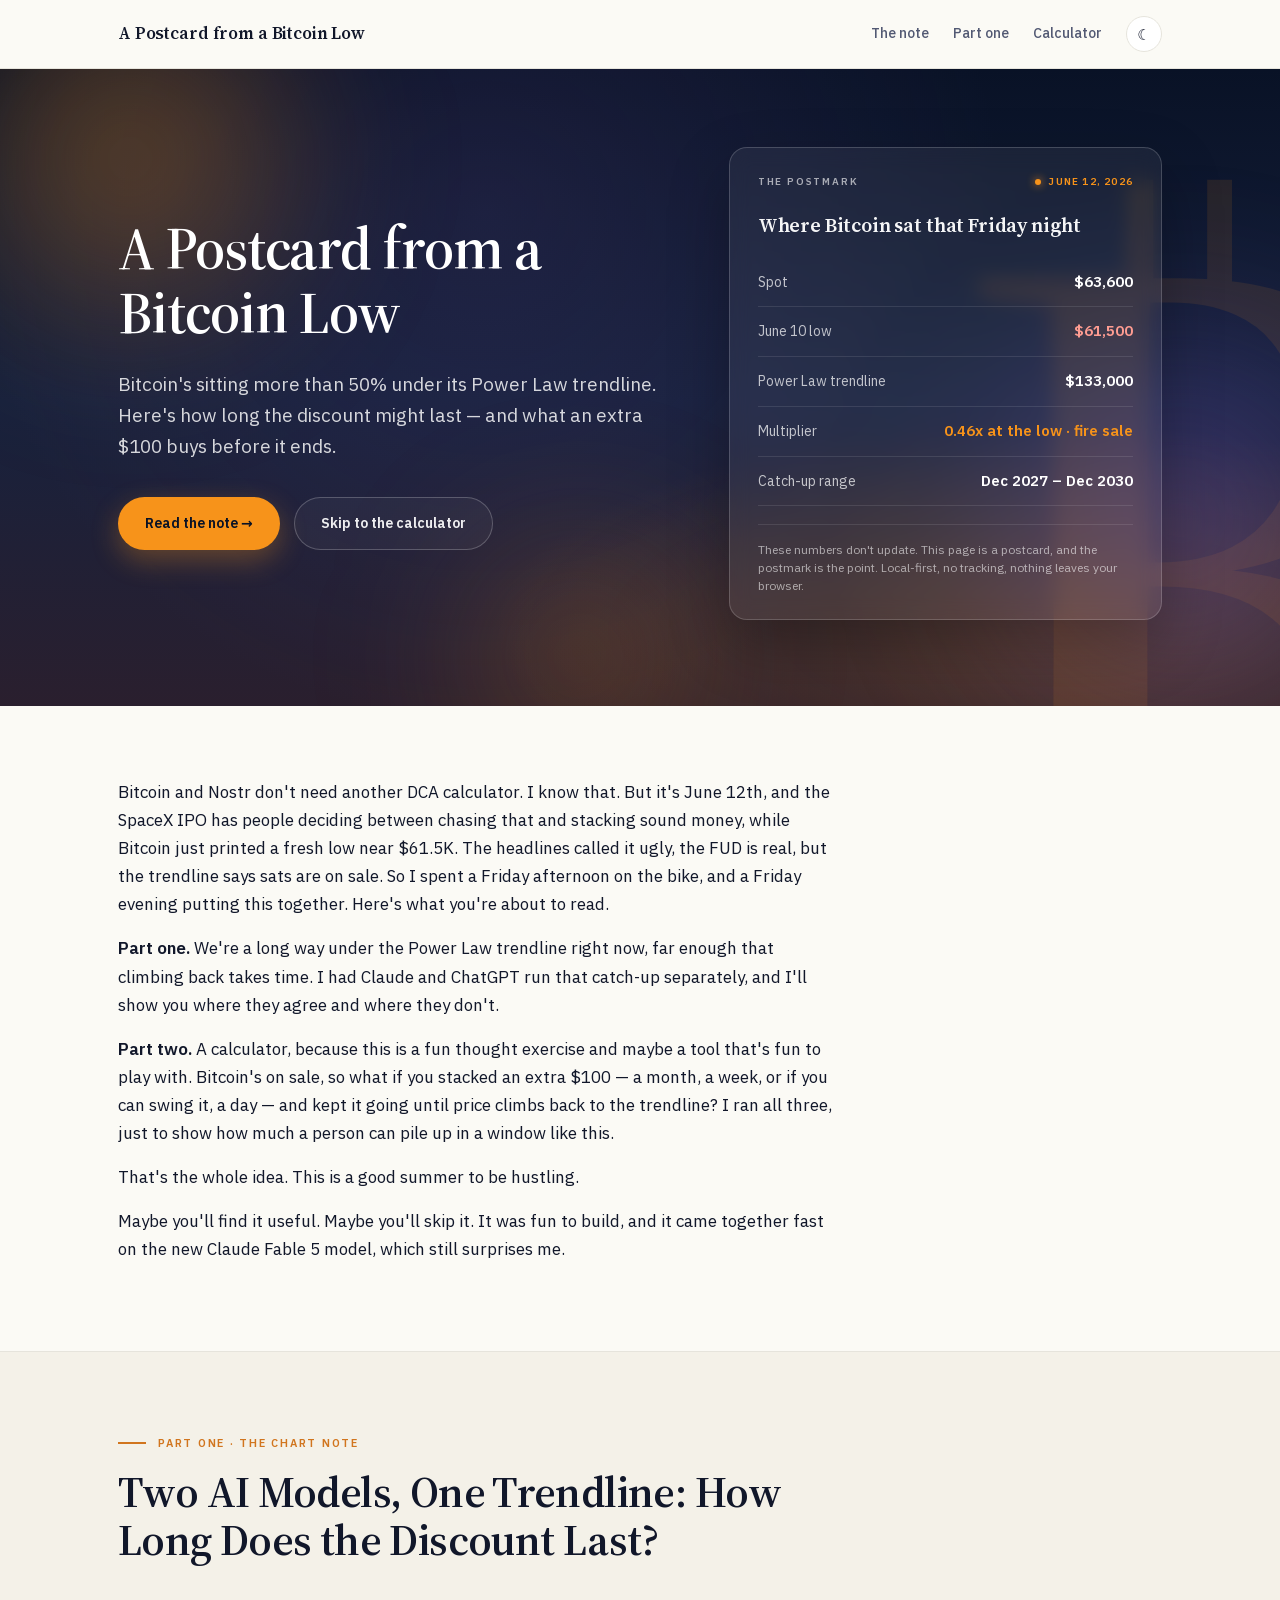
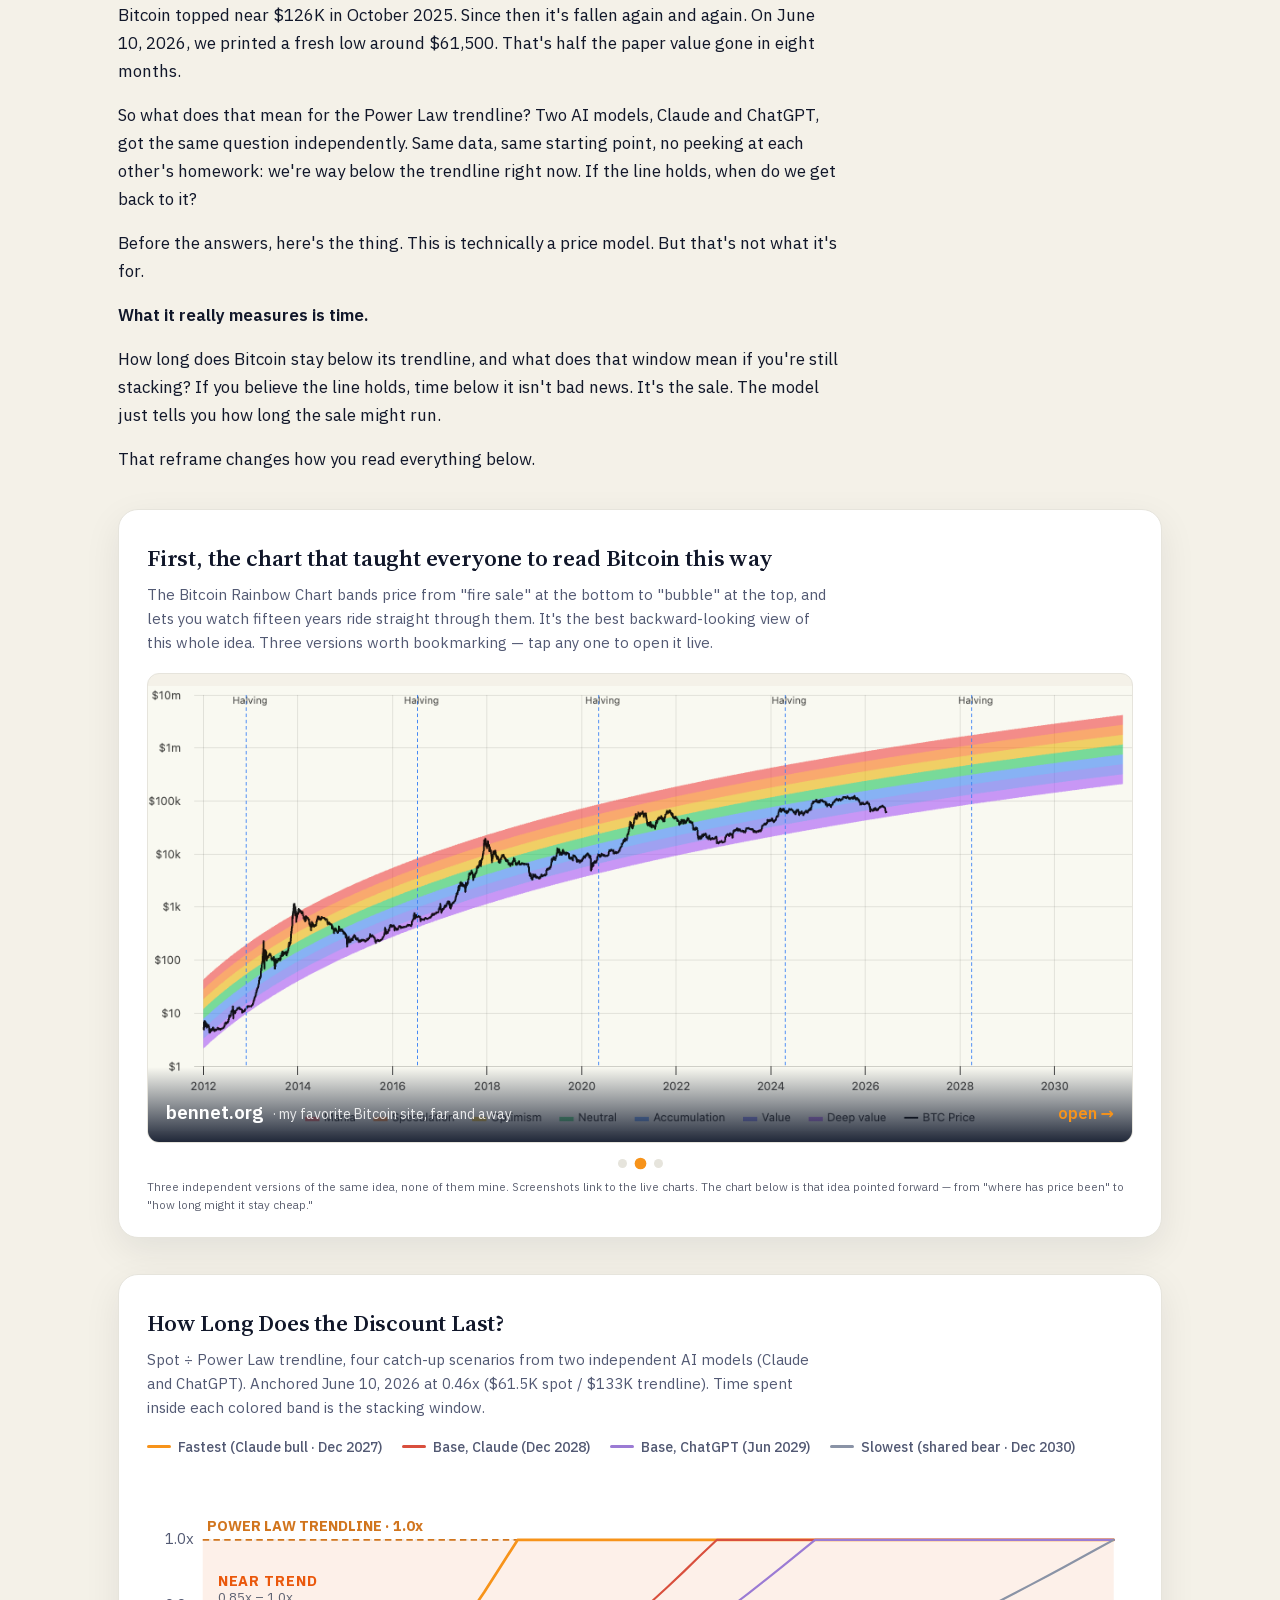
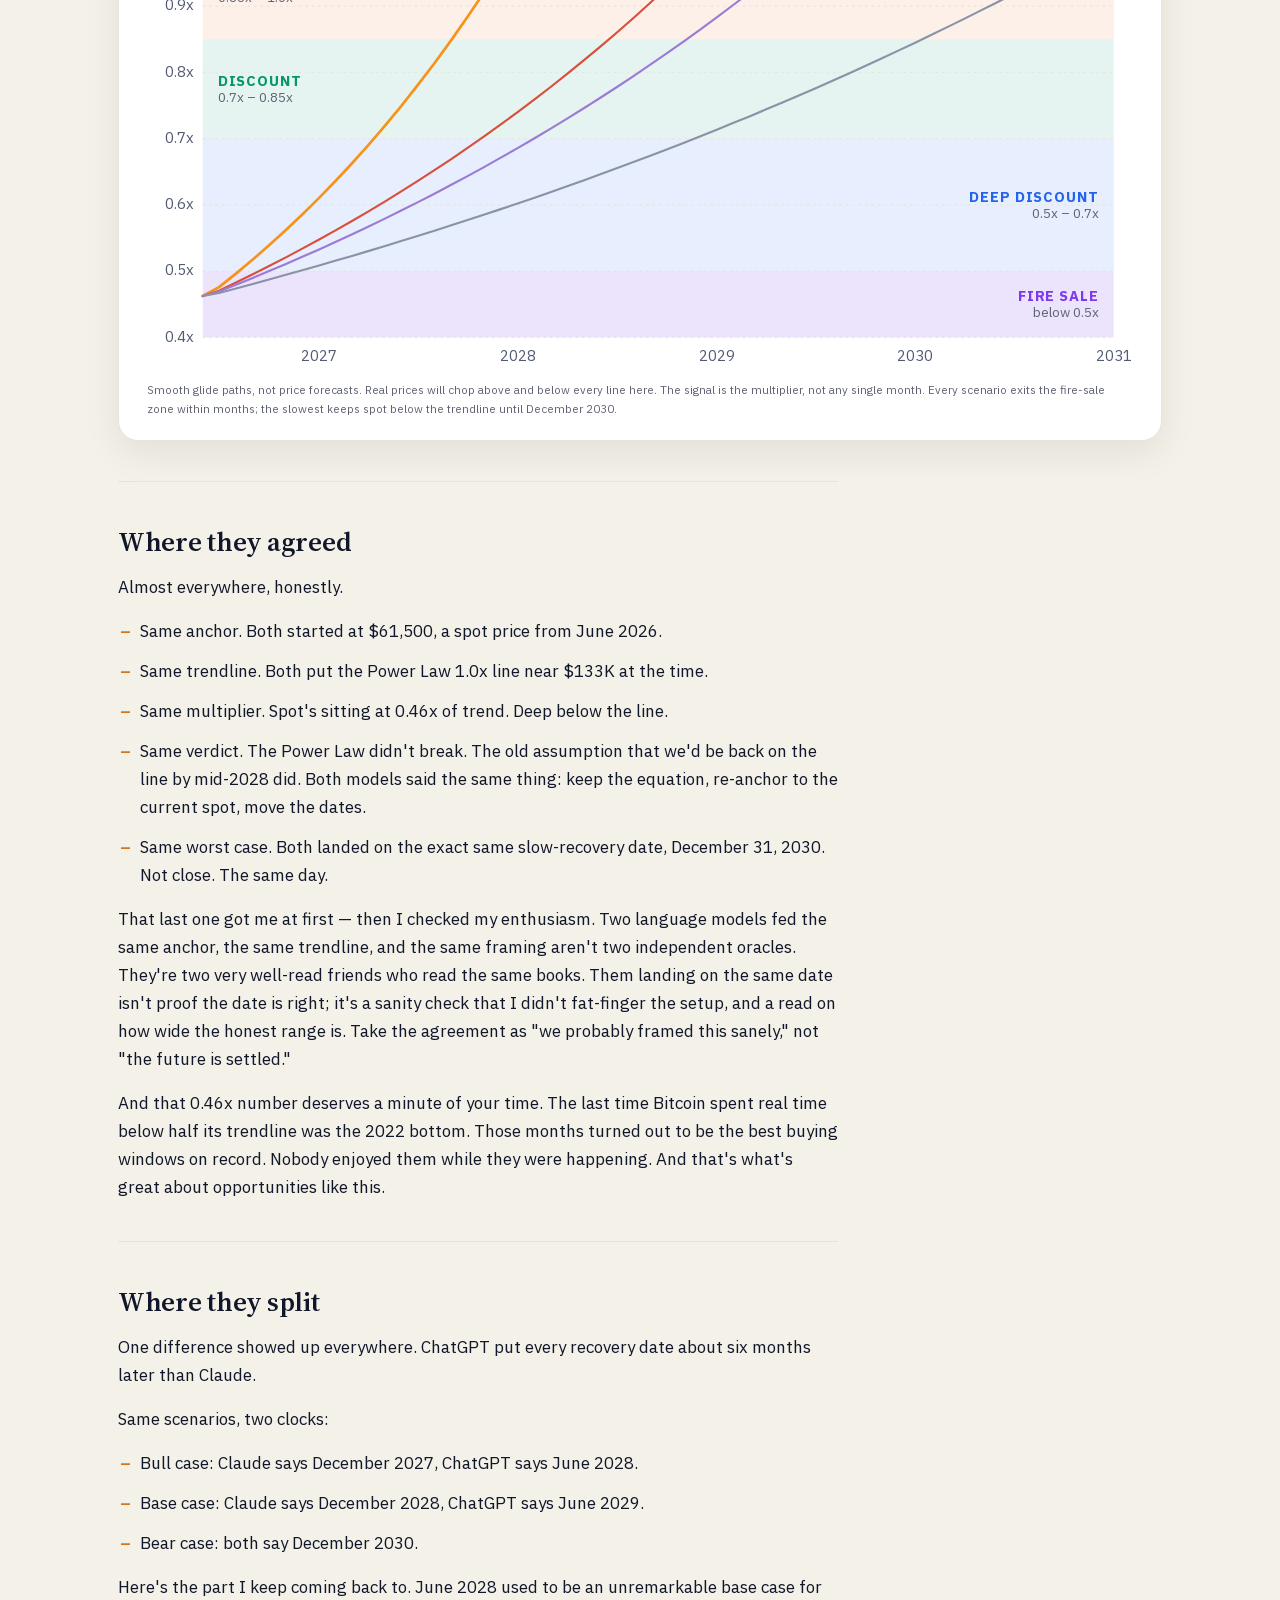
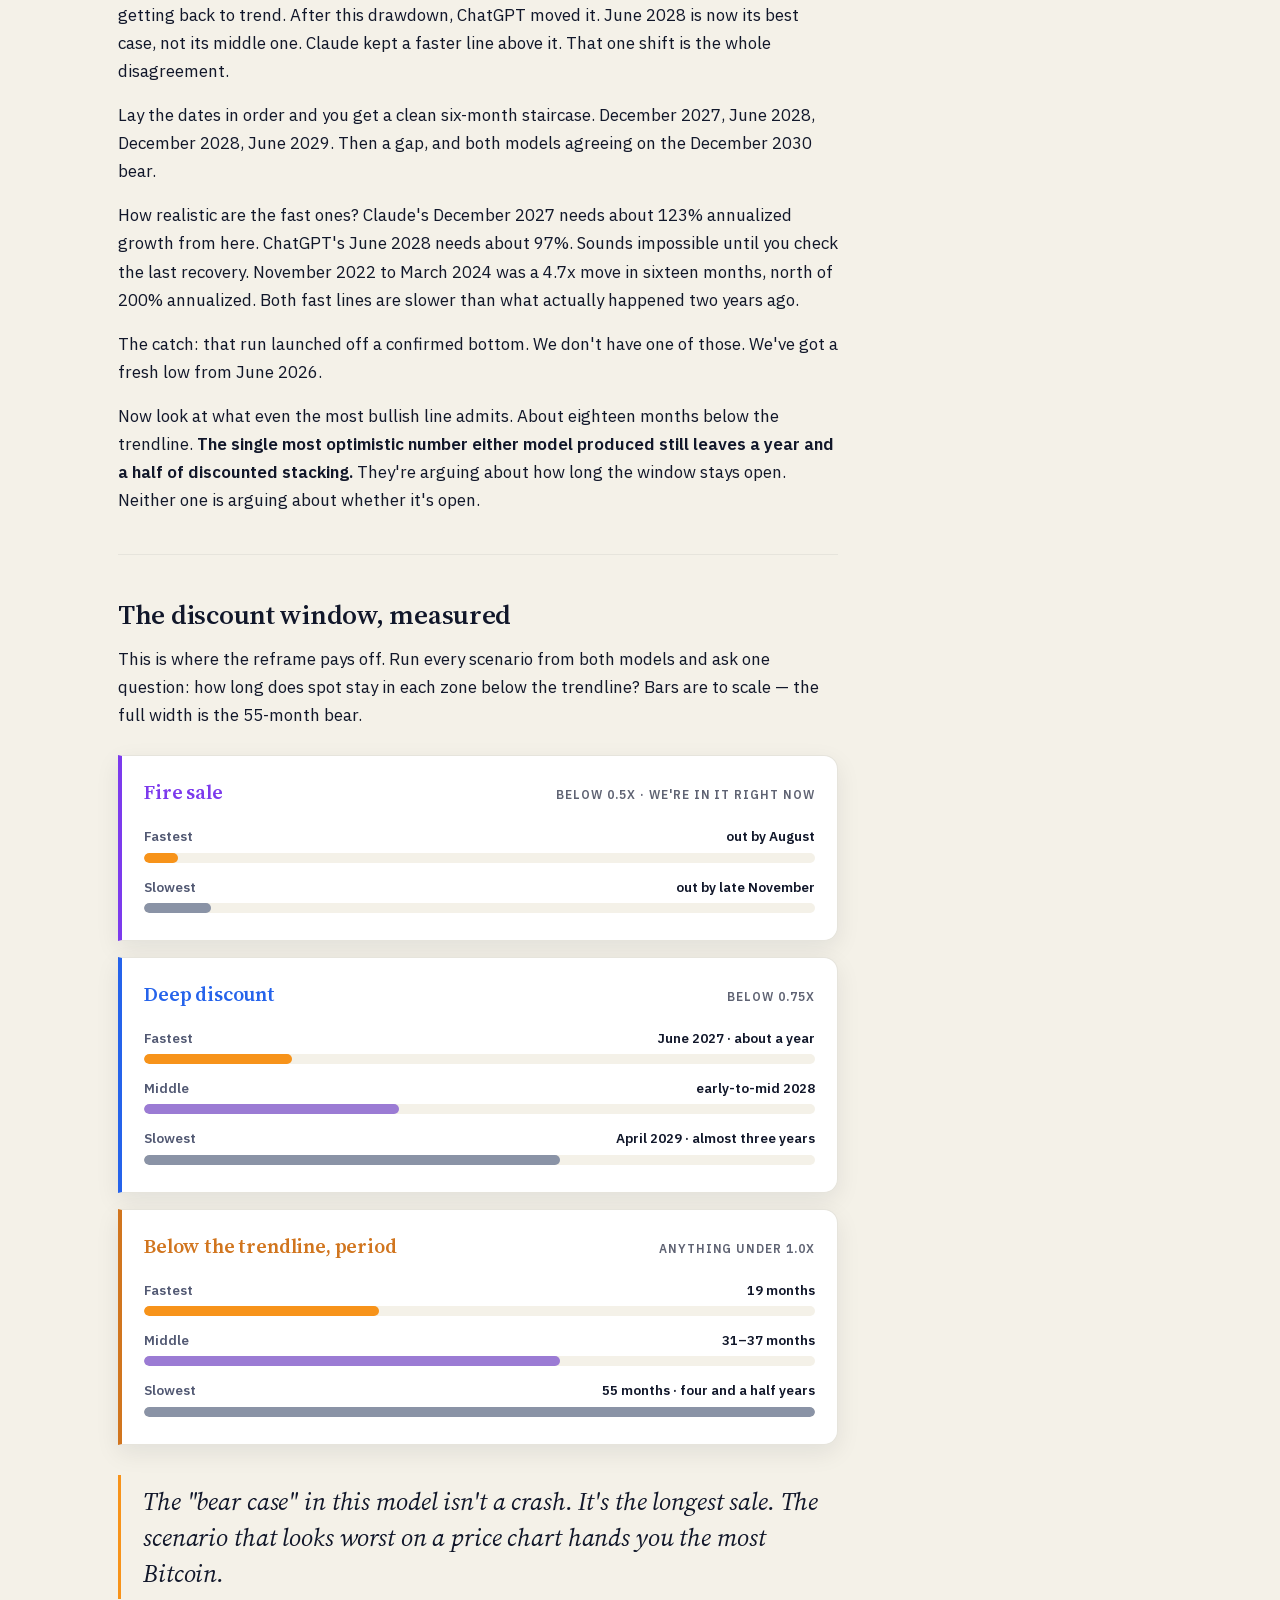
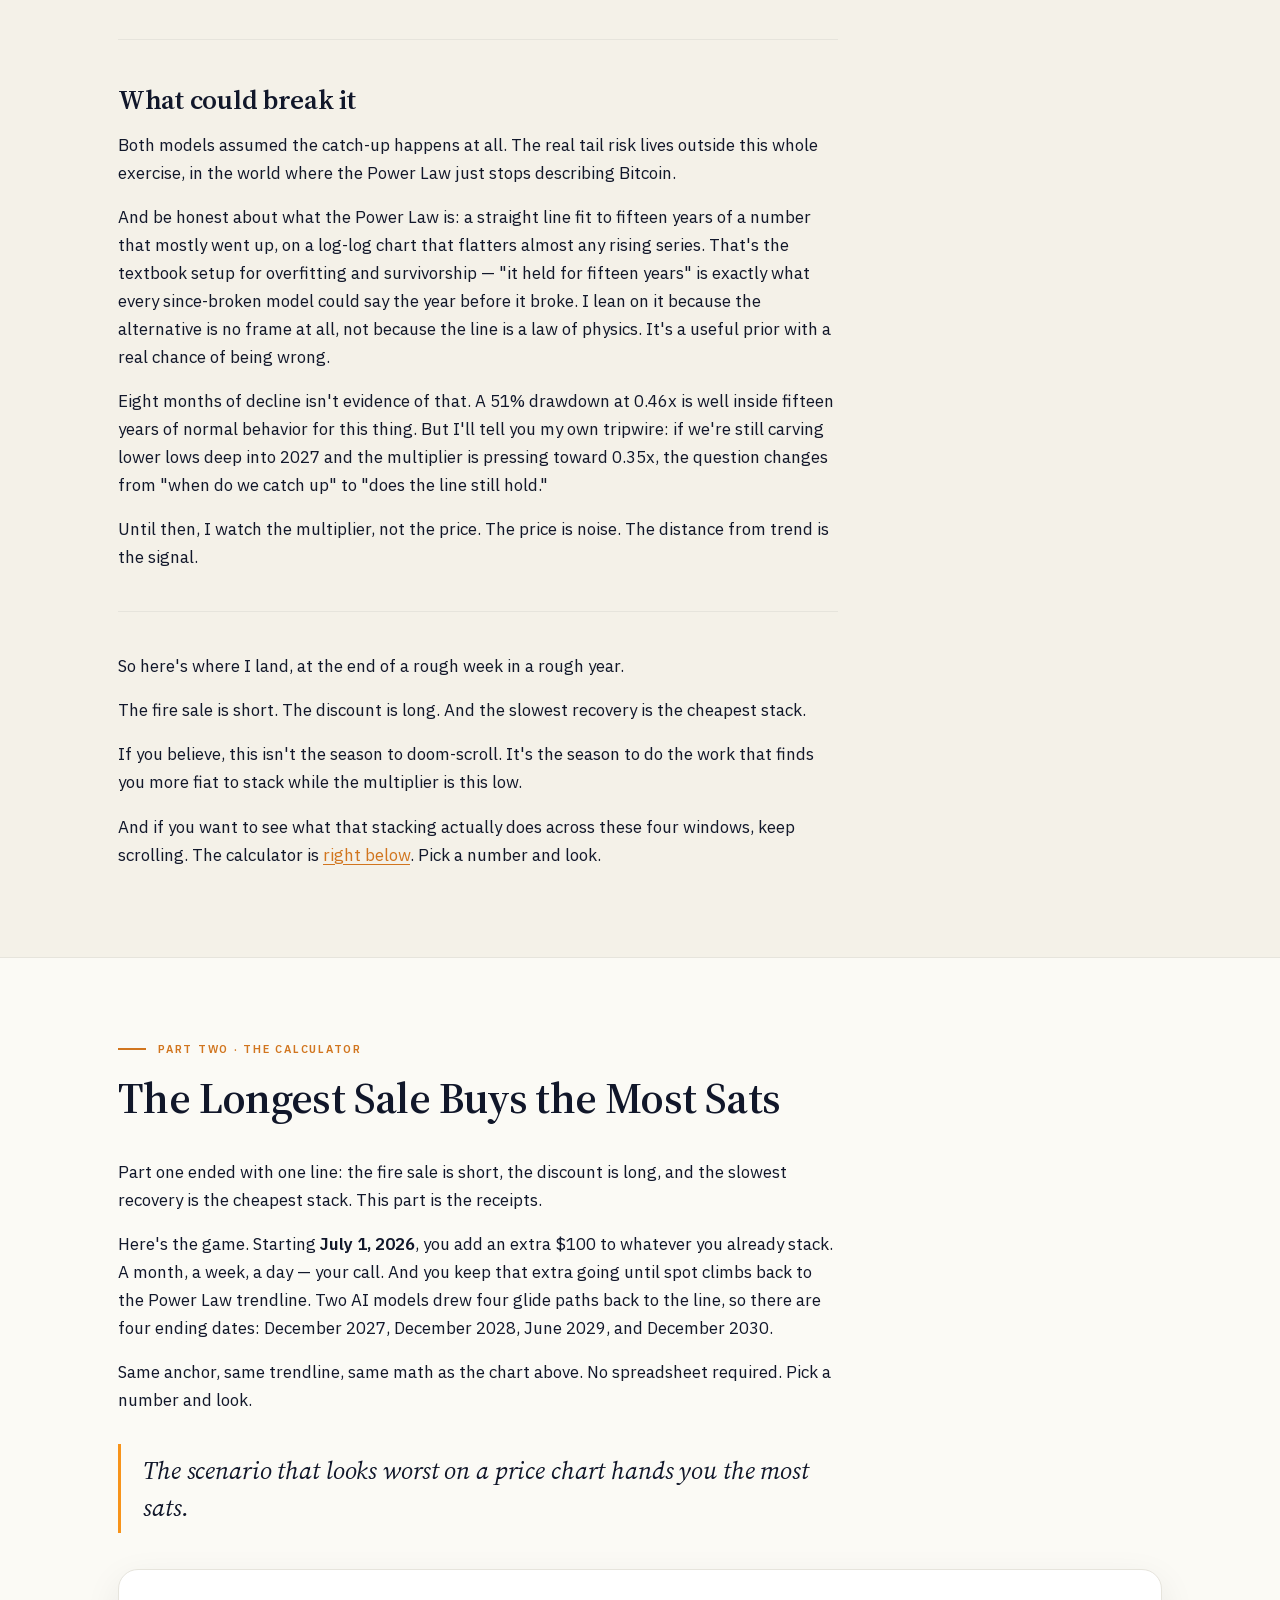
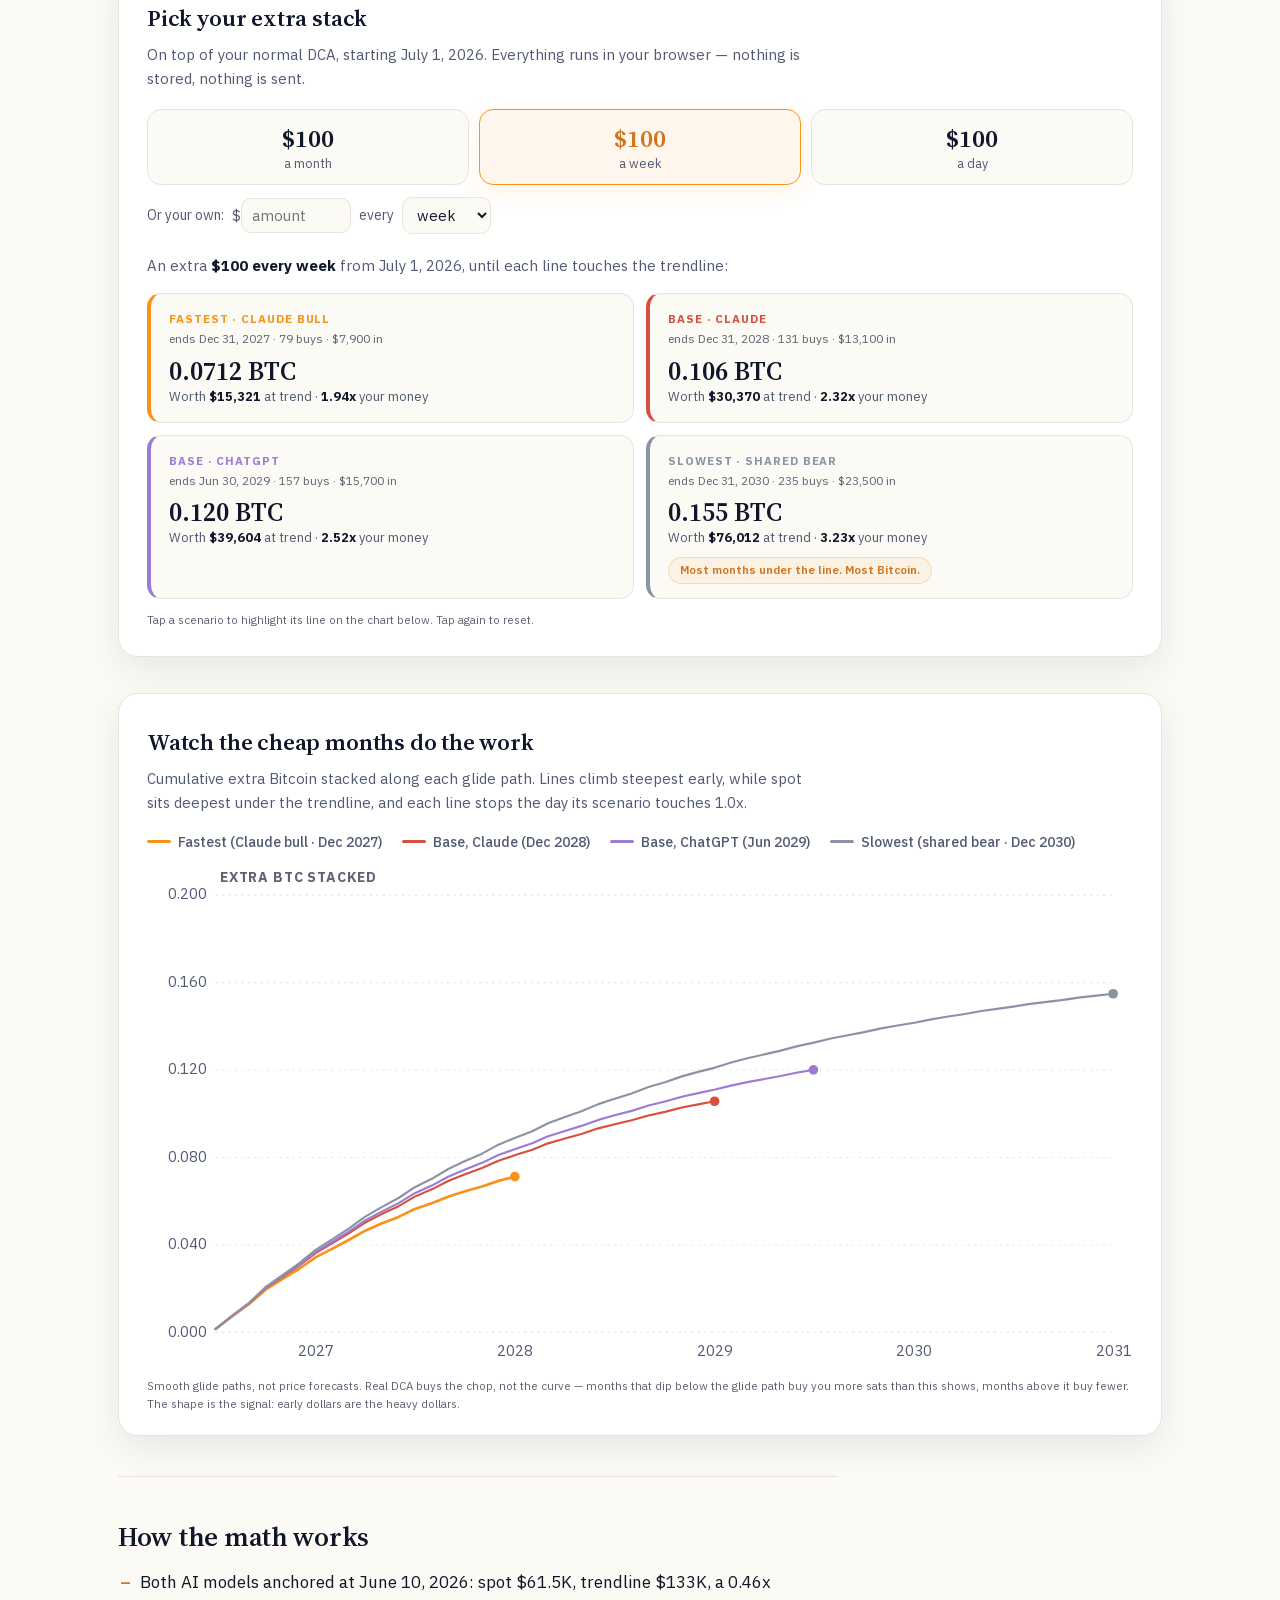
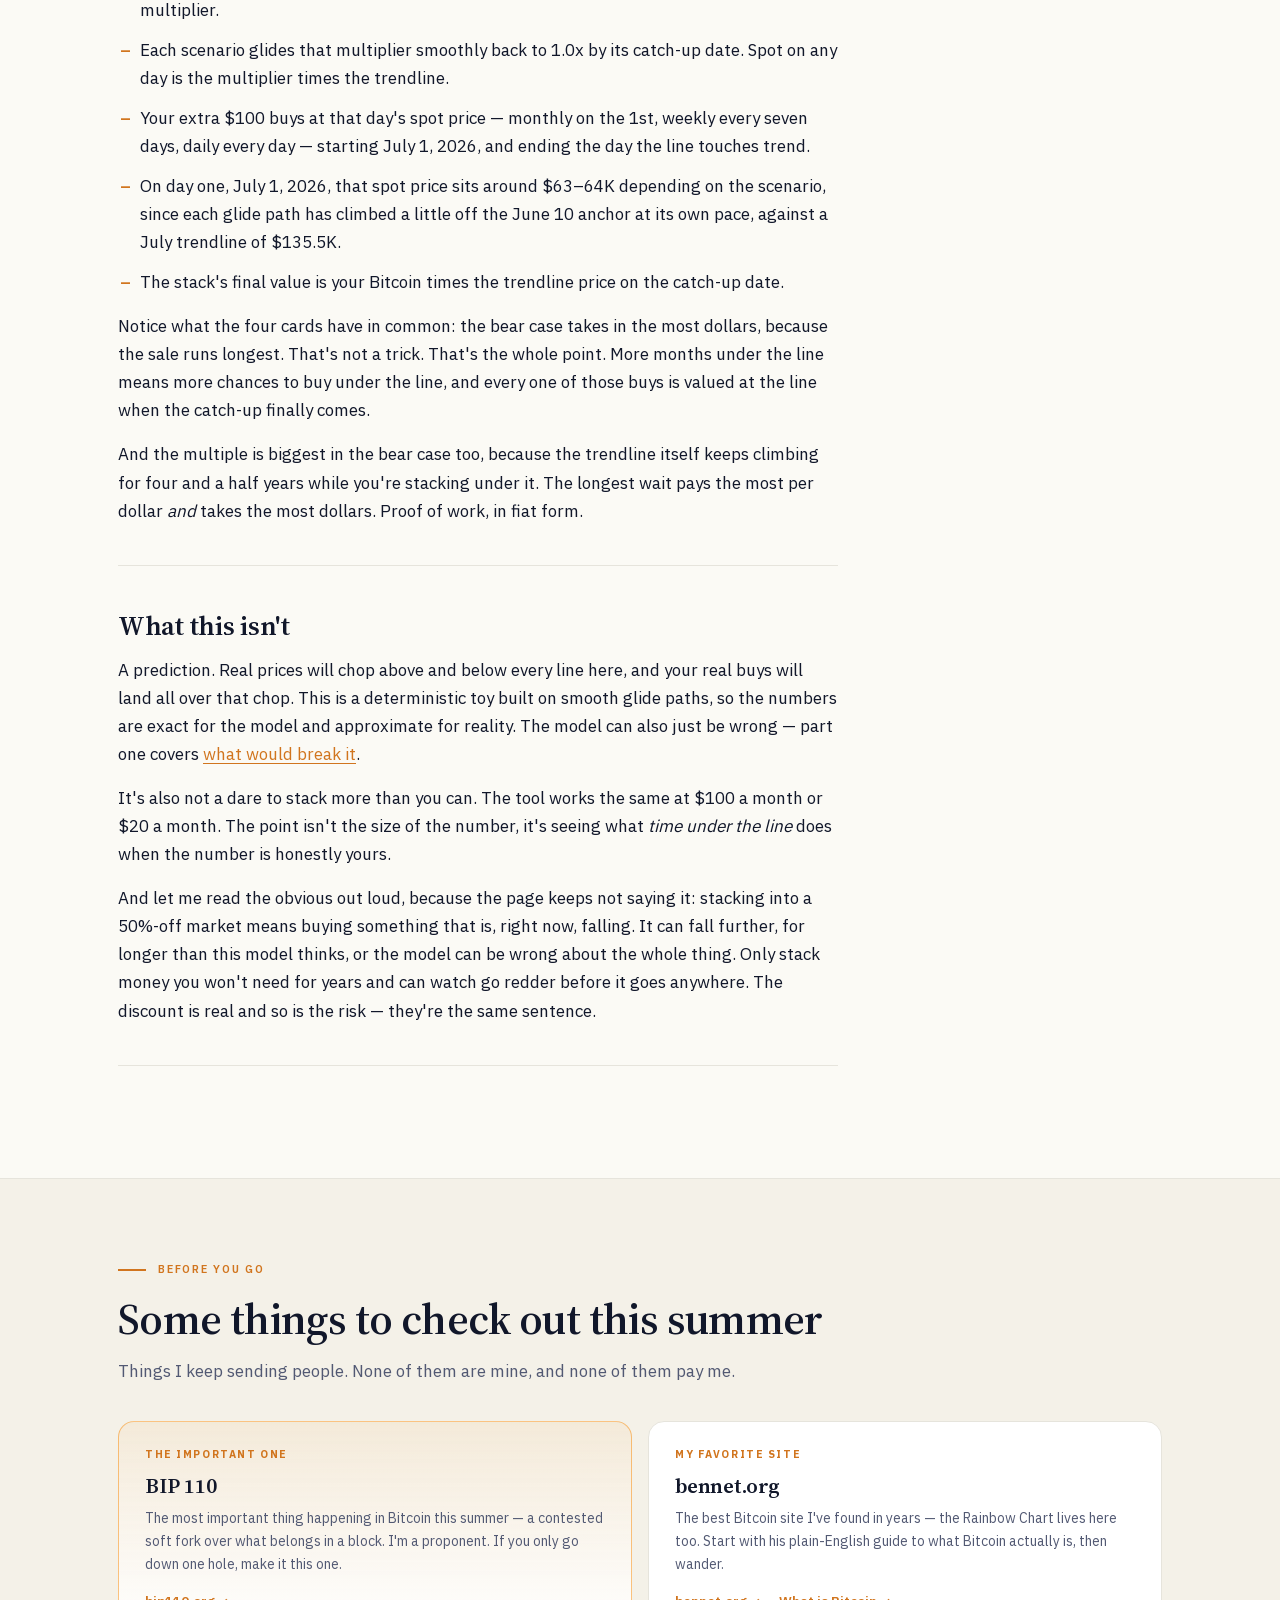
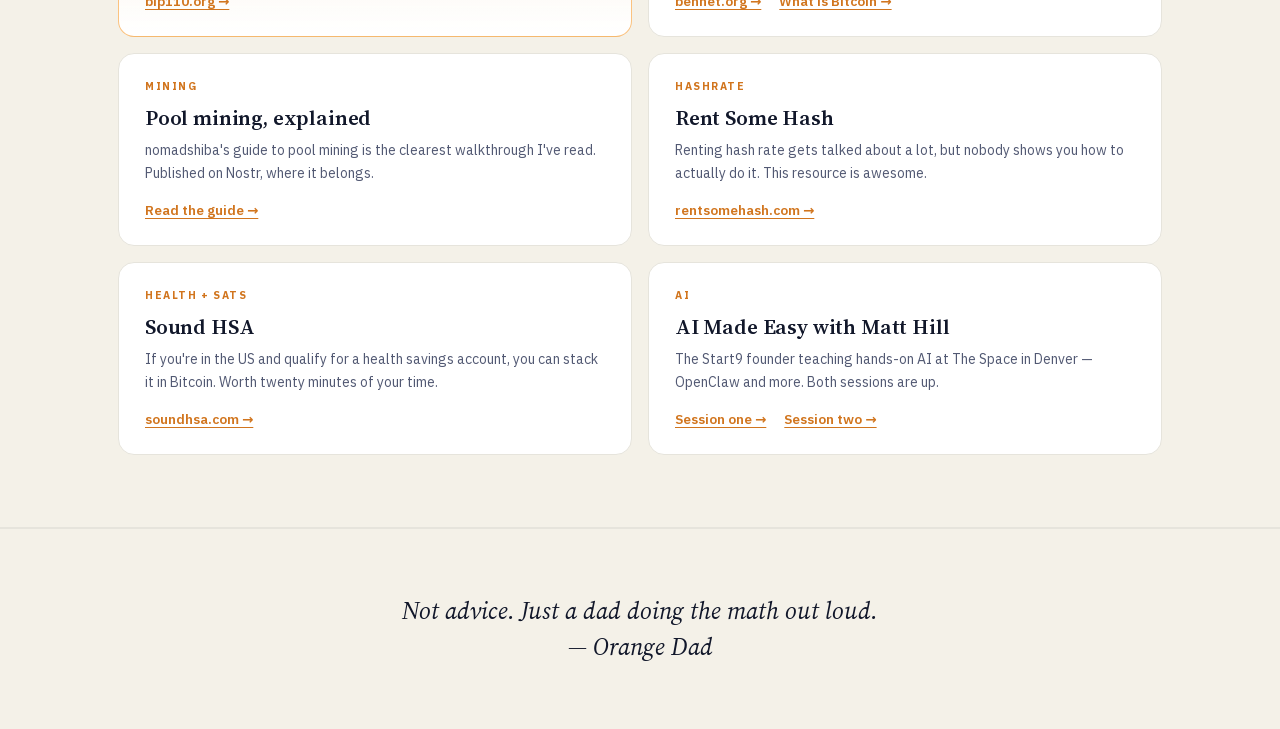
==== index.html @ ce23a993 "Drop the DCA 110 / BIP-110 borrowing; rename to 'A Postcard from a Bitcoin Low' Remove all 'DCA 110'" ====
<!DOCTYPE html>
<html lang="en">
<head>
<meta charset="UTF-8">
<meta name="viewport" content="width=device-width, initial-scale=1">
<meta name="color-scheme" content="light dark">
<title>A Postcard from a Bitcoin Low</title>
<meta name="description" content="June 2026: Bitcoin sits far below its Power Law trendline. A chart note on how long the discount might last, plus a calculator that prices an extra $100 stacked until spot touches the line. Not advice.">
<link rel="canonical" href="https://orangedaddocs.github.io/postcard-from-a-low/">
<link rel="icon" href="data:image/svg+xml,%3Csvg xmlns='http://www.w3.org/2000/svg' viewBox='0 0 64 64'%3E%3Ccircle cx='32' cy='32' r='32' fill='%23f7931a'/%3E%3Ctext x='32' y='44' text-anchor='middle' font-family='Georgia,serif' font-size='36' font-weight='600' fill='white'%3E%E2%82%BF%3C/text%3E%3C/svg%3E">

<meta property="og:type" content="website">
<meta property="og:url" content="https://orangedaddocs.github.io/postcard-from-a-low/">
<meta property="og:title" content="A Postcard from a Bitcoin Low">
<meta property="og:description" content="Bitcoin printed a fresh low at 0.46x of its Power Law trendline. How long does the discount last — and what does an extra $100 buy before it ends? A chart note and a calculator. Not advice.">
<meta property="og:image" content="https://orangedaddocs.github.io/postcard-from-a-low/assets/og-image.png">
<meta property="og:image:width" content="1200">
<meta property="og:image:height" content="630">
<meta property="og:image:alt" content="A Postcard from a Bitcoin Low — Bitcoin at 0.46x of its Power Law trendline, June 2026.">
<meta name="twitter:card" content="summary_large_image">
<meta name="twitter:title" content="A Postcard from a Bitcoin Low">
<meta name="twitter:description" content="Bitcoin at 0.46x of trend. How long does the discount last, and what does an extra $100 buy before it ends? Not advice.">
<meta name="twitter:image" content="https://orangedaddocs.github.io/postcard-from-a-low/assets/og-image.png">

<link rel="stylesheet" href="assets/fonts.css">
<style>
  :root {
    --bg: #fbfaf5; --bg-2: #f4f1e8; --card: #ffffff;
    --text: #11172a; --muted: #525973; --faint: #5f6373;
    --border: #e6e4dc; --border-soft: #efece4;
    --btc: #f7931a; --btc-deep: #d1751e; --accent-text: #d1751e;
    --btc-soft: rgba(247, 147, 26, 0.07);
    --night: #091226; --night-2: #17213d; --plum: #2a1f2e;
    --green: #1f8a4e; --red: #b03a2e;
    --chart-grid: #e6e4dc;
    --top-bg: rgba(251, 250, 245, 0.94);
    --shadow: rgba(17, 23, 42, 0.08);
  }
  html[data-theme="dark"] {
    --bg: #091226; --bg-2: #0c1730; --card: #101c38;
    --text: #f1ede2; --muted: #a9adc1; --faint: #7e8298;
    --border: rgba(255, 255, 255, 0.14); --border-soft: rgba(255, 255, 255, 0.08);
    --accent-text: #f5a742;
    --btc-soft: rgba(247, 147, 26, 0.1);
    --chart-grid: rgba(255, 255, 255, 0.13);
    --top-bg: rgba(9, 18, 38, 0.92);
    --shadow: rgba(0, 0, 0, 0.45);
  }
  * { box-sizing: border-box; }
  html { scroll-behavior: smooth; }
  body {
    margin: 0; background: var(--bg); color: var(--text);
    font-family: "IBM Plex Sans", system-ui, -apple-system, sans-serif;
    font-size: 17px; line-height: 1.65;
    -webkit-font-smoothing: antialiased;
    transition: background 0.25s ease, color 0.25s ease;
  }
  h1, h2, h3, h4, p { margin: 0; }
  a { color: var(--accent-text); text-decoration-thickness: 1px; text-underline-offset: 3px; }
  button { font-family: inherit; }
  :focus-visible { outline: 3px solid var(--btc); outline-offset: 2px; border-radius: 4px; }
  .sr-only { position: absolute; width: 1px; height: 1px; padding: 0; margin: -1px; overflow: hidden; clip: rect(0 0 0 0); white-space: nowrap; border: 0; }
  .tnum { font-variant-numeric: tabular-nums; }

  /* === TOP NAV === */
  .top { border-bottom: 1px solid var(--border); background: var(--top-bg); backdrop-filter: blur(14px); position: sticky; top: 0; z-index: 50; }
  .top__inner { max-width: 1100px; margin: 0 auto; padding: 16px 28px; display: flex; align-items: center; justify-content: space-between; gap: 20px; }
  .brand { display: inline-flex; align-items: center; text-decoration: none; color: var(--text); min-width: 0; }
  .masthead { font-family: "Source Serif 4", Georgia, serif; font-size: 17px; font-weight: 600; letter-spacing: -0.008em; line-height: 1.25; }
  .mh-short { display: none; }
  @media (max-width: 780px) { .mh-full { display: none; } .mh-short { display: inline; } }
  .top__right { display: flex; align-items: center; gap: 24px; }
  .nav { display: flex; align-items: center; gap: 24px; color: var(--muted); font-size: 14px; font-weight: 500; }
  .nav a { color: inherit; text-decoration: none; transition: color 0.15s ease; }
  .nav a:hover { color: var(--text); }
  @media (max-width: 720px) { .nav { display: none; } }
  .theme-btn { width: 36px; height: 36px; border-radius: 50%; border: 1px solid var(--border); background: var(--card); color: var(--text); font-size: 15px; cursor: pointer; line-height: 1; transition: border-color 0.15s ease, transform 0.15s ease; }
  .theme-btn:hover { border-color: var(--btc); transform: translateY(-1px); }

  /* === HERO === */
  .hero { position: relative; overflow: hidden; background: radial-gradient(ellipse 70% 52% at 82% 88%, rgba(247, 147, 26, 0.22), transparent 62%), radial-gradient(circle at 38% 22%, rgba(70, 55, 110, 0.26), transparent 55%), linear-gradient(180deg, var(--night), var(--night-2) 52%, var(--plum)); color: white; }
  .hero::after { content: "₿"; position: absolute; right: -150px; bottom: -330px; color: rgba(247, 147, 26, 0.1); font-family: "Source Serif 4", Georgia, serif; font-size: 960px; font-weight: 600; line-height: 1; pointer-events: none; }
  .orb { position: absolute; border-radius: 50%; filter: blur(70px); pointer-events: none; z-index: 1; }
  .orb--1 { width: 460px; height: 460px; top: -140px; left: -100px; background: radial-gradient(circle, rgba(247, 147, 26, 0.4), transparent 70%); animation: drift1 30s ease-in-out infinite alternate; }
  .orb--2 { width: 520px; height: 520px; top: 30%; right: -160px; background: radial-gradient(circle, rgba(124, 93, 200, 0.38), transparent 70%); animation: drift2 38s ease-in-out infinite alternate; }
  .orb--3 { width: 340px; height: 340px; bottom: -120px; left: 32%; background: radial-gradient(circle, rgba(247, 147, 26, 0.26), transparent 70%); animation: drift3 26s ease-in-out infinite alternate; }
  @keyframes drift1 { to { transform: translate(90px, 60px) scale(1.18); } }
  @keyframes drift2 { to { transform: translate(-110px, -70px) scale(1.12); } }
  @keyframes drift3 { to { transform: translate(70px, -50px) scale(1.22); } }
  .hero__inner { position: relative; z-index: 2; max-width: 1100px; margin: 0 auto; padding: 78px 28px 86px; display: grid; grid-template-columns: minmax(0, 1.1fr) minmax(320px, 0.85fr); gap: 50px; align-items: center; }
  @media (max-width: 900px) { .hero__inner { grid-template-columns: 1fr; padding: 54px 28px 64px; gap: 36px; } }
  .hero h1 { font-family: "Source Serif 4", Georgia, serif; font-size: clamp(36px, 5.2vw, 60px); line-height: 1.06; font-weight: 600; letter-spacing: -0.018em; max-width: 680px; }
  .hero__sub { margin-top: 24px; max-width: 540px; font-size: 19px; line-height: 1.65; color: rgba(255, 255, 255, 0.82); }
  .hero__ctas { margin-top: 34px; display: flex; flex-wrap: wrap; gap: 14px; }

  .button { display: inline-flex; align-items: center; justify-content: center; gap: 8px; min-height: 50px; border-radius: 999px; padding: 14px 26px; font-size: 14px; font-weight: 600; cursor: pointer; text-decoration: none; border: 1px solid transparent; transition: transform 0.15s ease, background 0.15s ease, border-color 0.15s ease; }
  .button:hover { transform: translateY(-1px); }
  .button--btc { background: var(--btc); color: var(--night); box-shadow: 0 10px 28px rgba(247, 147, 26, 0.32); }
  .button--btc:hover { background: #ffa233; }
  .button--ghost { color: rgba(255, 255, 255, 0.92); border-color: rgba(255, 255, 255, 0.22); background: rgba(255, 255, 255, 0.04); }
  .button--ghost:hover { background: rgba(255, 255, 255, 0.08); border-color: rgba(255, 255, 255, 0.32); }

  /* === POSTCARD CARD (hero right) === */
  .live-card { border: 1px solid rgba(255, 255, 255, 0.18); border-radius: 18px; background: rgba(255, 255, 255, 0.06); padding: 26px 28px 24px; backdrop-filter: blur(10px); box-shadow: 0 24px 60px rgba(0, 0, 0, 0.28); }
  .live-card__head { display: flex; justify-content: space-between; align-items: center; margin-bottom: 18px; }
  .live-card__pill { font-size: 10px; font-weight: 600; letter-spacing: 0.18em; text-transform: uppercase; color: rgba(255, 255, 255, 0.62); }
  .live-card__dot { display: inline-flex; align-items: center; gap: 7px; font-size: 10px; font-weight: 600; color: var(--btc); letter-spacing: 0.12em; text-transform: uppercase; }
  .live-card__dot::before { content: ""; width: 6px; height: 6px; border-radius: 50%; background: var(--btc); box-shadow: 0 0 8px var(--btc); animation: pulse 2.6s ease-in-out infinite; }
  @keyframes pulse { 0%, 100% { opacity: 1; } 50% { opacity: 0.35; } }
  .live-card__title { font-family: "Source Serif 4", Georgia, serif; font-size: 20px; font-weight: 600; letter-spacing: -0.008em; color: rgba(255, 255, 255, 0.96); margin-bottom: 16px; }
  .live-row { display: flex; justify-content: space-between; align-items: baseline; padding: 12px 0; border-bottom: 1px solid rgba(255, 255, 255, 0.1); }
  .live-row:last-of-type { border-bottom: 0; padding-bottom: 0; }
  .live-row__k { font-size: 14px; color: rgba(255, 255, 255, 0.72); }
  .live-row__v { font-size: 15px; font-weight: 600; color: white; text-align: right; font-variant-numeric: tabular-nums; }
  .live-row__v--bad { color: #ff9d92; }
  .live-row__v--btc { color: var(--btc); }
  .live-card__foot { margin-top: 18px; padding-top: 16px; border-top: 1px solid rgba(255, 255, 255, 0.1); font-size: 12px; color: rgba(255, 255, 255, 0.58); line-height: 1.5; }

  /* === SECTIONS === */
  .section { max-width: 1100px; margin: 0 auto; padding: 72px 28px; }
  .section-band { background: var(--bg-2); border-top: 1px solid var(--border); border-bottom: 1px solid var(--border); transition: background 0.25s ease; }
  .section__eyebrow { display: inline-flex; align-items: center; gap: 12px; margin-bottom: 16px; color: var(--accent-text); font-size: 11px; font-weight: 600; letter-spacing: 0.16em; text-transform: uppercase; }
  .section__eyebrow::before { content: ""; width: 28px; height: 2px; background: var(--accent-text); }
  .section__title { font-family: "Source Serif 4", Georgia, serif; font-size: clamp(30px, 3.8vw, 44px); line-height: 1.1; font-weight: 600; letter-spacing: -0.014em; max-width: 760px; }
  .section__head { margin-bottom: 36px; }
  .dek { color: var(--muted); font-size: 17px; margin-top: 14px; }

  /* === PROSE === */
  .prose { max-width: 720px; }
  .prose p { margin-bottom: 16px; color: var(--text); }
  .prose h2 { font-family: "Source Serif 4", Georgia, serif; font-size: 27px; line-height: 1.2; color: var(--text); margin: 44px 0 14px; letter-spacing: -0.01em; font-weight: 600; }
  .prose ul { list-style: none; margin: 0 0 16px; padding: 0; }
  .prose ul li { padding-left: 22px; position: relative; margin-bottom: 12px; }
  .prose ul li::before { content: "–"; position: absolute; left: 2px; color: var(--btc-deep); font-weight: 600; }
  .prose strong { color: var(--text); font-weight: 600; }
  .prose hr { border: none; border-top: 1px solid var(--border); margin: 40px 0; }
  .sig { color: var(--faint); font-style: italic; margin-top: 28px; }
  .pullquote { font-family: "Source Serif 4", Georgia, serif; font-style: italic; font-size: 25px; line-height: 1.45; font-weight: 400; color: var(--text); letter-spacing: -0.005em; padding: 8px 0 8px 22px; border-left: 3px solid var(--btc); max-width: 720px; margin: 30px 0; }

  /* === CARDS (chart + tool) === */
  .chart-card, .tool-card {
    background: var(--card); border: 1px solid var(--border); border-radius: 20px;
    padding: 30px 28px 22px; margin: 36px 0 12px;
    box-shadow: 0 12px 36px var(--shadow);
    transition: background 0.25s ease, border-color 0.25s ease;
  }
  .tool-card { padding-bottom: 26px; }
  .card-title { font-family: "Source Serif 4", Georgia, serif; font-size: 23px; font-weight: 600; color: var(--text); margin-bottom: 5px; letter-spacing: -0.008em; }
  .card-sub { color: var(--muted); font-size: 15px; line-height: 1.6; margin-bottom: 18px; max-width: 680px; }
  .legend { display: flex; flex-wrap: wrap; gap: 8px 20px; margin-bottom: 12px; }
  .legend button { background: none; border: none; cursor: pointer; padding: 0; display: flex; align-items: center; gap: 7px; font-size: 14px; color: var(--muted); font-weight: 500; }
  .legend button .swatch { width: 24px; height: 3px; border-radius: 2px; display: inline-block; }
  .legend button.off { opacity: 0.35; }
  .legend button.leg-anim { opacity: 0; transform: translateX(-16px); }
  .legend button.leg-anim.in { opacity: 1; transform: none; transition: opacity 0.5s ease, transform 0.5s ease; }
  .chartbox { position: relative; overflow-x: auto; overscroll-behavior-x: contain; }
  .chart-svg { width: 100%; height: auto; display: block; }
  .chart-swipe { display: none; text-align: center; font-size: 11.5px; color: var(--faint); margin-top: 8px; }
  @media (max-width: 680px) {
    .chart-svg { min-width: 680px; }
    .chart-swipe { display: block; }
    .chart-svg .ct-faint { display: none; }
  }
  .chart-svg .cg { stroke: var(--chart-grid); }
  .chart-svg .ct { fill: var(--muted); font-size: 14px; font-family: "IBM Plex Sans", sans-serif; }
  .chart-svg .ct-faint { fill: var(--faint); font-size: 12.5px; font-family: "IBM Plex Sans", sans-serif; }
  .chart-svg .cap { fill: var(--faint); font-size: 13px; font-weight: 700; letter-spacing: 0.06em; font-family: "IBM Plex Sans", sans-serif; }
  .chart-svg .trendline { stroke: var(--accent-text); }
  .chart-svg .trendlabel { fill: var(--accent-text); font-size: 13.5px; font-weight: 700; font-family: "IBM Plex Sans", sans-serif; }
  .chart-svg .xh { stroke: var(--faint); }
  .tooltip {
    position: absolute; pointer-events: none; display: none;
    background: var(--card); border: 1px solid var(--btc); border-radius: 10px;
    padding: 10px 14px; font-size: 13px; white-space: nowrap;
    box-shadow: 0 6px 20px var(--shadow); z-index: 5; line-height: 1.8; color: var(--text);
  }
  .tooltip .tt-date { color: var(--accent-text); font-weight: 600; margin-bottom: 4px; }
  .tooltip .tt-pl { color: var(--faint); margin-top: 4px; font-size: 11.5px; }
  .chart-foot { color: var(--faint); font-size: 11.5px; line-height: 1.6; margin-top: 10px; }

  /* === RAINBOW CAROUSEL === */
  .rainbow-stage { position: relative; width: 100%; aspect-ratio: 21 / 10; background: var(--bg-2); border: 1px solid var(--border); border-radius: 12px; overflow: hidden; }
  .rainbow-slide { position: absolute; inset: 0; display: block; opacity: 0; visibility: hidden; transition: opacity 0.7s ease; text-decoration: none; }
  .rainbow-slide.is-on { opacity: 1; visibility: visible; }
  .rainbow-slide img { width: 100%; height: 100%; object-fit: contain; display: block; }
  .rainbow-cap { position: absolute; left: 0; right: 0; bottom: 0; padding: 30px 18px 14px; font-size: 14px; color: rgba(255,255,255,0.85); background: linear-gradient(transparent, rgba(9,18,38,0.9)); display: flex; align-items: baseline; gap: 9px; }
  .rainbow-cap b { color: #fff; font-weight: 600; font-size: 19px; }
  .rainbow-go { margin-left: auto; color: var(--btc); font-weight: 600; font-size: 16px; white-space: nowrap; }
  .rainbow-dots { display: flex; justify-content: center; gap: 9px; margin: 16px 0 2px; }
  .rainbow-dots button { width: 9px; height: 9px; border-radius: 50%; border: none; background: var(--border); cursor: pointer; padding: 0; transition: background 0.2s ease, transform 0.2s ease; }
  .rainbow-dots button:hover { background: var(--faint); }
  .rainbow-dots button.on { background: var(--btc); transform: scale(1.3); }

  /* === TOOL: presets === */
  .picker { display: grid; grid-template-columns: repeat(3, 1fr); gap: 10px; margin-bottom: 12px; }
  .preset {
    background: var(--bg); border: 1.5px solid var(--border); border-radius: 14px;
    padding: 15px 8px 13px; cursor: pointer; text-align: center; color: var(--text);
    transition: border-color 0.15s ease, background 0.15s ease, transform 0.15s ease;
  }
  .preset:hover { border-color: var(--btc-deep); transform: translateY(-1px); }
  .preset .amt { display: block; font-family: "Source Serif 4", Georgia, serif; font-size: 25px; font-weight: 600; color: var(--text); line-height: 1.1; }
  .preset .cad { display: block; font-size: 12.5px; color: var(--muted); margin-top: 3px; }
  .preset.on { border-color: var(--btc); background: var(--btc-soft); box-shadow: 0 6px 20px rgba(247, 147, 26, 0.12); }
  .preset.on .amt { color: var(--accent-text); }
  .custom { display: flex; align-items: center; flex-wrap: wrap; gap: 8px; font-size: 14px; color: var(--muted); margin-bottom: 4px; }
  .custom input, .custom select {
    font-family: inherit; font-size: 15px; color: var(--text);
    background: var(--bg); border: 1.5px solid var(--border); border-radius: 10px;
    padding: 7px 10px; outline: none; transition: border-color 0.15s ease;
  }
  .custom input { width: 110px; }
  .custom input:focus, .custom select:focus { border-color: var(--btc); }
  .custom.on input, .custom.on select { border-color: var(--btc); }

  #resultline { font-size: 15px; color: var(--muted); margin: 20px 0 14px; }
  #resultline b { color: var(--text); }

  /* === TOOL: scenario cards === */
  .scards { display: grid; grid-template-columns: 1fr 1fr; gap: 12px; }
  .scard {
    background: var(--bg); border: 1px solid var(--border); border-radius: 14px;
    border-left-width: 4px; padding: 16px 18px 14px; cursor: pointer;
    transition: box-shadow 0.15s ease, transform 0.15s ease;
  }
  .scard:hover { transform: translateY(-1px); box-shadow: 0 8px 24px var(--shadow); }
  .scard.sel { box-shadow: 0 0 0 2px currentColor inset; }
  .scard .sc-name { font-size: 11.5px; font-weight: 700; letter-spacing: 0.08em; text-transform: uppercase; }
  .scard .sc-end { font-size: 12px; color: var(--faint); margin-bottom: 8px; }
  .scard .sc-sats { font-family: "Source Serif 4", Georgia, serif; font-size: 26px; font-weight: 600; color: var(--text); line-height: 1.15; font-variant-numeric: tabular-nums; }
  .scard .sc-row { font-size: 13px; color: var(--muted); line-height: 1.6; }
  .scard .sc-row b { color: var(--text); }
  .scard .sc-badge { display: inline-block; margin-top: 8px; font-size: 11.5px; font-weight: 600; color: var(--accent-text); background: var(--btc-soft); border: 1px solid rgba(247, 147, 26, 0.25); border-radius: 999px; padding: 3px 11px; }
  .tap-hint { color: var(--faint); font-size: 11.5px; margin-top: 12px; }
  @media (max-width: 640px) { .scards { grid-template-columns: 1fr; } }

  /* === FOOTER === */
  .footer-line { background: var(--bg-2); border-top: 1px solid var(--border); padding: 64px 28px; transition: background 0.25s ease; }
  .footer-line__inner { max-width: 760px; margin: 0 auto; text-align: center; }
  .footer-line p { font-family: "Source Serif 4", Georgia, serif; font-size: 24px; font-style: italic; line-height: 1.5; color: var(--text); font-weight: 400; }

  /* === REVEAL ANIMATION ===
     Hidden state only applies once JS adds html.anim — without JS
     (crawlers, reader modes) all content is visible by default. */
  html.anim .reveal { opacity: 0; transform: translateY(16px); transition: opacity 0.65s ease, transform 0.65s ease; }
  html.anim .reveal.in { opacity: 1; transform: none; }
  /* === ZONE CARDS (discount window) === */
  .zonecards { display: grid; gap: 16px; margin: 26px 0 8px; }
  .zonecard { background: var(--card); border: 1px solid var(--border); border-left: 4px solid var(--zc); border-radius: 0 14px 14px 0; padding: 20px 22px 14px; box-shadow: 0 8px 24px var(--shadow); }
  .zone-head { display: flex; justify-content: space-between; align-items: baseline; gap: 8px 16px; flex-wrap: wrap; margin-bottom: 16px; }
  .zone-name { font-family: "Source Serif 4", Georgia, serif; font-size: 20px; font-weight: 600; color: var(--zc); letter-spacing: -0.008em; }
  .zone-range { font-size: 12px; color: var(--faint); font-weight: 600; letter-spacing: 0.08em; text-transform: uppercase; }
  .zrow { margin-bottom: 13px; }
  .zrow-top { display: flex; justify-content: space-between; gap: 12px; font-size: 13.5px; margin-bottom: 5px; }
  .zk { color: var(--muted); font-weight: 600; }
  .zv { color: var(--text); font-weight: 600; text-align: right; }
  .zbar { height: 10px; background: var(--bg-2); border-radius: 6px; overflow: hidden; }
  .zfill { width: 0; height: 100%; border-radius: 6px; transition: width 1.8s cubic-bezier(0.22, 0.7, 0.25, 1); }
  @media (prefers-reduced-motion: reduce) { .zfill { transition: none; } }

  /* === RABBIT HOLES === */
  .holes { display: grid; grid-template-columns: 1fr 1fr; gap: 16px; }
  @media (max-width: 760px) { .holes { grid-template-columns: 1fr; } }
  .hole { background: var(--card); border: 1px solid var(--border); border-radius: 16px; padding: 24px 26px; transition: transform 0.2s ease, border-color 0.2s ease, box-shadow 0.2s ease; }
  .hole:hover { transform: translateY(-2px); border-color: rgba(247, 147, 26, 0.45); box-shadow: 0 14px 34px var(--shadow); }
  .hole--featured { border: 1.5px solid rgba(247, 147, 26, 0.55); background: linear-gradient(180deg, var(--btc-soft), var(--card)); }
  .hole__tag { font-size: 10.5px; font-weight: 700; color: var(--accent-text); letter-spacing: 0.15em; text-transform: uppercase; margin-bottom: 10px; }
  .hole h3 { font-family: "Source Serif 4", Georgia, serif; font-size: 21px; font-weight: 600; letter-spacing: -0.008em; line-height: 1.2; margin: 0 0 8px; color: var(--text); }
  .hole p { font-size: 14px; color: var(--muted); line-height: 1.65; margin: 0 0 14px; }
  .hole__links { display: flex; flex-wrap: wrap; gap: 8px 18px; font-size: 13.5px; font-weight: 600; }

  @media (prefers-reduced-motion: reduce) {
    html { scroll-behavior: auto; }
    .live-card__dot::before, .orb { animation: none; }
    .rainbow-slide, .legend button.leg-anim, body, .button, .preset, .scard, .hole, .theme-btn, .zfill { transition: none !important; }
  }
</style>
</head>
<body>

<!-- =================== TOP =================== -->
<header class="top">
  <div class="top__inner">
    <a class="brand" href="#content" aria-label="A Postcard from a Bitcoin Low — back to top">
      <span class="masthead"><span class="mh-full">A Postcard from a Bitcoin Low</span><span class="mh-short">Postcard from a Low</span></span>
    </a>
    <div class="top__right">
      <nav class="nav">
        <a href="#note">The note</a>
        <a href="#catch-up">Part one</a>
        <a href="#calculator">Calculator</a>
      </nav>
      <button class="theme-btn" id="themeToggle" aria-label="Toggle dark mode">☾</button>
    </div>
  </div>
</header>

<main id="content">

<!-- =================== HERO =================== -->
<section class="hero">
  <div class="orb orb--1"></div>
  <div class="orb orb--2"></div>
  <div class="orb orb--3"></div>
  <div class="hero__inner">
    <div>
      <h1>A Postcard from a Bitcoin Low</h1>
      <p class="hero__sub">
        Bitcoin's sitting more than 50% under its Power Law trendline. Here's how long the discount might last — and what an extra $100 buys before it ends.
      </p>
      <div class="hero__ctas">
        <a class="button button--btc" href="#note">Read the note →</a>
        <a class="button button--ghost" href="#calculator">Skip to the calculator</a>
      </div>
    </div>

    <div class="live-card">
      <div class="live-card__head">
        <span class="live-card__pill">The postmark</span>
        <span class="live-card__dot">June 12, 2026</span>
      </div>
      <div class="live-card__title">Where Bitcoin sat that Friday night</div>
      <div class="live-row">
        <span class="live-row__k">Spot</span>
        <span class="live-row__v tnum">$63,600</span>
      </div>
      <div class="live-row">
        <span class="live-row__k">June 10 low</span>
        <span class="live-row__v live-row__v--bad tnum">$61,500</span>
      </div>
      <div class="live-row">
        <span class="live-row__k">Power Law trendline</span>
        <span class="live-row__v tnum">$133,000</span>
      </div>
      <div class="live-row">
        <span class="live-row__k">Multiplier</span>
        <span class="live-row__v live-row__v--btc tnum">0.46x at the low · fire sale</span>
      </div>
      <div class="live-row">
        <span class="live-row__k">Catch-up range</span>
        <span class="live-row__v tnum">Dec 2027 – Dec 2030</span>
      </div>
      <div class="live-card__foot">
        These numbers don't update. This page is a postcard, and the postmark is the point.
        Local-first, no tracking, nothing leaves your browser.
      </div>
    </div>
  </div>
</section>

<!-- =================== THE NOTE =================== -->
<section class="section" id="note">
  <div class="prose reveal">
    <p>Bitcoin and Nostr don't need another DCA calculator. I know that. But it's June 12th, and the SpaceX IPO has people deciding between chasing that and stacking sound money, while Bitcoin just printed a fresh low near $61.5K. The headlines called it ugly, the FUD is real, but the trendline says sats are on sale. So I spent a Friday afternoon on the bike, and a Friday evening putting this together. Here's what you're about to read.</p>
    <p><strong>Part one.</strong> We're a long way under the Power Law trendline right now, far enough that climbing back takes time. I had Claude and ChatGPT run that catch-up separately, and I'll show you where they agree and where they don't.</p>
    <p><strong>Part two.</strong> A calculator, because this is a fun thought exercise and maybe a tool that's fun to play with. Bitcoin's on sale, so what if you stacked an extra $100 — a month, a week, or if you can swing it, a day — and kept it going until price climbs back to the trendline? I ran all three, just to show how much a person can pile up in a window like this.</p>
    <p>That's the whole idea. This is a good summer to be hustling.</p>
    <p>Maybe you'll find it useful. Maybe you'll skip it. It was fun to build, and it came together fast on the new Claude Fable 5 model, which still surprises me.</p>
  </div>
</section>

<!-- =================== PART ONE =================== -->
<section class="section-band" id="catch-up">
  <div class="section">
    <div class="section__head reveal">
      <div class="section__eyebrow">Part one · The chart note</div>
      <h2 class="section__title">Two AI Models, One Trendline: How Long Does the Discount Last?</h2>
    </div>

    <div class="prose reveal">
      <p>Bitcoin topped near $126K in October 2025. Since then it's fallen again and again. On June 10, 2026, we printed a fresh low around $61,500. That's half the paper value gone in eight months.</p>
      <p>So what does that mean for the Power Law trendline? Two AI models, Claude and ChatGPT, got the same question independently. Same data, same starting point, no peeking at each other's homework: we're way below the trendline right now. If the line holds, when do we get back to it?</p>
      <p>Before the answers, here's the thing. This is technically a price model. But that's not what it's for.</p>
      <p><strong>What it really measures is time.</strong></p>
      <p>How long does Bitcoin stay below its trendline, and what does that window mean if you're still stacking? If you believe the line holds, time below it isn't bad news. It's the sale. The model just tells you how long the sale might run.</p>
      <p>That reframe changes how you read everything below.</p>
    </div>

    <div class="chart-card reveal" id="rainbow-card">
      <div class="card-title">First, the chart that taught everyone to read Bitcoin this way</div>
      <div class="card-sub">The Bitcoin Rainbow Chart bands price from "fire sale" at the bottom to "bubble" at the top, and lets you watch fifteen years ride straight through them. It's the best backward-looking view of this whole idea. Three versions worth bookmarking — tap any one to open it live.</div>
      <div class="rainbow-stage" id="rainbowStage">
        <a class="rainbow-slide is-on" href="https://www.blockchaincenter.net/en/bitcoin-rainbow-chart/" target="_blank" rel="noopener">
          <img src="assets/rainbow-blockchaincenter.png" alt="The Bitcoin Rainbow Chart on blockchaincenter.net" loading="lazy" width="1400" height="667" onerror="this.style.display='none'">
          <span class="rainbow-cap"><b>blockchaincenter.net</b> · the version most people have seen <span class="rainbow-go">open →</span></span>
        </a>
        <a class="rainbow-slide" href="https://bennet.org/resources/bitcoin-rainbow-chart/" target="_blank" rel="noopener">
          <img src="assets/rainbow-bennet.png" alt="The Bitcoin Rainbow Chart on bennet.org" loading="lazy" width="1400" height="667" onerror="this.style.display='none'">
          <span class="rainbow-cap"><b>bennet.org</b> · my favorite Bitcoin site, far and away <span class="rainbow-go">open →</span></span>
        </a>
        <a class="rainbow-slide" href="https://charts.bitbo.io/rainbow/" target="_blank" rel="noopener">
          <img src="assets/rainbow-bitbo.png" alt="The Bitcoin Rainbow Chart on charts.bitbo.io" loading="lazy" width="1400" height="667" onerror="this.style.display='none'">
          <span class="rainbow-cap"><b>charts.bitbo.io</b> · dark mode, updated hourly <span class="rainbow-go">open →</span></span>
        </a>
      </div>
      <div class="rainbow-dots" id="rainbowDots"></div>
      <div class="chart-foot">Three independent versions of the same idea, none of them mine. Screenshots link to the live charts. The chart below is that idea pointed forward — from "where has price been" to "how long might it stay cheap."</div>
    </div>

    <div class="chart-card reveal" id="cu-card">
      <div class="card-title">How Long Does the Discount Last?</div>
      <div class="card-sub">Spot ÷ Power Law trendline, four catch-up scenarios from two independent AI models (Claude and ChatGPT). Anchored June 10, 2026 at 0.46x ($61.5K spot / $133K trendline). Time spent inside each colored band is the stacking window.</div>
      <div class="legend" id="legend"></div>
      <div class="chartbox" id="chartbox">
        <svg id="chart" class="chart-svg" viewBox="0 0 920 470" xmlns="http://www.w3.org/2000/svg" role="img" aria-label="Line chart: spot price divided by the Power Law trendline, June 2026 to 2031. All four catch-up scenarios start at 0.46x of trend in mid-2026 and climb to 1.0x. The fastest (Claude bull) reaches the trendline by December 2027; the slowest (shared bear) not until December 2030. The longer a line stays below 1.0x, the longer the discount lasts."></svg>
        <div id="tooltip" class="tooltip"></div>
      </div>
      <div class="chart-swipe" aria-hidden="true">← swipe to see the whole chart →</div>
      <div class="chart-foot">Smooth glide paths, not price forecasts. Real prices will chop above and below every line here. The signal is the multiplier, not any single month. Every scenario exits the fire-sale zone within months; the slowest keeps spot below the trendline until December 2030.</div>
    </div>

    <div class="prose reveal">
      <hr>
      <h2>Where they agreed</h2>
      <p>Almost everywhere, honestly.</p>
      <ul>
        <li>Same anchor. Both started at $61,500, a spot price from June 2026.</li>
        <li>Same trendline. Both put the Power Law 1.0x line near $133K at the time.</li>
        <li>Same multiplier. Spot's sitting at 0.46x of trend. Deep below the line.</li>
        <li>Same verdict. The Power Law didn't break. The old assumption that we'd be back on the line by mid-2028 did. Both models said the same thing: keep the equation, re-anchor to the current spot, move the dates.</li>
        <li>Same worst case. Both landed on the exact same slow-recovery date, December 31, 2030. Not close. The same day.</li>
      </ul>
      <p>That last one got me at first — then I checked my enthusiasm. Two language models fed the same anchor, the same trendline, and the same framing aren't two independent oracles. They're two very well-read friends who read the same books. Them landing on the same date isn't proof the date is right; it's a sanity check that I didn't fat-finger the setup, and a read on how wide the honest range is. Take the agreement as "we probably framed this sanely," not "the future is settled."</p>
      <p>And that 0.46x number deserves a minute of your time. The last time Bitcoin spent real time below half its trendline was the 2022 bottom. Those months turned out to be the best buying windows on record. Nobody enjoyed them while they were happening. And that's what's great about opportunities like this.</p>

      <hr>
      <h2>Where they split</h2>
      <p>One difference showed up everywhere. ChatGPT put every recovery date about six months later than Claude.</p>
      <p>Same scenarios, two clocks:</p>
      <ul>
        <li>Bull case: Claude says December 2027, ChatGPT says June 2028.</li>
        <li>Base case: Claude says December 2028, ChatGPT says June 2029.</li>
        <li>Bear case: both say December 2030.</li>
      </ul>
      <p>Here's the part I keep coming back to. June 2028 used to be an unremarkable base case for getting back to trend. After this drawdown, ChatGPT moved it. June 2028 is now its best case, not its middle one. Claude kept a faster line above it. That one shift is the whole disagreement.</p>
      <p>Lay the dates in order and you get a clean six-month staircase. December 2027, June 2028, December 2028, June 2029. Then a gap, and both models agreeing on the December 2030 bear.</p>
      <p>How realistic are the fast ones? Claude's December 2027 needs about 123% annualized growth from here. ChatGPT's June 2028 needs about 97%. Sounds impossible until you check the last recovery. November 2022 to March 2024 was a 4.7x move in sixteen months, north of 200% annualized. Both fast lines are slower than what actually happened two years ago.</p>
      <p>The catch: that run launched off a confirmed bottom. We don't have one of those. We've got a fresh low from June 2026.</p>
      <p>Now look at what even the most bullish line admits. About eighteen months below the trendline. <strong>The single most optimistic number either model produced still leaves a year and a half of discounted stacking.</strong> They're arguing about how long the window stays open. Neither one is arguing about whether it's open.</p>

      <hr>
      <h2>The discount window, measured</h2>
      <p>This is where the reframe pays off. Run every scenario from both models and ask one question: how long does spot stay in each zone below the trendline? Bars are to scale — the full width is the 55-month bear.</p>
      <div class="zonecards" id="zonecards">
        <div class="zonecard" style="--zc:#7C3AED;">
          <div class="zone-head"><span class="zone-name">Fire sale</span><span class="zone-range">below 0.5x · we're in it right now</span></div>
          <div class="zrow"><div class="zrow-top"><span class="zk">Fastest</span><span class="zv">out by August</span></div><div class="zbar"><div class="zfill" data-w="5" style="background:#f7931a"></div></div></div>
          <div class="zrow"><div class="zrow-top"><span class="zk">Slowest</span><span class="zv">out by late November</span></div><div class="zbar"><div class="zfill" data-w="10" style="background:#8a93a6"></div></div></div>
        </div>
        <div class="zonecard" style="--zc:#2563EB;">
          <div class="zone-head"><span class="zone-name">Deep discount</span><span class="zone-range">below 0.75x</span></div>
          <div class="zrow"><div class="zrow-top"><span class="zk">Fastest</span><span class="zv">June 2027 · about a year</span></div><div class="zbar"><div class="zfill" data-w="22" style="background:#f7931a"></div></div></div>
          <div class="zrow"><div class="zrow-top"><span class="zk">Middle</span><span class="zv">early-to-mid 2028</span></div><div class="zbar"><div class="zfill" data-w="38" style="background:#9b7bd4"></div></div></div>
          <div class="zrow"><div class="zrow-top"><span class="zk">Slowest</span><span class="zv">April 2029 · almost three years</span></div><div class="zbar"><div class="zfill" data-w="62" style="background:#8a93a6"></div></div></div>
        </div>
        <div class="zonecard" style="--zc:#d1751e;">
          <div class="zone-head"><span class="zone-name">Below the trendline, period</span><span class="zone-range">anything under 1.0x</span></div>
          <div class="zrow"><div class="zrow-top"><span class="zk">Fastest</span><span class="zv">19 months</span></div><div class="zbar"><div class="zfill" data-w="35" style="background:#f7931a"></div></div></div>
          <div class="zrow"><div class="zrow-top"><span class="zk">Middle</span><span class="zv">31–37 months</span></div><div class="zbar"><div class="zfill" data-w="62" style="background:#9b7bd4"></div></div></div>
          <div class="zrow"><div class="zrow-top"><span class="zk">Slowest</span><span class="zv">55 months · four and a half years</span></div><div class="zbar"><div class="zfill" data-w="100" style="background:#8a93a6"></div></div></div>
        </div>
      </div>
      <div class="pullquote">The "bear case" in this model isn't a crash. It's the longest sale. The scenario that looks worst on a price chart hands you the most Bitcoin.</div>

      <hr>
      <h2 id="break">What could break it</h2>
      <p>Both models assumed the catch-up happens at all. The real tail risk lives outside this whole exercise, in the world where the Power Law just stops describing Bitcoin.</p>
      <p>And be honest about what the Power Law is: a straight line fit to fifteen years of a number that mostly went up, on a log-log chart that flatters almost any rising series. That's the textbook setup for overfitting and survivorship — "it held for fifteen years" is exactly what every since-broken model could say the year before it broke. I lean on it because the alternative is no frame at all, not because the line is a law of physics. It's a useful prior with a real chance of being wrong.</p>
      <p>Eight months of decline isn't evidence of that. A 51% drawdown at 0.46x is well inside fifteen years of normal behavior for this thing. But I'll tell you my own tripwire: if we're still carving lower lows deep into 2027 and the multiplier is pressing toward 0.35x, the question changes from "when do we catch up" to "does the line still hold."</p>
      <p>Until then, I watch the multiplier, not the price. The price is noise. The distance from trend is the signal.</p>

      <hr>
      <p>So here's where I land, at the end of a rough week in a rough year.</p>
      <p>The fire sale is short. The discount is long. And the slowest recovery is the cheapest stack.</p>
      <p>If you believe, this isn't the season to doom-scroll. It's the season to do the work that finds you more fiat to stack while the multiplier is this low.</p>
      <p>And if you want to see what that stacking actually does across these four windows, keep scrolling. The calculator is <a href="#calculator">right below</a>. Pick a number and look.</p>
    </div>
  </div>
</section>

<!-- =================== PART TWO =================== -->
<section class="section" id="calculator">
  <div class="section__head reveal">
    <div class="section__eyebrow">Part two · The calculator</div>
    <h2 class="section__title">The Longest Sale Buys the Most Sats</h2>
  </div>

  <div class="prose reveal">
    <p>Part one ended with one line: the fire sale is short, the discount is long, and the slowest recovery is the cheapest stack. This part is the receipts.</p>
    <p>Here's the game. Starting <strong>July 1, 2026</strong>, you add an extra $100 to whatever you already stack. A month, a week, a day — your call. And you keep that extra going until spot climbs back to the Power Law trendline. Two AI models drew four glide paths back to the line, so there are four ending dates: December 2027, December 2028, June 2029, and December 2030.</p>
    <p>Same anchor, same trendline, same math as the chart above. No spreadsheet required. Pick a number and look.</p>
    <div class="pullquote">The scenario that looks worst on a price chart hands you the most sats.</div>
  </div>

  <div class="tool-card reveal" id="tool-card">
    <div class="card-title">Pick your extra stack</div>
    <div class="card-sub">On top of your normal DCA, starting July 1, 2026. Everything runs in your browser — nothing is stored, nothing is sent.</div>

    <div class="picker" id="picker">
      <button class="preset" data-cad="month"><span class="amt">$100</span><span class="cad">a month</span></button>
      <button class="preset on" data-cad="week"><span class="amt">$100</span><span class="cad">a week</span></button>
      <button class="preset" data-cad="day"><span class="amt">$100</span><span class="cad">a day</span></button>
    </div>
    <div class="custom" id="custom">
      <span>Or your own:</span>
      <span>$<input id="camt" type="number" min="1" max="10000" step="1" placeholder="amount"></span>
      <span>every</span>
      <select id="ccad">
        <option value="day">day</option>
        <option value="week" selected>week</option>
        <option value="month">month</option>
      </select>
    </div>

    <div id="resultline"></div>
    <div class="scards" id="scards"></div>
    <div class="tap-hint">Tap a scenario to highlight its line on the chart below. Tap again to reset.</div>
  </div>

  <div class="chart-card reveal" id="dca-card">
    <div class="card-title">Watch the cheap months do the work</div>
    <div class="card-sub">Cumulative extra Bitcoin stacked along each glide path. Lines climb steepest early, while spot sits deepest under the trendline, and each line stops the day its scenario touches 1.0x.</div>
    <div class="legend" id="d-legend"></div>
    <div class="chartbox" id="d-chartbox">
      <svg id="d-chart" class="chart-svg" viewBox="0 0 920 470" xmlns="http://www.w3.org/2000/svg" role="img" aria-label="Line chart: cumulative extra Bitcoin stacked along each scenario, from July 2026 until that scenario's price reaches the trendline. Each line climbs steepest early, when price is cheapest, then ends the day it touches trend. The slowest bear scenario runs longest and accumulates the most Bitcoin."></svg>
      <div id="d-tooltip" class="tooltip"></div>
    </div>
    <div class="chart-swipe" aria-hidden="true">← swipe to see the whole chart →</div>
    <div class="chart-foot">Smooth glide paths, not price forecasts. Real DCA buys the chop, not the curve — months that dip below the glide path buy you more sats than this shows, months above it buy fewer. The shape is the signal: early dollars are the heavy dollars.</div>
  </div>

  <div class="prose reveal">
    <hr>
    <h2>How the math works</h2>
    <ul>
      <li>Both AI models anchored at June 10, 2026: spot $61.5K, trendline $133K, a 0.46x multiplier.</li>
      <li>Each scenario glides that multiplier smoothly back to 1.0x by its catch-up date. Spot on any day is the multiplier times the trendline.</li>
      <li>Your extra $100 buys at that day's spot price — monthly on the 1st, weekly every seven days, daily every day — starting July 1, 2026, and ending the day the line touches trend.</li>
      <li>On day one, July 1, 2026, that spot price sits around $63–64K depending on the scenario, since each glide path has climbed a little off the June 10 anchor at its own pace, against a July trendline of $135.5K.</li>
      <li>The stack's final value is your Bitcoin times the trendline price on the catch-up date.</li>
    </ul>
    <p>Notice what the four cards have in common: the bear case takes in the most dollars, because the sale runs longest. That's not a trick. That's the whole point. More months under the line means more chances to buy under the line, and every one of those buys is valued at the line when the catch-up finally comes.</p>
    <p>And the multiple is biggest in the bear case too, because the trendline itself keeps climbing for four and a half years while you're stacking under it. The longest wait pays the most per dollar <em>and</em> takes the most dollars. Proof of work, in fiat form.</p>

    <hr>
    <h2>What this isn't</h2>
    <p>A prediction. Real prices will chop above and below every line here, and your real buys will land all over that chop. This is a deterministic toy built on smooth glide paths, so the numbers are exact for the model and approximate for reality. The model can also just be wrong — part one covers <a href="#break">what would break it</a>.</p>
    <p>It's also not a dare to stack more than you can. The tool works the same at $100 a month or $20 a month. The point isn't the size of the number, it's seeing what <em>time under the line</em> does when the number is honestly yours.</p>
    <p>And let me read the obvious out loud, because the page keeps not saying it: stacking into a 50%-off market means buying something that is, right now, falling. It can fall further, for longer than this model thinks, or the model can be wrong about the whole thing. Only stack money you won't need for years and can watch go redder before it goes anywhere. The discount is real and so is the risk — they're the same sentence.</p>

    <hr>
  </div>
</section>

<!-- =================== RABBIT HOLES =================== -->
<section class="section-band">
  <div class="section">
    <div class="section__head reveal">
      <div class="section__eyebrow">Before you go</div>
      <h2 class="section__title">Some things to check out this summer</h2>
      <p class="dek">Things I keep sending people. None of them are mine, and none of them pay me.</p>
    </div>
    <div class="holes reveal">
      <div class="hole hole--featured">
        <div class="hole__tag">The important one</div>
        <h3>BIP 110</h3>
        <p>The most important thing happening in Bitcoin this summer — a contested soft fork over what belongs in a block. I'm a proponent. If you only go down one hole, make it this one.</p>
        <div class="hole__links"><a href="https://bip110.org/" target="_blank" rel="noopener">bip110.org →</a></div>
      </div>
      <div class="hole">
        <div class="hole__tag">My favorite site</div>
        <h3>bennet.org</h3>
        <p>The best Bitcoin site I've found in years — the Rainbow Chart lives here too. Start with his plain-English guide to what Bitcoin actually is, then wander.</p>
        <div class="hole__links"><a href="https://bennet.org/" target="_blank" rel="noopener">bennet.org →</a><a href="https://bennet.org/learn/what-is-bitcoin/" target="_blank" rel="noopener">What is Bitcoin →</a></div>
      </div>
      <div class="hole">
        <div class="hole__tag">Mining</div>
        <h3>Pool mining, explained</h3>
        <p>nomadshiba's guide to pool mining is the clearest walkthrough I've read. Published on Nostr, where it belongs.</p>
        <div class="hole__links"><a href="https://yakihonne.com/article/s/_@nomadshiba.me/kLmYhoWJ1oPtsWMyc6XqC" target="_blank" rel="noopener">Read the guide →</a></div>
      </div>
      <div class="hole">
        <div class="hole__tag">Hashrate</div>
        <h3>Rent Some Hash</h3>
        <p>Renting hash rate gets talked about a lot, but nobody shows you how to actually do it. This resource is awesome.</p>
        <div class="hole__links"><a href="https://rentsomehash.com/" target="_blank" rel="noopener">rentsomehash.com →</a></div>
      </div>
      <div class="hole">
        <div class="hole__tag">Health + sats</div>
        <h3>Sound HSA</h3>
        <p>If you're in the US and qualify for a health savings account, you can stack it in Bitcoin. Worth twenty minutes of your time.</p>
        <div class="hole__links"><a href="https://soundhsa.com/" target="_blank" rel="noopener">soundhsa.com →</a></div>
      </div>
      <div class="hole">
        <div class="hole__tag">AI</div>
        <h3>AI Made Easy with Matt Hill</h3>
        <p>The Start9 founder teaching hands-on AI at The Space in Denver — OpenClaw and more. Both sessions are up.</p>
        <div class="hole__links"><a href="https://www.youtube.com/watch?v=Fz42Z1xkVuE" target="_blank" rel="noopener">Session one →</a><a href="https://www.youtube.com/watch?v=kOkNTV8z8b8" target="_blank" rel="noopener">Session two →</a></div>
      </div>
    </div>
  </div>
</section>

</main>

<!-- =================== FOOTER =================== -->
<footer class="footer-line">
  <div class="footer-line__inner reveal">
    <p>Not advice. Just a dad doing the math out loud.<br>— Orange Dad</p>
  </div>
</footer>

<!-- =================== THEME + REVEAL =================== -->
<script>
(function () {
  var REDUCED = window.matchMedia("(prefers-reduced-motion: reduce)").matches;
  window.OD_REDUCED = REDUCED;

  // ---- Theme toggle ----
  var btn = document.getElementById("themeToggle");
  function applyTheme(t) {
    if (t === "dark") document.documentElement.setAttribute("data-theme", "dark");
    else document.documentElement.removeAttribute("data-theme");
    btn.textContent = t === "dark" ? "☀" : "☾";
  }
  var saved = null;
  try { saved = localStorage.getItem("od-theme"); } catch (e) {}
  var theme = saved || (window.matchMedia("(prefers-color-scheme: dark)").matches ? "dark" : "light");
  applyTheme(theme);
  btn.addEventListener("click", function () {
    theme = theme === "dark" ? "light" : "dark";
    applyTheme(theme);
    try { localStorage.setItem("od-theme", theme); } catch (e) {}
  });
  // Follow OS theme changes unless the visitor has chosen explicitly.
  try {
    window.matchMedia("(prefers-color-scheme: dark)").addEventListener("change", function (e) {
      var chosen = false;
      try { chosen = !!localStorage.getItem("od-theme"); } catch (x) {}
      if (!chosen) { theme = e.matches ? "dark" : "light"; applyTheme(theme); }
    });
  } catch (e) {}

  // ---- Reveal on scroll ----
  // Only opt into the hidden initial state when we can animate out of it.
  if (!REDUCED && "IntersectionObserver" in window) {
    document.documentElement.classList.add("anim");
    var els = Array.prototype.slice.call(document.querySelectorAll(".reveal"));
    var io = new IntersectionObserver(function (entries) {
      entries.forEach(function (en) {
        if (en.isIntersecting) { en.target.classList.add("in"); io.unobserve(en.target); }
      });
    }, { rootMargin: "0px 0px -8% 0px", threshold: 0.05 });
    els.forEach(function (el) {
      var r = el.getBoundingClientRect();
      // Anything already on screen shows immediately — no first-paint blank.
      if (r.top < window.innerHeight && r.bottom > 0) el.classList.add("in");
      else io.observe(el);
    });
  }

  // ---- Discount-window bars grow when scrolled into view ----
  var zc = document.getElementById("zonecards");
  if (zc) {
    var fills = Array.prototype.slice.call(zc.querySelectorAll(".zfill"));
    var fillBars = function () {
      fills.forEach(function (f, i) {
        setTimeout(function () { f.style.width = f.getAttribute("data-w") + "%"; }, i * 220);
      });
    };
    if (REDUCED || !("IntersectionObserver" in window)) fillBars();
    else {
      var zio = new IntersectionObserver(function (entries) {
        entries.forEach(function (en) {
          if (!en.isIntersecting) return;
          zio.disconnect();
          fillBars();
        });
      }, { threshold: 0.25 });
      zio.observe(zc);
    }
  }
})();
</script>

<!-- =================== PART ONE SCRIPT: catch-up chart =================== -->
<script>
(function () {
  // ---- Model parameters (anchored June 10, 2026) ----
  var ANCHOR = Date.UTC(2026, 5, 10);
  var M0 = 0.4625; // spot $61.5K / trendline $133.0K

  var SCENARIOS = [
    { key: "fast",  label: "Fastest (Claude bull · Dec 2027)", date: Date.UTC(2027, 11, 31), color: "#f7931a", width: 2.5, visible: true },
    { key: "baseA", label: "Base, Claude (Dec 2028)",               date: Date.UTC(2028, 11, 31), color: "#d94f3d", width: 2,   visible: true },
    { key: "baseB", label: "Base, ChatGPT (Jun 2029)",              date: Date.UTC(2029, 5, 30),  color: "#9b7bd4", width: 2,   visible: true },
    { key: "bear",  label: "Slowest (shared bear · Dec 2030)", date: Date.UTC(2030, 11, 31), color: "#8a93a6", width: 2,   visible: true }
  ];

  // B1M Power Law 1.0x trendline, first of month (USD).
  var PL_1X = {
    "2026-06": 131988, "2026-07": 135524, "2026-08": 139259, "2026-09": 143079,
    "2026-10": 146857, "2026-11": 150846, "2026-12": 154792,
    "2027-01": 158957, "2027-02": 163215, "2027-03": 167140, "2027-04": 171576,
    "2027-05": 175961, "2027-06": 180588, "2027-07": 185161, "2027-08": 189985,
    "2027-09": 194913, "2027-10": 199781, "2027-11": 204916, "2027-12": 209988,
    "2028-01": 215337, "2028-02": 220798, "2028-03": 226008, "2028-04": 231690,
    "2028-05": 237300, "2028-06": 243213, "2028-07": 249050, "2028-08": 255203,
    "2028-09": 261479, "2028-10": 267674, "2028-11": 274201, "2028-12": 280642,
    "2029-01": 287428, "2029-02": 294000, "2029-03": 301000, "2029-04": 308000,
    "2029-05": 315000, "2029-06": 322000, "2029-07": 330000, "2029-08": 338000,
    "2029-09": 345000, "2029-10": 353000, "2029-11": 361000, "2029-12": 369000,
    "2030-01": 378000, "2030-02": 387000, "2030-03": 395000, "2030-04": 404000,
    "2030-05": 412000, "2030-06": 422000, "2030-07": 431000, "2030-08": 441000,
    "2030-09": 450000, "2030-10": 460000, "2030-11": 470000, "2030-12": 480000,
    "2031-01": 491000
  };

  function mult(t, catchup) {
    if (t >= catchup) return 1.0;
    var f = (t - ANCHOR) / (catchup - ANCHOR);
    return Math.pow(M0, 1 - f);
  }

  function pad2(n) { return n < 10 ? "0" + n : "" + n; }

  // Build monthly data, June 2026 -> Jan 2031
  var DATA = [];
  for (var y = 2026; y <= 2031; y++) {
    for (var m = 0; m < 12; m++) {
      if (y === 2026 && m < 5) continue;
      if (y === 2031 && m > 0) break;
      var t = Date.UTC(y, m, 1);
      var teff = Math.max(t, ANCHOR);
      var key = y + "-" + pad2(m + 1);
      var pl = PL_1X[key];
      var row = { t: t, pl: pl, vals: {}, prices: {} };
      for (var i = 0; i < SCENARIOS.length; i++) {
        var s = SCENARIOS[i];
        var mu = mult(teff, s.date);
        row.vals[s.key] = mu;
        row.prices[s.key] = Math.round(mu * pl / 1000);
      }
      DATA.push(row);
    }
  }

  // ---- Layout ----
  var W = 920, H = 470;
  var ML = 52, MR = 18, MT = 30, MB = 32;
  var PW = W - ML - MR, PH = H - MT - MB;
  var T0 = DATA[0].t, T1 = DATA[DATA.length - 1].t;
  var Y0 = 0.4, Y1 = 1.06;
  function X(t) { return ML + (t - T0) / (T1 - T0) * PW; }
  function Y(v) { return MT + (Y1 - v) / (Y1 - Y0) * PH; }

  var ZONES = [
    { y1: 0.40, y2: 0.50, fill: "#7C3AED", op: 0.14, title: "FIRE SALE",     range: "below 0.5x",   side: "right" },
    { y1: 0.50, y2: 0.70, fill: "#2563EB", op: 0.11, title: "DEEP DISCOUNT", range: "0.5x – 0.7x",  side: "right" },
    { y1: 0.70, y2: 0.85, fill: "#059669", op: 0.10, title: "DISCOUNT",      range: "0.7x – 0.85x", side: "left" },
    { y1: 0.85, y2: 1.00, fill: "#EA580C", op: 0.09, title: "NEAR TREND",    range: "0.85x – 1.0x", side: "left" }
  ];

  var svg = [];
  // Zone bands + two-line labels on the empty side of each band
  for (var z = 0; z < ZONES.length; z++) {
    var zo = ZONES[z];
    var zy = Y(zo.y2), zh = Y(zo.y1) - Y(zo.y2);
    svg.push('<rect x="' + ML + '" y="' + zy + '" width="' + PW + '" height="' + zh + '" fill="' + zo.fill + '" fill-opacity="' + zo.op + '"/>');
    var tx = zo.side === "right" ? ML + PW - 14 : ML + 14;
    var anchor = zo.side === "right" ? "end" : "start";
    var cy = zy + zh / 2;
    svg.push('<text x="' + tx + '" y="' + (cy - 3) + '" text-anchor="' + anchor + '" fill="' + zo.fill + '" font-size="13.5" font-weight="700" letter-spacing="0.06em" font-family="IBM Plex Sans, sans-serif">' + zo.title + '</text>');
    svg.push('<text x="' + tx + '" y="' + (cy + 12) + '" text-anchor="' + anchor + '" class="ct-faint">' + zo.range + '</text>');
  }

  // Horizontal grid + y labels
  var yticks = [0.4, 0.5, 0.6, 0.7, 0.8, 0.9, 1.0];
  for (var g = 0; g < yticks.length; g++) {
    var gv = yticks[g], gy = Y(gv);
    svg.push('<line x1="' + ML + '" y1="' + gy + '" x2="' + (ML + PW) + '" y2="' + gy + '" class="cg" stroke-dasharray="2 4"/>');
    svg.push('<text x="' + (ML - 8) + '" y="' + (gy + 4) + '" text-anchor="end" class="ct">' + gv.toFixed(1) + 'x</text>');
  }

  // X year ticks
  for (var yr = 2027; yr <= 2031; yr++) {
    var xt = X(Date.UTC(yr, 0, 1));
    svg.push('<text x="' + xt + '" y="' + (MT + PH + 22) + '" text-anchor="middle" class="ct">' + yr + '</text>');
  }

  // Trendline at 1.0x, label above the line
  svg.push('<line x1="' + ML + '" y1="' + Y(1.0) + '" x2="' + (ML + PW) + '" y2="' + Y(1.0) + '" class="trendline" stroke-width="1.5" stroke-dasharray="6 4"/>');
  svg.push('<text x="' + (ML + 4) + '" y="' + (Y(1.0) - 8) + '" class="trendlabel">POWER LAW TRENDLINE · 1.0x</text>');

  // Scenario lines
  for (var si = 0; si < SCENARIOS.length; si++) {
    var sc = SCENARIOS[si];
    var d = "";
    for (var p = 0; p < DATA.length; p++) {
      d += (p === 0 ? "M" : "L") + X(DATA[p].t).toFixed(1) + " " + Y(DATA[p].vals[sc.key]).toFixed(1) + " ";
    }
    svg.push('<path id="line-' + sc.key + '" d="' + d + '" fill="none" stroke="' + sc.color + '" stroke-width="' + sc.width + '" stroke-linejoin="round" stroke-linecap="round"/>');
  }

  // Hover crosshair + capture rect
  svg.push('<line id="xhair" x1="0" y1="' + MT + '" x2="0" y2="' + (MT + PH) + '" class="xh" stroke-width="1" visibility="hidden"/>');
  svg.push('<rect id="capture" x="' + ML + '" y="' + MT + '" width="' + PW + '" height="' + PH + '" fill="transparent"/>');

  var chartEl = document.getElementById("chart");
  chartEl.innerHTML = svg.join("");

  // ---- Choreographed draw-in: each line traces in turn while its
  //      legend chip slides in alongside it. Order: fastest → bear. ----
  var ANIM_KEYS = ["fast", "baseA", "baseB", "bear"];
  var ANIM_STEP = 1.4; // seconds between each line/chip
  if (!window.OD_REDUCED && "IntersectionObserver" in window) {
    var animPaths = ANIM_KEYS.map(function (k) { return document.getElementById("line-" + k); });
    animPaths.forEach(function (p) {
      var len = p.getTotalLength();
      p.style.strokeDasharray = len;
      p.style.strokeDashoffset = len;
    });
    var io = new IntersectionObserver(function (entries) {
      entries.forEach(function (en) {
        if (!en.isIntersecting) return;
        io.disconnect();
        animPaths.forEach(function (p, i) {
          p.style.transition = "stroke-dashoffset 2.8s ease " + (i * ANIM_STEP) + "s";
          p.style.strokeDashoffset = "0";
          var clear = function () { p.style.strokeDasharray = "none"; p.style.transition = ""; };
          p.addEventListener("transitionend", clear, { once: true });
          setTimeout(clear, (i * ANIM_STEP + 2.8) * 1000 + 500);
        });
        ANIM_KEYS.forEach(function (k, i) {
          var chip = document.getElementById("leg-" + k);
          if (chip) setTimeout(function () { chip.classList.add("in"); }, i * ANIM_STEP * 1000);
        });
      });
    }, { threshold: 0.35 });
    io.observe(chartEl);
  }

  // ---- Legend ----
  var legend = document.getElementById("legend");
  SCENARIOS.forEach(function (s) {
    var b = document.createElement("button");
    b.id = "leg-" + s.key;
    if (!window.OD_REDUCED && "IntersectionObserver" in window) b.classList.add("leg-anim");
    b.innerHTML = '<span class="swatch" style="background:' + s.color + '"></span><span>' + s.label + '</span>';
    b.addEventListener("click", function () {
      s.visible = !s.visible;
      b.classList.toggle("off", !s.visible);
      document.getElementById("line-" + s.key).style.display = s.visible ? "" : "none";
    });
    legend.appendChild(b);
  });

  // ---- Tooltip ----
  var box = document.getElementById("chartbox");
  var tip = document.getElementById("tooltip");
  var xhair = document.getElementById("xhair");
  var MONTHS = ["Jan","Feb","Mar","Apr","May","Jun","Jul","Aug","Sep","Oct","Nov","Dec"];

  function showTip(evt) {
    var rect = chartEl.getBoundingClientRect();
    var scale = W / rect.width;
    var mx = (evt.clientX - rect.left) * scale;
    if (mx < ML || mx > ML + PW) { hideTip(); return; }
    // nearest data point
    var frac = (mx - ML) / PW;
    var idx = Math.round(frac * (DATA.length - 1));
    idx = Math.max(0, Math.min(DATA.length - 1, idx));
    var row = DATA[idx];
    var dt = new Date(row.t);
    var html = '<div class="tt-date">' + MONTHS[dt.getUTCMonth()] + ' ' + dt.getUTCFullYear() + '</div>';
    SCENARIOS.forEach(function (s) {
      if (!s.visible) return;
      html += '<div style="color:' + s.color + '">' + s.label + ': <b>' +
        row.vals[s.key].toFixed(2) + 'x · $' + row.prices[s.key] + 'K</b></div>';
    });
    html += '<div class="tt-pl">Trendline 1.0x: $' + Math.round(row.pl / 1000) + 'K</div>';
    tip.innerHTML = html;
    tip.style.display = "block";

    var px = X(row.t) / scale; // px in CSS units
    xhair.setAttribute("x1", X(row.t));
    xhair.setAttribute("x2", X(row.t));
    xhair.setAttribute("visibility", "visible");

    var bw = box.clientWidth, tw = tip.offsetWidth;
    var left = px + 14;
    if (left + tw > bw - 4) left = px - tw - 14;
    if (left < 4) left = 4;
    tip.style.left = left + "px";
    tip.style.top = Math.max(4, (evt.clientY - box.getBoundingClientRect().top) - 30) + "px";
  }
  function hideTip() {
    tip.style.display = "none";
    xhair.setAttribute("visibility", "hidden");
  }
  chartEl.addEventListener("mousemove", showTip);
  chartEl.addEventListener("mouseleave", hideTip);
  chartEl.addEventListener("touchstart", function (e) { if (e.touches[0]) showTip(e.touches[0]); }, { passive: true });
  chartEl.addEventListener("touchmove", function (e) { if (e.touches[0]) showTip(e.touches[0]); }, { passive: true });
  chartEl.addEventListener("touchend", hideTip);
})();
</script>

<!-- =================== PART TWO SCRIPT: THE CALCULATOR =================== -->
<script>
(function () {
  // ---- Model parameters (identical to part one) ----
  var ANCHOR = Date.UTC(2026, 5, 10);
  var M0 = 0.4625; // spot $61.5K / trendline $133.0K
  var START = Date.UTC(2026, 6, 1); // stacking kickoff: July 1, 2026
  var X_END = Date.UTC(2031, 0, 1);
  var DAY = 86400000;

  var SCENARIOS = [
    { key: "fast",  label: "Fastest (Claude bull · Dec 2027)", short: "Fastest · Claude bull", date: Date.UTC(2027, 11, 31), endLabel: "Dec 31, 2027", color: "#f7931a", width: 2.5, visible: true },
    { key: "baseA", label: "Base, Claude (Dec 2028)",               short: "Base · Claude",         date: Date.UTC(2028, 11, 31), endLabel: "Dec 31, 2028", color: "#d94f3d", width: 2,   visible: true },
    { key: "baseB", label: "Base, ChatGPT (Jun 2029)",              short: "Base · ChatGPT",        date: Date.UTC(2029, 5, 30),  endLabel: "Jun 30, 2029", color: "#9b7bd4", width: 2,   visible: true },
    { key: "bear",  label: "Slowest (shared bear · Dec 2030)", short: "Slowest · shared bear", date: Date.UTC(2030, 11, 31), endLabel: "Dec 31, 2030", color: "#8a93a6", width: 2,   visible: true }
  ];

  // B1M Power Law 1.0x trendline, first of month (USD).
  var PL_1X = {
    "2026-06": 131988, "2026-07": 135524, "2026-08": 139259, "2026-09": 143079,
    "2026-10": 146857, "2026-11": 150846, "2026-12": 154792,
    "2027-01": 158957, "2027-02": 163215, "2027-03": 167140, "2027-04": 171576,
    "2027-05": 175961, "2027-06": 180588, "2027-07": 185161, "2027-08": 189985,
    "2027-09": 194913, "2027-10": 199781, "2027-11": 204916, "2027-12": 209988,
    "2028-01": 215337, "2028-02": 220798, "2028-03": 226008, "2028-04": 231690,
    "2028-05": 237300, "2028-06": 243213, "2028-07": 249050, "2028-08": 255203,
    "2028-09": 261479, "2028-10": 267674, "2028-11": 274201, "2028-12": 280642,
    "2029-01": 287428, "2029-02": 294000, "2029-03": 301000, "2029-04": 308000,
    "2029-05": 315000, "2029-06": 322000, "2029-07": 330000, "2029-08": 338000,
    "2029-09": 345000, "2029-10": 353000, "2029-11": 361000, "2029-12": 369000,
    "2030-01": 378000, "2030-02": 387000, "2030-03": 395000, "2030-04": 404000,
    "2030-05": 412000, "2030-06": 422000, "2030-07": 431000, "2030-08": 441000,
    "2030-09": 450000, "2030-10": 460000, "2030-11": 470000, "2030-12": 480000,
    "2031-01": 491000
  };

  function pad2(n) { return n < 10 ? "0" + n : "" + n; }
  function mkey(y, m) { return y + "-" + pad2(m + 1); }

  // Trendline on any day: linear interpolation between first-of-month values.
  function plAt(t) {
    var d = new Date(t);
    var y = d.getUTCFullYear(), m = d.getUTCMonth();
    var t0 = Date.UTC(y, m, 1);
    var y1 = m === 11 ? y + 1 : y, m1 = (m + 1) % 12;
    var t1 = Date.UTC(y1, m1, 1);
    var v0 = PL_1X[mkey(y, m)], v1 = PL_1X[mkey(y1, m1)];
    if (v0 == null) return v1;
    if (v1 == null) return v0;
    return v0 + (v1 - v0) * (t - t0) / (t1 - t0);
  }

  function mult(t, catchup) {
    if (t >= catchup) return 1.0;
    var f = (t - ANCHOR) / (catchup - ANCHOR);
    return Math.pow(M0, 1 - f);
  }

  function spotAt(t, catchup) { return mult(t, catchup) * plAt(t); }

  function buyDates(cadence, endTs) {
    var out = [], t;
    if (cadence === "month") {
      var y = 2026, m = 6;
      t = Date.UTC(y, m, 1);
      while (t <= endTs) {
        out.push(t);
        m++; if (m === 12) { m = 0; y++; }
        t = Date.UTC(y, m, 1);
      }
    } else {
      var step = cadence === "week" ? 7 * DAY : DAY;
      for (t = START; t <= endTs; t += step) out.push(t);
    }
    return out;
  }

  function simulate(amount, cadence, sc) {
    var dates = buyDates(cadence, sc.date);
    var sats = 0, cum = [];
    for (var i = 0; i < dates.length; i++) {
      sats += amount / spotAt(dates[i], sc.date) * 1e8;
      cum.push({ t: dates[i], sats: sats });
    }
    var invested = amount * dates.length;
    var endVal = sats / 1e8 * plAt(sc.date);
    return { sats: sats, invested: invested, endVal: endVal, multiple: endVal / invested, buys: dates.length, cum: cum };
  }

  // ---- Formatting ----
  function fmtUSD(n) { return "$" + Math.round(n).toLocaleString("en-US"); }
  function fmtBTC(n) {
    var btc = n / 1e8;
    var d = btc >= 1 ? 2 : btc >= 0.1 ? 3 : 4;
    return btc.toFixed(d) + " BTC";
  }
  var MONTHS = ["Jan","Feb","Mar","Apr","May","Jun","Jul","Aug","Sep","Oct","Nov","Dec"];

  // ---- State ----
  var amount = 100, cadence = "week", highlight = null;
  var results = {};
  var prevSats = null; // for count-up tween between renders

  // ---- Count-up tween ----
  function tweenBTC(el, from, to) {
    if (window.OD_REDUCED || from === to) { el.textContent = fmtBTC(to); return; }
    var t0 = performance.now(), dur = 1100;
    function frame(now) {
      var p = Math.min(1, (now - t0) / dur);
      var e = 1 - Math.pow(1 - p, 3);
      el.textContent = fmtBTC(from + (to - from) * e);
      if (p < 1) requestAnimationFrame(frame);
    }
    requestAnimationFrame(frame);
  }

  // ---- Inputs ----
  var presets = Array.prototype.slice.call(document.querySelectorAll(".preset"));
  var customBox = document.getElementById("custom");
  var camt = document.getElementById("camt");
  var ccad = document.getElementById("ccad");

  presets.forEach(function (b) {
    b.addEventListener("click", function () {
      amount = 100;
      cadence = b.getAttribute("data-cad");
      camt.value = "";
      render();
    });
  });
  function onCustom() {
    var v = parseFloat(camt.value);
    if (!isFinite(v) || v <= 0) return; // keep last good state until a real number arrives
    amount = Math.min(10000, Math.max(1, v));
    cadence = ccad.value;
    render();
  }
  camt.addEventListener("input", onCustom);
  ccad.addEventListener("change", function () { if (camt.value) onCustom(); else { cadence = ccad.value; render(); } });

  function syncInputs() {
    var customOn = !!camt.value;
    presets.forEach(function (b) {
      b.classList.toggle("on", !customOn && b.getAttribute("data-cad") === cadence && amount === 100);
    });
    customBox.classList.toggle("on", customOn);
  }

  // ---- Scenario cards ----
  var scardsEl = document.getElementById("scards");
  var resultline = document.getElementById("resultline");

  function renderCards() {
    var cadTxt = cadence === "day" ? "every day" : cadence === "week" ? "every week" : "every month";
    resultline.innerHTML = "An extra <b>" + fmtUSD(amount) + " " + cadTxt +
      "</b> from July 1, 2026, until each line touches the trendline:";
    var html = "";
    SCENARIOS.forEach(function (s) {
      var r = results[s.key];
      html += '<div class="scard' + (highlight === s.key ? " sel" : "") + '" data-key="' + s.key +
        '" role="button" tabindex="0" aria-pressed="' + (highlight === s.key ? "true" : "false") +
        '" aria-label="' + s.short + ' scenario — toggle highlight on the chart"' +
        ' style="border-left-color:' + s.color + ";color:" + s.color + '">' +
        '<div class="sc-name" style="color:' + s.color + '">' + s.short + "</div>" +
        '<div class="sc-end">ends ' + s.endLabel + " · " + r.buys + " buys · " + fmtUSD(r.invested) + " in</div>" +
        '<div class="sc-sats">' + fmtBTC(r.sats) + "</div>" +
        '<div class="sc-row">Worth <b>' + fmtUSD(r.endVal) + "</b> at trend · <b>" +
        r.multiple.toFixed(2) + "x</b> your money</div>" +
        (s.key === "bear" ? '<div class="sc-badge">Most months under the line. Most Bitcoin.</div>' : "") +
        "</div>";
    });
    scardsEl.innerHTML = html;
    // Count-up: tween sats from the previous render's values
    if (prevSats) {
      SCENARIOS.forEach(function (s) {
        var el = scardsEl.querySelector('.scard[data-key="' + s.key + '"] .sc-sats');
        if (el) tweenBTC(el, prevSats[s.key] || 0, results[s.key].sats);
      });
    }
    var snap = {};
    SCENARIOS.forEach(function (s) { snap[s.key] = results[s.key].sats; });
    prevSats = snap;
    Array.prototype.slice.call(scardsEl.children).forEach(function (el) {
      function toggle() {
        var k = el.getAttribute("data-key");
        highlight = highlight === k ? null : k;
        renderCards();
        styleLines();
        var focusEl = scardsEl.querySelector('.scard[data-key="' + k + '"]');
        if (focusEl) focusEl.focus();
      }
      el.addEventListener("click", toggle);
      el.addEventListener("keydown", function (e) {
        if (e.key === "Enter" || e.key === " " || e.key === "Spacebar") { e.preventDefault(); toggle(); }
      });
    });
  }

  // ---- One-time intro count-up when the tool scrolls into view ----
  if (!window.OD_REDUCED && "IntersectionObserver" in window) {
    var introIO = new IntersectionObserver(function (entries) {
      entries.forEach(function (en) {
        if (!en.isIntersecting) return;
        introIO.disconnect();
        SCENARIOS.forEach(function (s) {
          var el = scardsEl.querySelector('.scard[data-key="' + s.key + '"] .sc-sats');
          if (el) tweenBTC(el, 0, results[s.key].sats);
        });
      });
    }, { threshold: 0.3 });
    introIO.observe(document.getElementById("tool-card"));
  }

  // ---- Chart ----
  var W = 920, H = 470;
  var ML = 64, MR = 18, MT = 30, MB = 32;
  var PW = W - ML - MR, PH = H - MT - MB;
  function X(t) { return ML + (t - START) / (X_END - START) * PW; }

  var chartEl = document.getElementById("d-chart");
  var monthsAxis = [];
  (function () {
    for (var y = 2026; y <= 2031; y++) {
      for (var m = 0; m < 12; m++) {
        if (y === 2026 && m < 6) continue;
        if (y === 2031 && m > 0) break;
        monthsAxis.push(Date.UTC(y, m, 1));
      }
    }
  })();

  function niceCeil(v) {
    var p = Math.pow(10, Math.floor(Math.log(v) / Math.LN10));
    var u = v / p;
    var n = u <= 1 ? 1 : u <= 2 ? 2 : u <= 2.5 ? 2.5 : u <= 5 ? 5 : 10;
    return n * p;
  }

  var yMax = 1; // set in renderChart
  function Y(v) { return MT + (1 - v / yMax) * PH; }

  function btcTick(v) {
    var step = yMax / 5 / 1e8;
    var d = step >= 1 ? 1 : step >= 0.1 ? 2 : step >= 0.01 ? 3 : 4;
    return (v / 1e8).toFixed(d);
  }

  // Monthly sample of cumulative sats per scenario, for drawing + tooltip.
  function samplePts(sc) {
    var r = results[sc.key], pts = [], ci = 0, sats = 0;
    for (var i = 0; i < monthsAxis.length; i++) {
      var t = monthsAxis[i];
      if (t > sc.date) break;
      while (ci < r.cum.length && r.cum[ci].t <= t) { sats = r.cum[ci].sats; ci++; }
      pts.push({ t: t, sats: sats });
    }
    pts.push({ t: sc.date, sats: r.sats }); // exact endpoint
    return pts;
  }

  var firstChartRender = true;

  function renderChart() {
    var maxSats = 0;
    SCENARIOS.forEach(function (s) { maxSats = Math.max(maxSats, results[s.key].sats); });
    yMax = niceCeil(maxSats * 1.08);

    var svg = [];
    // grid + y labels (5 divisions)
    for (var g = 0; g <= 5; g++) {
      var gv = yMax * g / 5, gy = Y(gv);
      svg.push('<line x1="' + ML + '" y1="' + gy + '" x2="' + (ML + PW) + '" y2="' + gy + '" class="cg" stroke-dasharray="2 4"/>');
      svg.push('<text x="' + (ML - 8) + '" y="' + (gy + 4) + '" text-anchor="end" class="ct">' + btcTick(gv) + "</text>");
    }
    // x year ticks
    for (var yr = 2027; yr <= 2031; yr++) {
      var xt = X(Date.UTC(yr, 0, 1));
      svg.push('<text x="' + xt + '" y="' + (MT + PH + 22) + '" text-anchor="middle" class="ct">' + yr + "</text>");
    }
    // axis caption
    svg.push('<text x="' + (ML + 4) + '" y="' + (MT - 12) + '" class="cap">EXTRA BTC STACKED</text>');

    // scenario lines + end dots
    SCENARIOS.forEach(function (s) {
      var pts = samplePts(s), d = "";
      for (var p = 0; p < pts.length; p++) {
        d += (p === 0 ? "M" : "L") + X(pts[p].t).toFixed(1) + " " + Y(pts[p].sats).toFixed(1) + " ";
      }
      var last = pts[pts.length - 1];
      svg.push('<g id="dline-' + s.key + '">' +
        '<path d="' + d + '" fill="none" stroke="' + s.color + '" stroke-width="' + s.width + '" stroke-linejoin="round" stroke-linecap="round"/>' +
        '<circle cx="' + X(last.t).toFixed(1) + '" cy="' + Y(last.sats).toFixed(1) + '" r="4.5" fill="' + s.color + '"/>' +
        "</g>");
    });

    svg.push('<line id="d-xhair" x1="0" y1="' + MT + '" x2="0" y2="' + (MT + PH) + '" class="xh" stroke-width="1" visibility="hidden"/>');
    svg.push('<rect id="d-capture" x="' + ML + '" y="' + MT + '" width="' + PW + '" height="' + PH + '" fill="transparent"/>');
    chartEl.innerHTML = svg.join("");
    styleLines();

    // Draw-in animation on the first render only, when scrolled into view
    if (firstChartRender && !window.OD_REDUCED && "IntersectionObserver" in window) {
      firstChartRender = false;
      var paths = [];
      SCENARIOS.forEach(function (s) {
        var g = document.getElementById("dline-" + s.key);
        if (g) {
          var path = g.querySelector("path"), dot = g.querySelector("circle");
          var len = path.getTotalLength();
          path.style.strokeDasharray = len;
          path.style.strokeDashoffset = len;
          dot.style.opacity = "0";
          paths.push({ path: path, dot: dot });
        }
      });
      var io = new IntersectionObserver(function (entries) {
        entries.forEach(function (en) {
          if (!en.isIntersecting) return;
          io.disconnect();
          paths.forEach(function (pp, i) {
            pp.path.style.transition = "stroke-dashoffset 1.4s ease " + (i * 0.45) + "s";
            pp.path.style.strokeDashoffset = "0";
            pp.dot.style.transition = "opacity 0.5s ease " + (1.4 + i * 0.45) + "s";
            pp.dot.style.opacity = "1";
            var clr = (function (path) { return function () { path.style.strokeDasharray = "none"; path.style.transition = ""; }; })(pp.path);
            pp.path.addEventListener("transitionend", clr, { once: true });
            setTimeout(clr, (i * 0.45 + 1.4) * 1000 + 500);
          });
        });
      }, { threshold: 0.35 });
      io.observe(chartEl);
    }
  }

  function styleLines() {
    SCENARIOS.forEach(function (s) {
      var g = document.getElementById("dline-" + s.key);
      if (!g) return;
      g.style.display = s.visible ? "" : "none";
      g.style.opacity = highlight && highlight !== s.key ? 0.18 : 1;
    });
  }

  // ---- Legend ----
  var legend = document.getElementById("d-legend");
  SCENARIOS.forEach(function (s) {
    var b = document.createElement("button");
    b.innerHTML = '<span class="swatch" style="background:' + s.color + '"></span><span>' + s.label + "</span>";
    b.addEventListener("click", function () {
      s.visible = !s.visible;
      b.classList.toggle("off", !s.visible);
      styleLines();
    });
    legend.appendChild(b);
  });

  // ---- Tooltip ----
  var box = document.getElementById("d-chartbox");
  var tip = document.getElementById("d-tooltip");

  function showTip(evt) {
    var rect = chartEl.getBoundingClientRect();
    var scale = W / rect.width;
    var mx = (evt.clientX - rect.left) * scale;
    if (mx < ML || mx > ML + PW) { hideTip(); return; }
    var frac = (mx - ML) / PW;
    var idx = Math.round(frac * (monthsAxis.length - 1));
    idx = Math.max(0, Math.min(monthsAxis.length - 1, idx));
    var t = monthsAxis[idx];
    var dt = new Date(t);
    var html = '<div class="tt-date">' + MONTHS[dt.getUTCMonth()] + " " + dt.getUTCFullYear() + "</div>";
    SCENARIOS.forEach(function (s) {
      if (!s.visible) return;
      var r = results[s.key];
      if (t > s.date) {
        html += '<div style="color:' + s.color + '">' + s.short + ": <b>" + fmtBTC(r.sats) + " · at trend</b></div>";
      } else {
        var sats = 0;
        for (var i = 0; i < r.cum.length && r.cum[i].t <= t; i++) sats = r.cum[i].sats;
        html += '<div style="color:' + s.color + '">' + s.short + ": <b>" + fmtBTC(sats) + "</b></div>";
      }
    });
    tip.innerHTML = html;
    tip.style.display = "block";

    var xhair = document.getElementById("d-xhair");
    xhair.setAttribute("x1", X(t));
    xhair.setAttribute("x2", X(t));
    xhair.setAttribute("visibility", "visible");

    var px = X(t) / scale;
    var bw = box.clientWidth, tw = tip.offsetWidth;
    var left = px + 14;
    if (left + tw > bw - 4) left = px - tw - 14;
    if (left < 4) left = 4;
    tip.style.left = left + "px";
    tip.style.top = Math.max(4, (evt.clientY - box.getBoundingClientRect().top) - 30) + "px";
  }
  function hideTip() {
    tip.style.display = "none";
    var xhair = document.getElementById("d-xhair");
    if (xhair) xhair.setAttribute("visibility", "hidden");
  }
  chartEl.addEventListener("mousemove", showTip);
  chartEl.addEventListener("mouseleave", hideTip);
  chartEl.addEventListener("touchstart", function (e) { if (e.touches[0]) showTip(e.touches[0]); }, { passive: true });
  chartEl.addEventListener("touchmove", function (e) { if (e.touches[0]) showTip(e.touches[0]); }, { passive: true });
  chartEl.addEventListener("touchend", hideTip);

  // ---- Master render ----
  function render() {
    SCENARIOS.forEach(function (s) { results[s.key] = simulate(amount, cadence, s); });
    syncInputs();
    renderCards();
    renderChart();
  }
  render();
})();
</script>

<!-- =================== RAINBOW CAROUSEL =================== -->
<script>
(function () {
  var stage = document.getElementById("rainbowStage");
  if (!stage) return;
  var slides = Array.prototype.slice.call(stage.querySelectorAll(".rainbow-slide"));
  var dotsWrap = document.getElementById("rainbowDots");
  if (slides.length < 2) return;
  var i = 0, timer = null;
  var REDUCED = window.OD_REDUCED;

  var dots = slides.map(function (s, idx) {
    var b = document.createElement("button");
    b.type = "button";
    b.setAttribute("aria-label", "Show rainbow chart " + (idx + 1) + " of " + slides.length);
    if (idx === 0) b.className = "on";
    b.addEventListener("click", function () { go(idx); run(); });
    dotsWrap.appendChild(b);
    return b;
  });

  function go(n) {
    slides[i].classList.remove("is-on"); dots[i].classList.remove("on");
    i = (n + slides.length) % slides.length;
    slides[i].classList.add("is-on"); dots[i].classList.add("on");
  }
  function stop() { if (timer) { clearInterval(timer); timer = null; } }
  function run() { stop(); if (!REDUCED && !document.hidden) timer = setInterval(function () { go(i + 1); }, 5000); }

  // Pause on hover and keyboard focus; resume on leave.
  stage.addEventListener("mouseenter", stop);
  stage.addEventListener("mouseleave", run);
  stage.addEventListener("focusin", stop);
  stage.addEventListener("focusout", run);
  document.addEventListener("visibilitychange", run);

  run();
})();
</script>
</body>
</html>
---- assets/fonts.css ----
/* latin-ext */
@font-face {
  font-family: 'IBM Plex Sans';
  font-style: normal;
  font-weight: 400;
  font-stretch: 100%;
  font-display: swap;
  src: url(fonts/05d29bfef7.woff2) format('woff2');
  unicode-range: U+0100-02BA, U+02BD-02C5, U+02C7-02CC, U+02CE-02D7, U+02DD-02FF, U+0304, U+0308, U+0329, U+1D00-1DBF, U+1E00-1E9F, U+1EF2-1EFF, U+2020, U+20A0-20AB, U+20AD-20C0, U+2113, U+2C60-2C7F, U+A720-A7FF;
}
/* latin */
@font-face {
  font-family: 'IBM Plex Sans';
  font-style: normal;
  font-weight: 400;
  font-stretch: 100%;
  font-display: swap;
  src: url(fonts/118b756c5f.woff2) format('woff2');
  unicode-range: U+0000-00FF, U+0131, U+0152-0153, U+02BB-02BC, U+02C6, U+02DA, U+02DC, U+0304, U+0308, U+0329, U+2000-206F, U+20AC, U+2122, U+2191, U+2193, U+2212, U+2215, U+FEFF, U+FFFD;
}
/* latin-ext */
@font-face {
  font-family: 'IBM Plex Sans';
  font-style: normal;
  font-weight: 500;
  font-stretch: 100%;
  font-display: swap;
  src: url(fonts/05d29bfef7.woff2) format('woff2');
  unicode-range: U+0100-02BA, U+02BD-02C5, U+02C7-02CC, U+02CE-02D7, U+02DD-02FF, U+0304, U+0308, U+0329, U+1D00-1DBF, U+1E00-1E9F, U+1EF2-1EFF, U+2020, U+20A0-20AB, U+20AD-20C0, U+2113, U+2C60-2C7F, U+A720-A7FF;
}
/* latin */
@font-face {
  font-family: 'IBM Plex Sans';
  font-style: normal;
  font-weight: 500;
  font-stretch: 100%;
  font-display: swap;
  src: url(fonts/118b756c5f.woff2) format('woff2');
  unicode-range: U+0000-00FF, U+0131, U+0152-0153, U+02BB-02BC, U+02C6, U+02DA, U+02DC, U+0304, U+0308, U+0329, U+2000-206F, U+20AC, U+2122, U+2191, U+2193, U+2212, U+2215, U+FEFF, U+FFFD;
}
/* latin-ext */
@font-face {
  font-family: 'IBM Plex Sans';
  font-style: normal;
  font-weight: 600;
  font-stretch: 100%;
  font-display: swap;
  src: url(fonts/05d29bfef7.woff2) format('woff2');
  unicode-range: U+0100-02BA, U+02BD-02C5, U+02C7-02CC, U+02CE-02D7, U+02DD-02FF, U+0304, U+0308, U+0329, U+1D00-1DBF, U+1E00-1E9F, U+1EF2-1EFF, U+2020, U+20A0-20AB, U+20AD-20C0, U+2113, U+2C60-2C7F, U+A720-A7FF;
}
/* latin */
@font-face {
  font-family: 'IBM Plex Sans';
  font-style: normal;
  font-weight: 600;
  font-stretch: 100%;
  font-display: swap;
  src: url(fonts/118b756c5f.woff2) format('woff2');
  unicode-range: U+0000-00FF, U+0131, U+0152-0153, U+02BB-02BC, U+02C6, U+02DA, U+02DC, U+0304, U+0308, U+0329, U+2000-206F, U+20AC, U+2122, U+2191, U+2193, U+2212, U+2215, U+FEFF, U+FFFD;
}
/* latin-ext */
@font-face {
  font-family: 'IBM Plex Sans';
  font-style: normal;
  font-weight: 700;
  font-stretch: 100%;
  font-display: swap;
  src: url(fonts/05d29bfef7.woff2) format('woff2');
  unicode-range: U+0100-02BA, U+02BD-02C5, U+02C7-02CC, U+02CE-02D7, U+02DD-02FF, U+0304, U+0308, U+0329, U+1D00-1DBF, U+1E00-1E9F, U+1EF2-1EFF, U+2020, U+20A0-20AB, U+20AD-20C0, U+2113, U+2C60-2C7F, U+A720-A7FF;
}
/* latin */
@font-face {
  font-family: 'IBM Plex Sans';
  font-style: normal;
  font-weight: 700;
  font-stretch: 100%;
  font-display: swap;
  src: url(fonts/118b756c5f.woff2) format('woff2');
  unicode-range: U+0000-00FF, U+0131, U+0152-0153, U+02BB-02BC, U+02C6, U+02DA, U+02DC, U+0304, U+0308, U+0329, U+2000-206F, U+20AC, U+2122, U+2191, U+2193, U+2212, U+2215, U+FEFF, U+FFFD;
}
/* latin-ext */
@font-face {
  font-family: 'Source Serif 4';
  font-style: italic;
  font-weight: 400;
  font-display: swap;
  src: url(fonts/0bbe31e28a.woff2) format('woff2');
  unicode-range: U+0100-02BA, U+02BD-02C5, U+02C7-02CC, U+02CE-02D7, U+02DD-02FF, U+0304, U+0308, U+0329, U+1D00-1DBF, U+1E00-1E9F, U+1EF2-1EFF, U+2020, U+20A0-20AB, U+20AD-20C0, U+2113, U+2C60-2C7F, U+A720-A7FF;
}
/* latin */
@font-face {
  font-family: 'Source Serif 4';
  font-style: italic;
  font-weight: 400;
  font-display: swap;
  src: url(fonts/aeb8d95114.woff2) format('woff2');
  unicode-range: U+0000-00FF, U+0131, U+0152-0153, U+02BB-02BC, U+02C6, U+02DA, U+02DC, U+0304, U+0308, U+0329, U+2000-206F, U+20AC, U+2122, U+2191, U+2193, U+2212, U+2215, U+FEFF, U+FFFD;
}
/* latin-ext */
@font-face {
  font-family: 'Source Serif 4';
  font-style: italic;
  font-weight: 500;
  font-display: swap;
  src: url(fonts/0bbe31e28a.woff2) format('woff2');
  unicode-range: U+0100-02BA, U+02BD-02C5, U+02C7-02CC, U+02CE-02D7, U+02DD-02FF, U+0304, U+0308, U+0329, U+1D00-1DBF, U+1E00-1E9F, U+1EF2-1EFF, U+2020, U+20A0-20AB, U+20AD-20C0, U+2113, U+2C60-2C7F, U+A720-A7FF;
}
/* latin */
@font-face {
  font-family: 'Source Serif 4';
  font-style: italic;
  font-weight: 500;
  font-display: swap;
  src: url(fonts/aeb8d95114.woff2) format('woff2');
  unicode-range: U+0000-00FF, U+0131, U+0152-0153, U+02BB-02BC, U+02C6, U+02DA, U+02DC, U+0304, U+0308, U+0329, U+2000-206F, U+20AC, U+2122, U+2191, U+2193, U+2212, U+2215, U+FEFF, U+FFFD;
}
/* latin-ext */
@font-face {
  font-family: 'Source Serif 4';
  font-style: italic;
  font-weight: 600;
  font-display: swap;
  src: url(fonts/0bbe31e28a.woff2) format('woff2');
  unicode-range: U+0100-02BA, U+02BD-02C5, U+02C7-02CC, U+02CE-02D7, U+02DD-02FF, U+0304, U+0308, U+0329, U+1D00-1DBF, U+1E00-1E9F, U+1EF2-1EFF, U+2020, U+20A0-20AB, U+20AD-20C0, U+2113, U+2C60-2C7F, U+A720-A7FF;
}
/* latin */
@font-face {
  font-family: 'Source Serif 4';
  font-style: italic;
  font-weight: 600;
  font-display: swap;
  src: url(fonts/aeb8d95114.woff2) format('woff2');
  unicode-range: U+0000-00FF, U+0131, U+0152-0153, U+02BB-02BC, U+02C6, U+02DA, U+02DC, U+0304, U+0308, U+0329, U+2000-206F, U+20AC, U+2122, U+2191, U+2193, U+2212, U+2215, U+FEFF, U+FFFD;
}
/* latin-ext */
@font-face {
  font-family: 'Source Serif 4';
  font-style: normal;
  font-weight: 400;
  font-display: swap;
  src: url(fonts/4292ba0b5a.woff2) format('woff2');
  unicode-range: U+0100-02BA, U+02BD-02C5, U+02C7-02CC, U+02CE-02D7, U+02DD-02FF, U+0304, U+0308, U+0329, U+1D00-1DBF, U+1E00-1E9F, U+1EF2-1EFF, U+2020, U+20A0-20AB, U+20AD-20C0, U+2113, U+2C60-2C7F, U+A720-A7FF;
}
/* latin */
@font-face {
  font-family: 'Source Serif 4';
  font-style: normal;
  font-weight: 400;
  font-display: swap;
  src: url(fonts/673d4d89b3.woff2) format('woff2');
  unicode-range: U+0000-00FF, U+0131, U+0152-0153, U+02BB-02BC, U+02C6, U+02DA, U+02DC, U+0304, U+0308, U+0329, U+2000-206F, U+20AC, U+2122, U+2191, U+2193, U+2212, U+2215, U+FEFF, U+FFFD;
}
/* latin-ext */
@font-face {
  font-family: 'Source Serif 4';
  font-style: normal;
  font-weight: 500;
  font-display: swap;
  src: url(fonts/4292ba0b5a.woff2) format('woff2');
  unicode-range: U+0100-02BA, U+02BD-02C5, U+02C7-02CC, U+02CE-02D7, U+02DD-02FF, U+0304, U+0308, U+0329, U+1D00-1DBF, U+1E00-1E9F, U+1EF2-1EFF, U+2020, U+20A0-20AB, U+20AD-20C0, U+2113, U+2C60-2C7F, U+A720-A7FF;
}
/* latin */
@font-face {
  font-family: 'Source Serif 4';
  font-style: normal;
  font-weight: 500;
  font-display: swap;
  src: url(fonts/673d4d89b3.woff2) format('woff2');
  unicode-range: U+0000-00FF, U+0131, U+0152-0153, U+02BB-02BC, U+02C6, U+02DA, U+02DC, U+0304, U+0308, U+0329, U+2000-206F, U+20AC, U+2122, U+2191, U+2193, U+2212, U+2215, U+FEFF, U+FFFD;
}
/* latin-ext */
@font-face {
  font-family: 'Source Serif 4';
  font-style: normal;
  font-weight: 600;
  font-display: swap;
  src: url(fonts/4292ba0b5a.woff2) format('woff2');
  unicode-range: U+0100-02BA, U+02BD-02C5, U+02C7-02CC, U+02CE-02D7, U+02DD-02FF, U+0304, U+0308, U+0329, U+1D00-1DBF, U+1E00-1E9F, U+1EF2-1EFF, U+2020, U+20A0-20AB, U+20AD-20C0, U+2113, U+2C60-2C7F, U+A720-A7FF;
}
/* latin */
@font-face {
  font-family: 'Source Serif 4';
  font-style: normal;
  font-weight: 600;
  font-display: swap;
  src: url(fonts/673d4d89b3.woff2) format('woff2');
  unicode-range: U+0000-00FF, U+0131, U+0152-0153, U+02BB-02BC, U+02C6, U+02DA, U+02DC, U+0304, U+0308, U+0329, U+2000-206F, U+20AC, U+2122, U+2191, U+2193, U+2212, U+2215, U+FEFF, U+FFFD;
}
/* latin-ext */
@font-face {
  font-family: 'Source Serif 4';
  font-style: normal;
  font-weight: 700;
  font-display: swap;
  src: url(fonts/4292ba0b5a.woff2) format('woff2');
  unicode-range: U+0100-02BA, U+02BD-02C5, U+02C7-02CC, U+02CE-02D7, U+02DD-02FF, U+0304, U+0308, U+0329, U+1D00-1DBF, U+1E00-1E9F, U+1EF2-1EFF, U+2020, U+20A0-20AB, U+20AD-20C0, U+2113, U+2C60-2C7F, U+A720-A7FF;
}
/* latin */
@font-face {
  font-family: 'Source Serif 4';
  font-style: normal;
  font-weight: 700;
  font-display: swap;
  src: url(fonts/673d4d89b3.woff2) format('woff2');
  unicode-range: U+0000-00FF, U+0131, U+0152-0153, U+02BB-02BC, U+02C6, U+02DA, U+02DC, U+0304, U+0308, U+0329, U+2000-206F, U+20AC, U+2122, U+2191, U+2193, U+2212, U+2215, U+FEFF, U+FFFD;
}
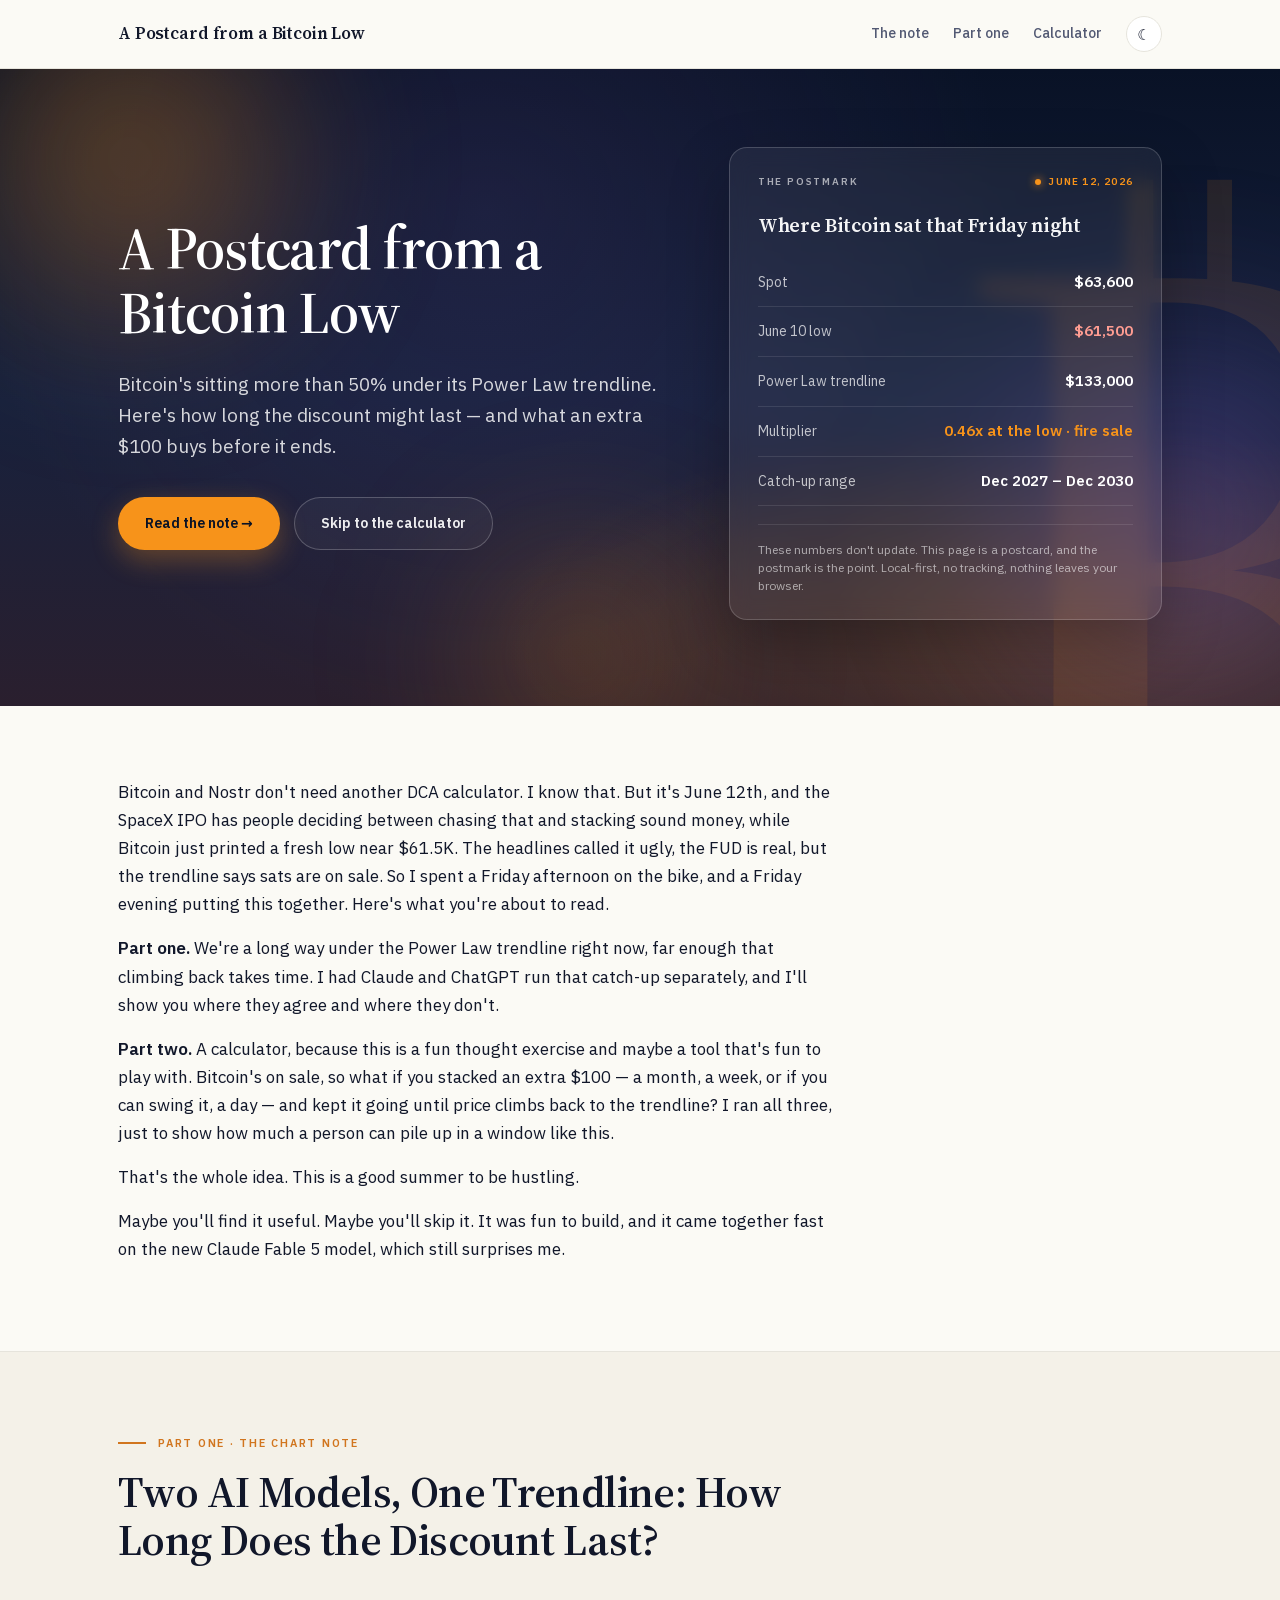
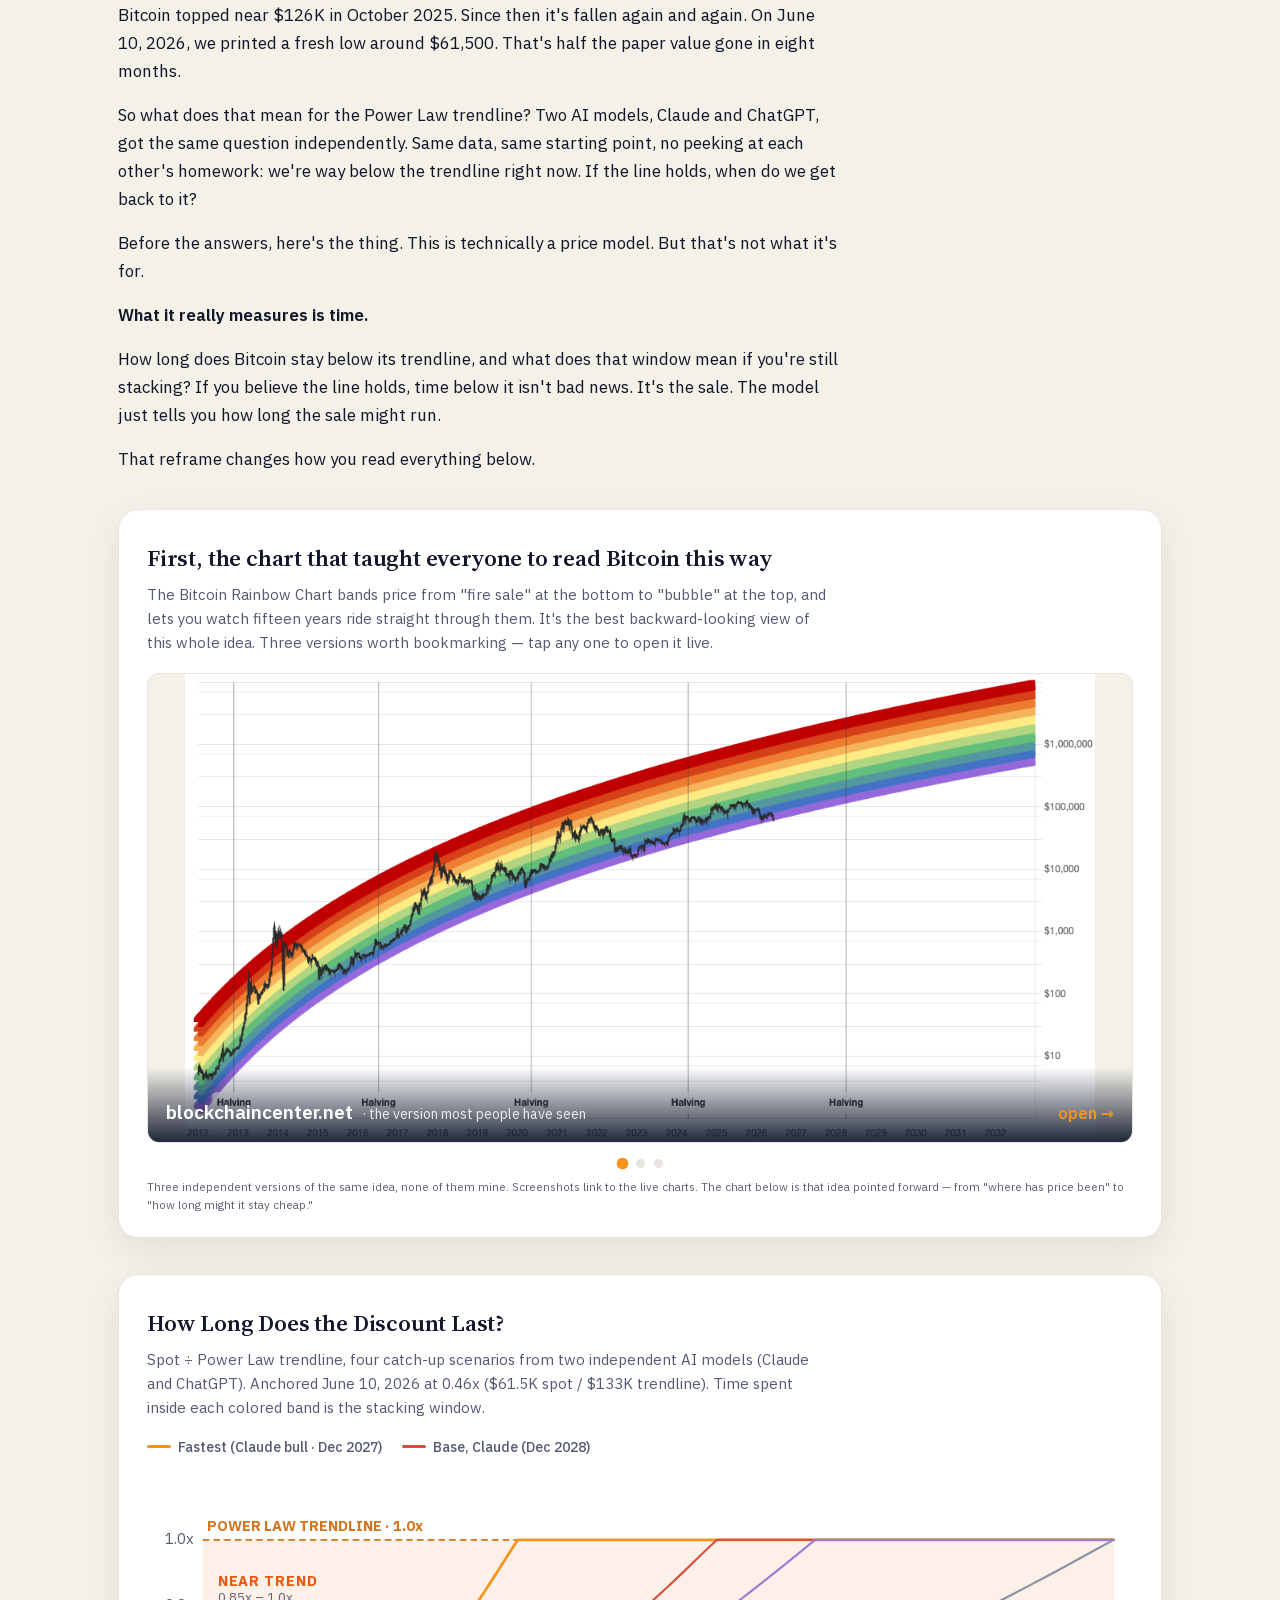
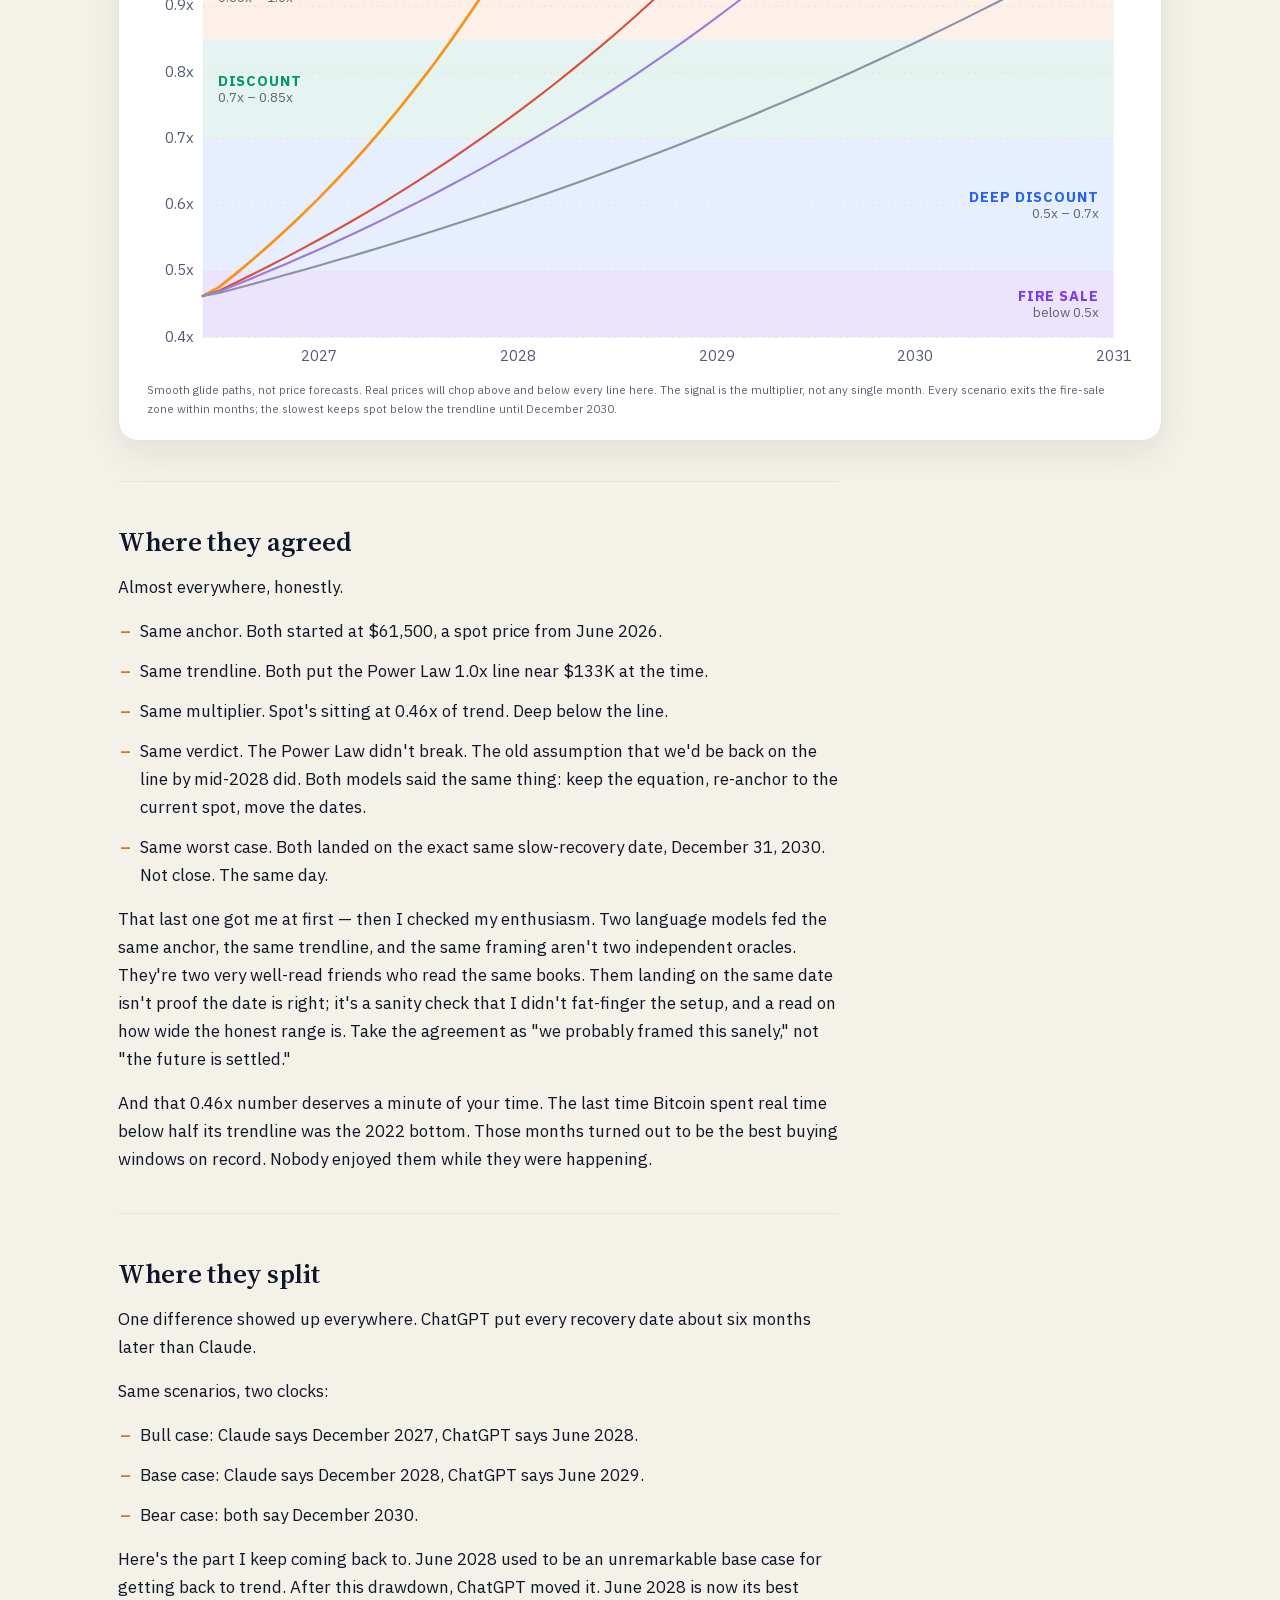
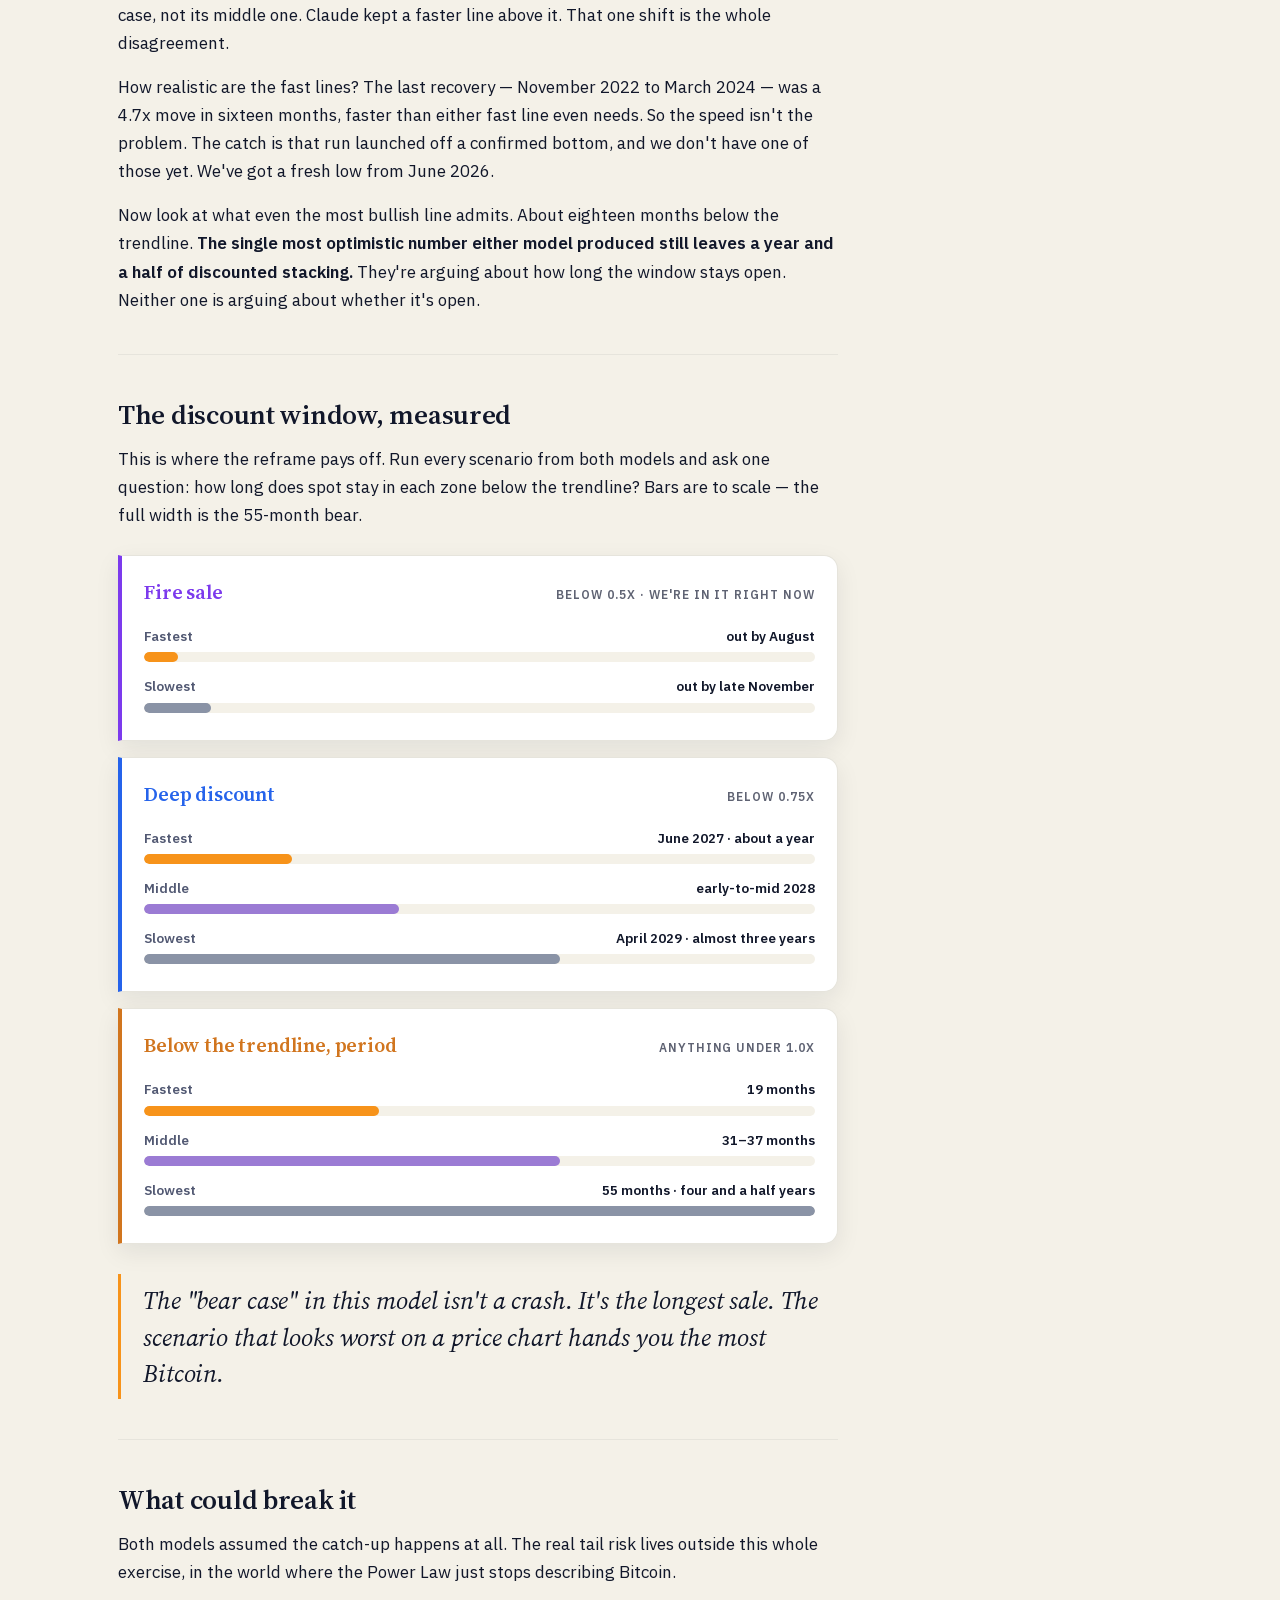
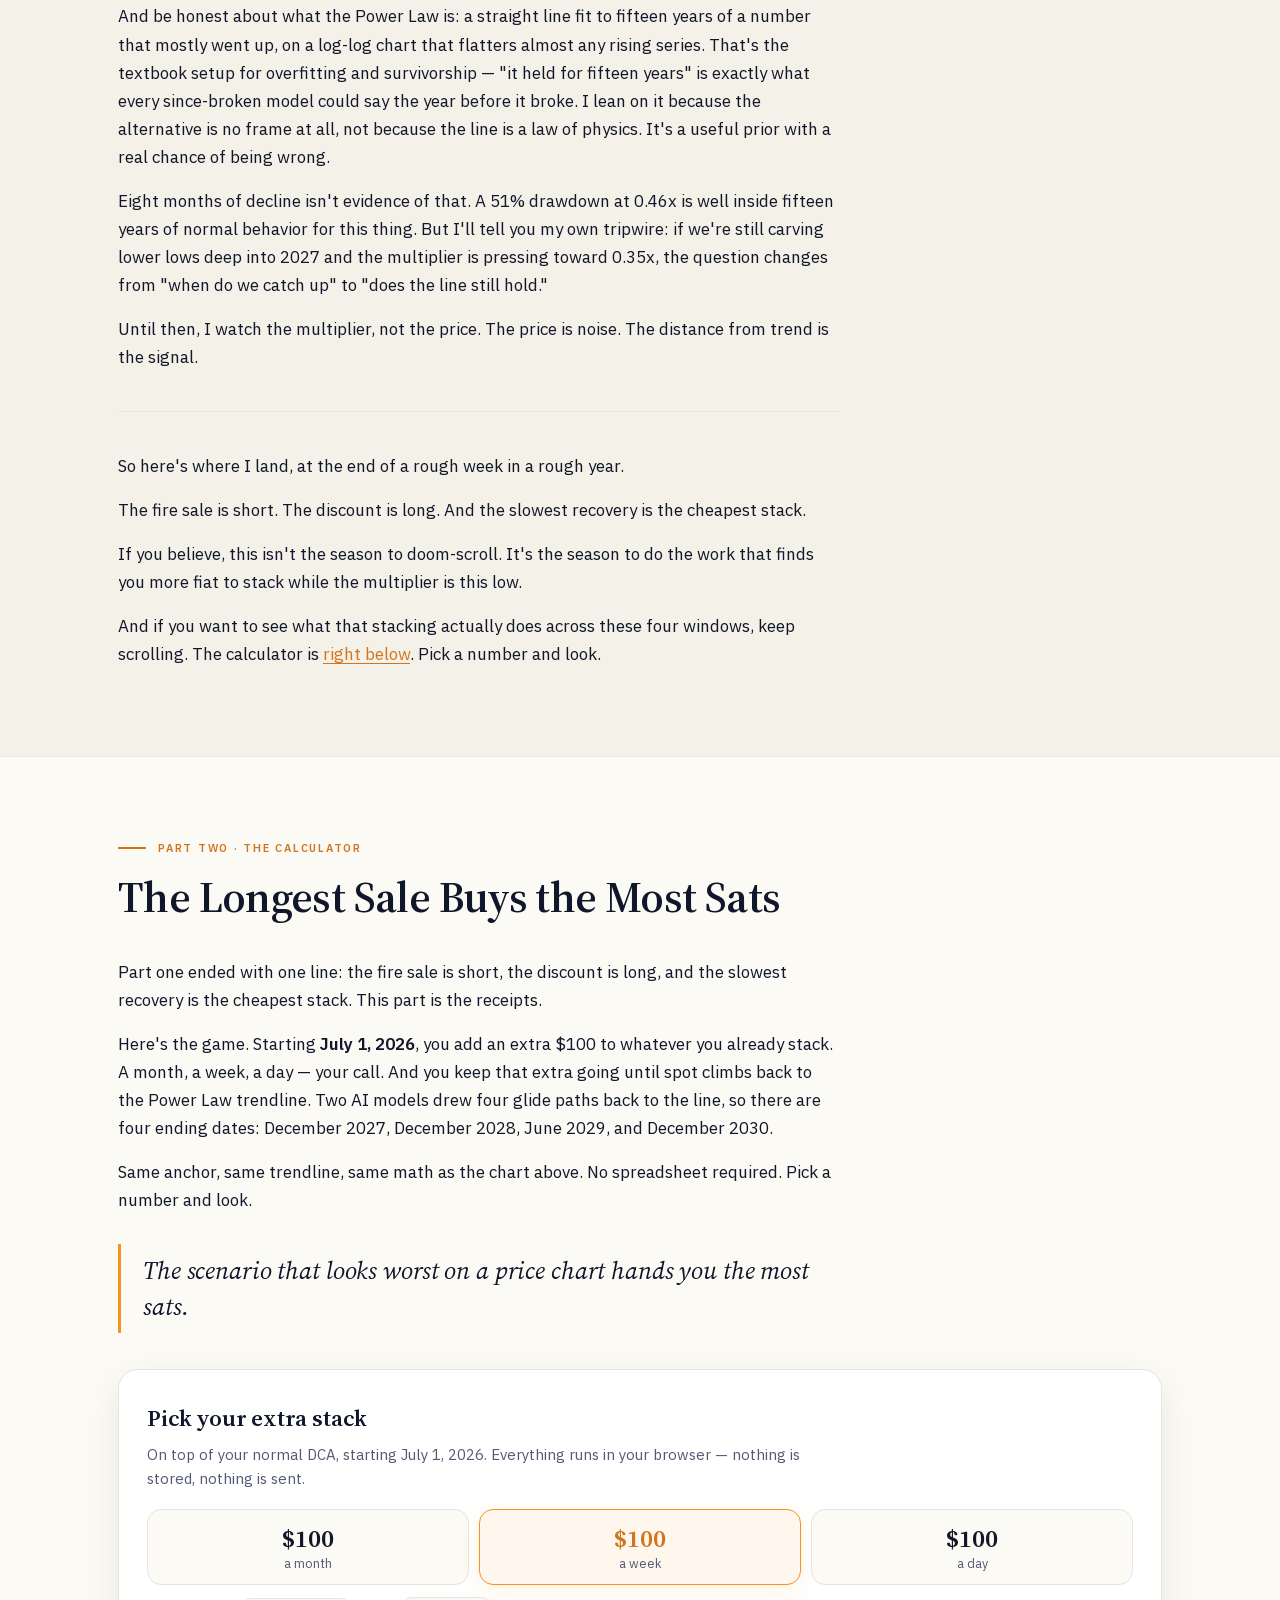
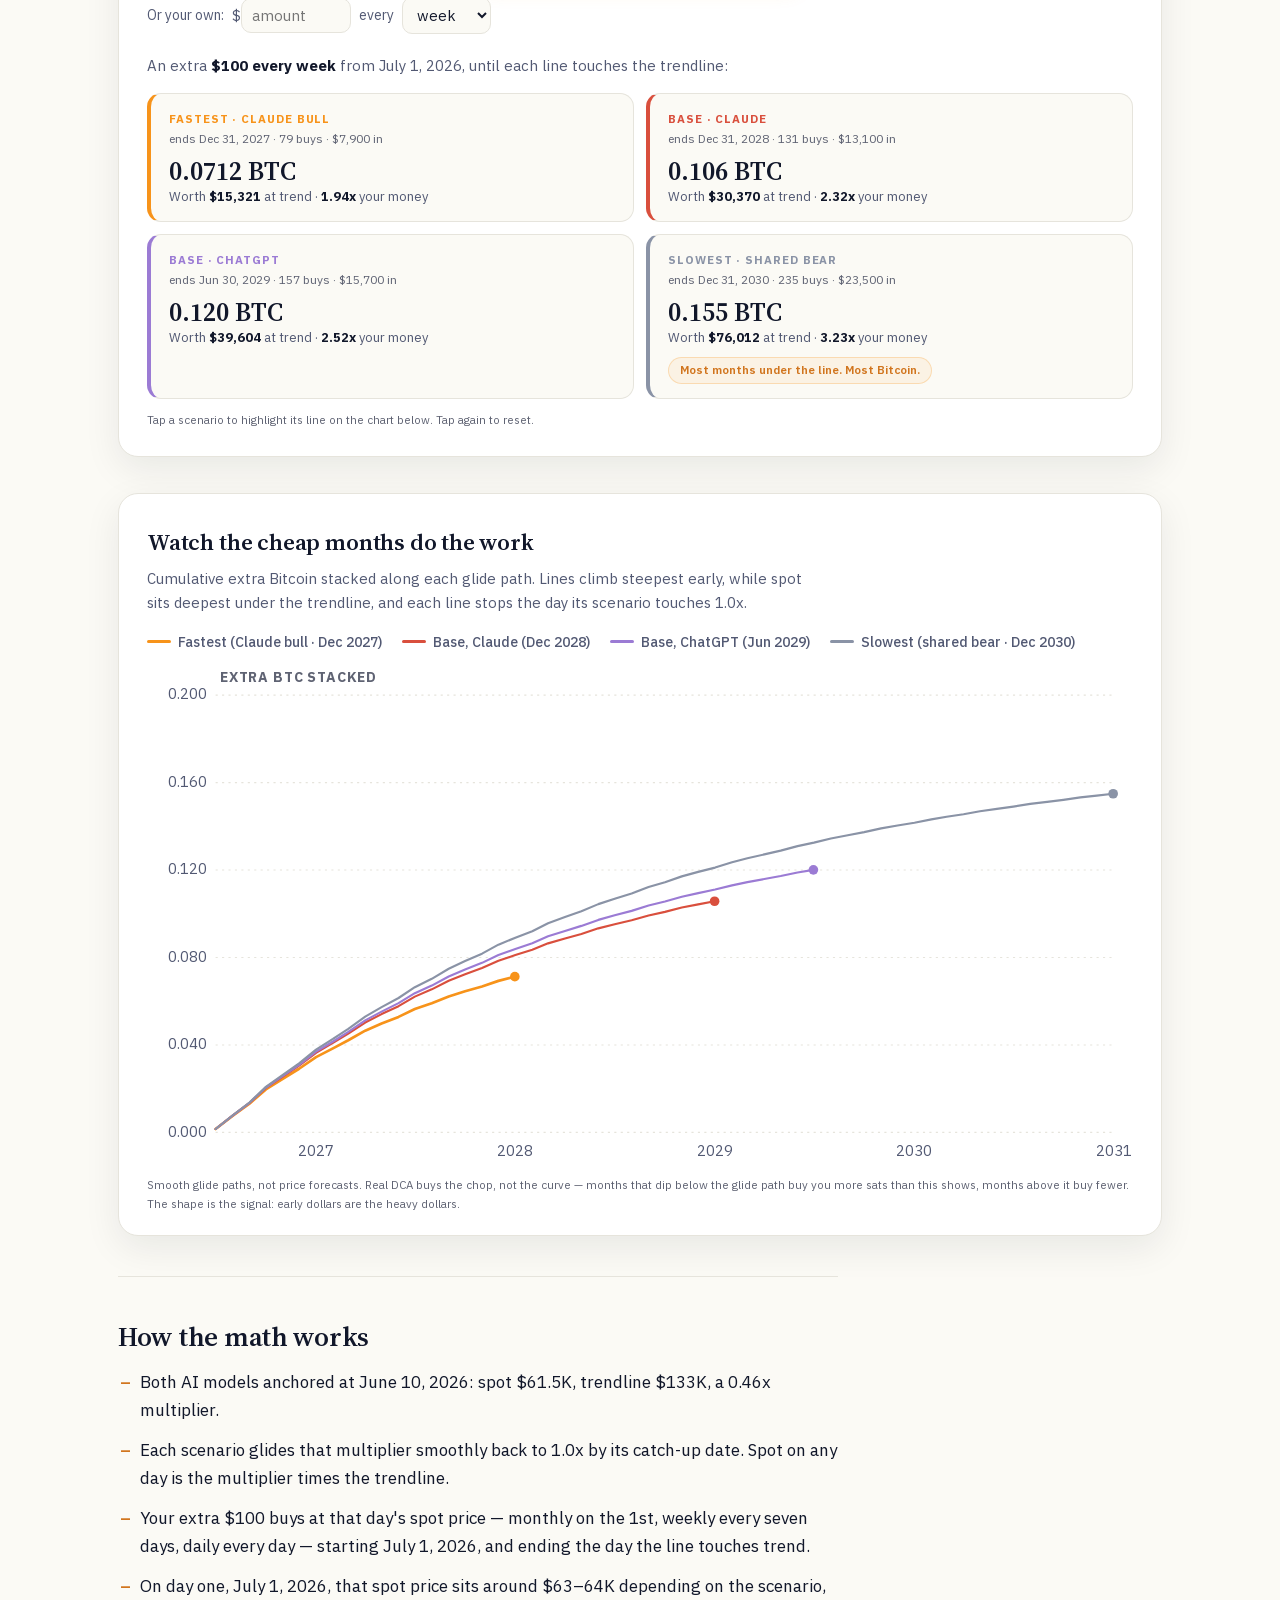
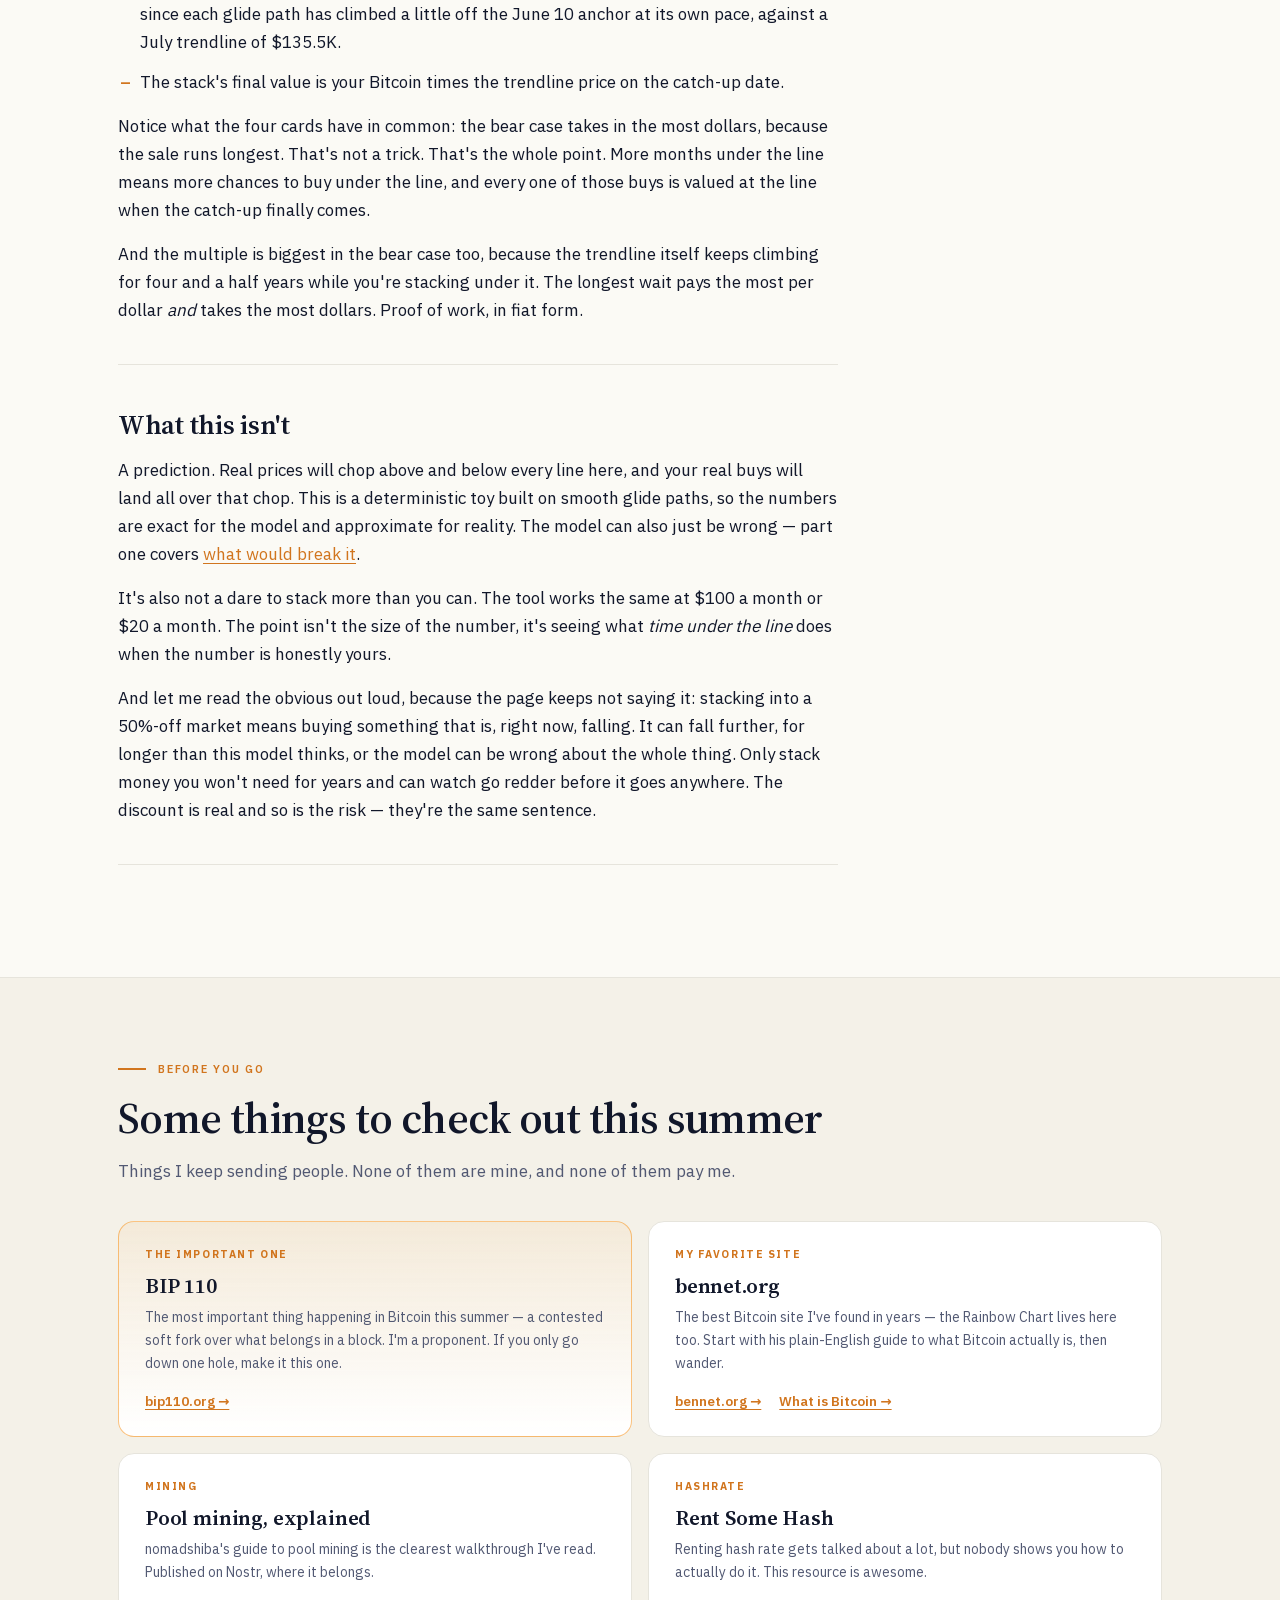
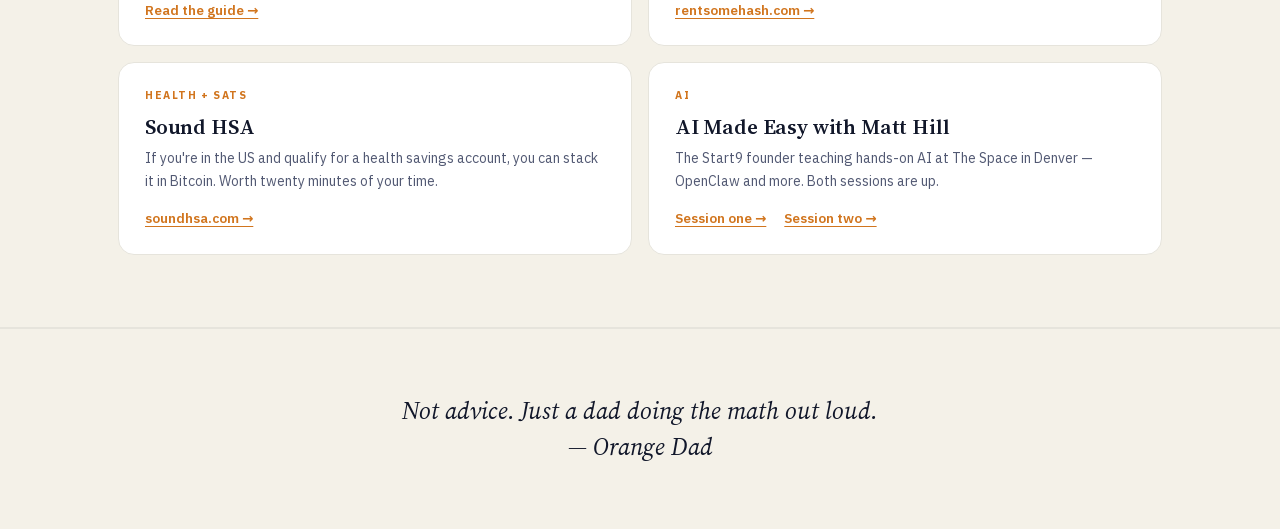
==== commit bd1cbb93: "Tighten part one: cut redundant staircase para, merge the fast-line math, drop a filler line Co-Auth" ====
--- a/index.html
+++ b/index.html
@@ -421,7 +421,7 @@
         <li>Same worst case. Both landed on the exact same slow-recovery date, December 31, 2030. Not close. The same day.</li>
       </ul>
       <p>That last one got me at first — then I checked my enthusiasm. Two language models fed the same anchor, the same trendline, and the same framing aren't two independent oracles. They're two very well-read friends who read the same books. Them landing on the same date isn't proof the date is right; it's a sanity check that I didn't fat-finger the setup, and a read on how wide the honest range is. Take the agreement as "we probably framed this sanely," not "the future is settled."</p>
-      <p>And that 0.46x number deserves a minute of your time. The last time Bitcoin spent real time below half its trendline was the 2022 bottom. Those months turned out to be the best buying windows on record. Nobody enjoyed them while they were happening. And that's what's great about opportunities like this.</p>
+      <p>And that 0.46x number deserves a minute of your time. The last time Bitcoin spent real time below half its trendline was the 2022 bottom. Those months turned out to be the best buying windows on record. Nobody enjoyed them while they were happening.</p>
 
       <hr>
       <h2>Where they split</h2>
@@ -433,9 +433,7 @@
         <li>Bear case: both say December 2030.</li>
       </ul>
       <p>Here's the part I keep coming back to. June 2028 used to be an unremarkable base case for getting back to trend. After this drawdown, ChatGPT moved it. June 2028 is now its best case, not its middle one. Claude kept a faster line above it. That one shift is the whole disagreement.</p>
-      <p>Lay the dates in order and you get a clean six-month staircase. December 2027, June 2028, December 2028, June 2029. Then a gap, and both models agreeing on the December 2030 bear.</p>
-      <p>How realistic are the fast ones? Claude's December 2027 needs about 123% annualized growth from here. ChatGPT's June 2028 needs about 97%. Sounds impossible until you check the last recovery. November 2022 to March 2024 was a 4.7x move in sixteen months, north of 200% annualized. Both fast lines are slower than what actually happened two years ago.</p>
-      <p>The catch: that run launched off a confirmed bottom. We don't have one of those. We've got a fresh low from June 2026.</p>
+      <p>How realistic are the fast lines? The last recovery — November 2022 to March 2024 — was a 4.7x move in sixteen months, faster than either fast line even needs. So the speed isn't the problem. The catch is that run launched off a confirmed bottom, and we don't have one of those yet. We've got a fresh low from June 2026.</p>
       <p>Now look at what even the most bullish line admits. About eighteen months below the trendline. <strong>The single most optimistic number either model produced still leaves a year and a half of discounted stacking.</strong> They're arguing about how long the window stays open. Neither one is arguing about whether it's open.</p>
 
       <hr>
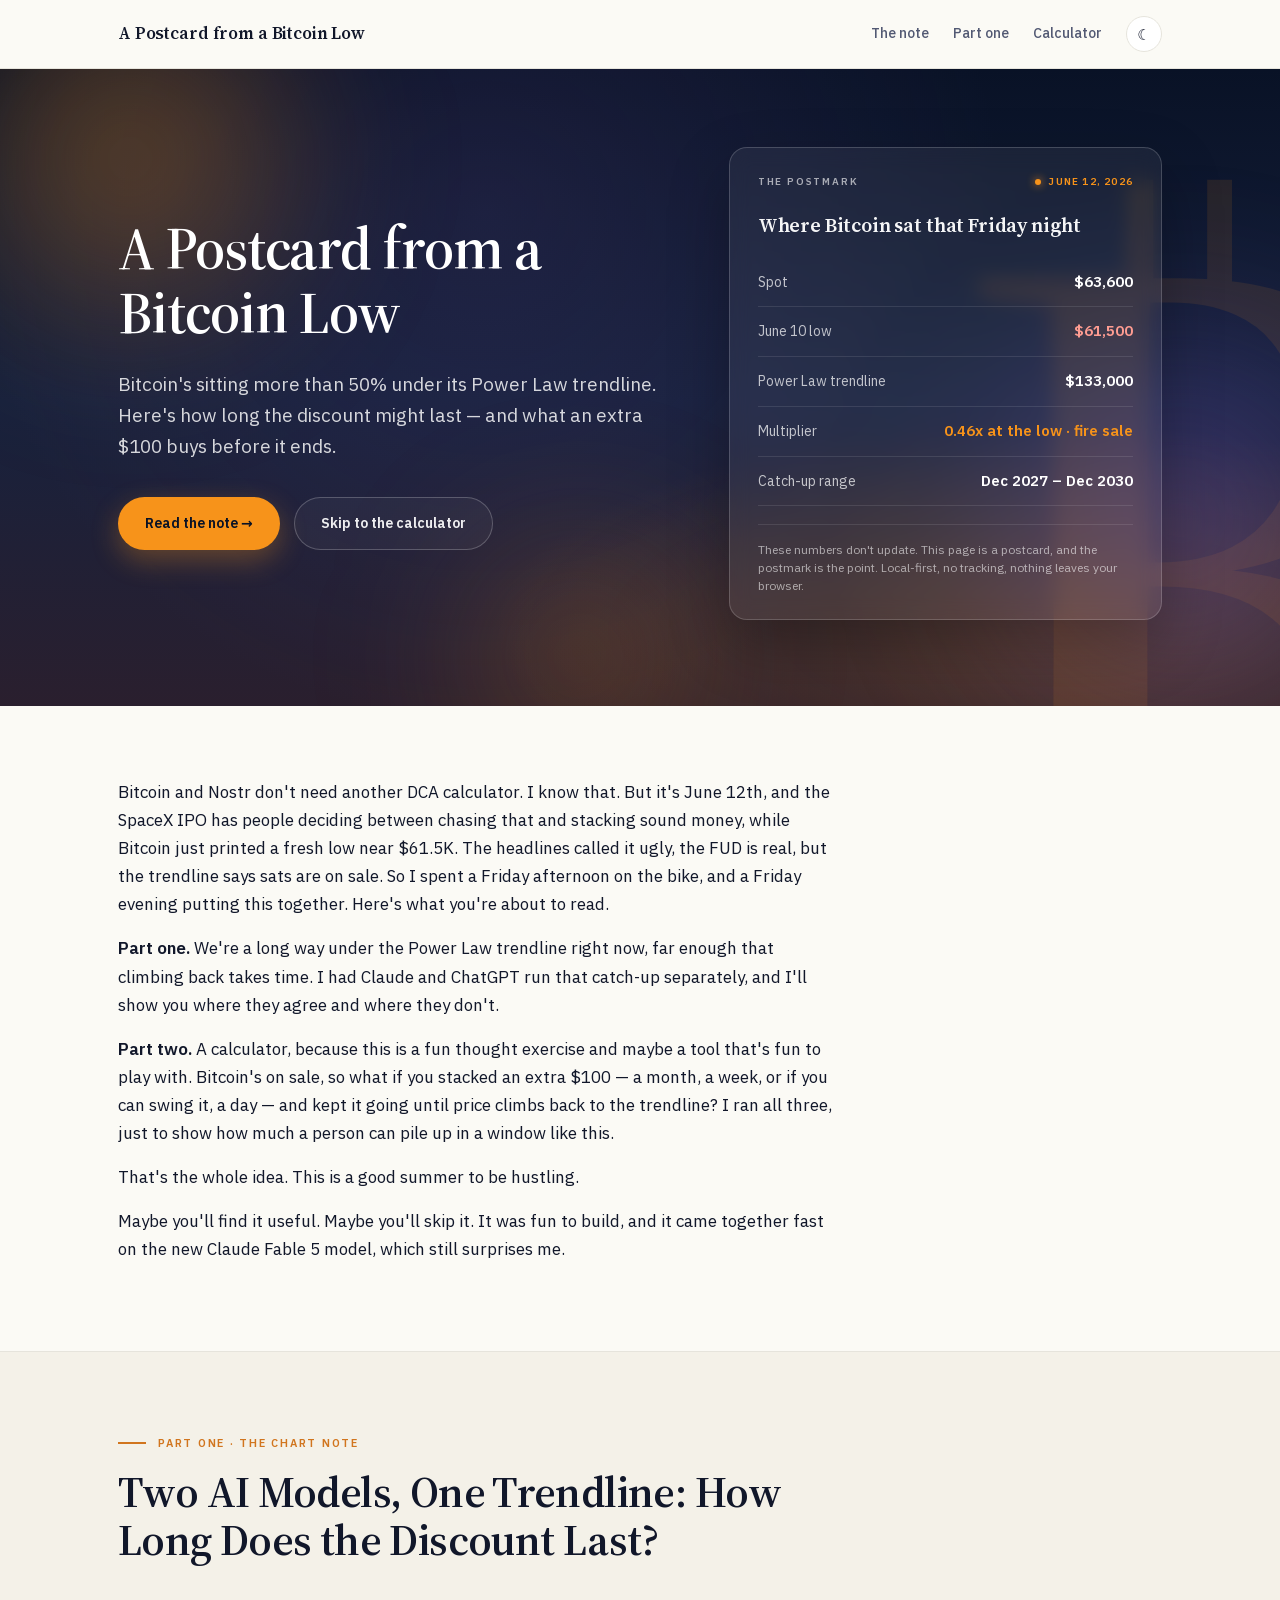
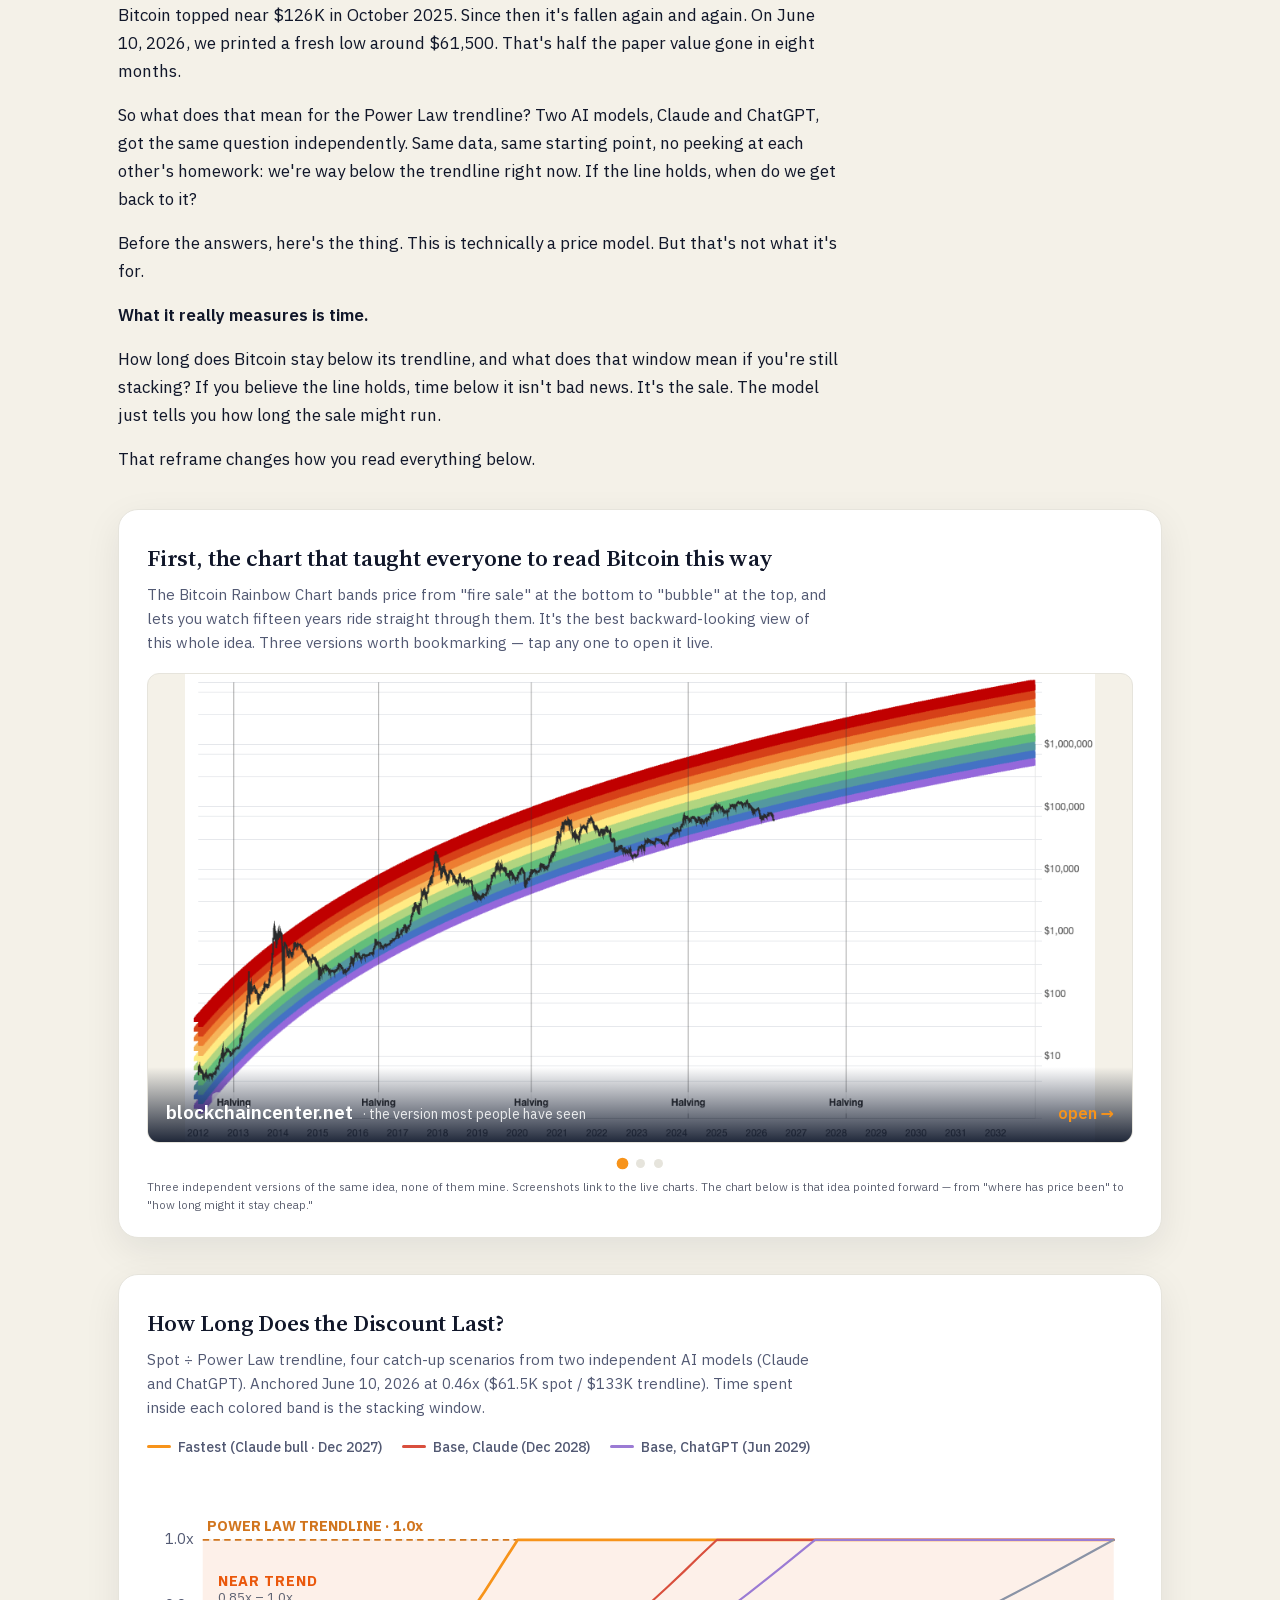
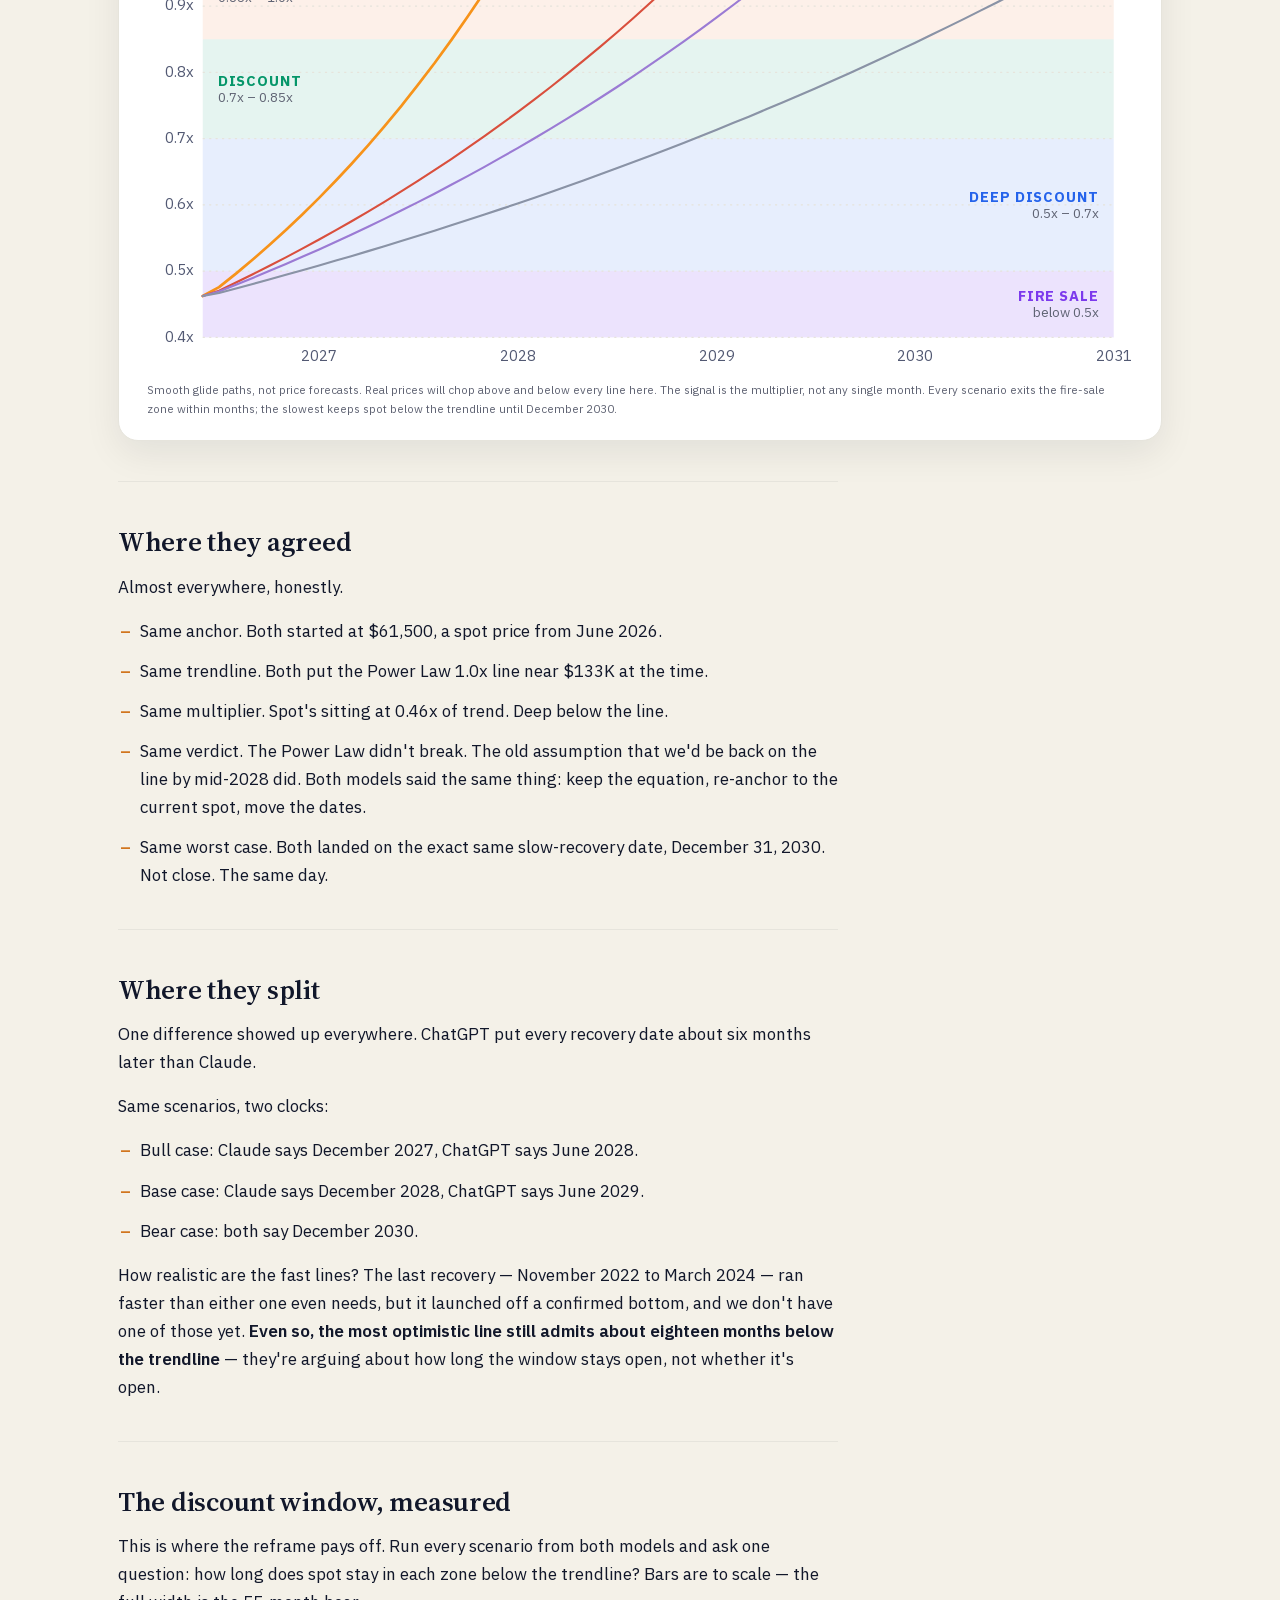
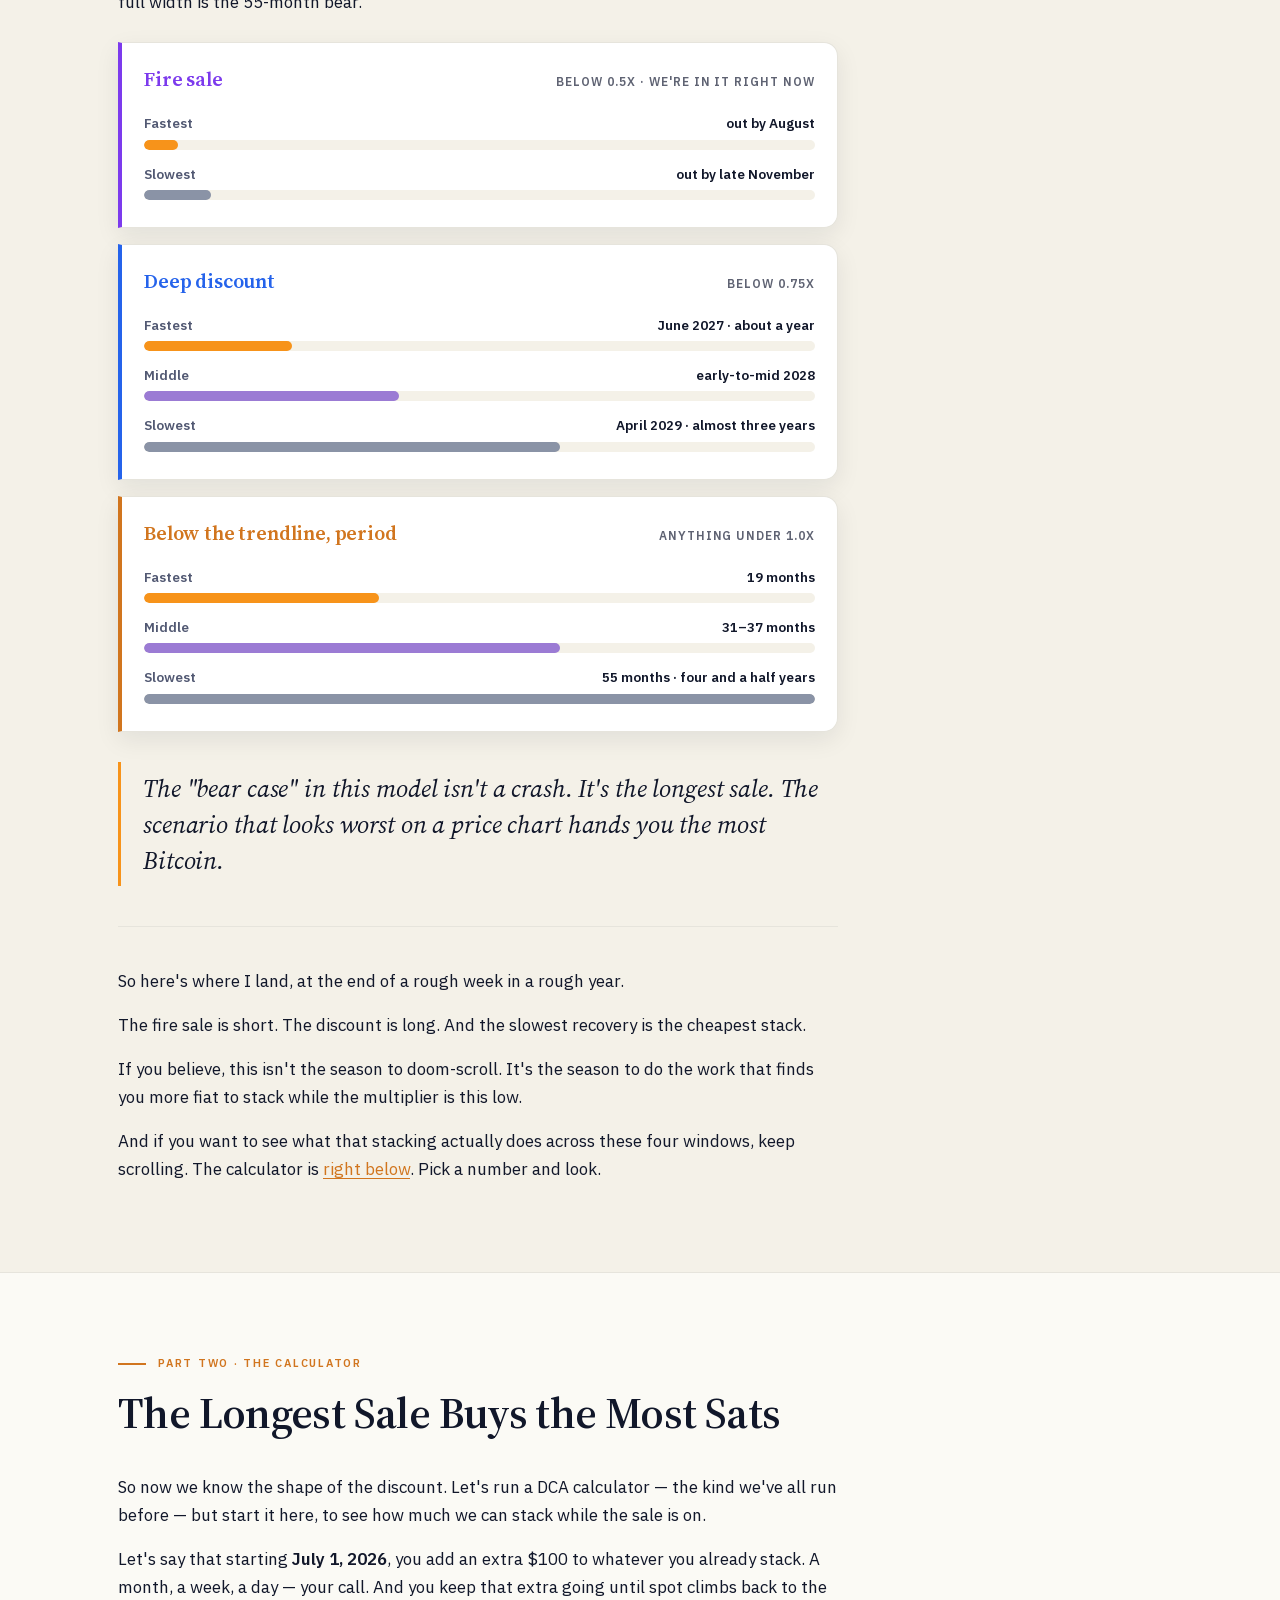
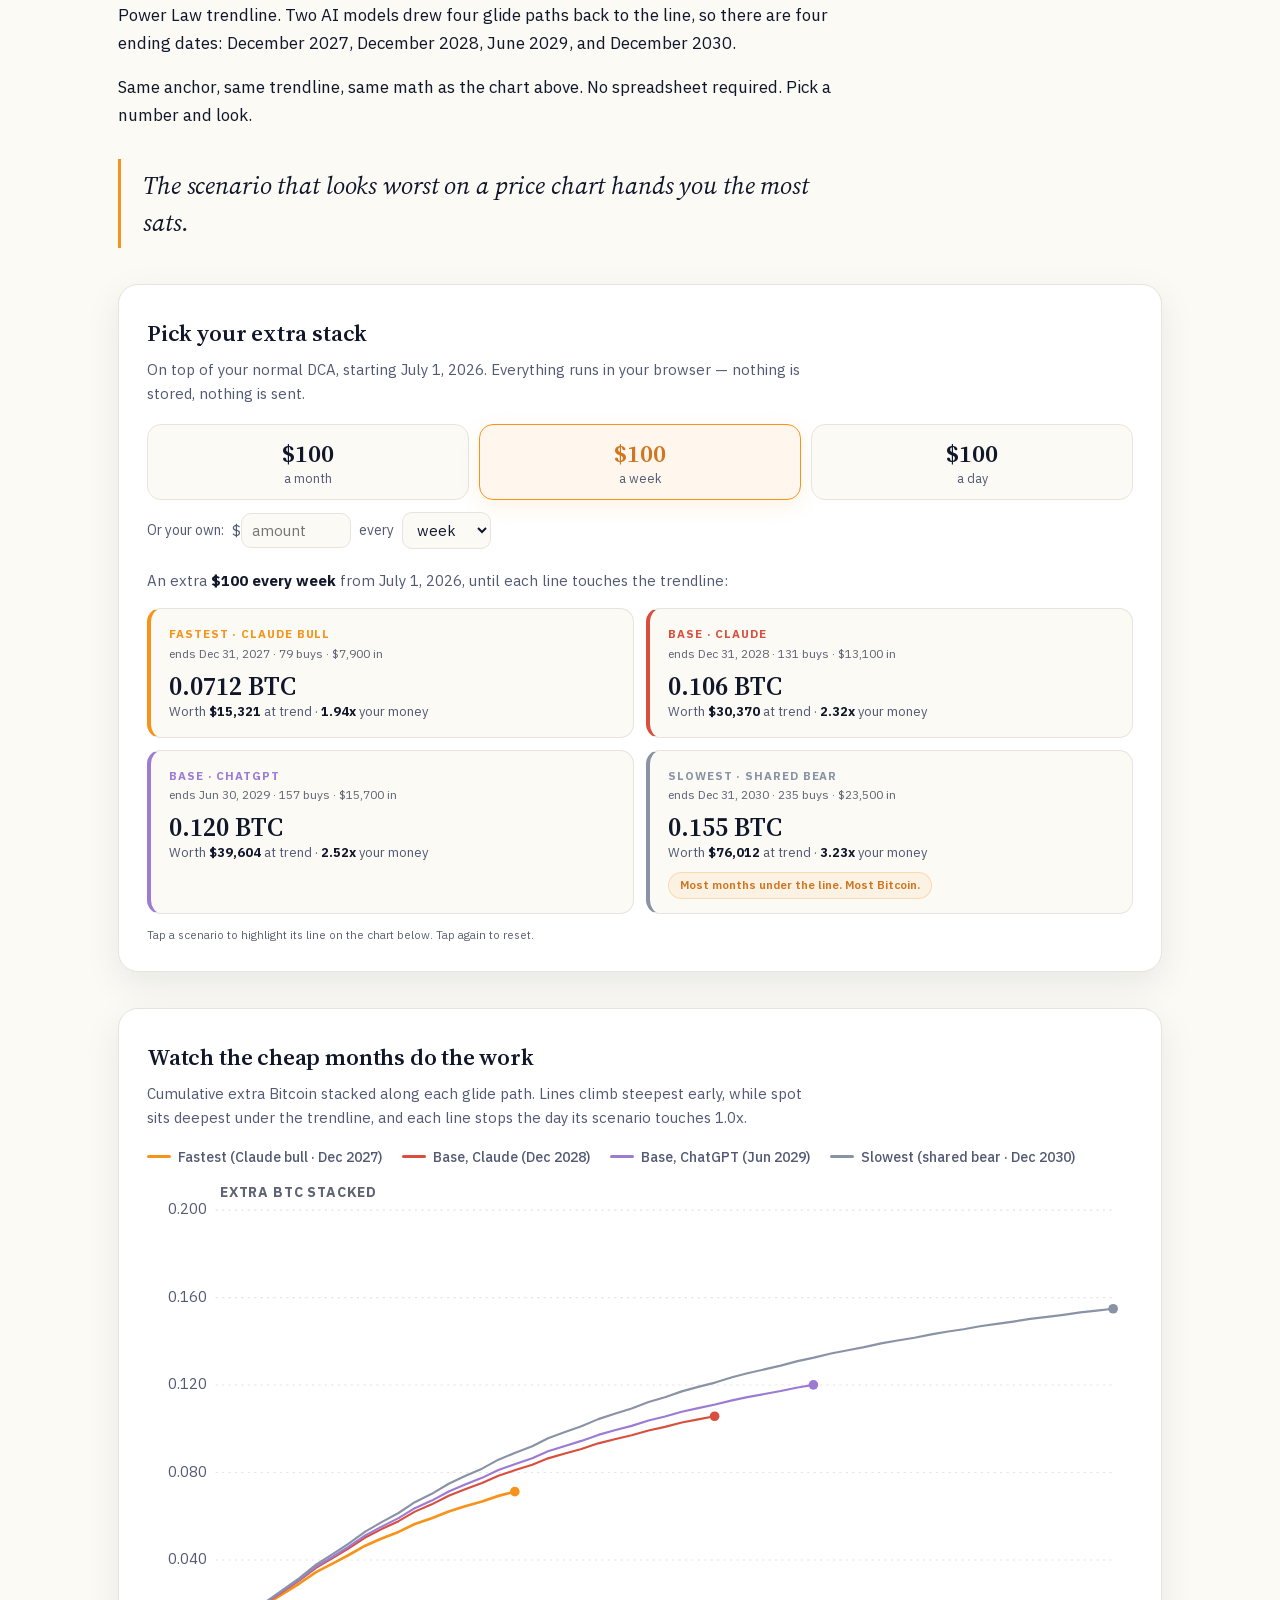
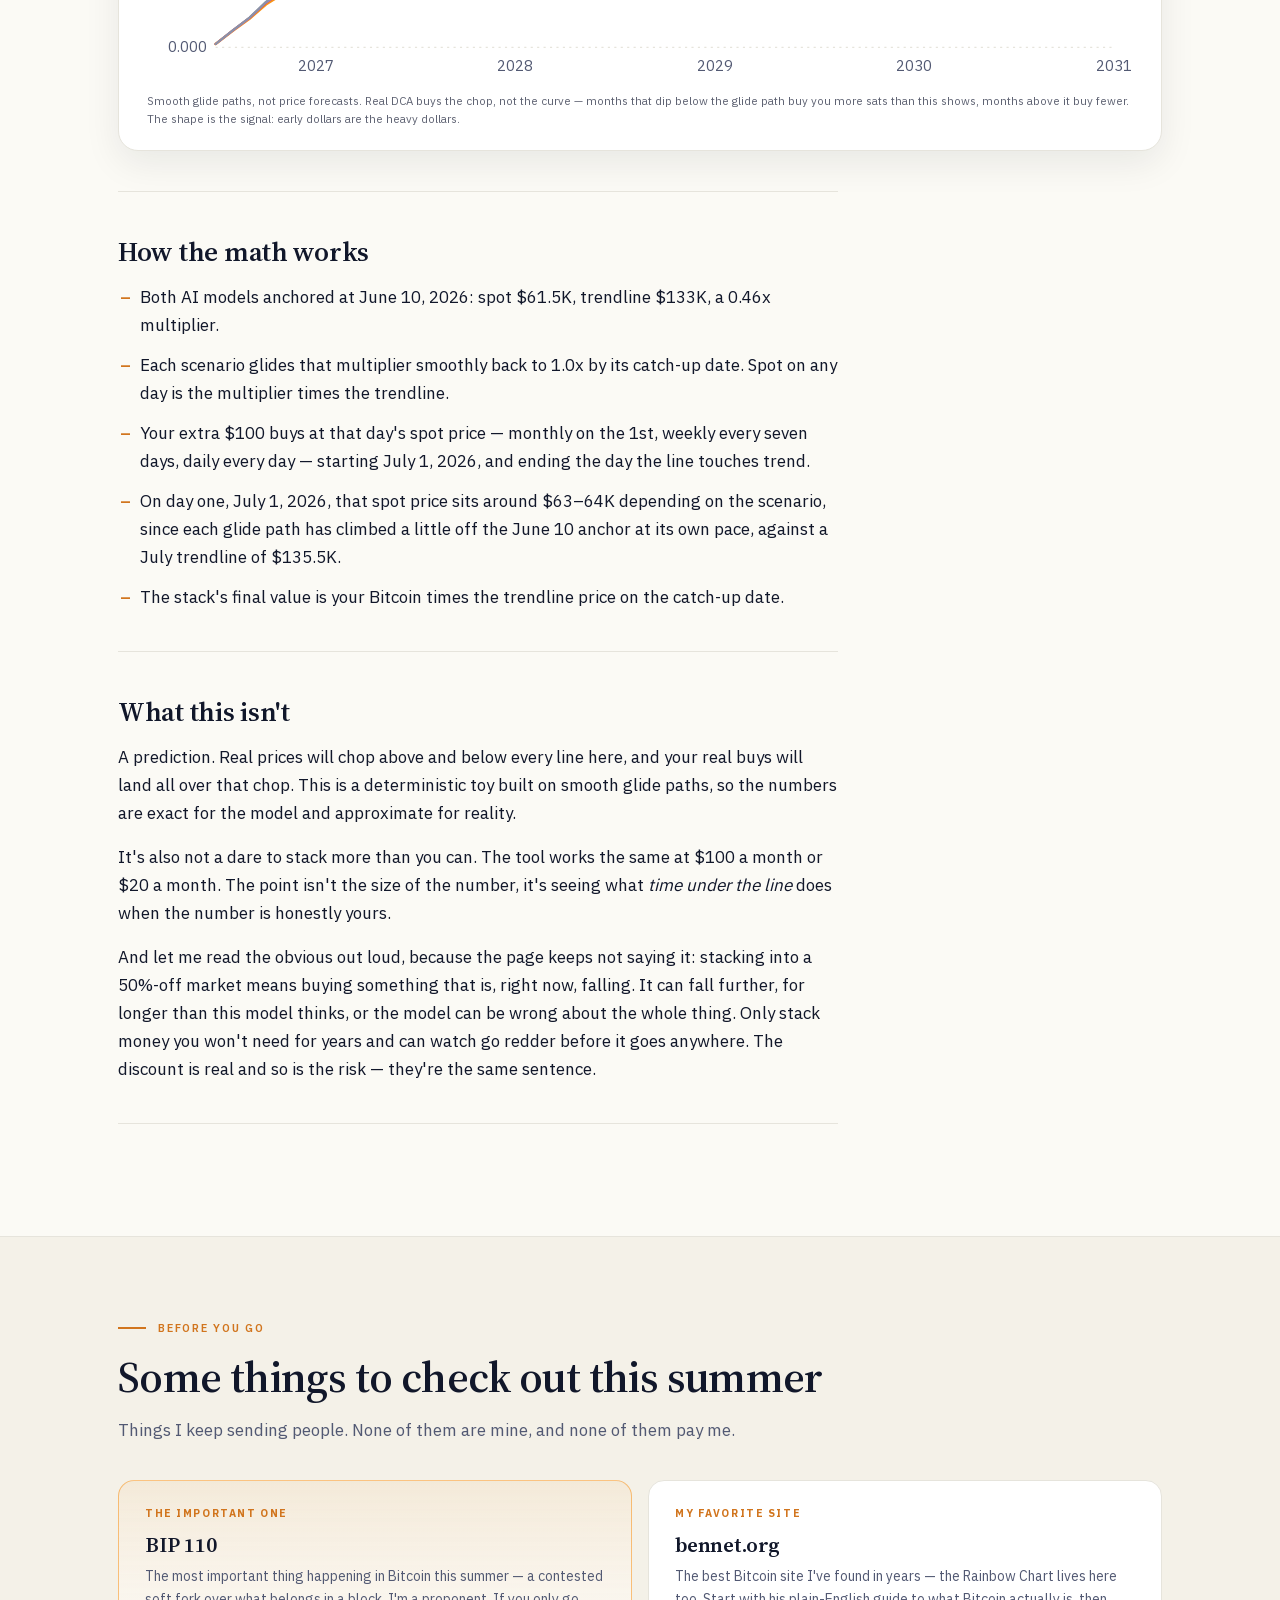
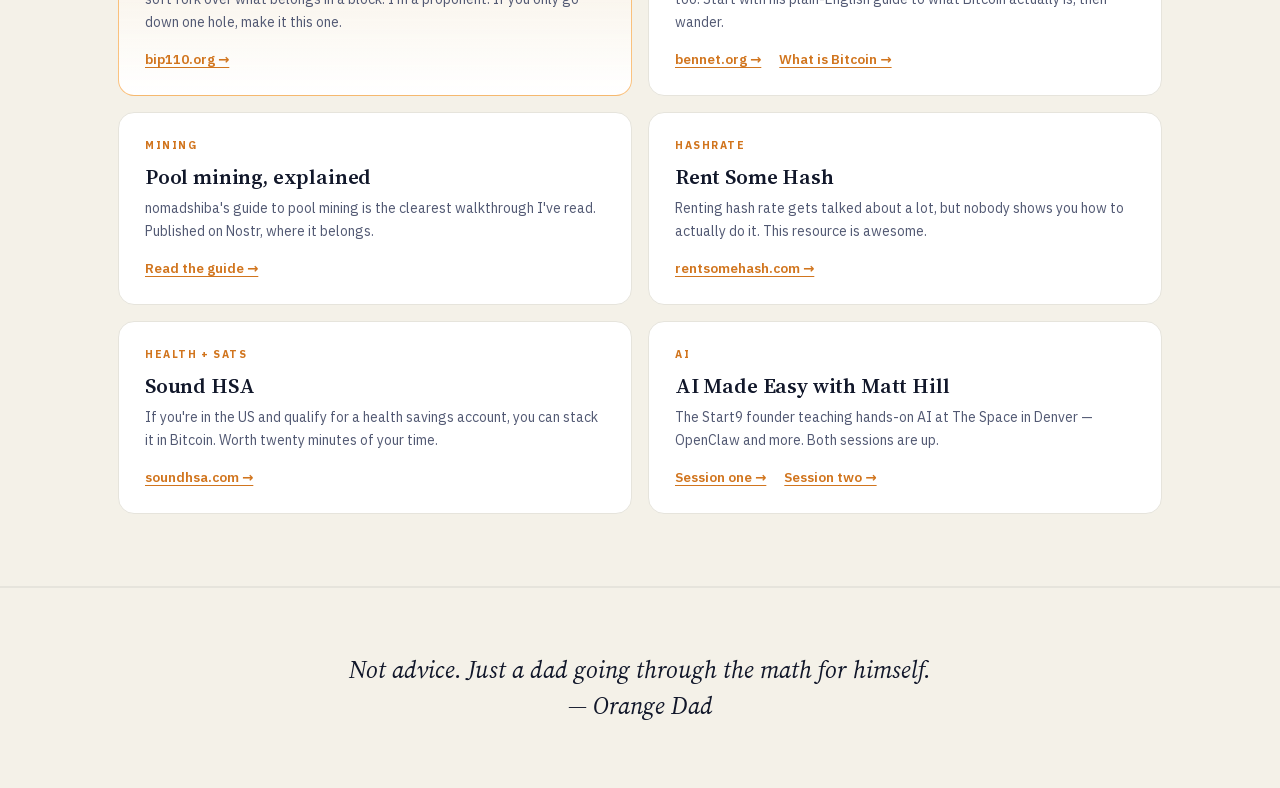
==== commit 59fb1743: "Trim part one and two; per-section scroll reveals; softer sign-off - Cut the 'two well-read friends'" ====
--- a/index.html
+++ b/index.html
@@ -420,9 +420,9 @@
         <li>Same verdict. The Power Law didn't break. The old assumption that we'd be back on the line by mid-2028 did. Both models said the same thing: keep the equation, re-anchor to the current spot, move the dates.</li>
         <li>Same worst case. Both landed on the exact same slow-recovery date, December 31, 2030. Not close. The same day.</li>
       </ul>
-      <p>That last one got me at first — then I checked my enthusiasm. Two language models fed the same anchor, the same trendline, and the same framing aren't two independent oracles. They're two very well-read friends who read the same books. Them landing on the same date isn't proof the date is right; it's a sanity check that I didn't fat-finger the setup, and a read on how wide the honest range is. Take the agreement as "we probably framed this sanely," not "the future is settled."</p>
-      <p>And that 0.46x number deserves a minute of your time. The last time Bitcoin spent real time below half its trendline was the 2022 bottom. Those months turned out to be the best buying windows on record. Nobody enjoyed them while they were happening.</p>
-
+    </div>
+
+    <div class="prose reveal">
       <hr>
       <h2>Where they split</h2>
       <p>One difference showed up everywhere. ChatGPT put every recovery date about six months later than Claude.</p>
@@ -432,10 +432,10 @@
         <li>Base case: Claude says December 2028, ChatGPT says June 2029.</li>
         <li>Bear case: both say December 2030.</li>
       </ul>
-      <p>Here's the part I keep coming back to. June 2028 used to be an unremarkable base case for getting back to trend. After this drawdown, ChatGPT moved it. June 2028 is now its best case, not its middle one. Claude kept a faster line above it. That one shift is the whole disagreement.</p>
-      <p>How realistic are the fast lines? The last recovery — November 2022 to March 2024 — was a 4.7x move in sixteen months, faster than either fast line even needs. So the speed isn't the problem. The catch is that run launched off a confirmed bottom, and we don't have one of those yet. We've got a fresh low from June 2026.</p>
-      <p>Now look at what even the most bullish line admits. About eighteen months below the trendline. <strong>The single most optimistic number either model produced still leaves a year and a half of discounted stacking.</strong> They're arguing about how long the window stays open. Neither one is arguing about whether it's open.</p>
-
+      <p>How realistic are the fast lines? The last recovery — November 2022 to March 2024 — ran faster than either one even needs, but it launched off a confirmed bottom, and we don't have one of those yet. <strong>Even so, the most optimistic line still admits about eighteen months below the trendline</strong> — they're arguing about how long the window stays open, not whether it's open.</p>
+    </div>
+
+    <div class="prose reveal">
       <hr>
       <h2>The discount window, measured</h2>
       <p>This is where the reframe pays off. Run every scenario from both models and ask one question: how long does spot stay in each zone below the trendline? Bars are to scale — the full width is the 55-month bear.</p>
@@ -459,14 +459,9 @@
         </div>
       </div>
       <div class="pullquote">The "bear case" in this model isn't a crash. It's the longest sale. The scenario that looks worst on a price chart hands you the most Bitcoin.</div>
-
-      <hr>
-      <h2 id="break">What could break it</h2>
-      <p>Both models assumed the catch-up happens at all. The real tail risk lives outside this whole exercise, in the world where the Power Law just stops describing Bitcoin.</p>
-      <p>And be honest about what the Power Law is: a straight line fit to fifteen years of a number that mostly went up, on a log-log chart that flatters almost any rising series. That's the textbook setup for overfitting and survivorship — "it held for fifteen years" is exactly what every since-broken model could say the year before it broke. I lean on it because the alternative is no frame at all, not because the line is a law of physics. It's a useful prior with a real chance of being wrong.</p>
-      <p>Eight months of decline isn't evidence of that. A 51% drawdown at 0.46x is well inside fifteen years of normal behavior for this thing. But I'll tell you my own tripwire: if we're still carving lower lows deep into 2027 and the multiplier is pressing toward 0.35x, the question changes from "when do we catch up" to "does the line still hold."</p>
-      <p>Until then, I watch the multiplier, not the price. The price is noise. The distance from trend is the signal.</p>
-
+    </div>
+
+    <div class="prose reveal">
       <hr>
       <p>So here's where I land, at the end of a rough week in a rough year.</p>
       <p>The fire sale is short. The discount is long. And the slowest recovery is the cheapest stack.</p>
@@ -484,8 +479,8 @@
   </div>
 
   <div class="prose reveal">
-    <p>Part one ended with one line: the fire sale is short, the discount is long, and the slowest recovery is the cheapest stack. This part is the receipts.</p>
-    <p>Here's the game. Starting <strong>July 1, 2026</strong>, you add an extra $100 to whatever you already stack. A month, a week, a day — your call. And you keep that extra going until spot climbs back to the Power Law trendline. Two AI models drew four glide paths back to the line, so there are four ending dates: December 2027, December 2028, June 2029, and December 2030.</p>
+    <p>So now we know the shape of the discount. Let's run a DCA calculator — the kind we've all run before — but start it here, to see how much we can stack while the sale is on.</p>
+    <p>Let's say that starting <strong>July 1, 2026</strong>, you add an extra $100 to whatever you already stack. A month, a week, a day — your call. And you keep that extra going until spot climbs back to the Power Law trendline. Two AI models drew four glide paths back to the line, so there are four ending dates: December 2027, December 2028, June 2029, and December 2030.</p>
     <p>Same anchor, same trendline, same math as the chart above. No spreadsheet required. Pick a number and look.</p>
     <div class="pullquote">The scenario that looks worst on a price chart hands you the most sats.</div>
   </div>
@@ -537,12 +532,10 @@
       <li>On day one, July 1, 2026, that spot price sits around $63–64K depending on the scenario, since each glide path has climbed a little off the June 10 anchor at its own pace, against a July trendline of $135.5K.</li>
       <li>The stack's final value is your Bitcoin times the trendline price on the catch-up date.</li>
     </ul>
-    <p>Notice what the four cards have in common: the bear case takes in the most dollars, because the sale runs longest. That's not a trick. That's the whole point. More months under the line means more chances to buy under the line, and every one of those buys is valued at the line when the catch-up finally comes.</p>
-    <p>And the multiple is biggest in the bear case too, because the trendline itself keeps climbing for four and a half years while you're stacking under it. The longest wait pays the most per dollar <em>and</em> takes the most dollars. Proof of work, in fiat form.</p>
 
     <hr>
     <h2>What this isn't</h2>
-    <p>A prediction. Real prices will chop above and below every line here, and your real buys will land all over that chop. This is a deterministic toy built on smooth glide paths, so the numbers are exact for the model and approximate for reality. The model can also just be wrong — part one covers <a href="#break">what would break it</a>.</p>
+    <p>A prediction. Real prices will chop above and below every line here, and your real buys will land all over that chop. This is a deterministic toy built on smooth glide paths, so the numbers are exact for the model and approximate for reality.</p>
     <p>It's also not a dare to stack more than you can. The tool works the same at $100 a month or $20 a month. The point isn't the size of the number, it's seeing what <em>time under the line</em> does when the number is honestly yours.</p>
     <p>And let me read the obvious out loud, because the page keeps not saying it: stacking into a 50%-off market means buying something that is, right now, falling. It can fall further, for longer than this model thinks, or the model can be wrong about the whole thing. Only stack money you won't need for years and can watch go redder before it goes anywhere. The discount is real and so is the risk — they're the same sentence.</p>
 
@@ -604,7 +597,7 @@
 <!-- =================== FOOTER =================== -->
 <footer class="footer-line">
   <div class="footer-line__inner reveal">
-    <p>Not advice. Just a dad doing the math out loud.<br>— Orange Dad</p>
+    <p>Not advice. Just a dad going through the math for himself.<br>— Orange Dad</p>
   </div>
 </footer>
 
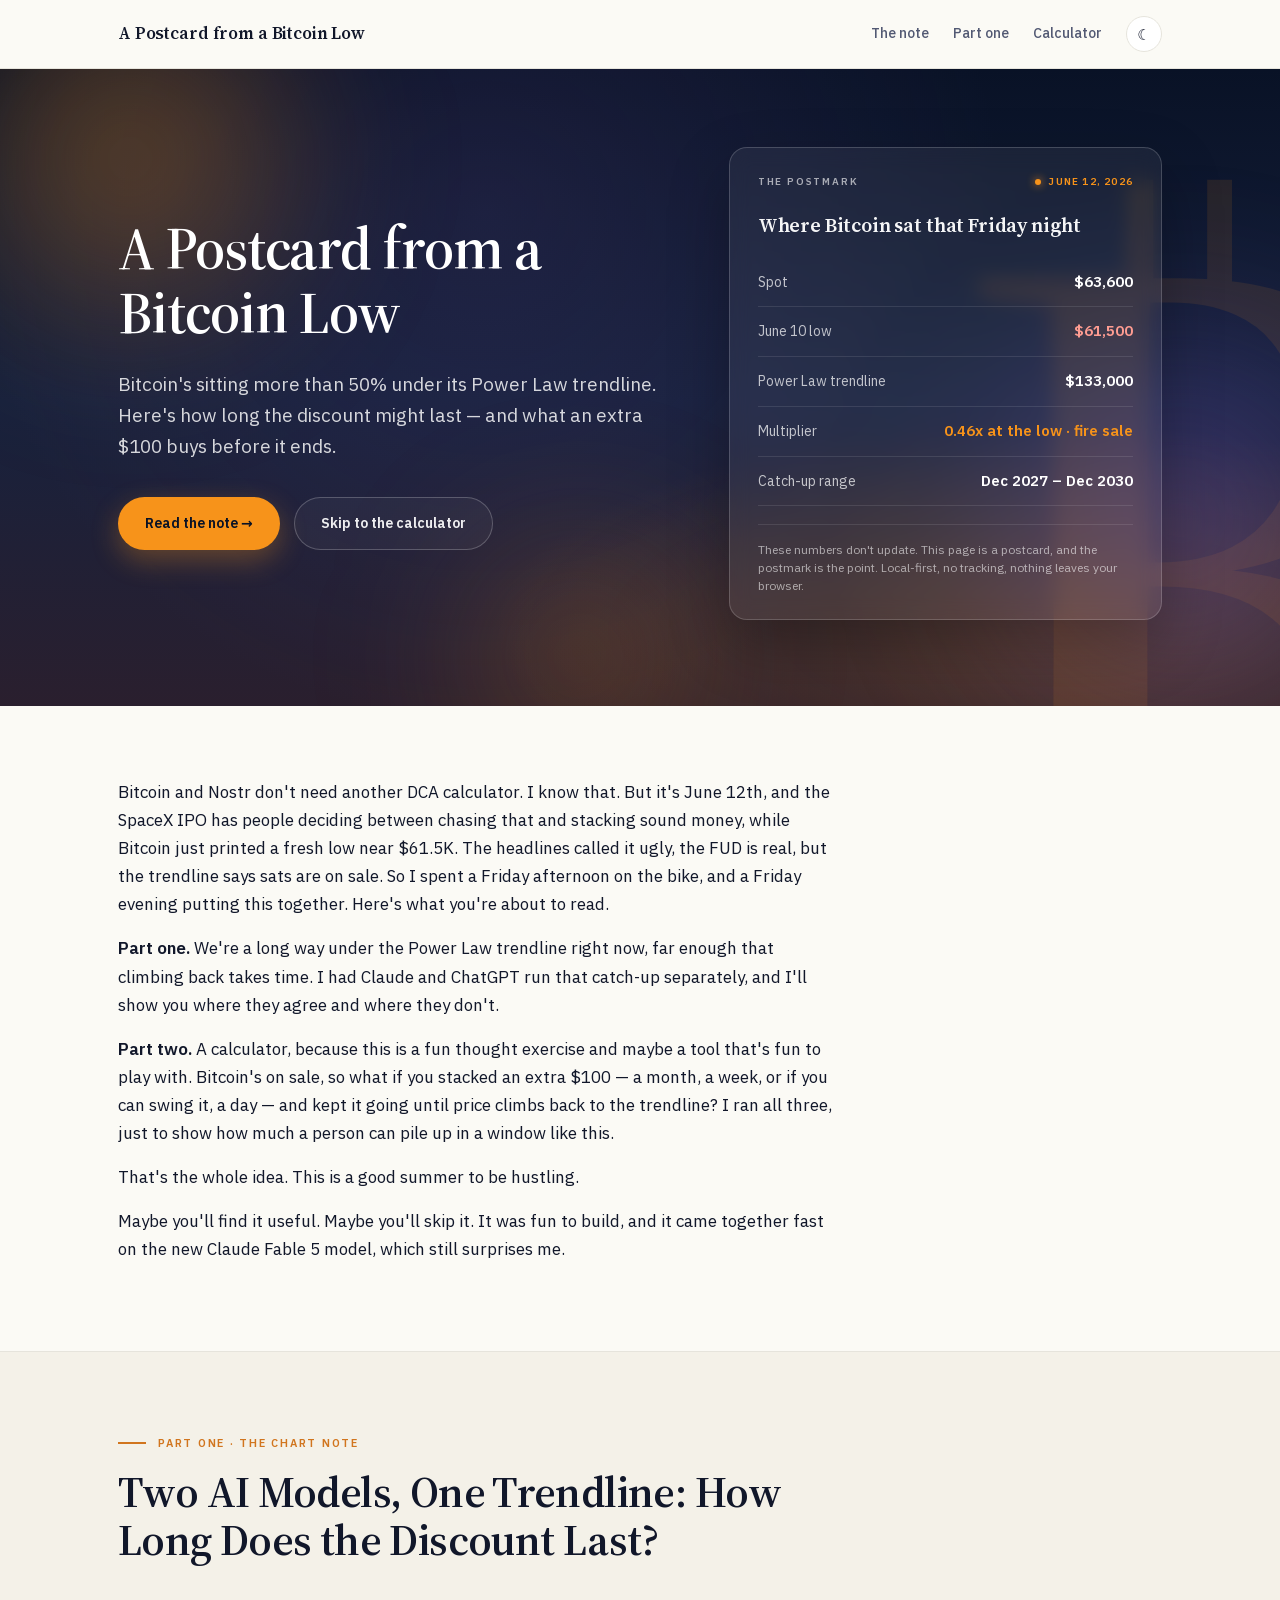
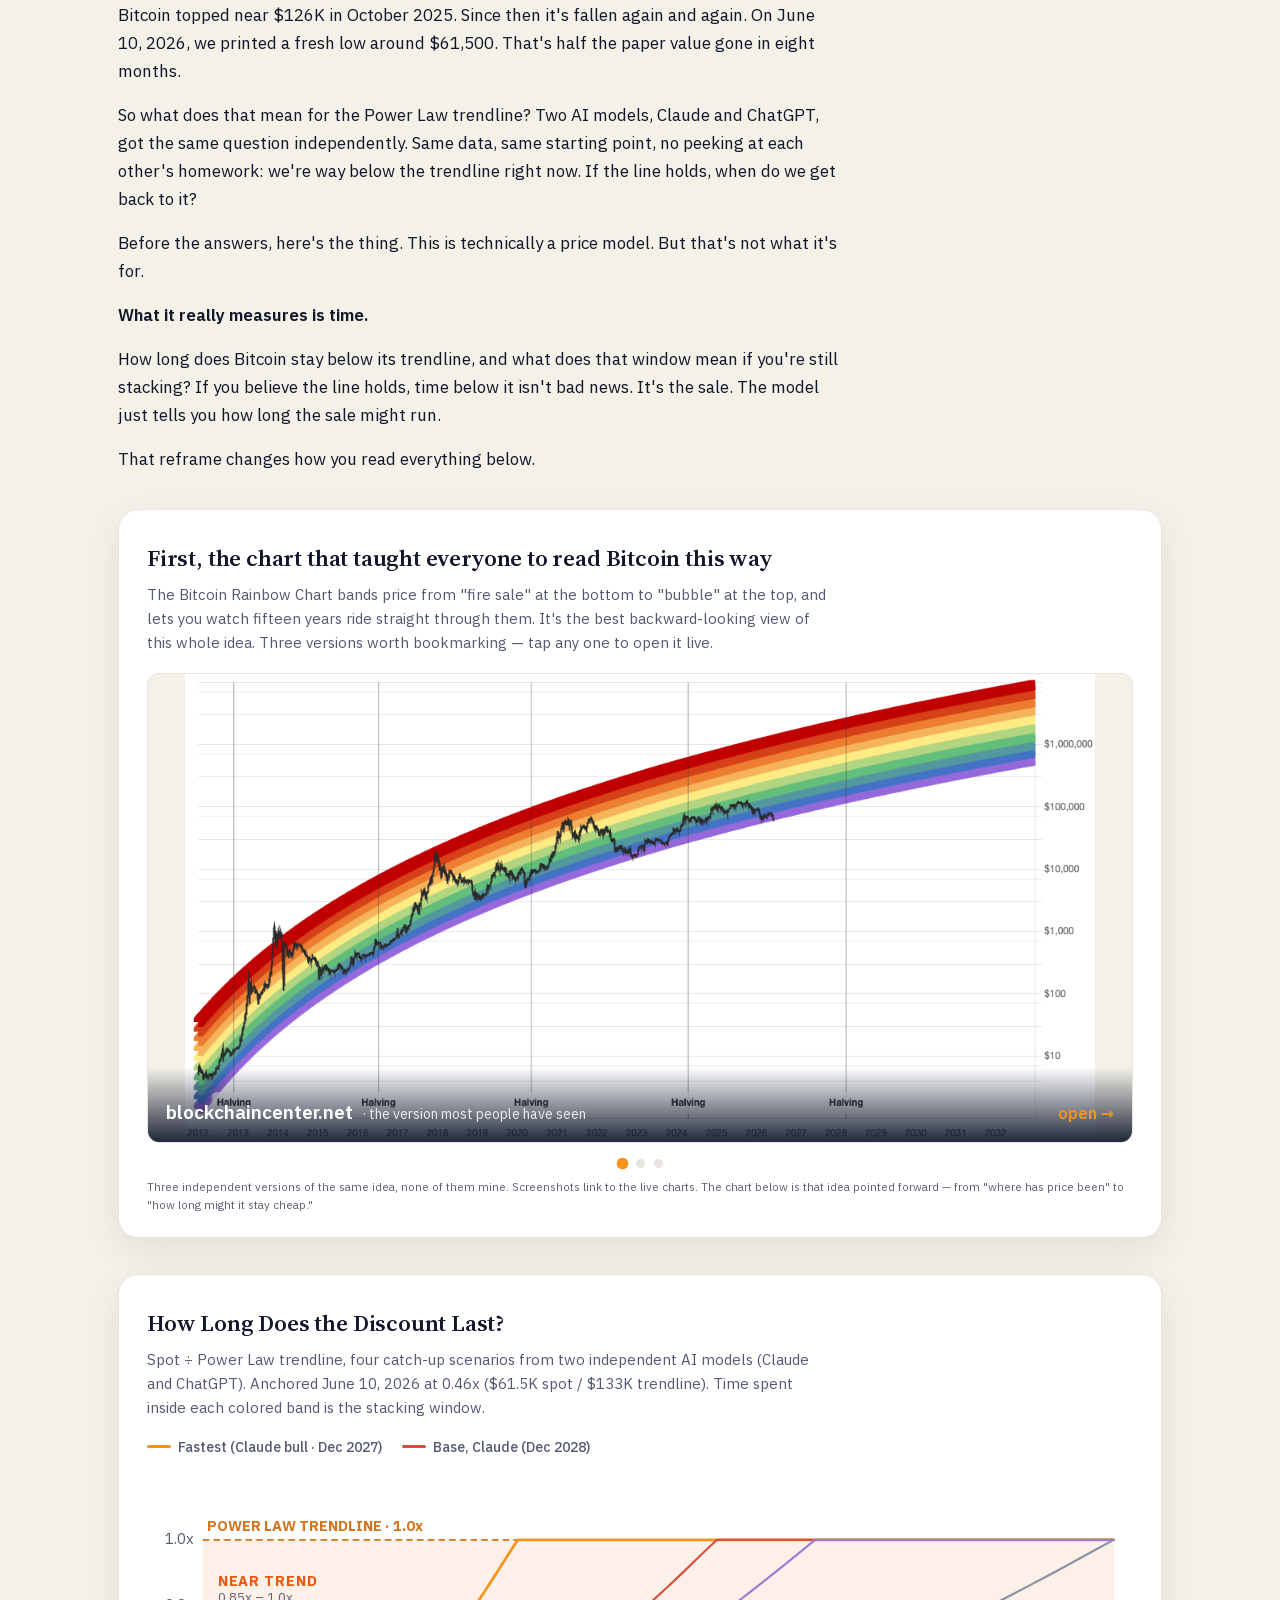
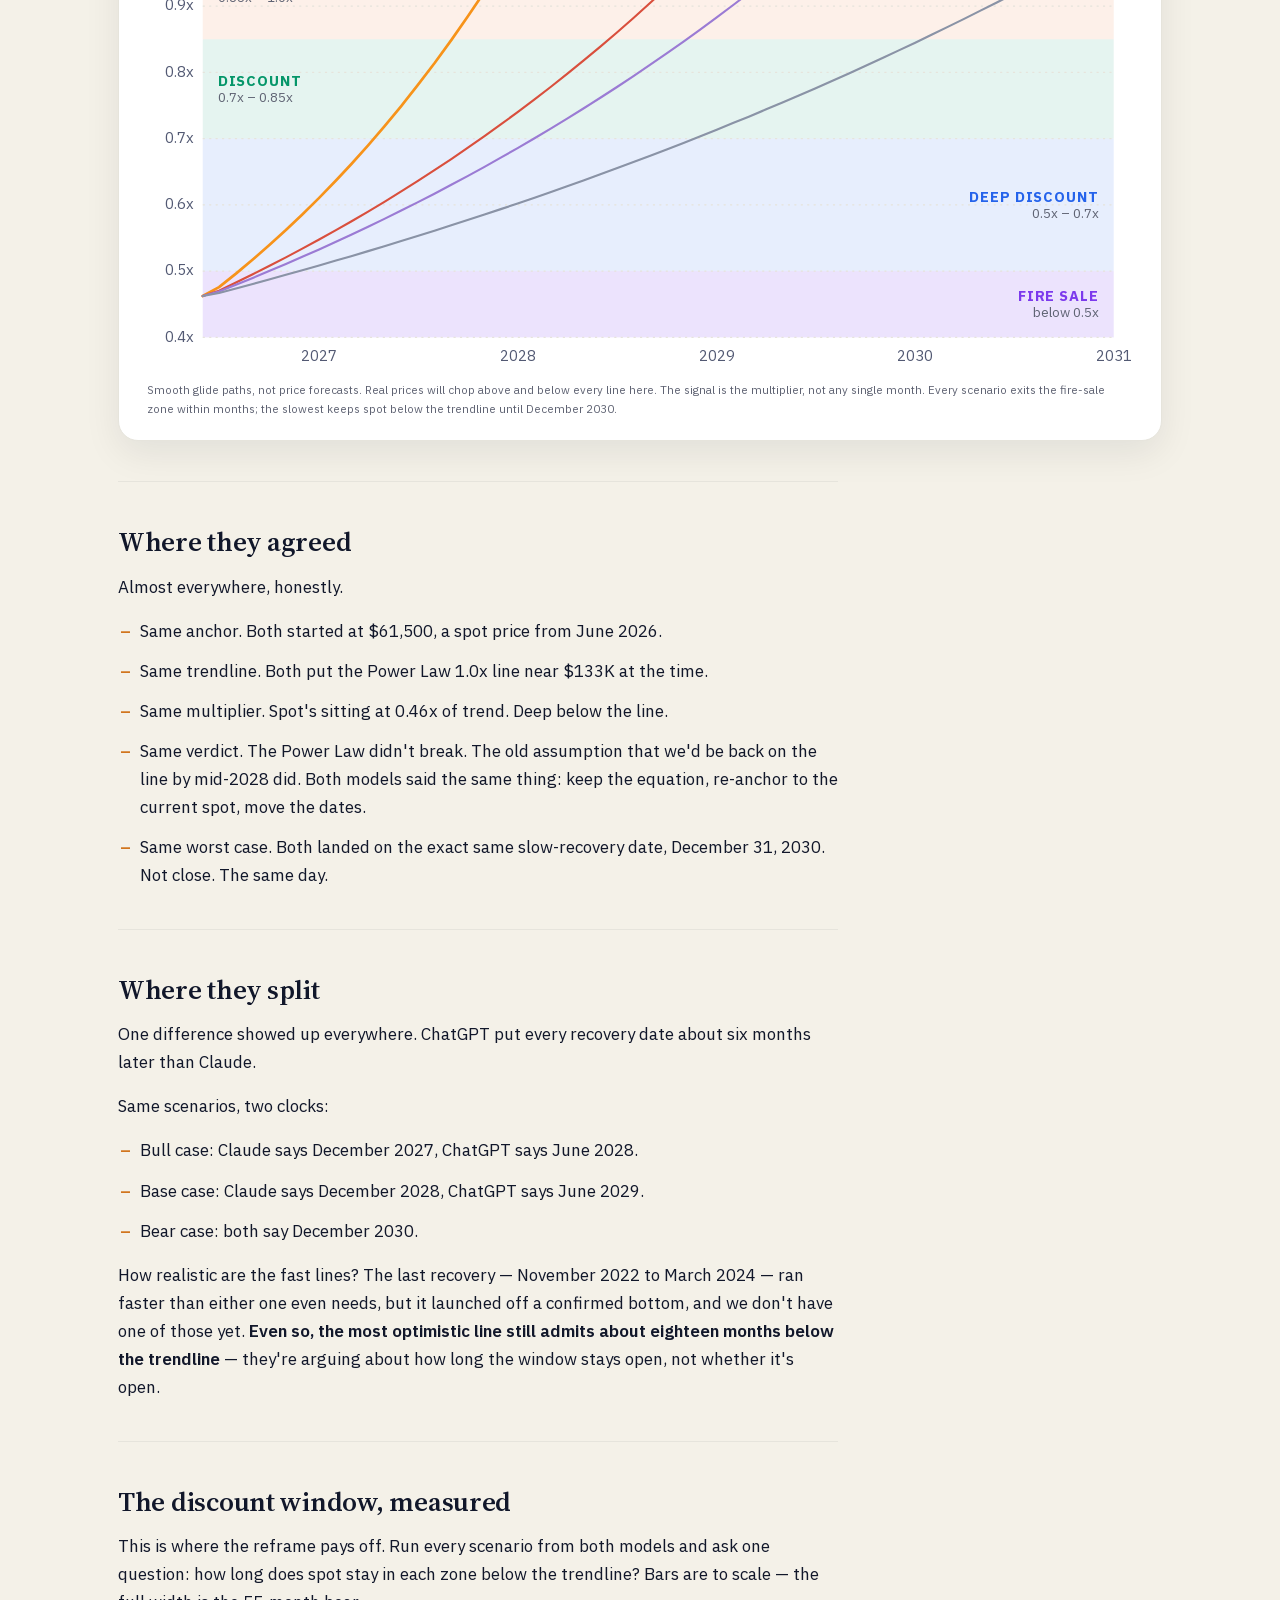
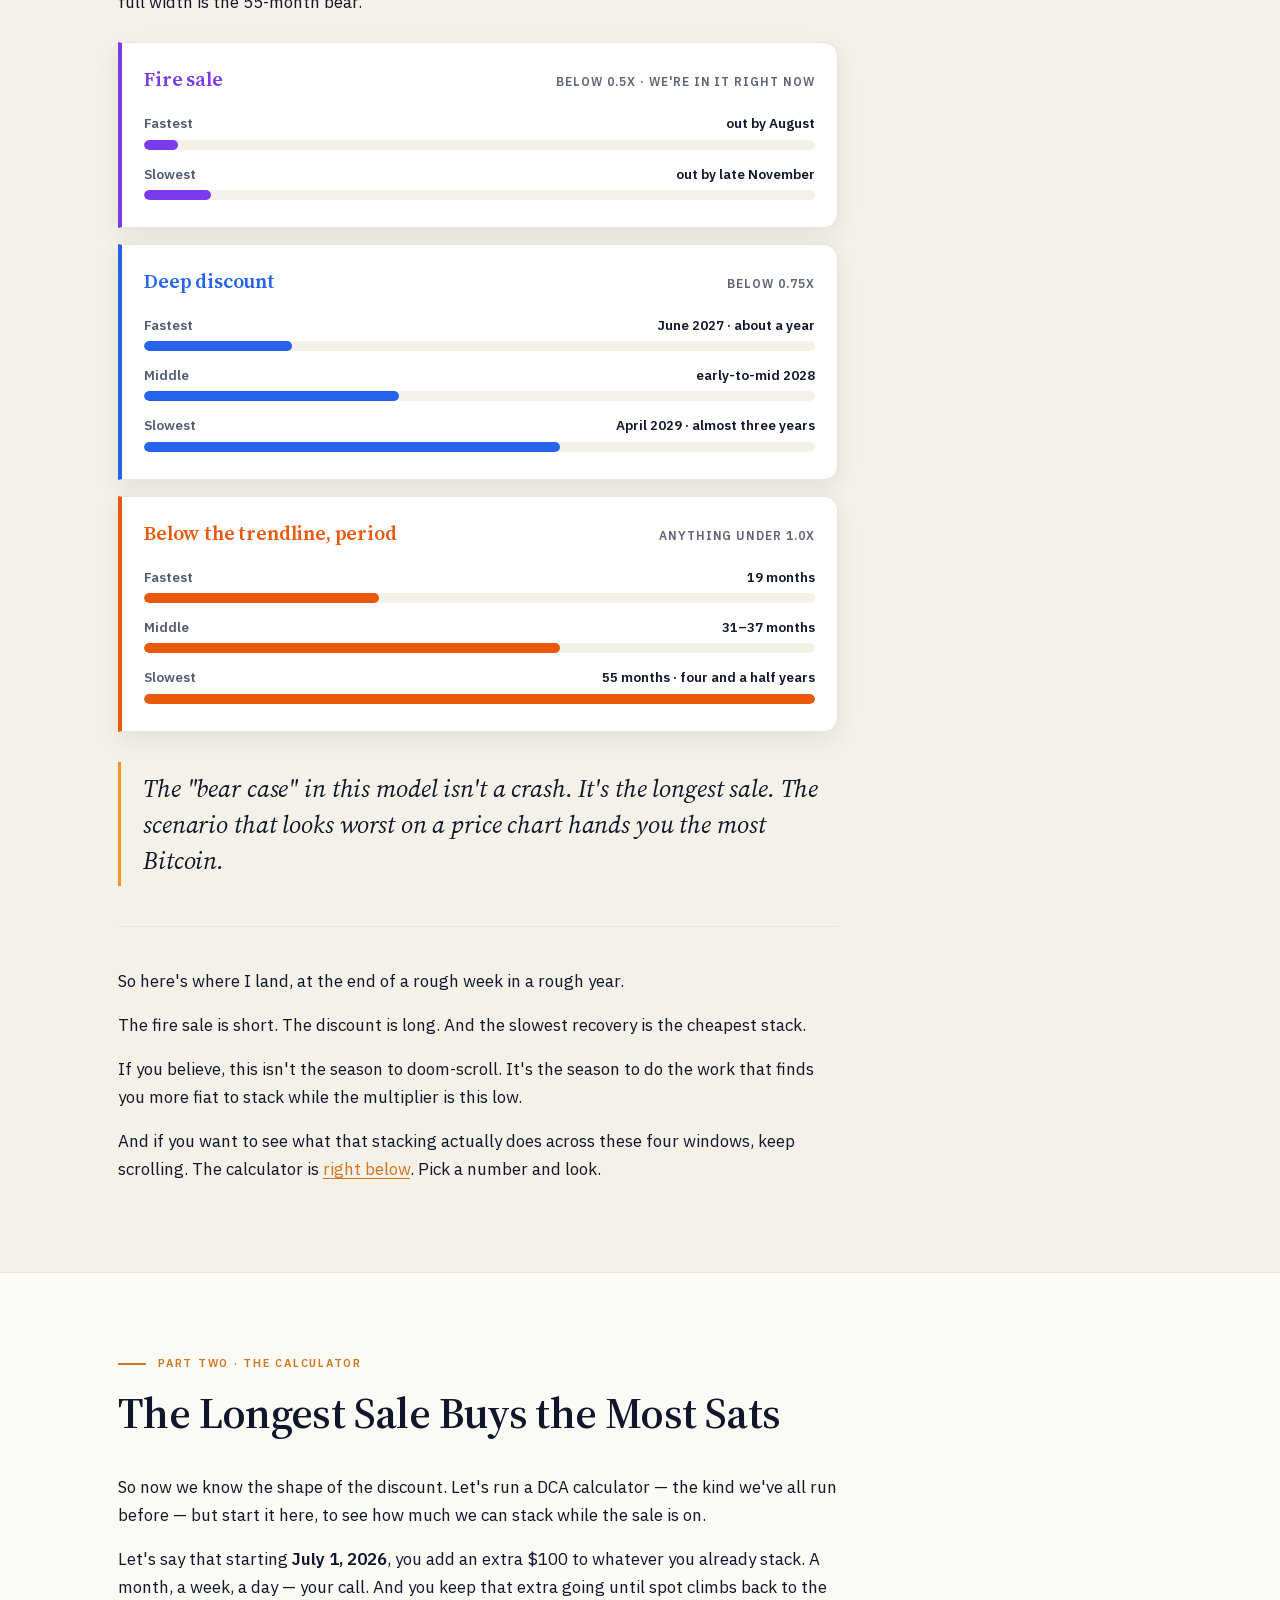
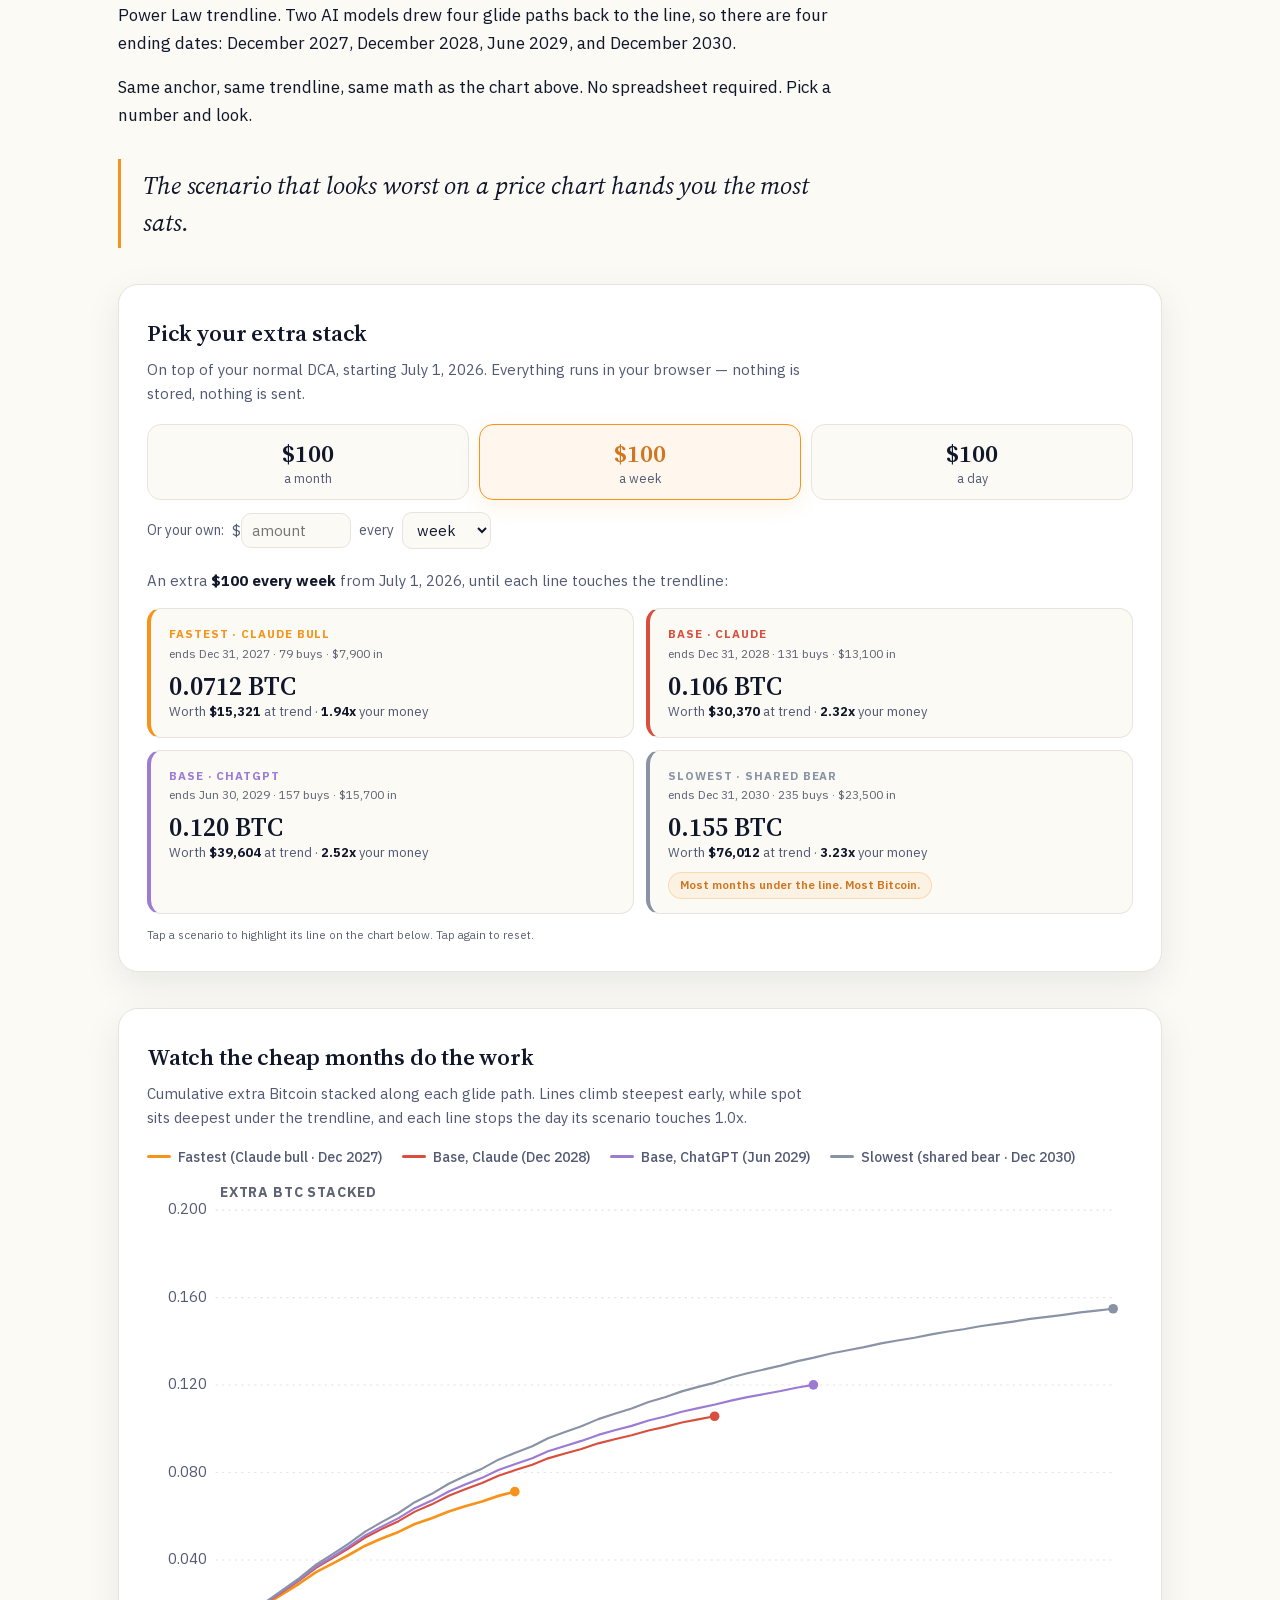
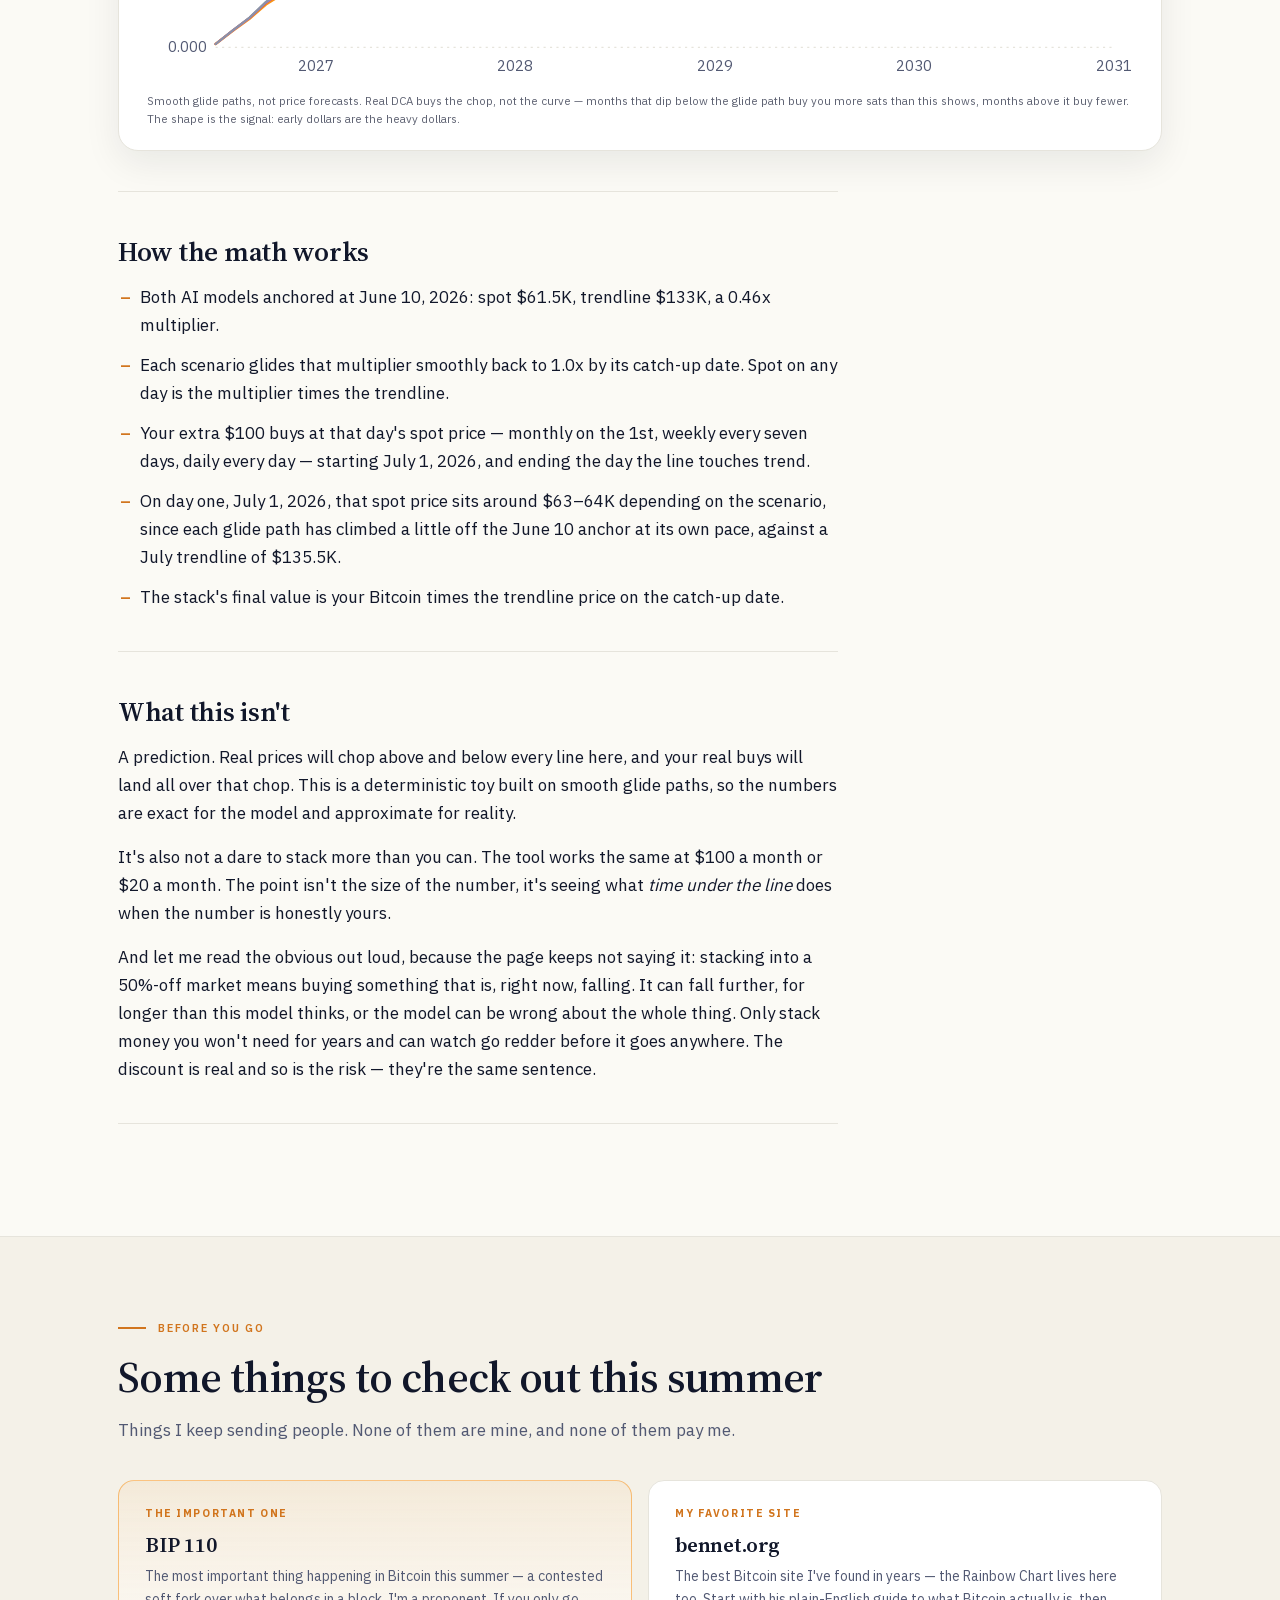
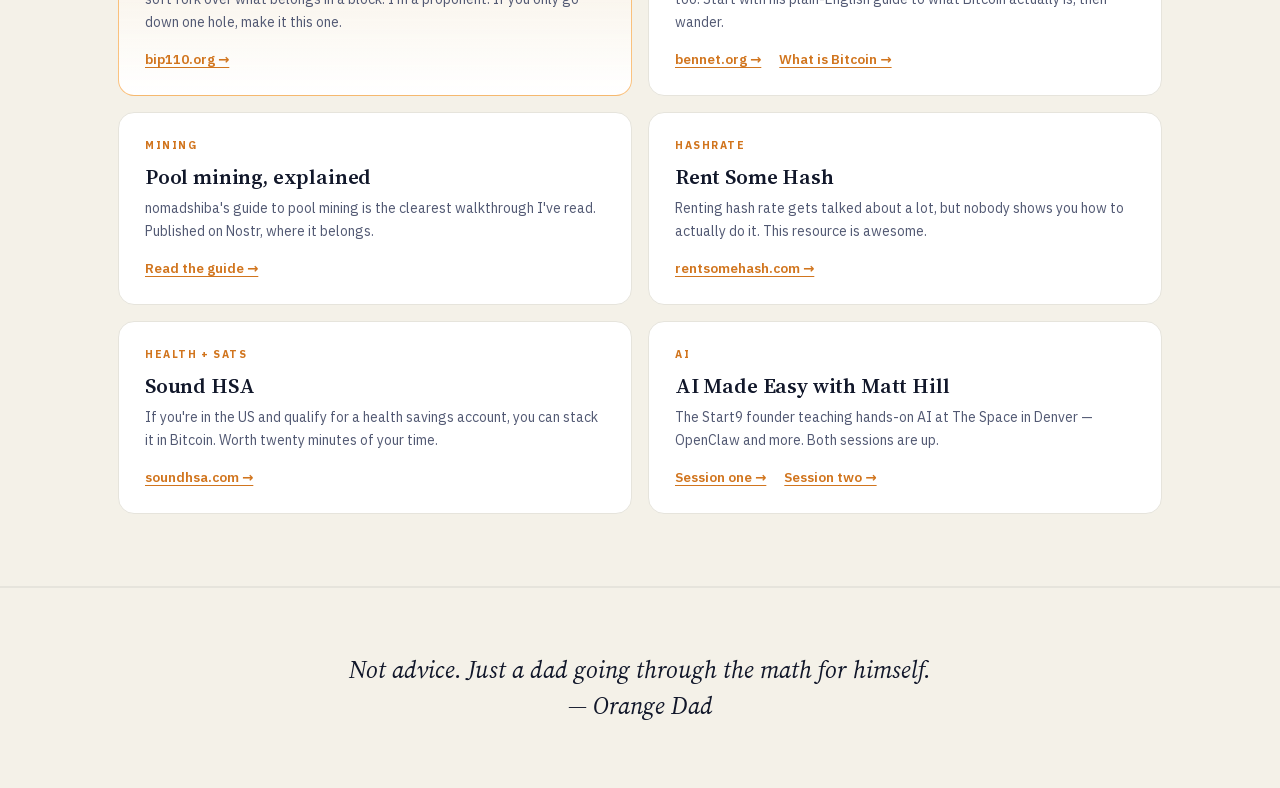
==== commit e75215f2: "Color discount-window bars to match the chart's zone bands Bars (and card titles/borders) now use th" ====
--- a/index.html
+++ b/index.html
@@ -255,7 +255,7 @@
   .zk { color: var(--muted); font-weight: 600; }
   .zv { color: var(--text); font-weight: 600; text-align: right; }
   .zbar { height: 10px; background: var(--bg-2); border-radius: 6px; overflow: hidden; }
-  .zfill { width: 0; height: 100%; border-radius: 6px; transition: width 1.8s cubic-bezier(0.22, 0.7, 0.25, 1); }
+  .zfill { width: 0; height: 100%; border-radius: 6px; background: var(--zc); transition: width 1.8s cubic-bezier(0.22, 0.7, 0.25, 1); }
   @media (prefers-reduced-motion: reduce) { .zfill { transition: none; } }
 
   /* === RABBIT HOLES === */
@@ -442,20 +442,20 @@
       <div class="zonecards" id="zonecards">
         <div class="zonecard" style="--zc:#7C3AED;">
           <div class="zone-head"><span class="zone-name">Fire sale</span><span class="zone-range">below 0.5x · we're in it right now</span></div>
-          <div class="zrow"><div class="zrow-top"><span class="zk">Fastest</span><span class="zv">out by August</span></div><div class="zbar"><div class="zfill" data-w="5" style="background:#f7931a"></div></div></div>
-          <div class="zrow"><div class="zrow-top"><span class="zk">Slowest</span><span class="zv">out by late November</span></div><div class="zbar"><div class="zfill" data-w="10" style="background:#8a93a6"></div></div></div>
+          <div class="zrow"><div class="zrow-top"><span class="zk">Fastest</span><span class="zv">out by August</span></div><div class="zbar"><div class="zfill" data-w="5"></div></div></div>
+          <div class="zrow"><div class="zrow-top"><span class="zk">Slowest</span><span class="zv">out by late November</span></div><div class="zbar"><div class="zfill" data-w="10"></div></div></div>
         </div>
         <div class="zonecard" style="--zc:#2563EB;">
           <div class="zone-head"><span class="zone-name">Deep discount</span><span class="zone-range">below 0.75x</span></div>
-          <div class="zrow"><div class="zrow-top"><span class="zk">Fastest</span><span class="zv">June 2027 · about a year</span></div><div class="zbar"><div class="zfill" data-w="22" style="background:#f7931a"></div></div></div>
-          <div class="zrow"><div class="zrow-top"><span class="zk">Middle</span><span class="zv">early-to-mid 2028</span></div><div class="zbar"><div class="zfill" data-w="38" style="background:#9b7bd4"></div></div></div>
-          <div class="zrow"><div class="zrow-top"><span class="zk">Slowest</span><span class="zv">April 2029 · almost three years</span></div><div class="zbar"><div class="zfill" data-w="62" style="background:#8a93a6"></div></div></div>
+          <div class="zrow"><div class="zrow-top"><span class="zk">Fastest</span><span class="zv">June 2027 · about a year</span></div><div class="zbar"><div class="zfill" data-w="22"></div></div></div>
+          <div class="zrow"><div class="zrow-top"><span class="zk">Middle</span><span class="zv">early-to-mid 2028</span></div><div class="zbar"><div class="zfill" data-w="38"></div></div></div>
+          <div class="zrow"><div class="zrow-top"><span class="zk">Slowest</span><span class="zv">April 2029 · almost three years</span></div><div class="zbar"><div class="zfill" data-w="62"></div></div></div>
         </div>
-        <div class="zonecard" style="--zc:#d1751e;">
+        <div class="zonecard" style="--zc:#EA580C;">
           <div class="zone-head"><span class="zone-name">Below the trendline, period</span><span class="zone-range">anything under 1.0x</span></div>
-          <div class="zrow"><div class="zrow-top"><span class="zk">Fastest</span><span class="zv">19 months</span></div><div class="zbar"><div class="zfill" data-w="35" style="background:#f7931a"></div></div></div>
-          <div class="zrow"><div class="zrow-top"><span class="zk">Middle</span><span class="zv">31–37 months</span></div><div class="zbar"><div class="zfill" data-w="62" style="background:#9b7bd4"></div></div></div>
-          <div class="zrow"><div class="zrow-top"><span class="zk">Slowest</span><span class="zv">55 months · four and a half years</span></div><div class="zbar"><div class="zfill" data-w="100" style="background:#8a93a6"></div></div></div>
+          <div class="zrow"><div class="zrow-top"><span class="zk">Fastest</span><span class="zv">19 months</span></div><div class="zbar"><div class="zfill" data-w="35"></div></div></div>
+          <div class="zrow"><div class="zrow-top"><span class="zk">Middle</span><span class="zv">31–37 months</span></div><div class="zbar"><div class="zfill" data-w="62"></div></div></div>
+          <div class="zrow"><div class="zrow-top"><span class="zk">Slowest</span><span class="zv">55 months · four and a half years</span></div><div class="zbar"><div class="zfill" data-w="100"></div></div></div>
         </div>
       </div>
       <div class="pullquote">The "bear case" in this model isn't a crash. It's the longest sale. The scenario that looks worst on a price chart hands you the most Bitcoin.</div>
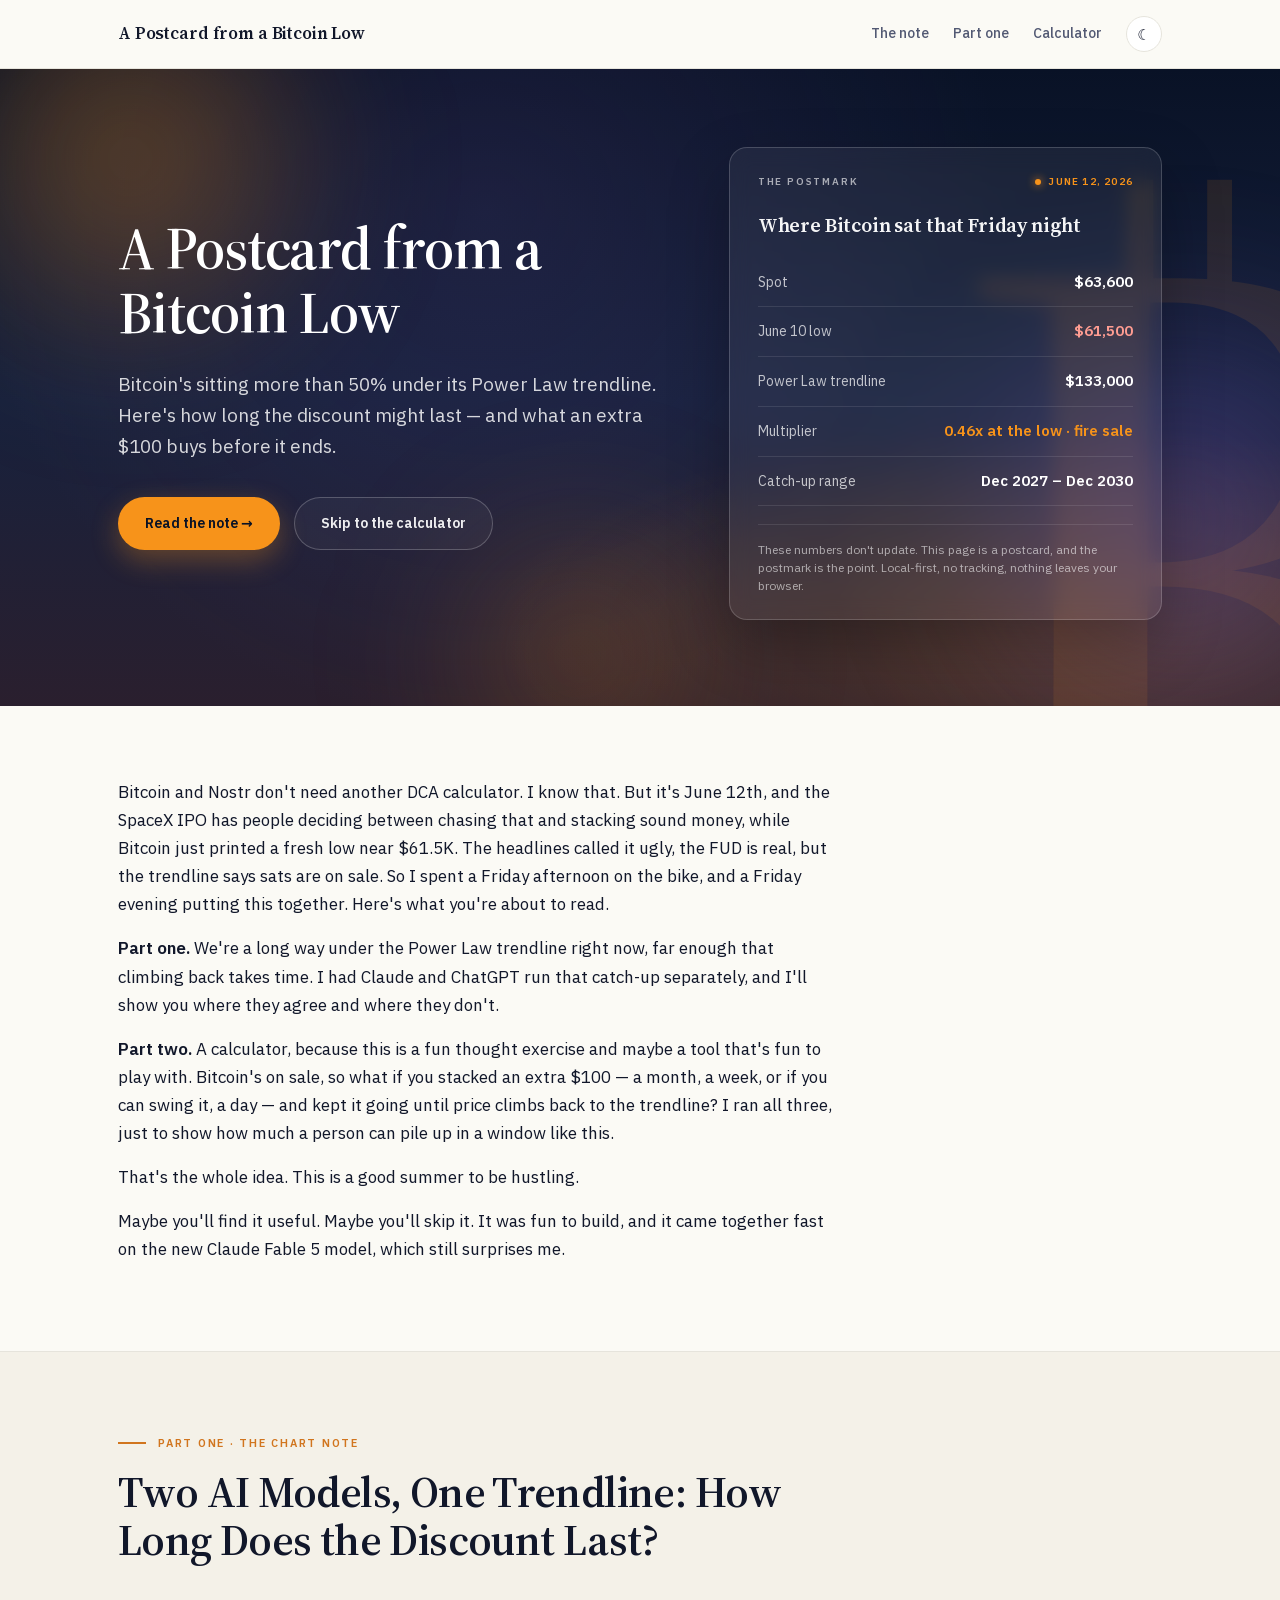
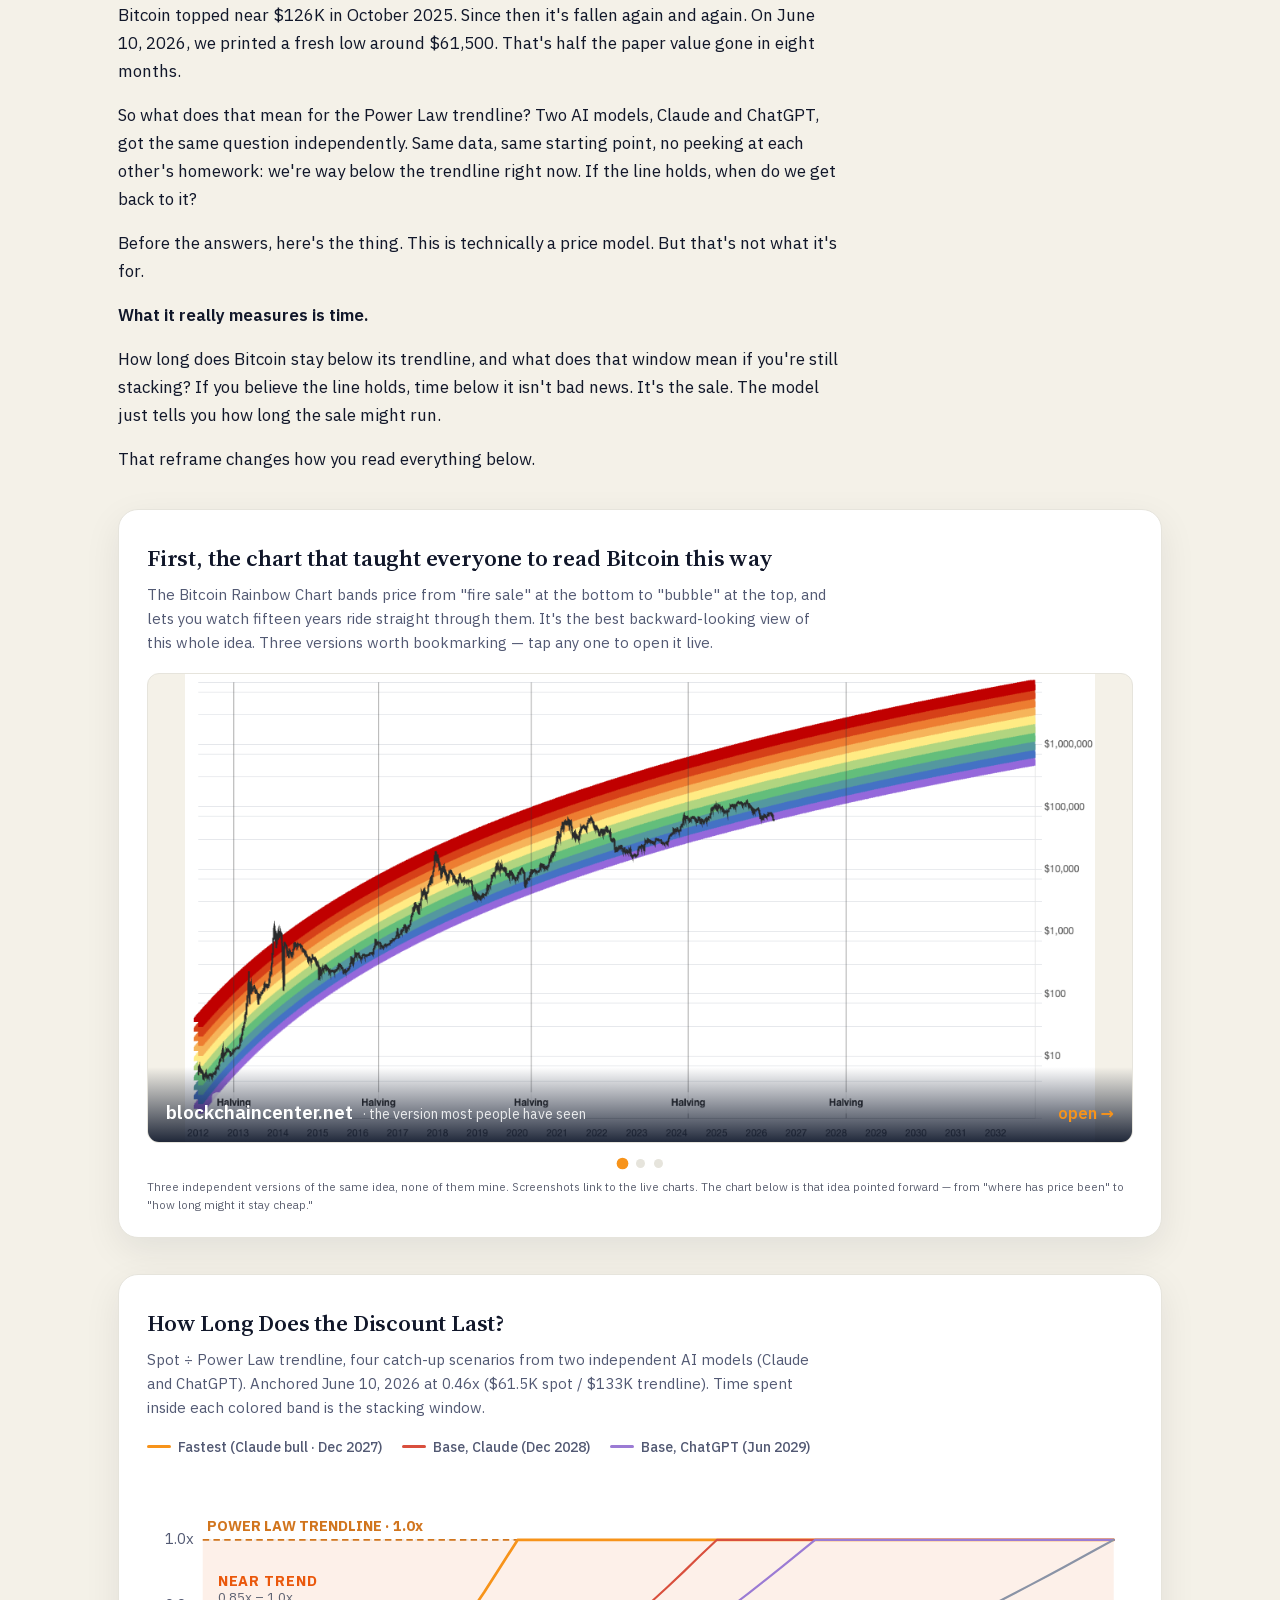
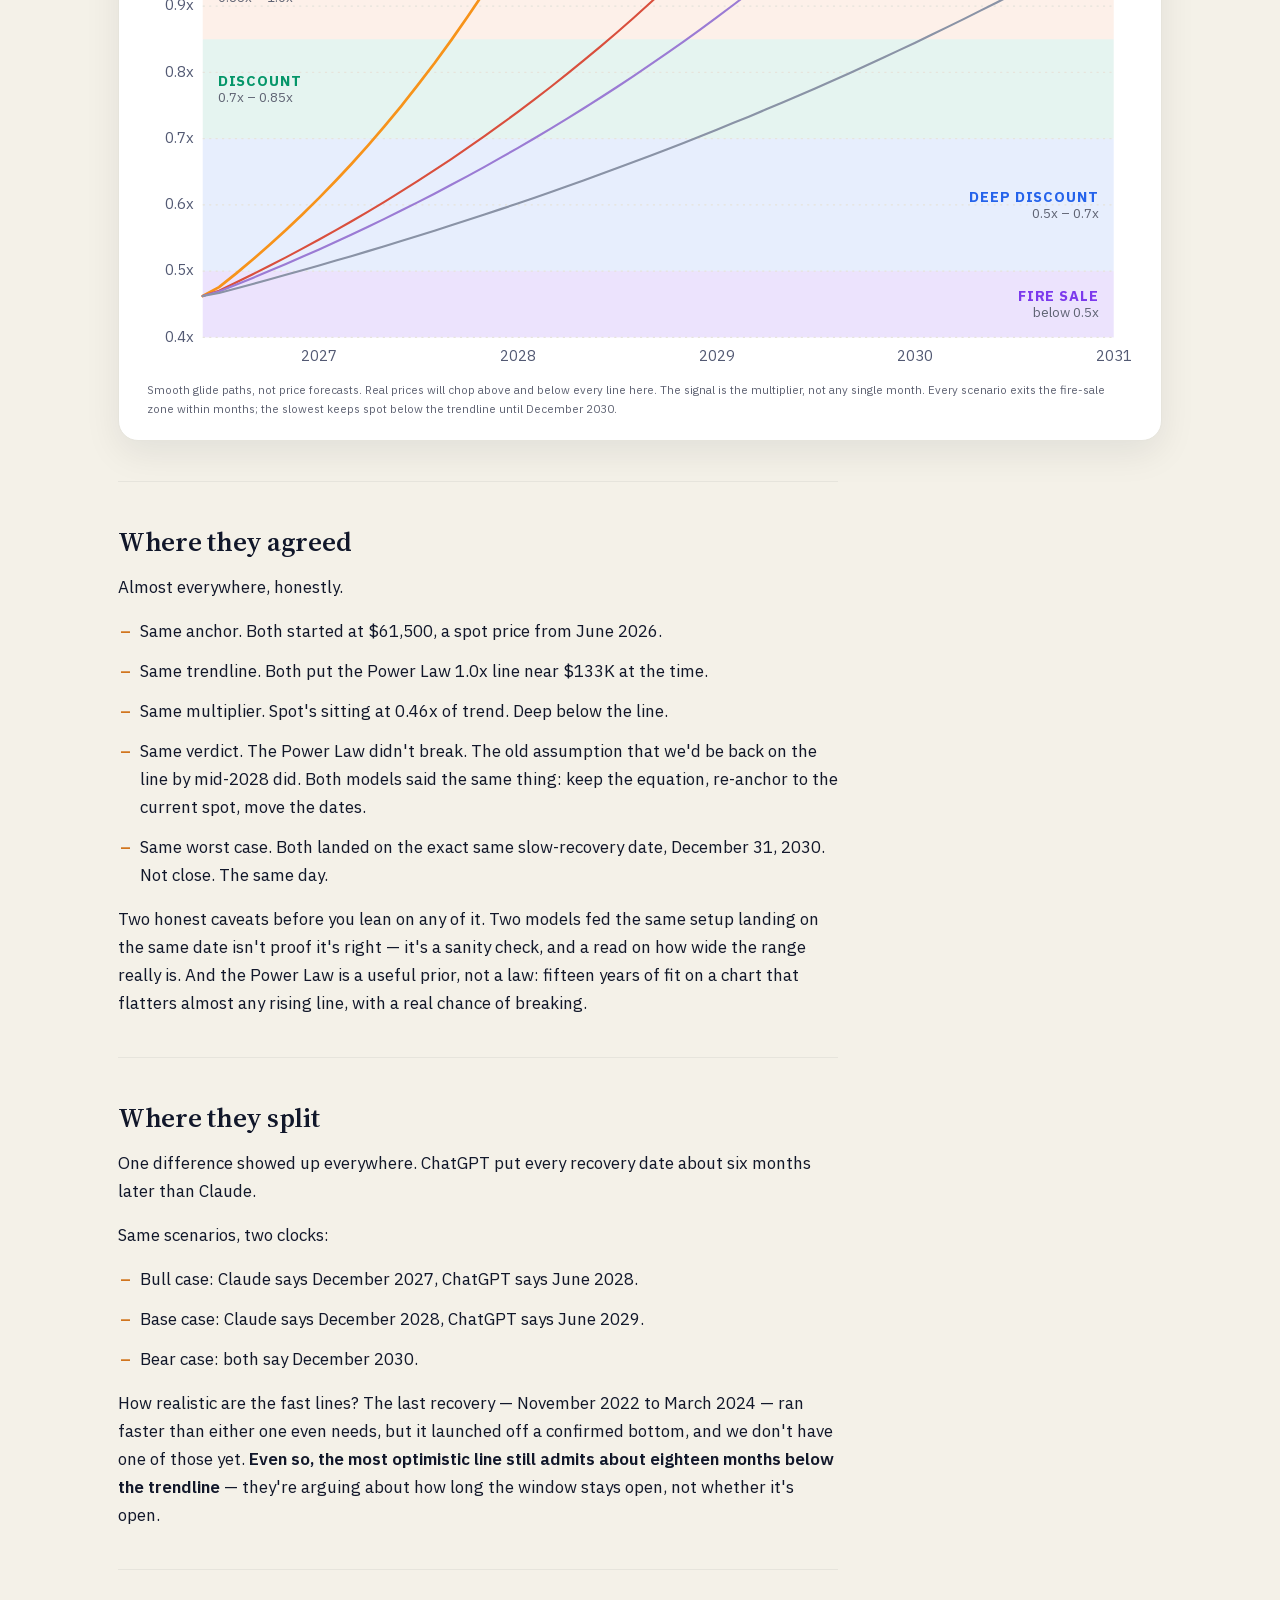
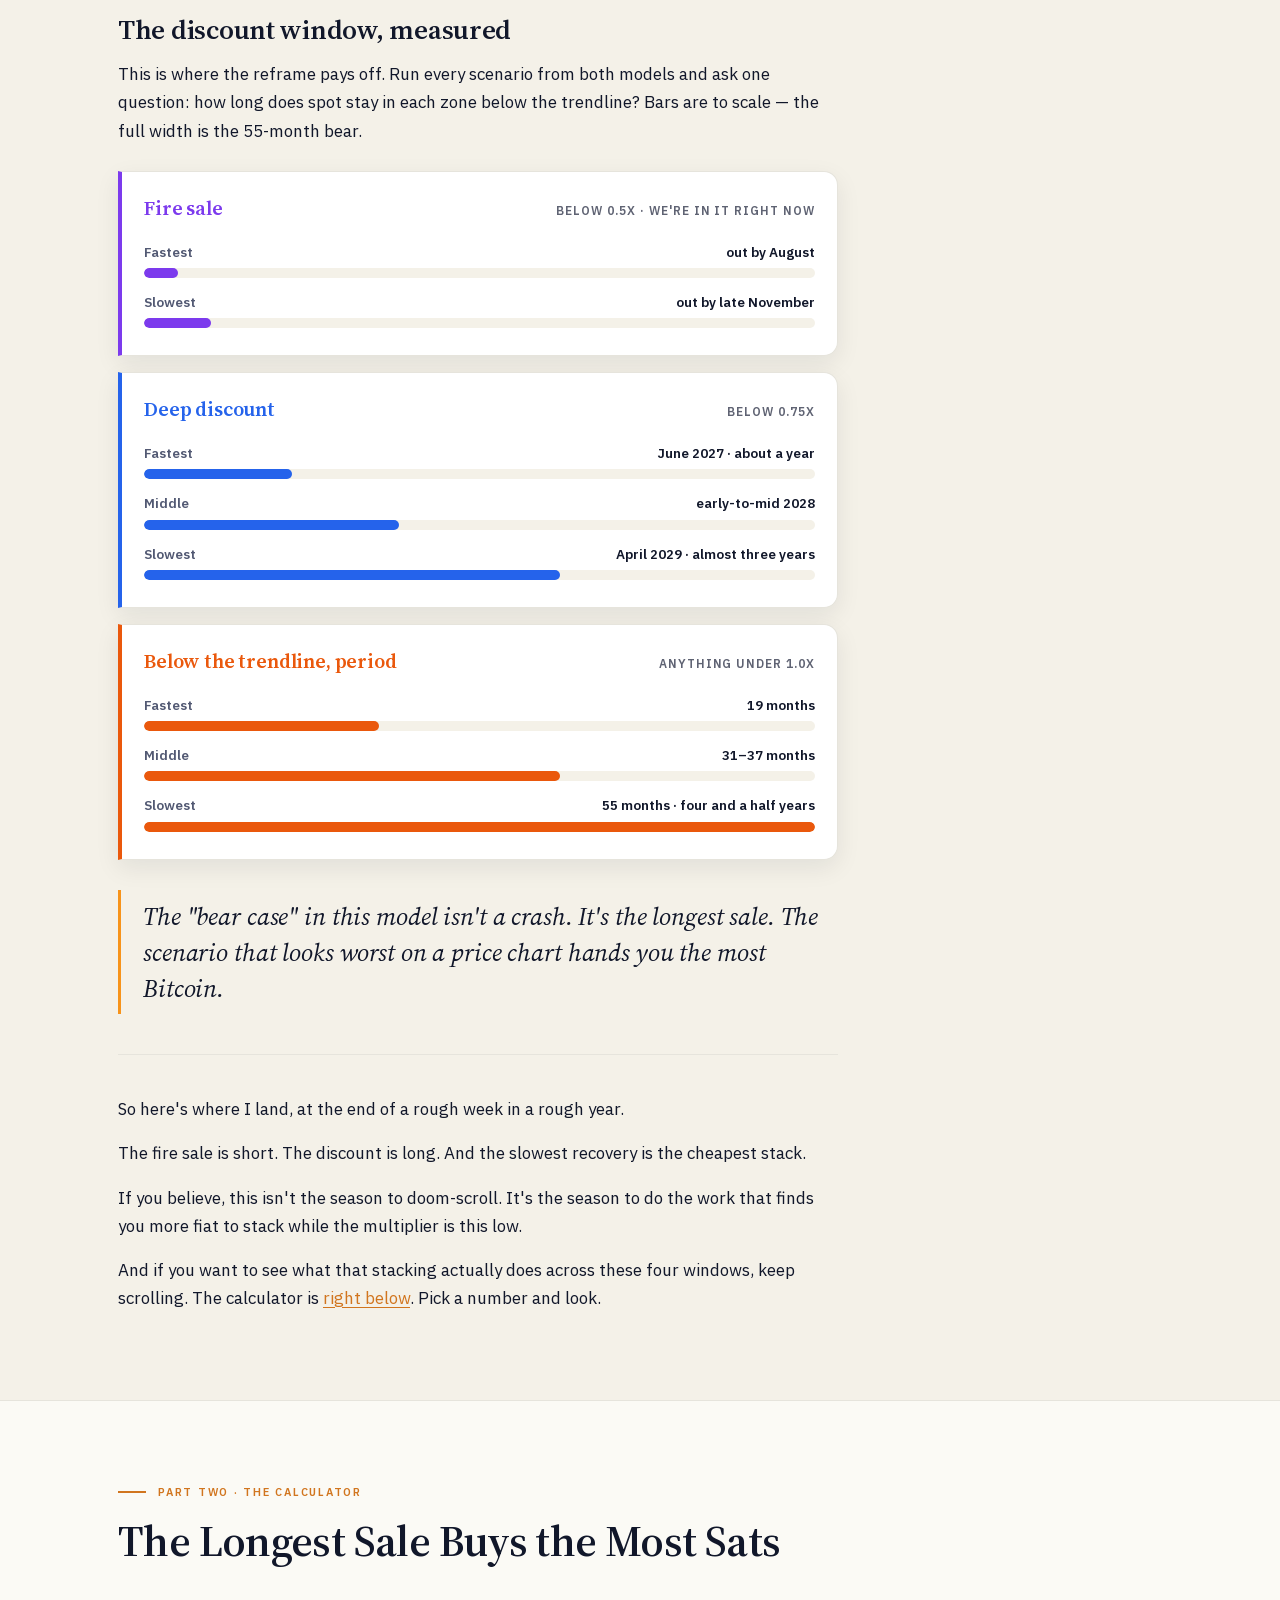
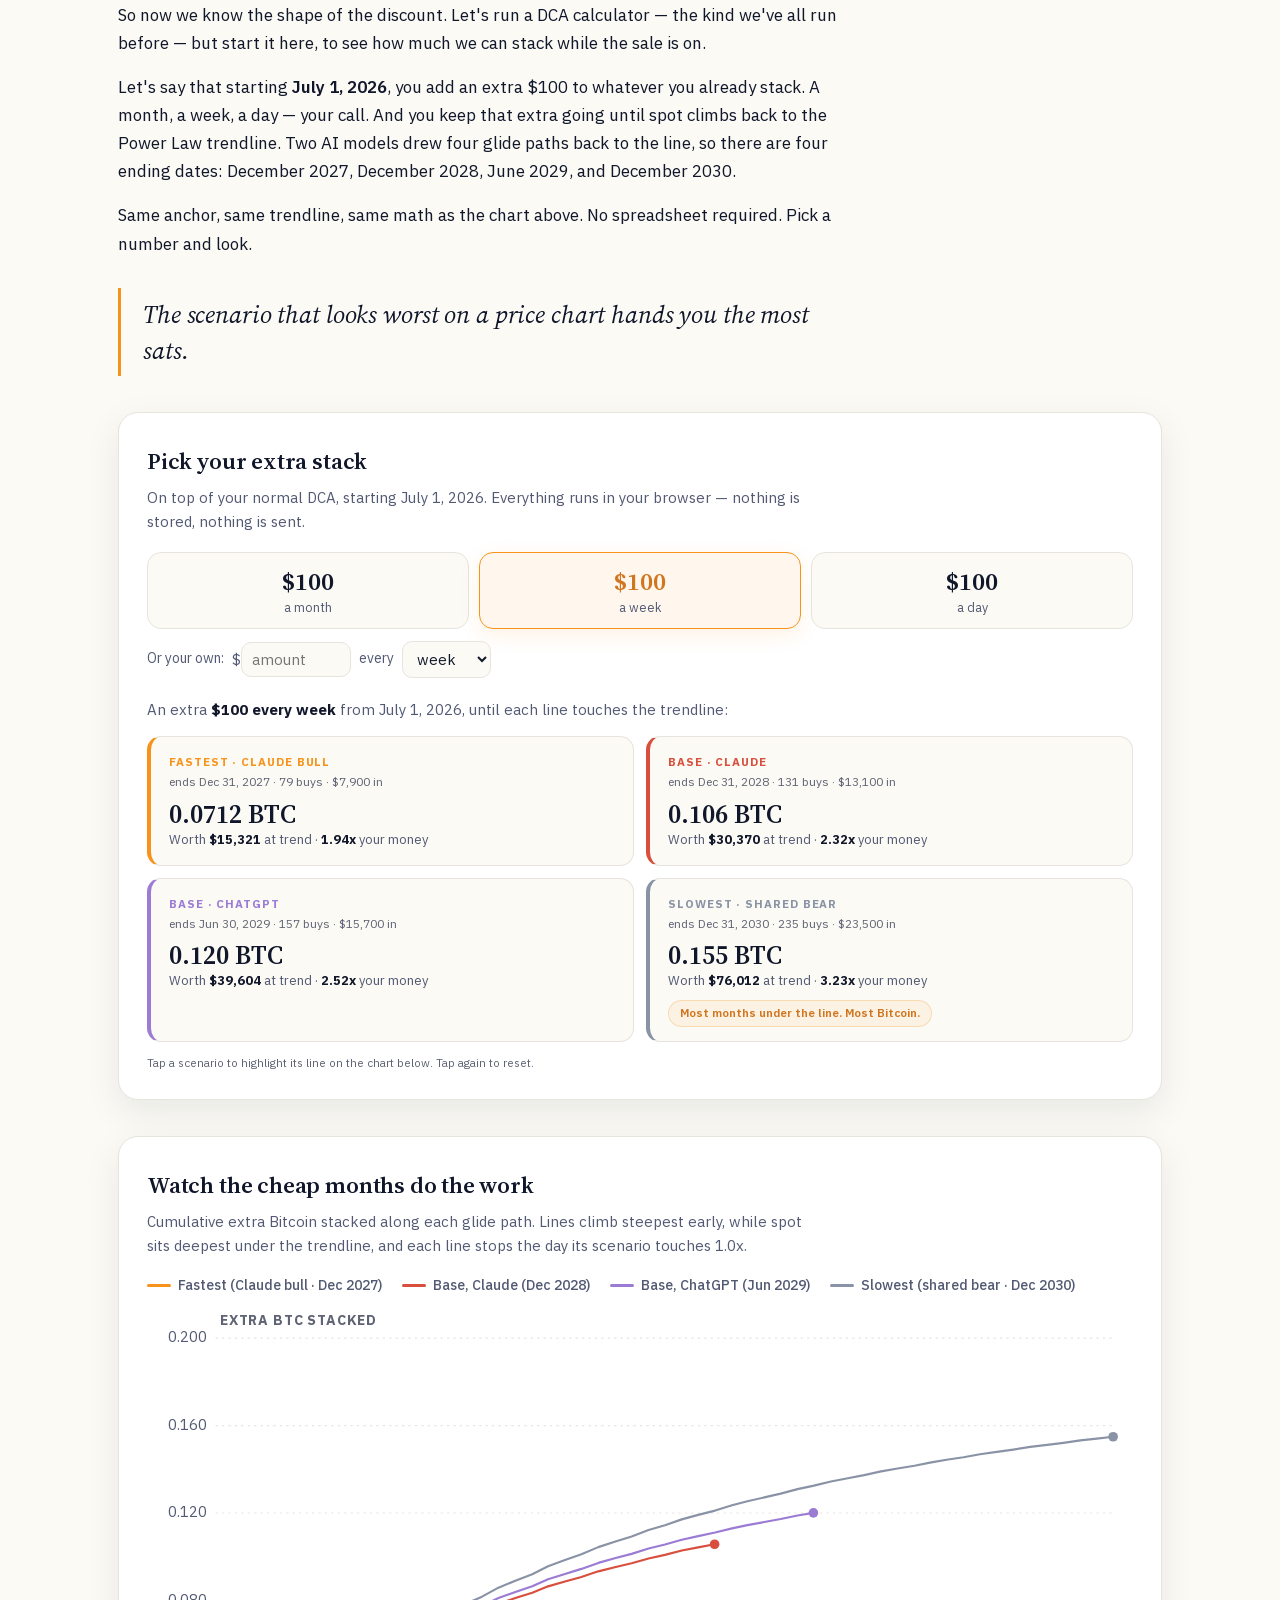
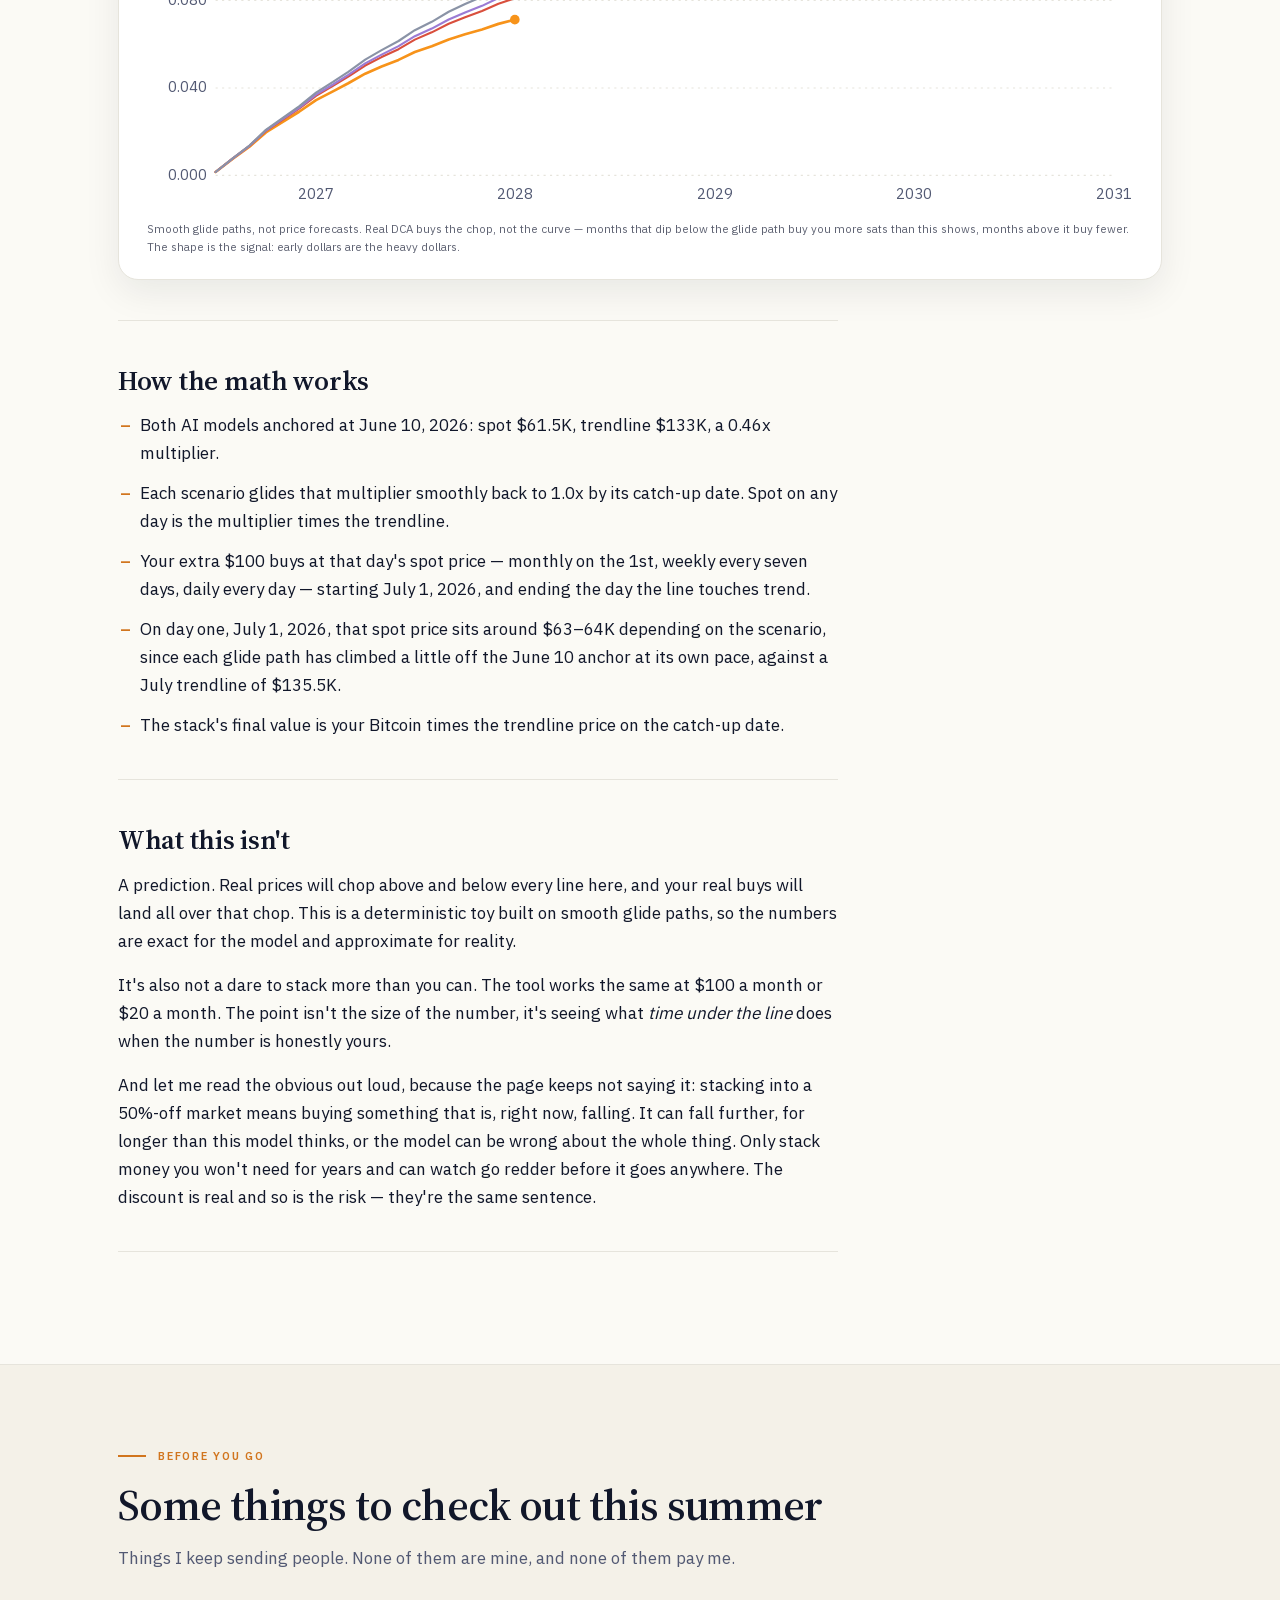
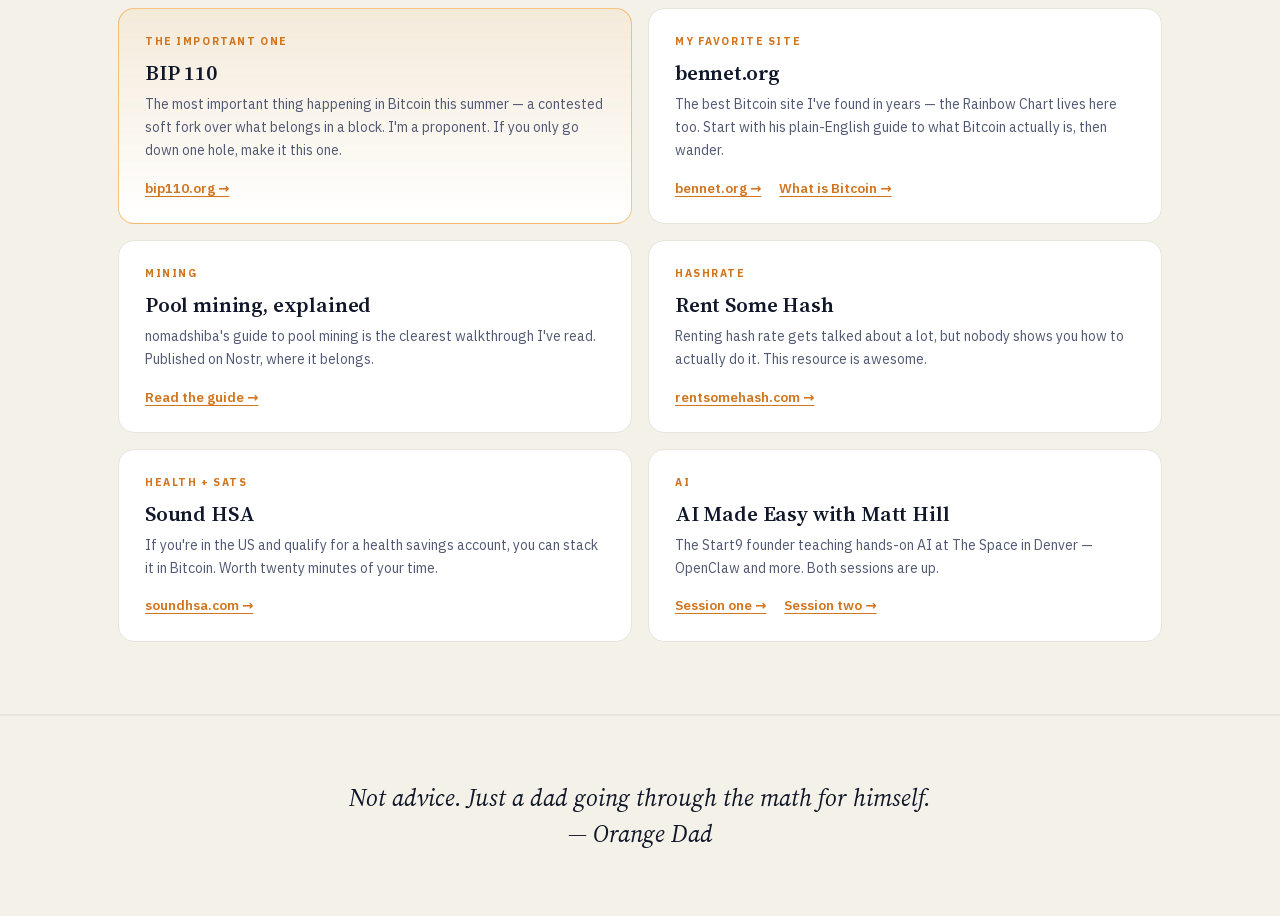
==== commit a92901d6: "Restore the two credibility caveats, tightened to two sentences The length trim removed the AI-agree" ====
--- a/index.html
+++ b/index.html
@@ -420,6 +420,7 @@
         <li>Same verdict. The Power Law didn't break. The old assumption that we'd be back on the line by mid-2028 did. Both models said the same thing: keep the equation, re-anchor to the current spot, move the dates.</li>
         <li>Same worst case. Both landed on the exact same slow-recovery date, December 31, 2030. Not close. The same day.</li>
       </ul>
+      <p>Two honest caveats before you lean on any of it. Two models fed the same setup landing on the same date isn't proof it's right — it's a sanity check, and a read on how wide the range really is. And the Power Law is a useful prior, not a law: fifteen years of fit on a chart that flatters almost any rising line, with a real chance of breaking.</p>
     </div>
 
     <div class="prose reveal">
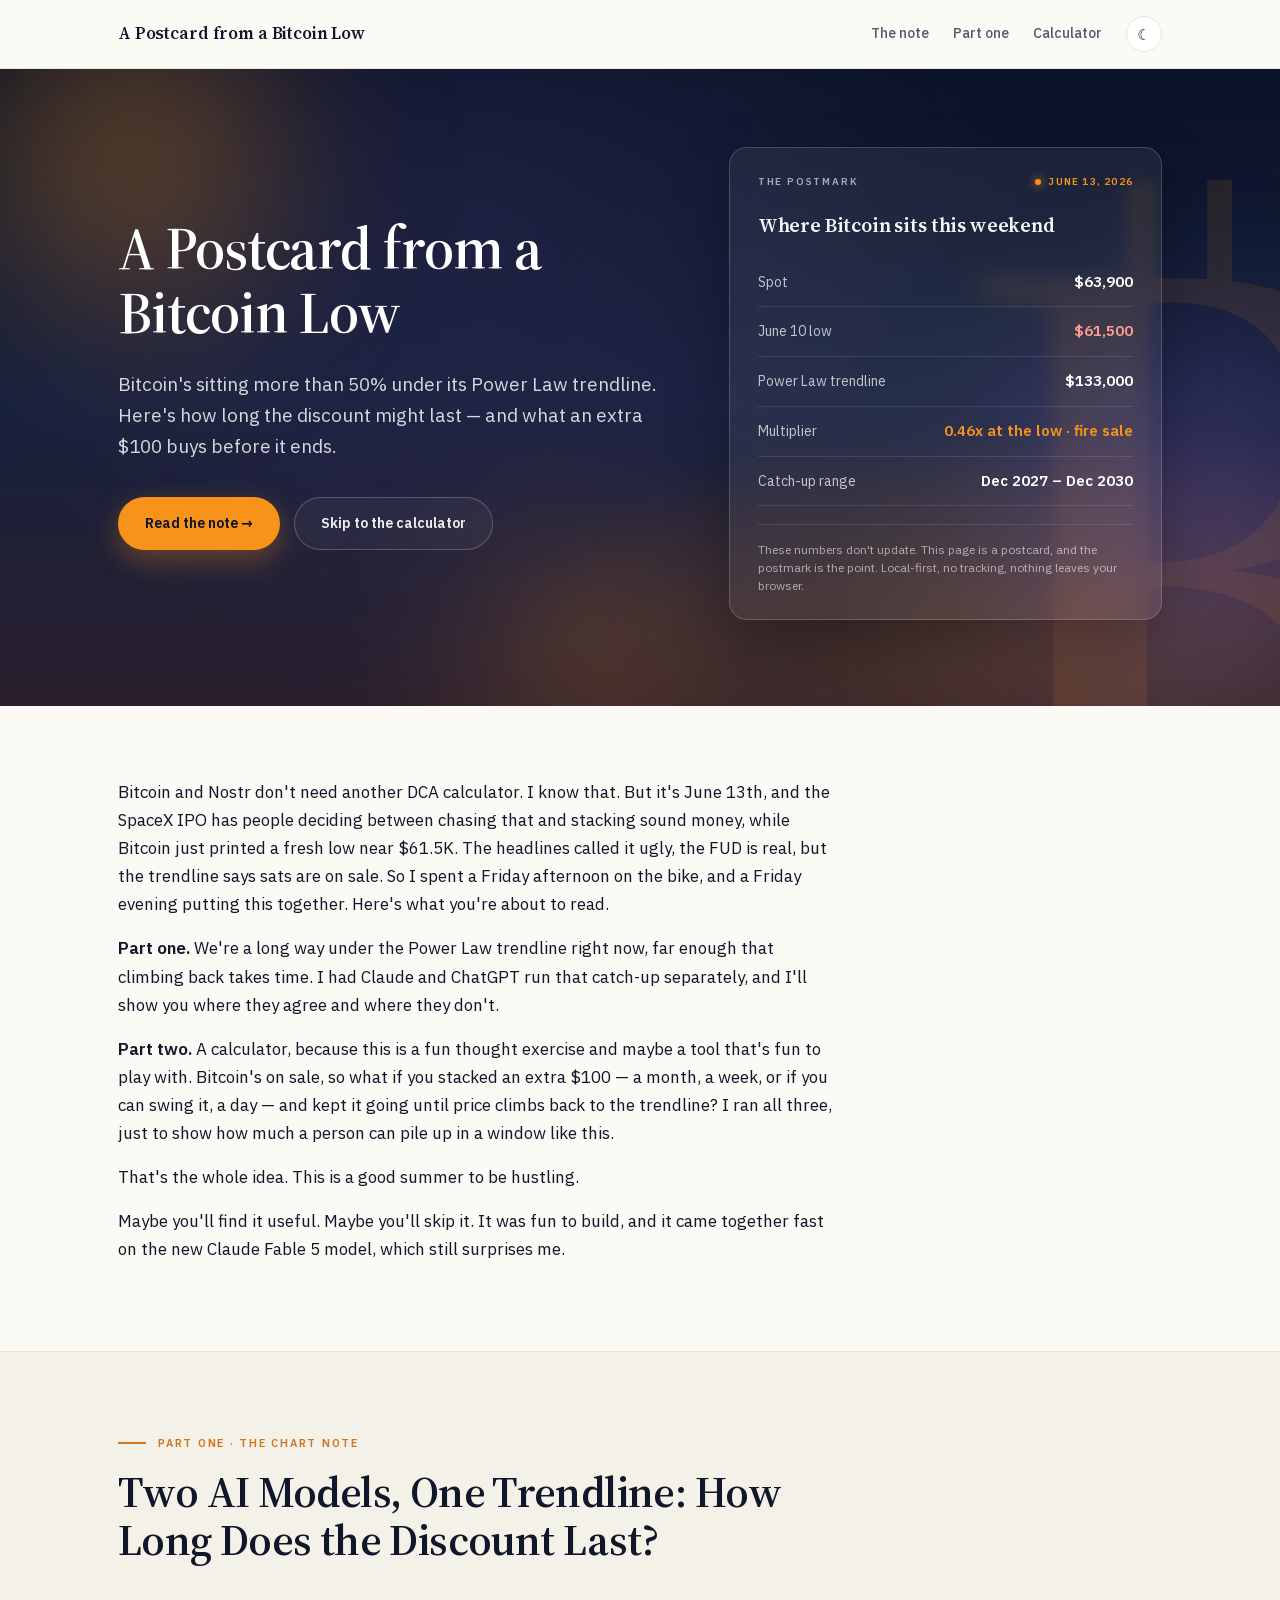
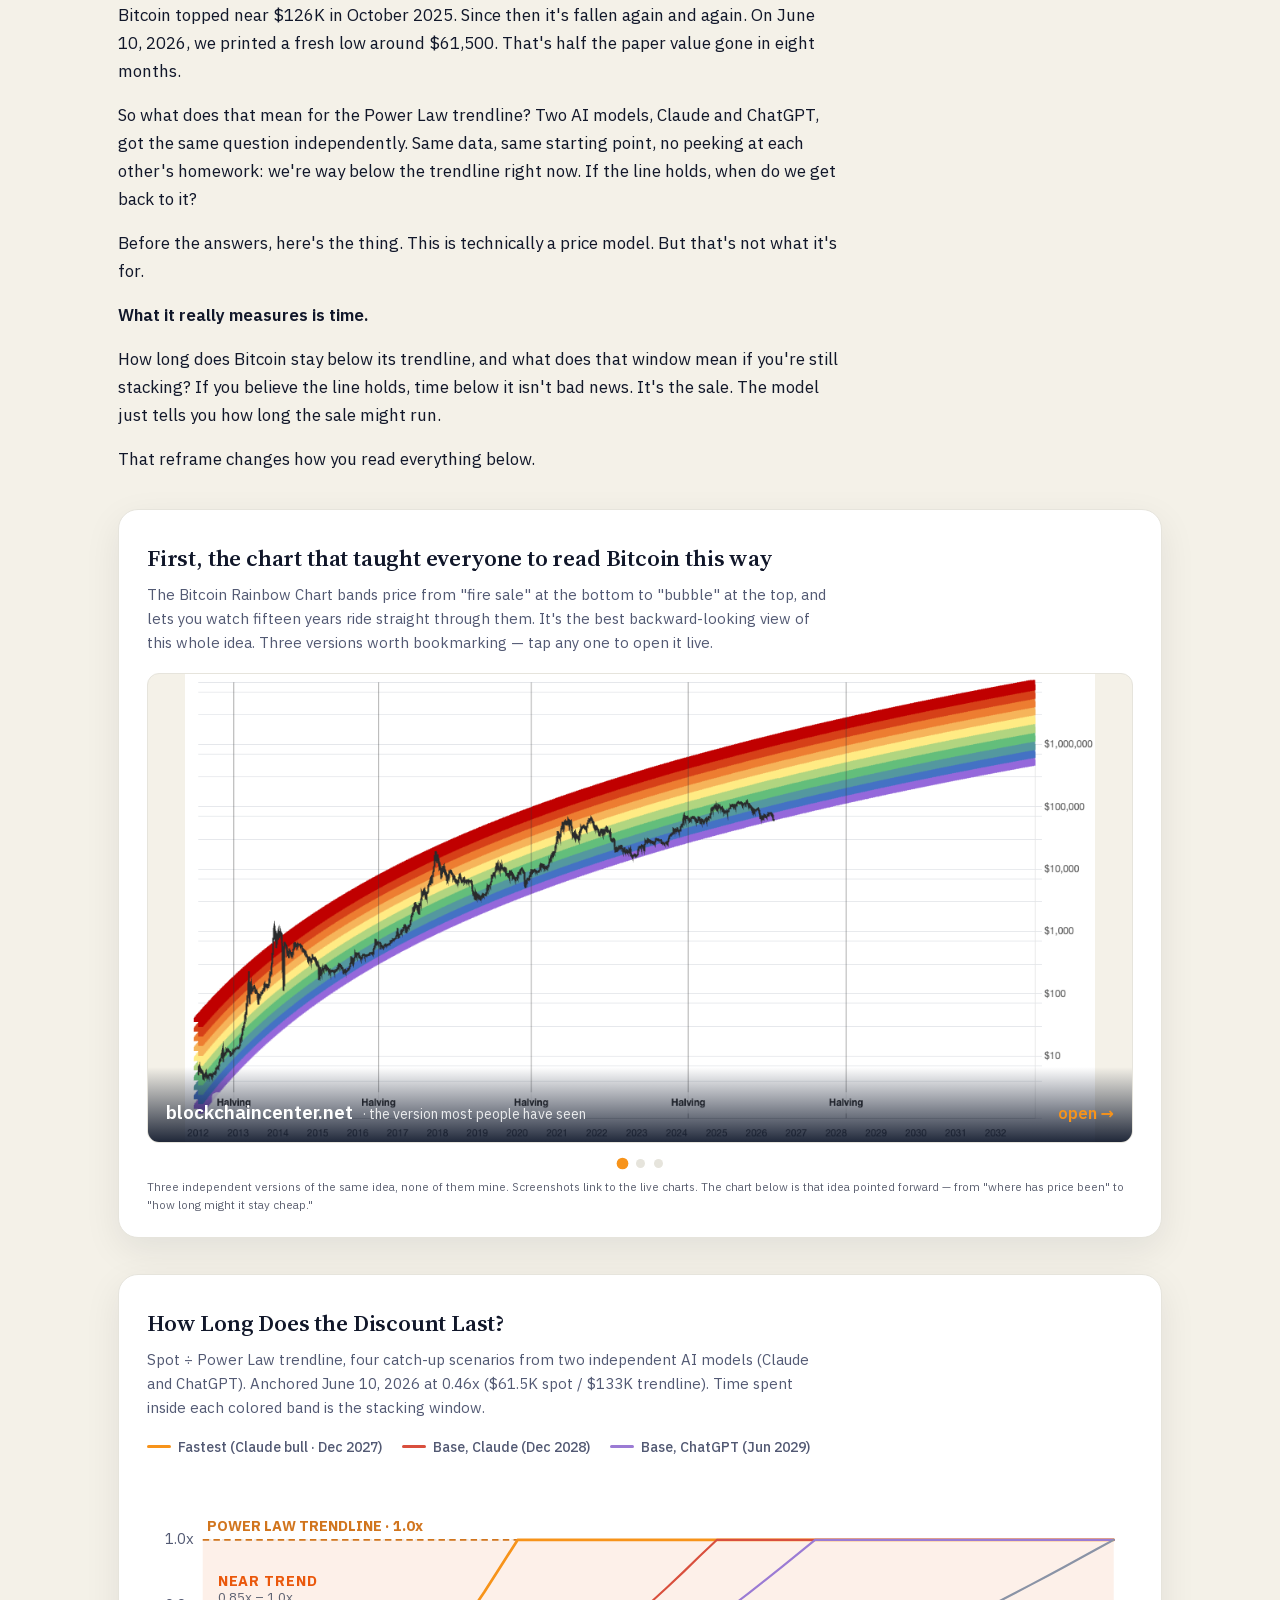
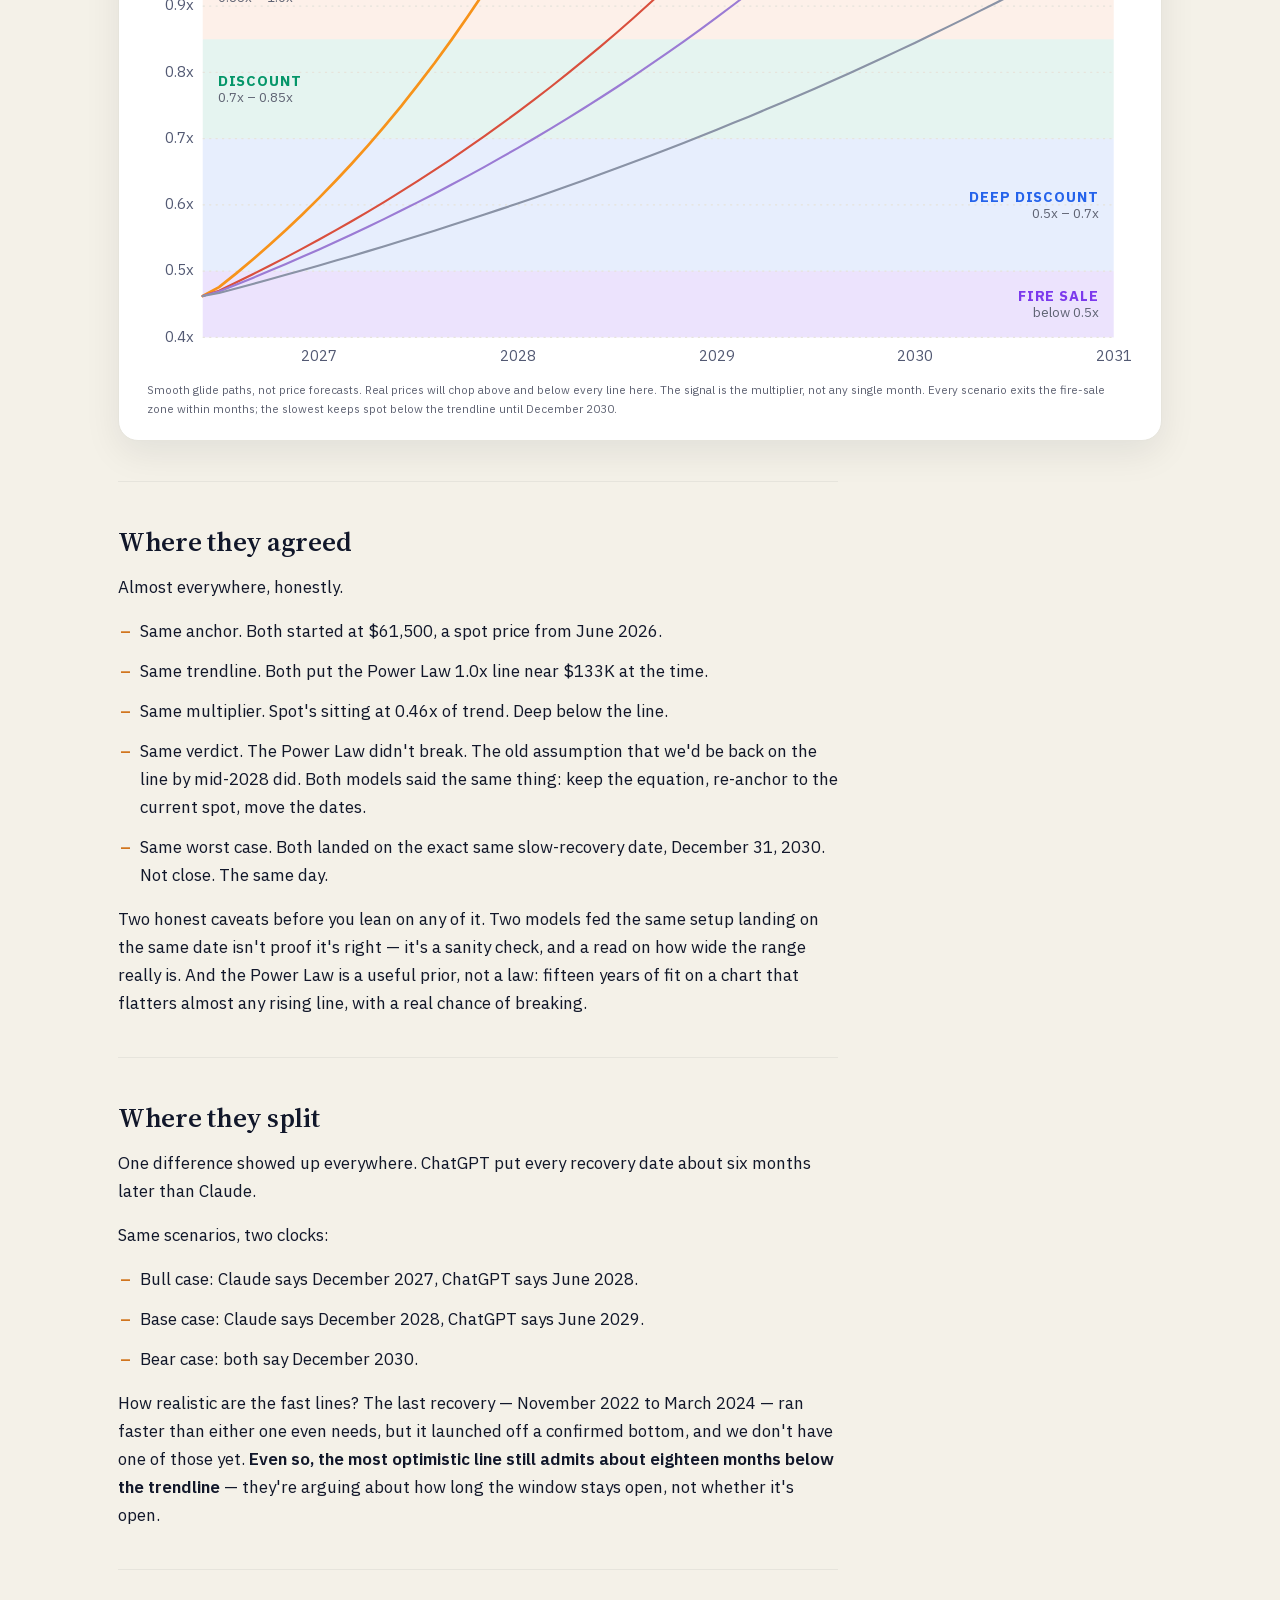
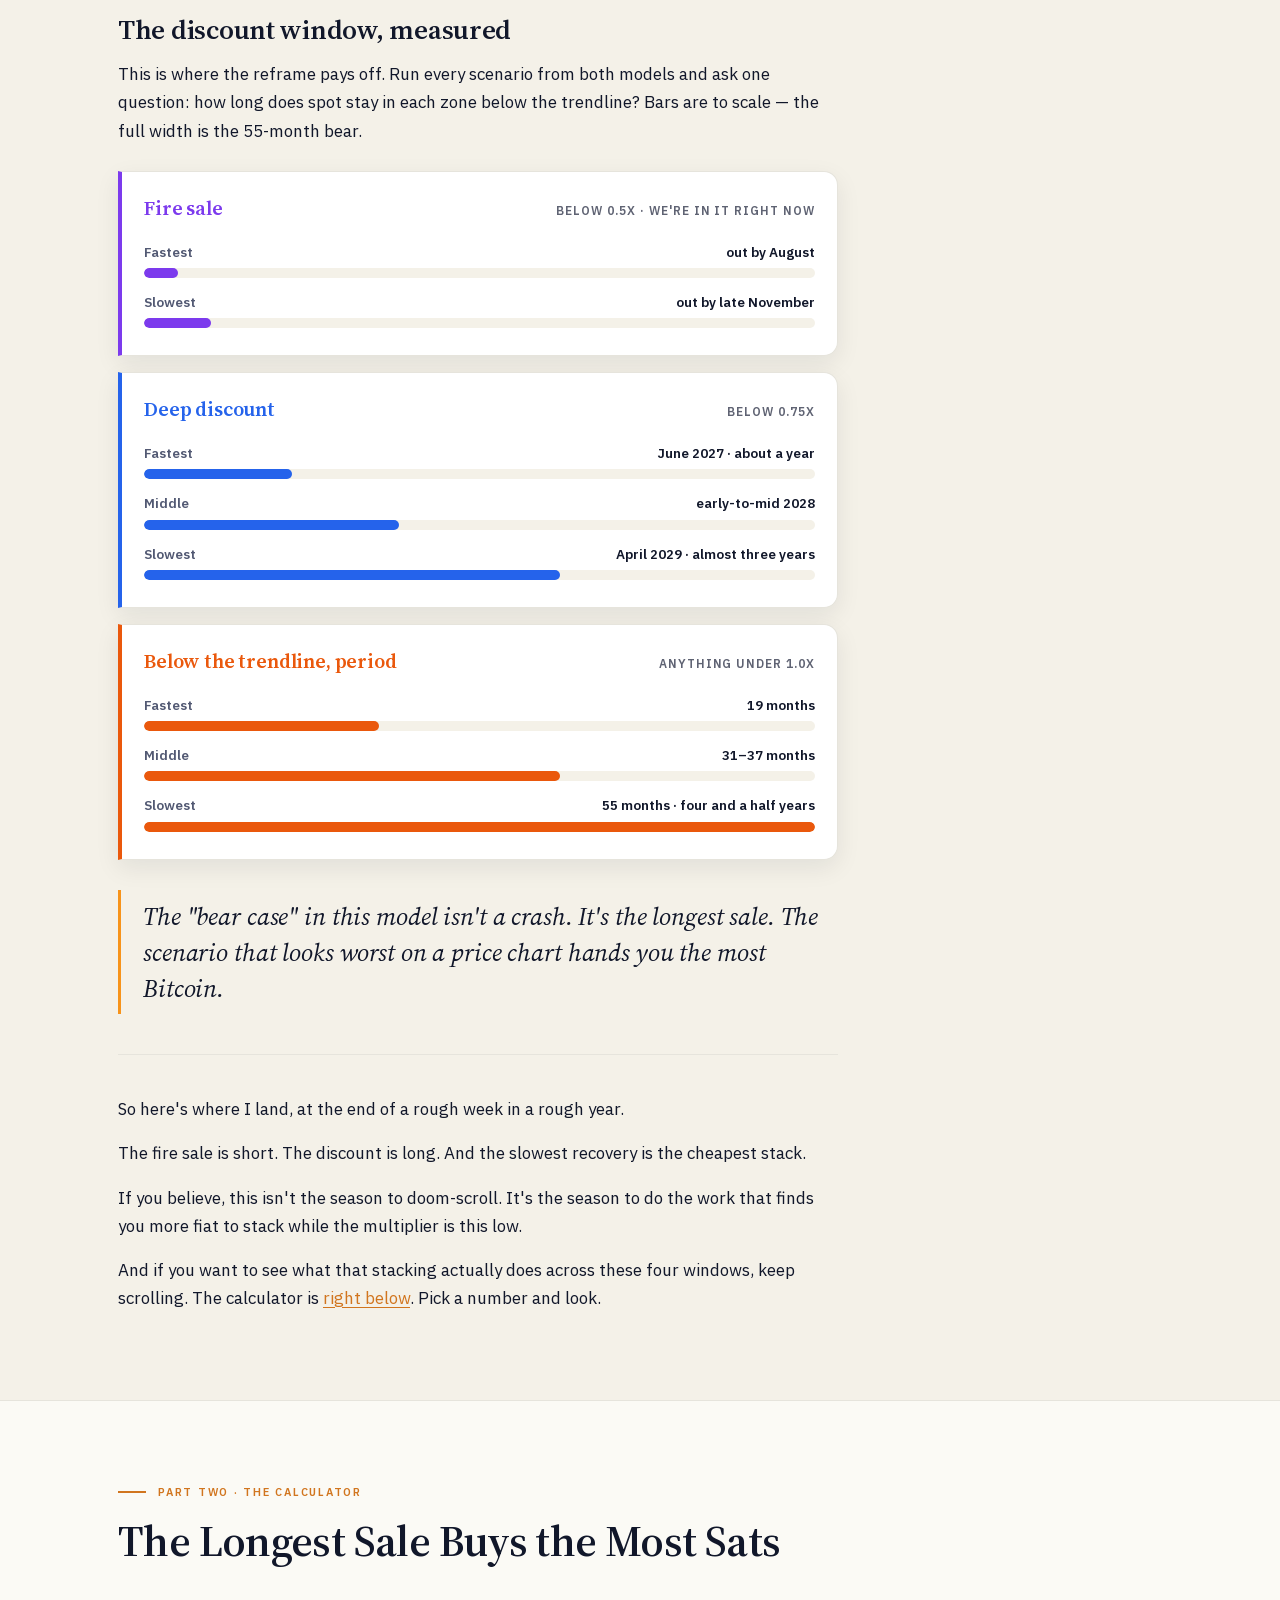
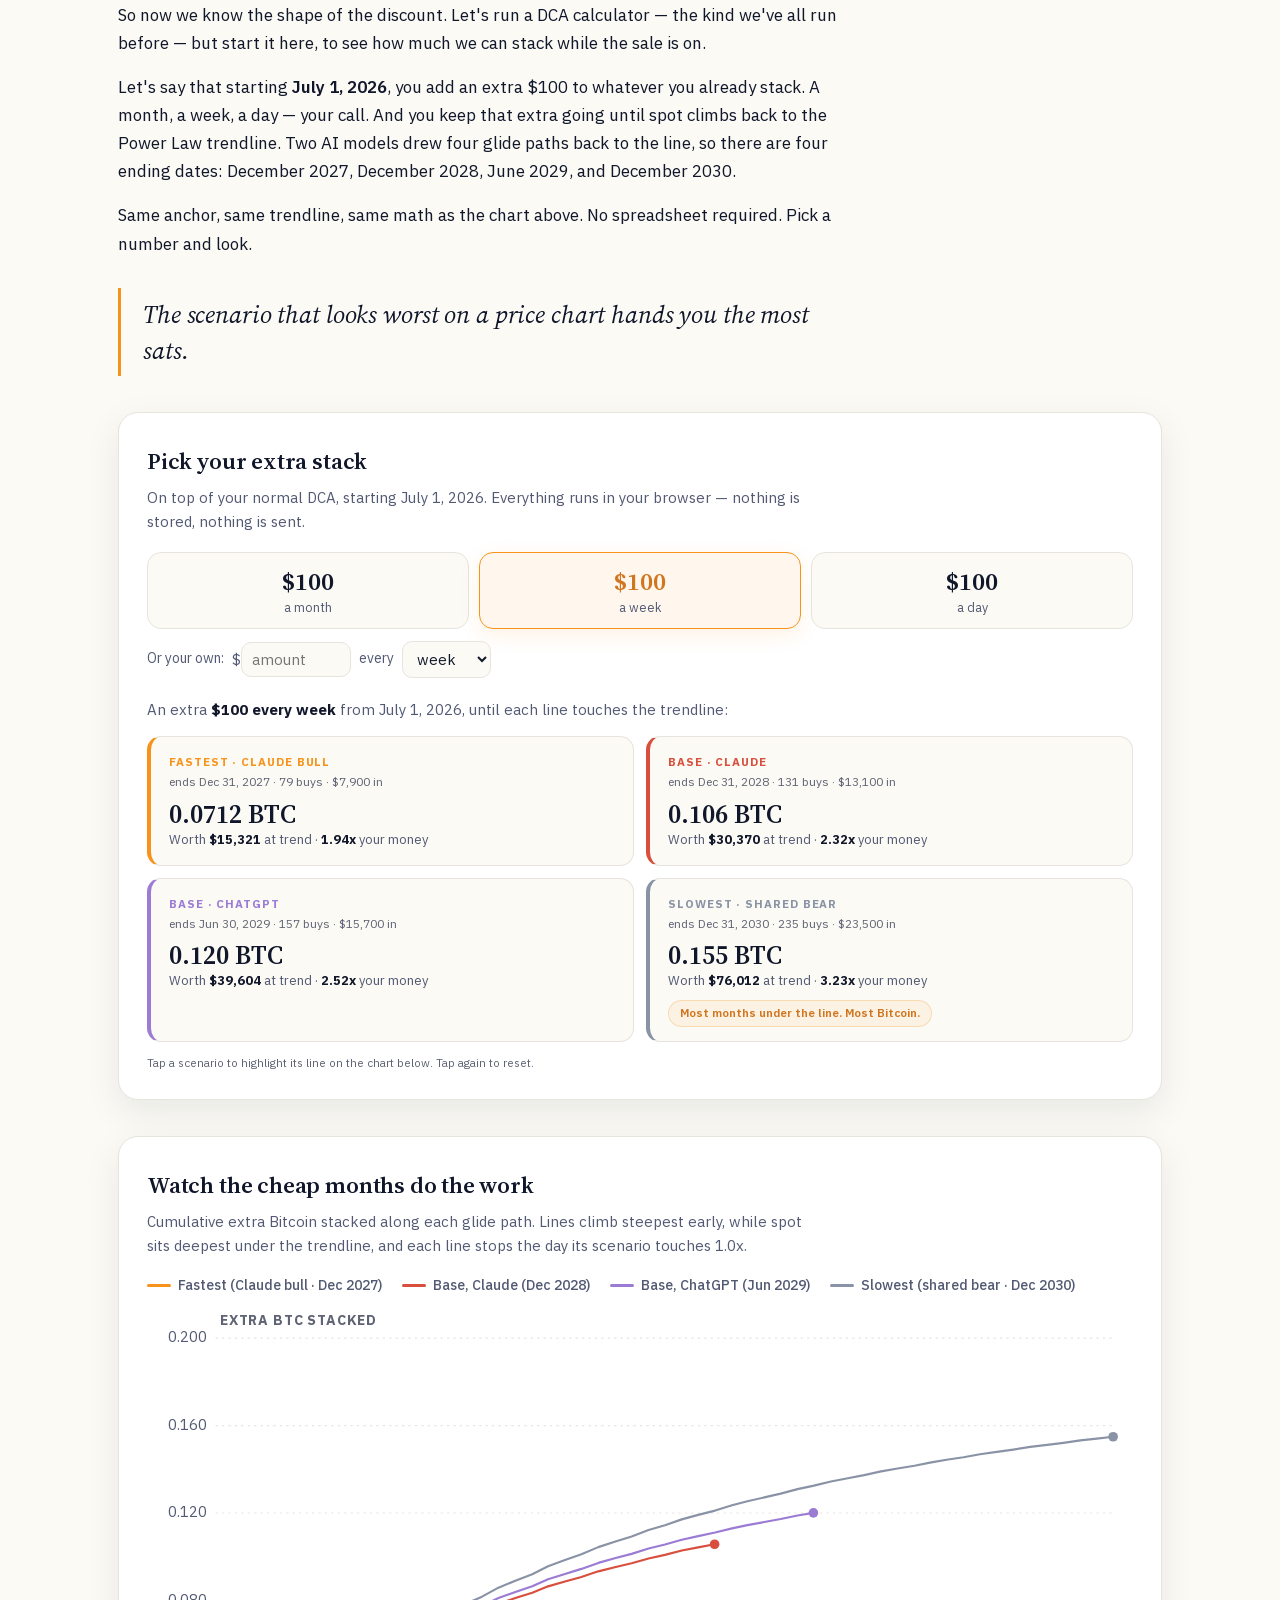
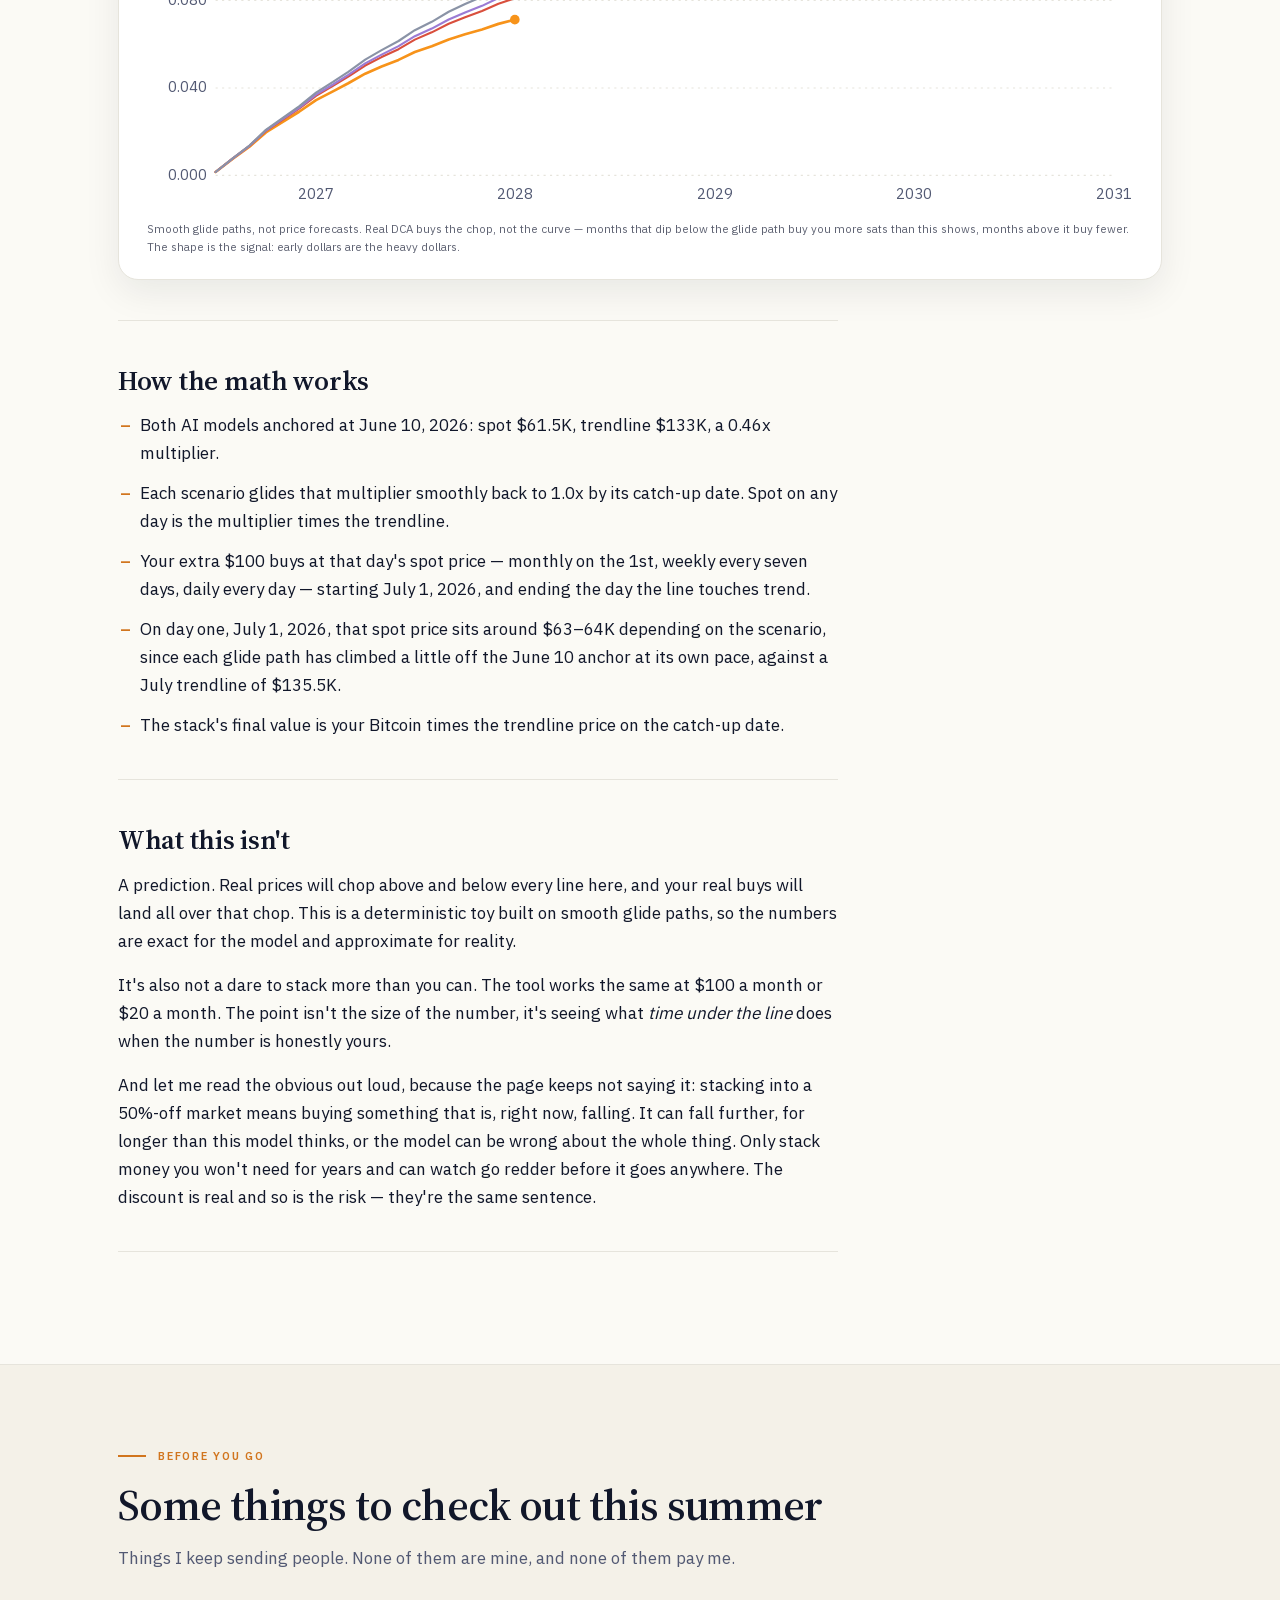
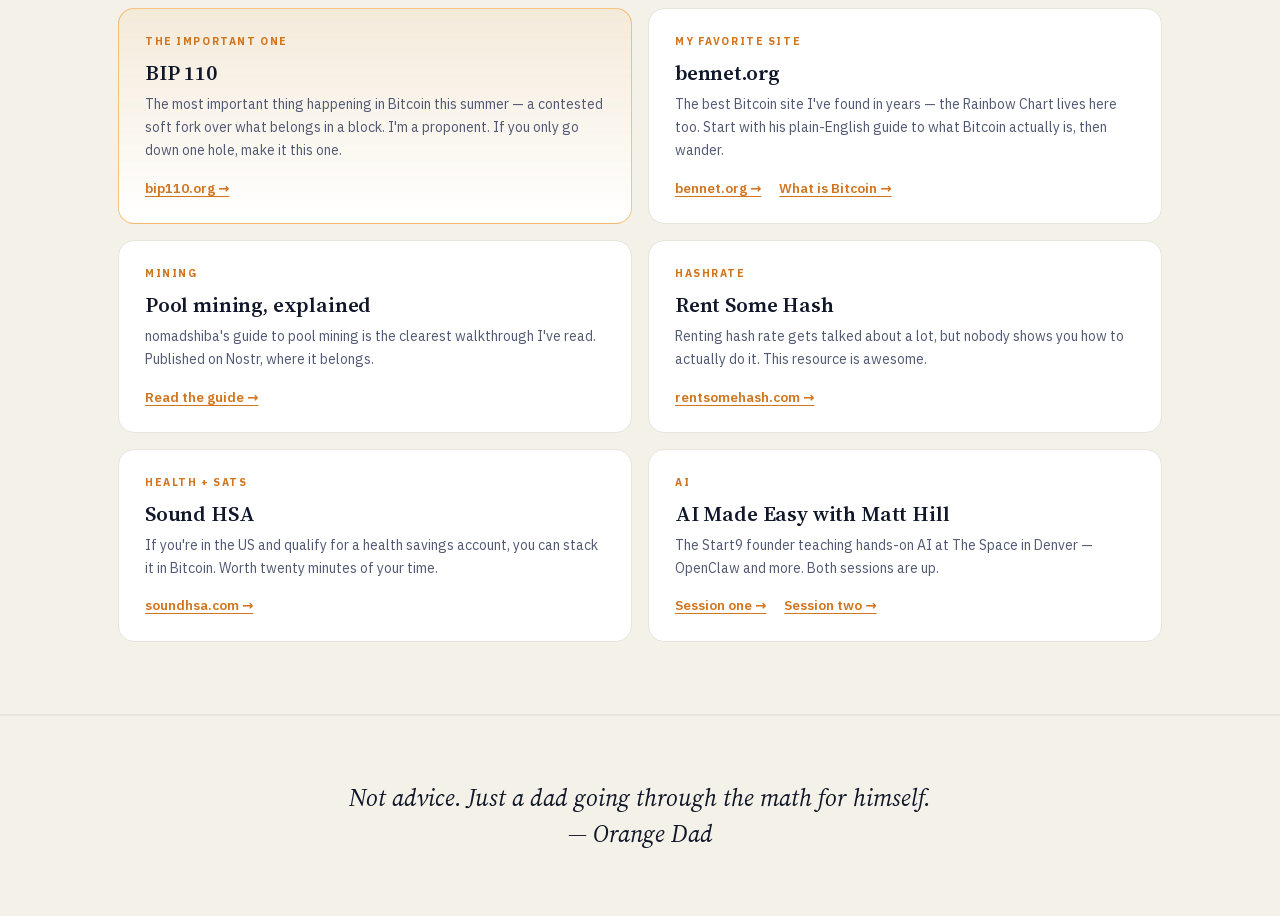
==== commit 53abd83a: "Update to June 13: spot $63,900, postmark date, weekend framing Co-Authored-By: Claude Fable 5 <nore" ====
--- a/index.html
+++ b/index.html
@@ -317,12 +317,12 @@
     <div class="live-card">
       <div class="live-card__head">
         <span class="live-card__pill">The postmark</span>
-        <span class="live-card__dot">June 12, 2026</span>
-      </div>
-      <div class="live-card__title">Where Bitcoin sat that Friday night</div>
+        <span class="live-card__dot">June 13, 2026</span>
+      </div>
+      <div class="live-card__title">Where Bitcoin sits this weekend</div>
       <div class="live-row">
         <span class="live-row__k">Spot</span>
-        <span class="live-row__v tnum">$63,600</span>
+        <span class="live-row__v tnum">$63,900</span>
       </div>
       <div class="live-row">
         <span class="live-row__k">June 10 low</span>
@@ -351,7 +351,7 @@
 <!-- =================== THE NOTE =================== -->
 <section class="section" id="note">
   <div class="prose reveal">
-    <p>Bitcoin and Nostr don't need another DCA calculator. I know that. But it's June 12th, and the SpaceX IPO has people deciding between chasing that and stacking sound money, while Bitcoin just printed a fresh low near $61.5K. The headlines called it ugly, the FUD is real, but the trendline says sats are on sale. So I spent a Friday afternoon on the bike, and a Friday evening putting this together. Here's what you're about to read.</p>
+    <p>Bitcoin and Nostr don't need another DCA calculator. I know that. But it's June 13th, and the SpaceX IPO has people deciding between chasing that and stacking sound money, while Bitcoin just printed a fresh low near $61.5K. The headlines called it ugly, the FUD is real, but the trendline says sats are on sale. So I spent a Friday afternoon on the bike, and a Friday evening putting this together. Here's what you're about to read.</p>
     <p><strong>Part one.</strong> We're a long way under the Power Law trendline right now, far enough that climbing back takes time. I had Claude and ChatGPT run that catch-up separately, and I'll show you where they agree and where they don't.</p>
     <p><strong>Part two.</strong> A calculator, because this is a fun thought exercise and maybe a tool that's fun to play with. Bitcoin's on sale, so what if you stacked an extra $100 — a month, a week, or if you can swing it, a day — and kept it going until price climbs back to the trendline? I ran all three, just to show how much a person can pile up in a window like this.</p>
     <p>That's the whole idea. This is a good summer to be hustling.</p>
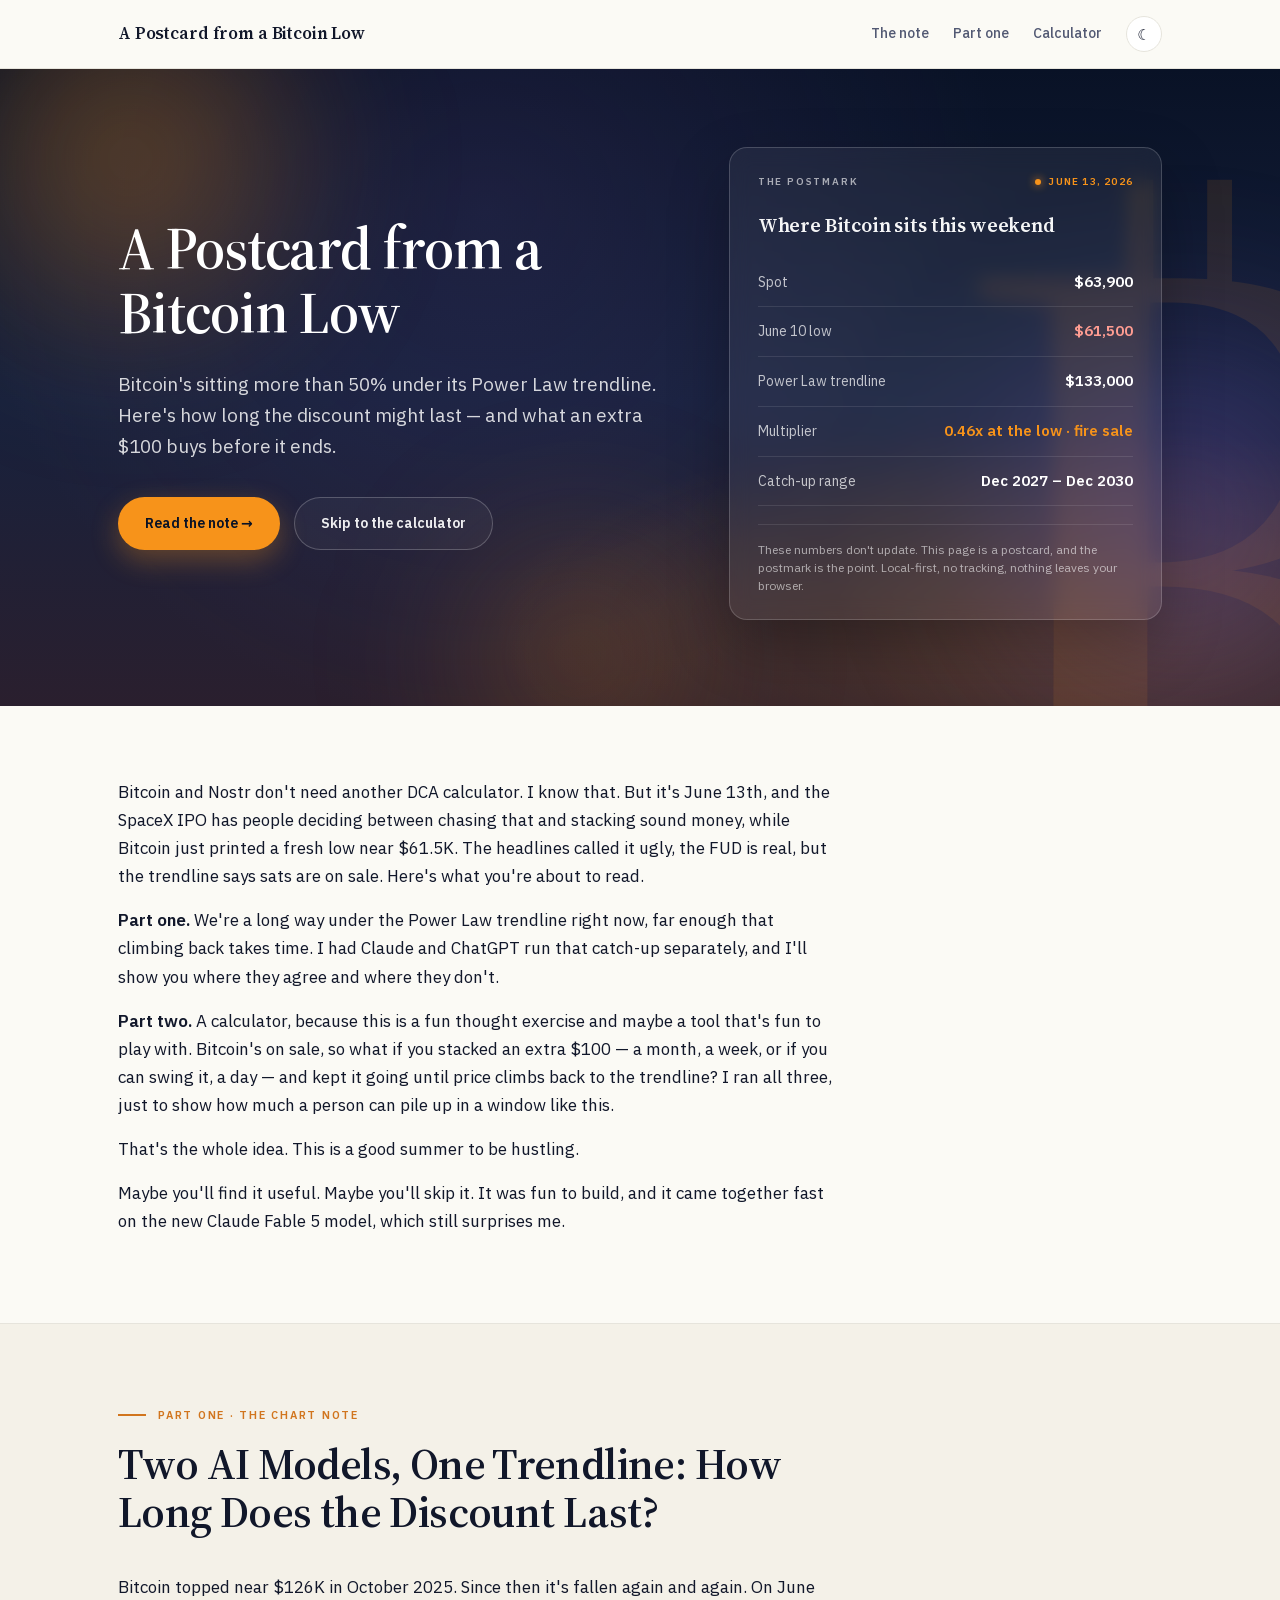
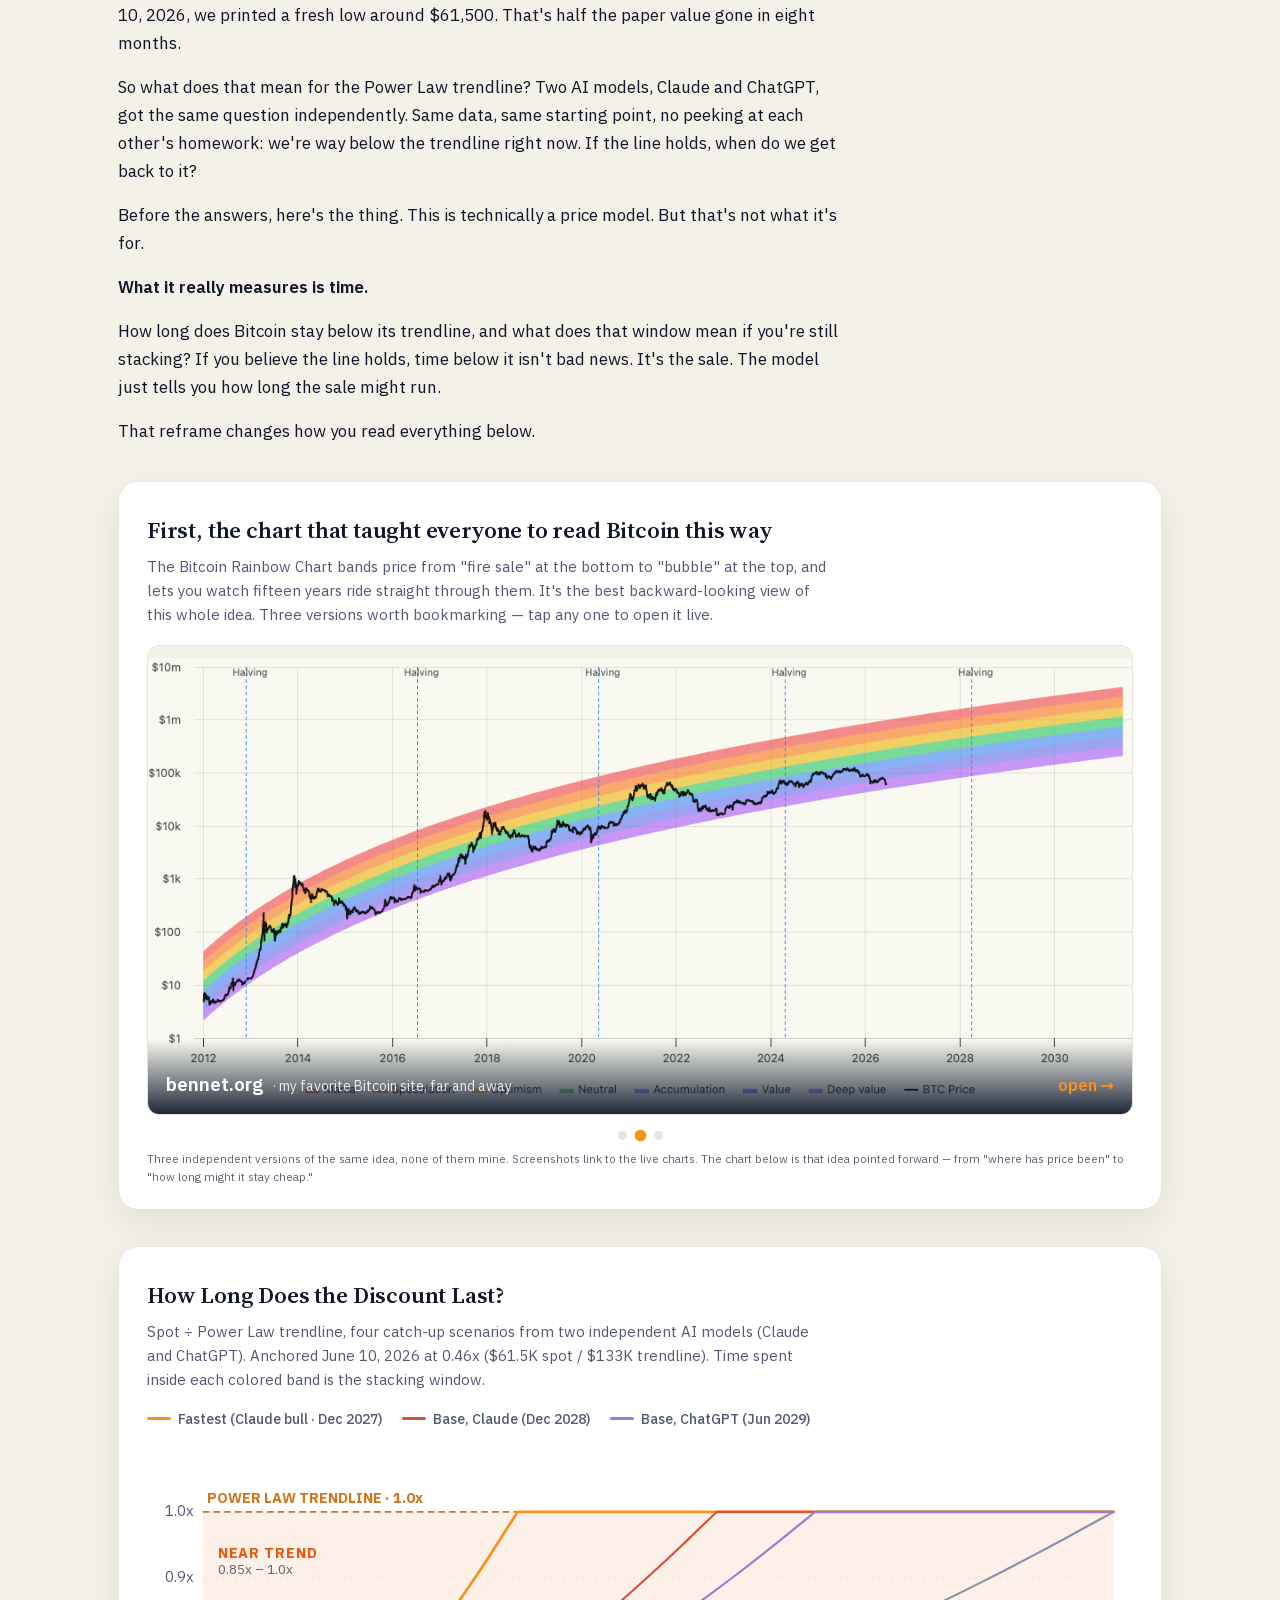
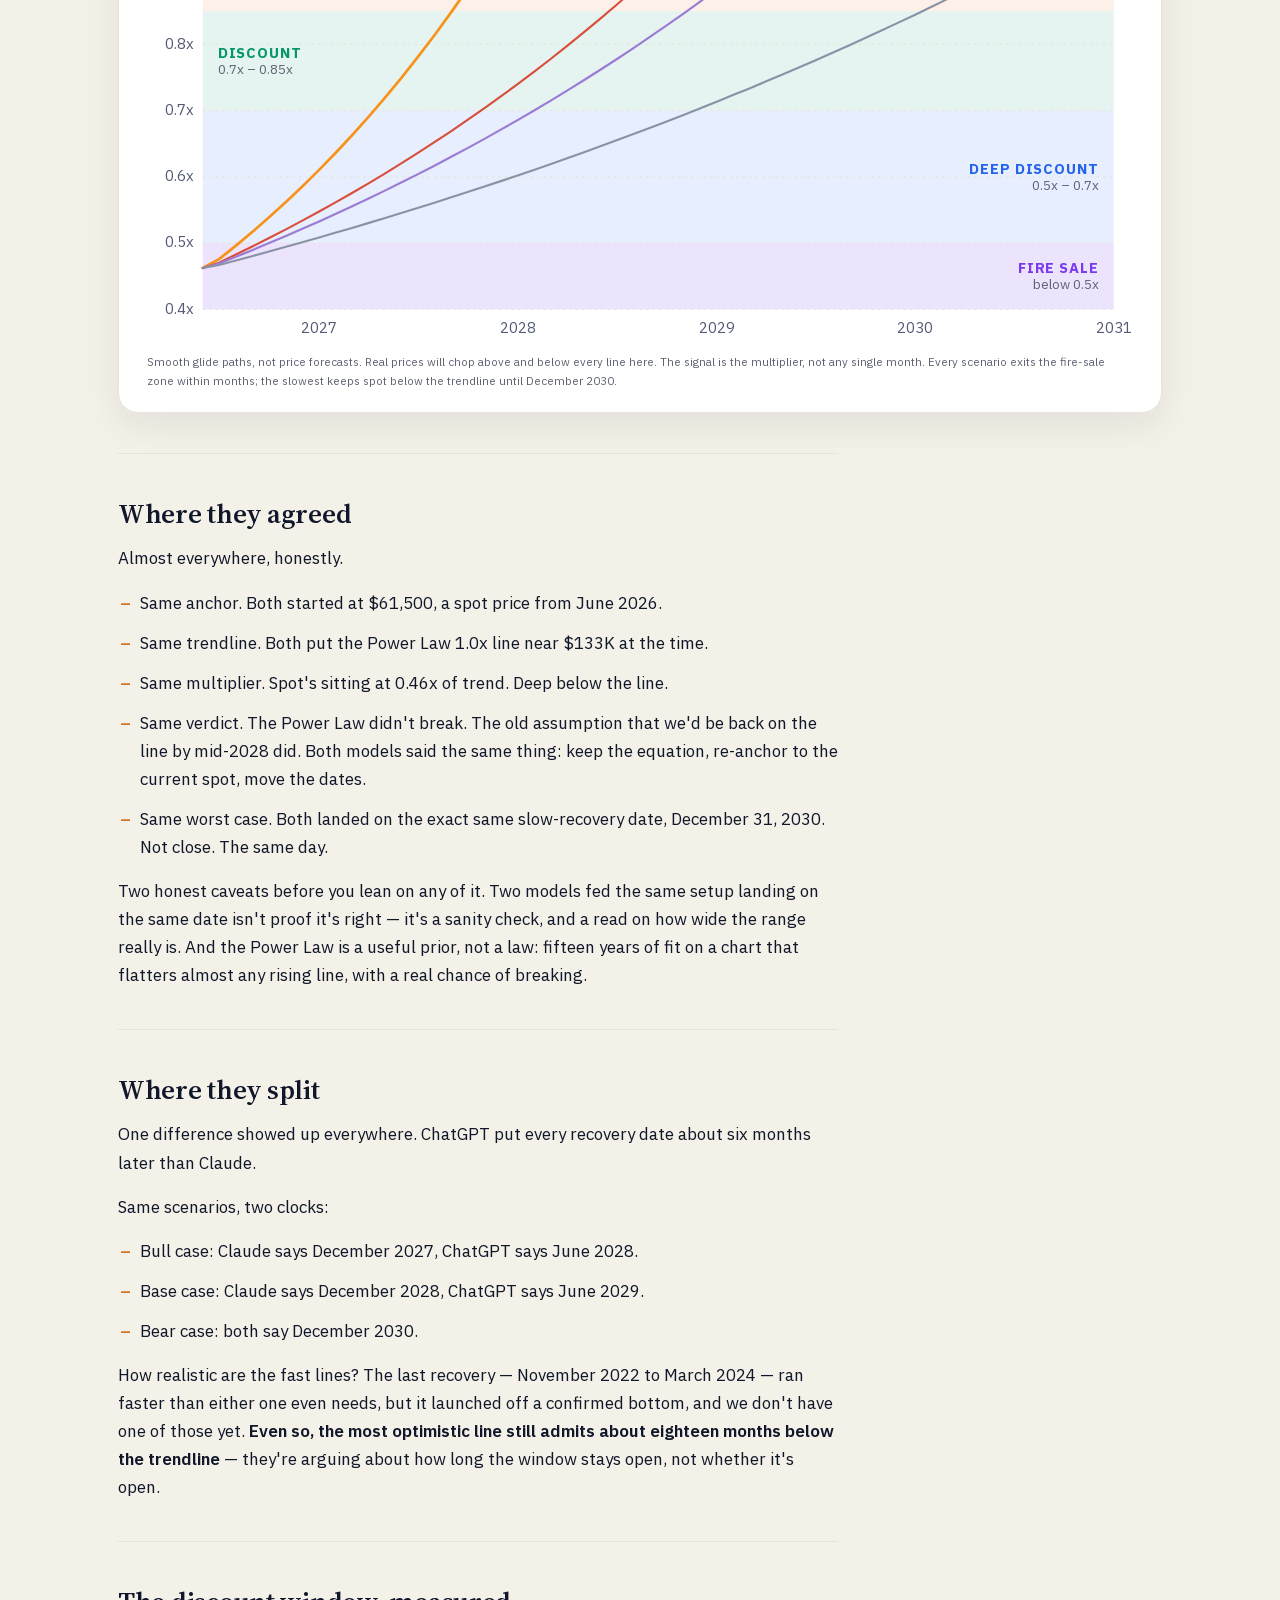
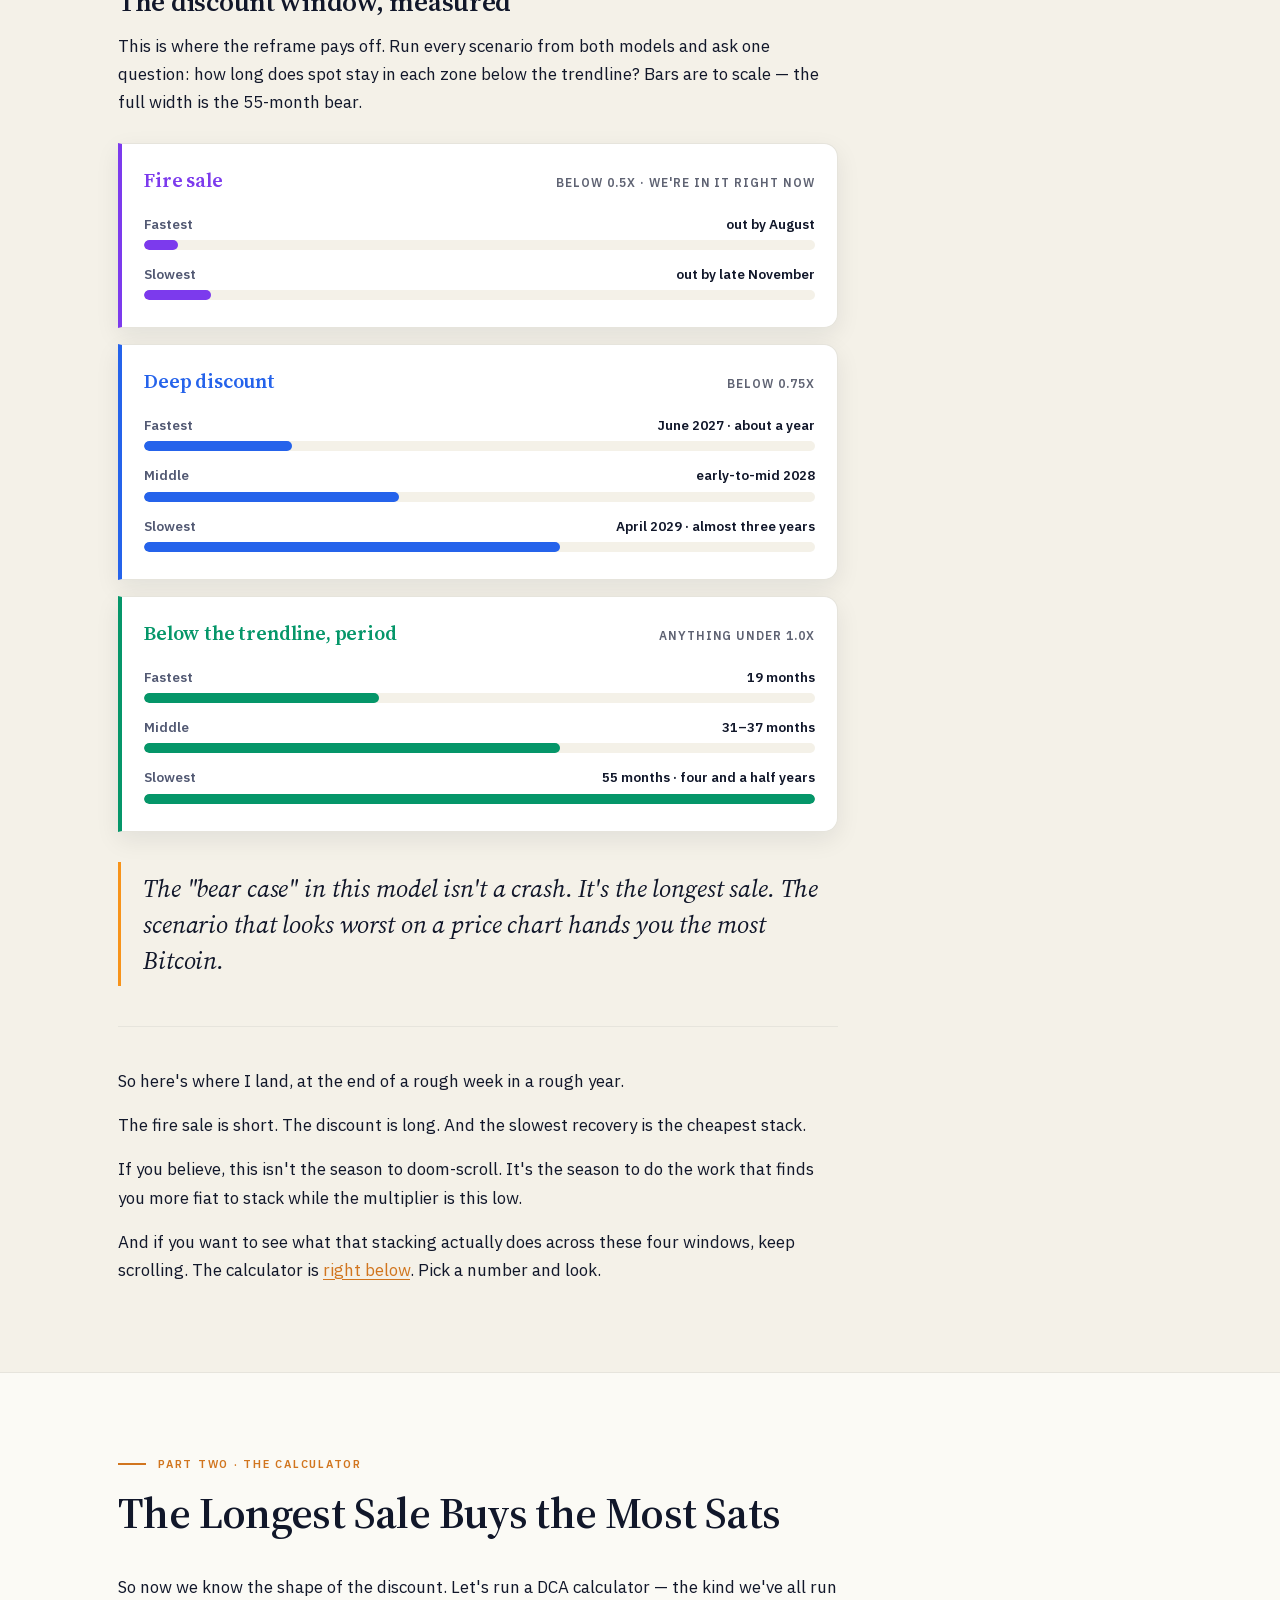
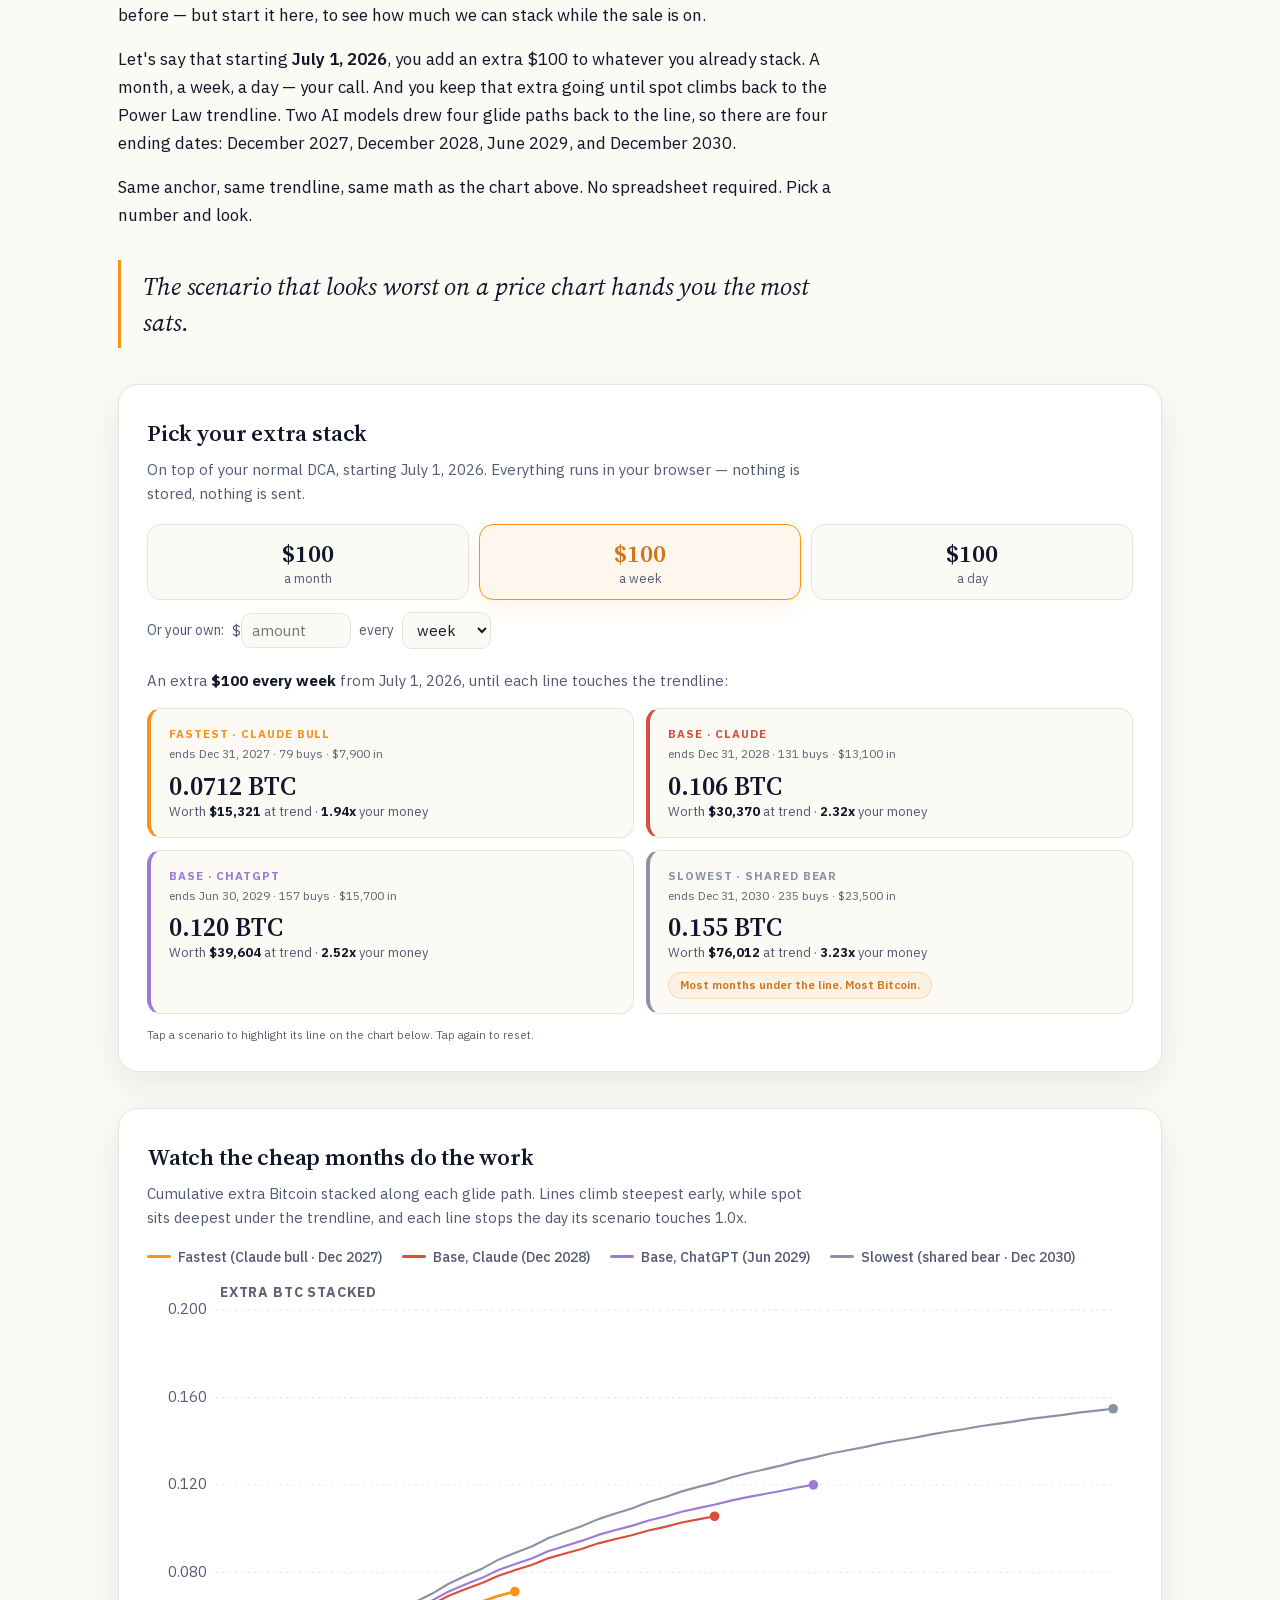
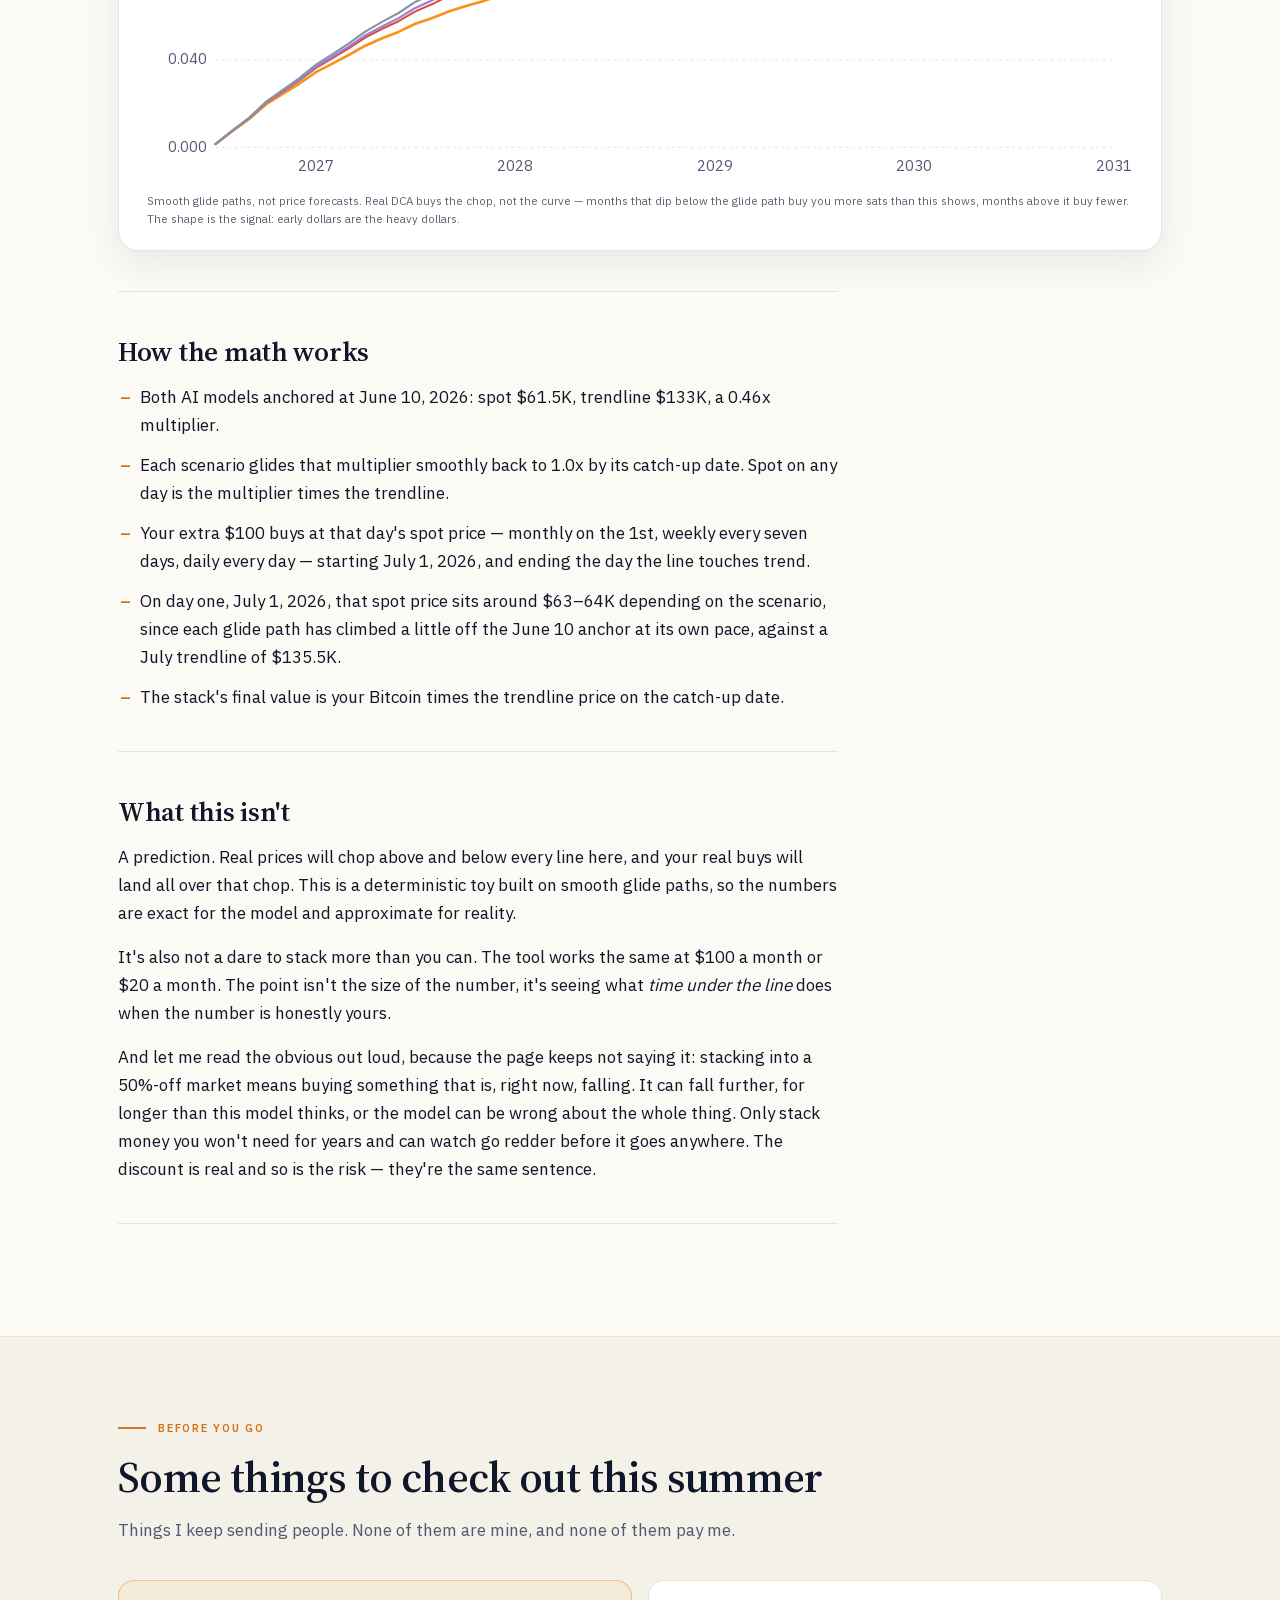
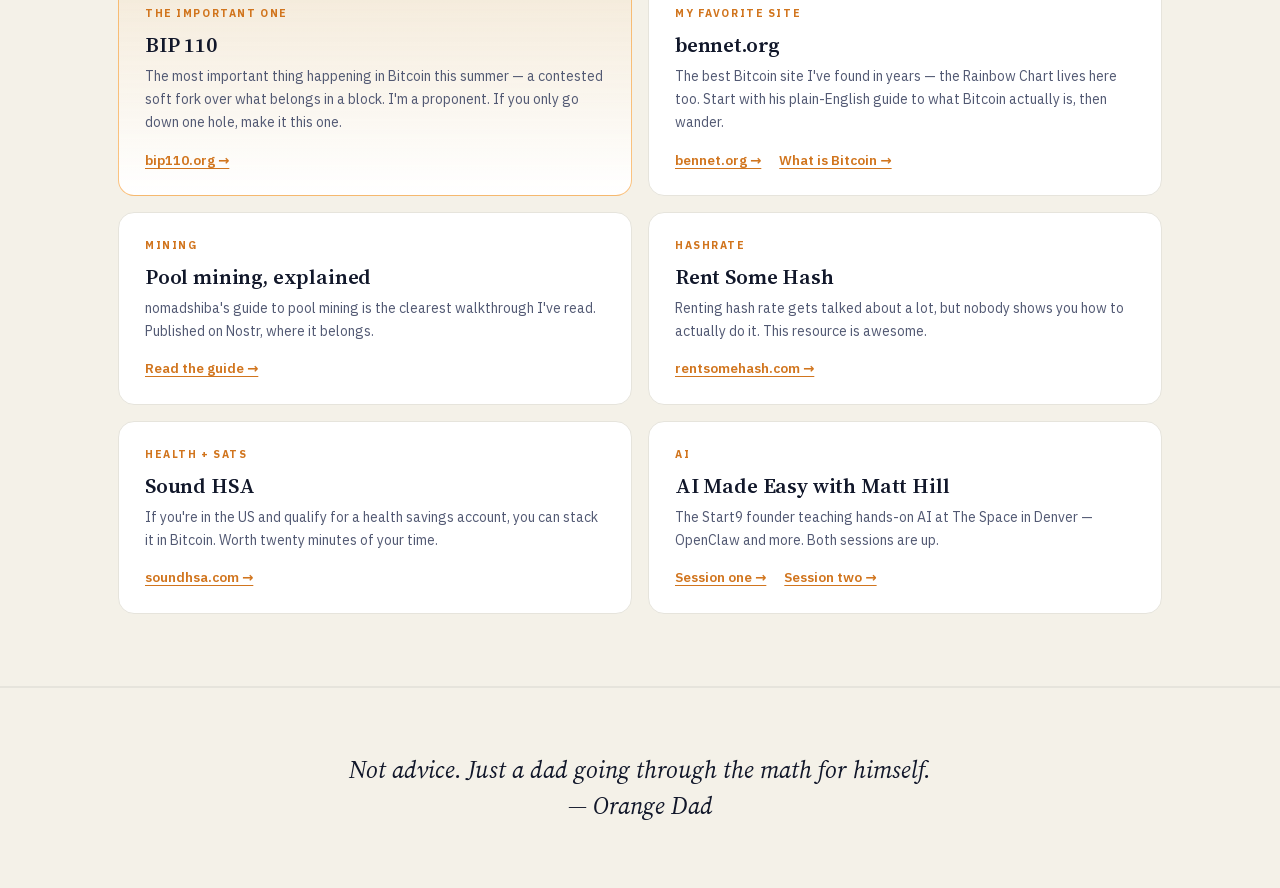
==== commit d16a7bde: "June 13 update + cut Friday/bike line + green 'below trendline' card - Spot $63,900, postmark June 1" ====
--- a/index.html
+++ b/index.html
@@ -351,7 +351,7 @@
 <!-- =================== THE NOTE =================== -->
 <section class="section" id="note">
   <div class="prose reveal">
-    <p>Bitcoin and Nostr don't need another DCA calculator. I know that. But it's June 13th, and the SpaceX IPO has people deciding between chasing that and stacking sound money, while Bitcoin just printed a fresh low near $61.5K. The headlines called it ugly, the FUD is real, but the trendline says sats are on sale. So I spent a Friday afternoon on the bike, and a Friday evening putting this together. Here's what you're about to read.</p>
+    <p>Bitcoin and Nostr don't need another DCA calculator. I know that. But it's June 13th, and the SpaceX IPO has people deciding between chasing that and stacking sound money, while Bitcoin just printed a fresh low near $61.5K. The headlines called it ugly, the FUD is real, but the trendline says sats are on sale. Here's what you're about to read.</p>
     <p><strong>Part one.</strong> We're a long way under the Power Law trendline right now, far enough that climbing back takes time. I had Claude and ChatGPT run that catch-up separately, and I'll show you where they agree and where they don't.</p>
     <p><strong>Part two.</strong> A calculator, because this is a fun thought exercise and maybe a tool that's fun to play with. Bitcoin's on sale, so what if you stacked an extra $100 — a month, a week, or if you can swing it, a day — and kept it going until price climbs back to the trendline? I ran all three, just to show how much a person can pile up in a window like this.</p>
     <p>That's the whole idea. This is a good summer to be hustling.</p>
@@ -452,7 +452,7 @@
           <div class="zrow"><div class="zrow-top"><span class="zk">Middle</span><span class="zv">early-to-mid 2028</span></div><div class="zbar"><div class="zfill" data-w="38"></div></div></div>
           <div class="zrow"><div class="zrow-top"><span class="zk">Slowest</span><span class="zv">April 2029 · almost three years</span></div><div class="zbar"><div class="zfill" data-w="62"></div></div></div>
         </div>
-        <div class="zonecard" style="--zc:#EA580C;">
+        <div class="zonecard" style="--zc:#059669;">
           <div class="zone-head"><span class="zone-name">Below the trendline, period</span><span class="zone-range">anything under 1.0x</span></div>
           <div class="zrow"><div class="zrow-top"><span class="zk">Fastest</span><span class="zv">19 months</span></div><div class="zbar"><div class="zfill" data-w="35"></div></div></div>
           <div class="zrow"><div class="zrow-top"><span class="zk">Middle</span><span class="zv">31–37 months</span></div><div class="zbar"><div class="zfill" data-w="62"></div></div></div>
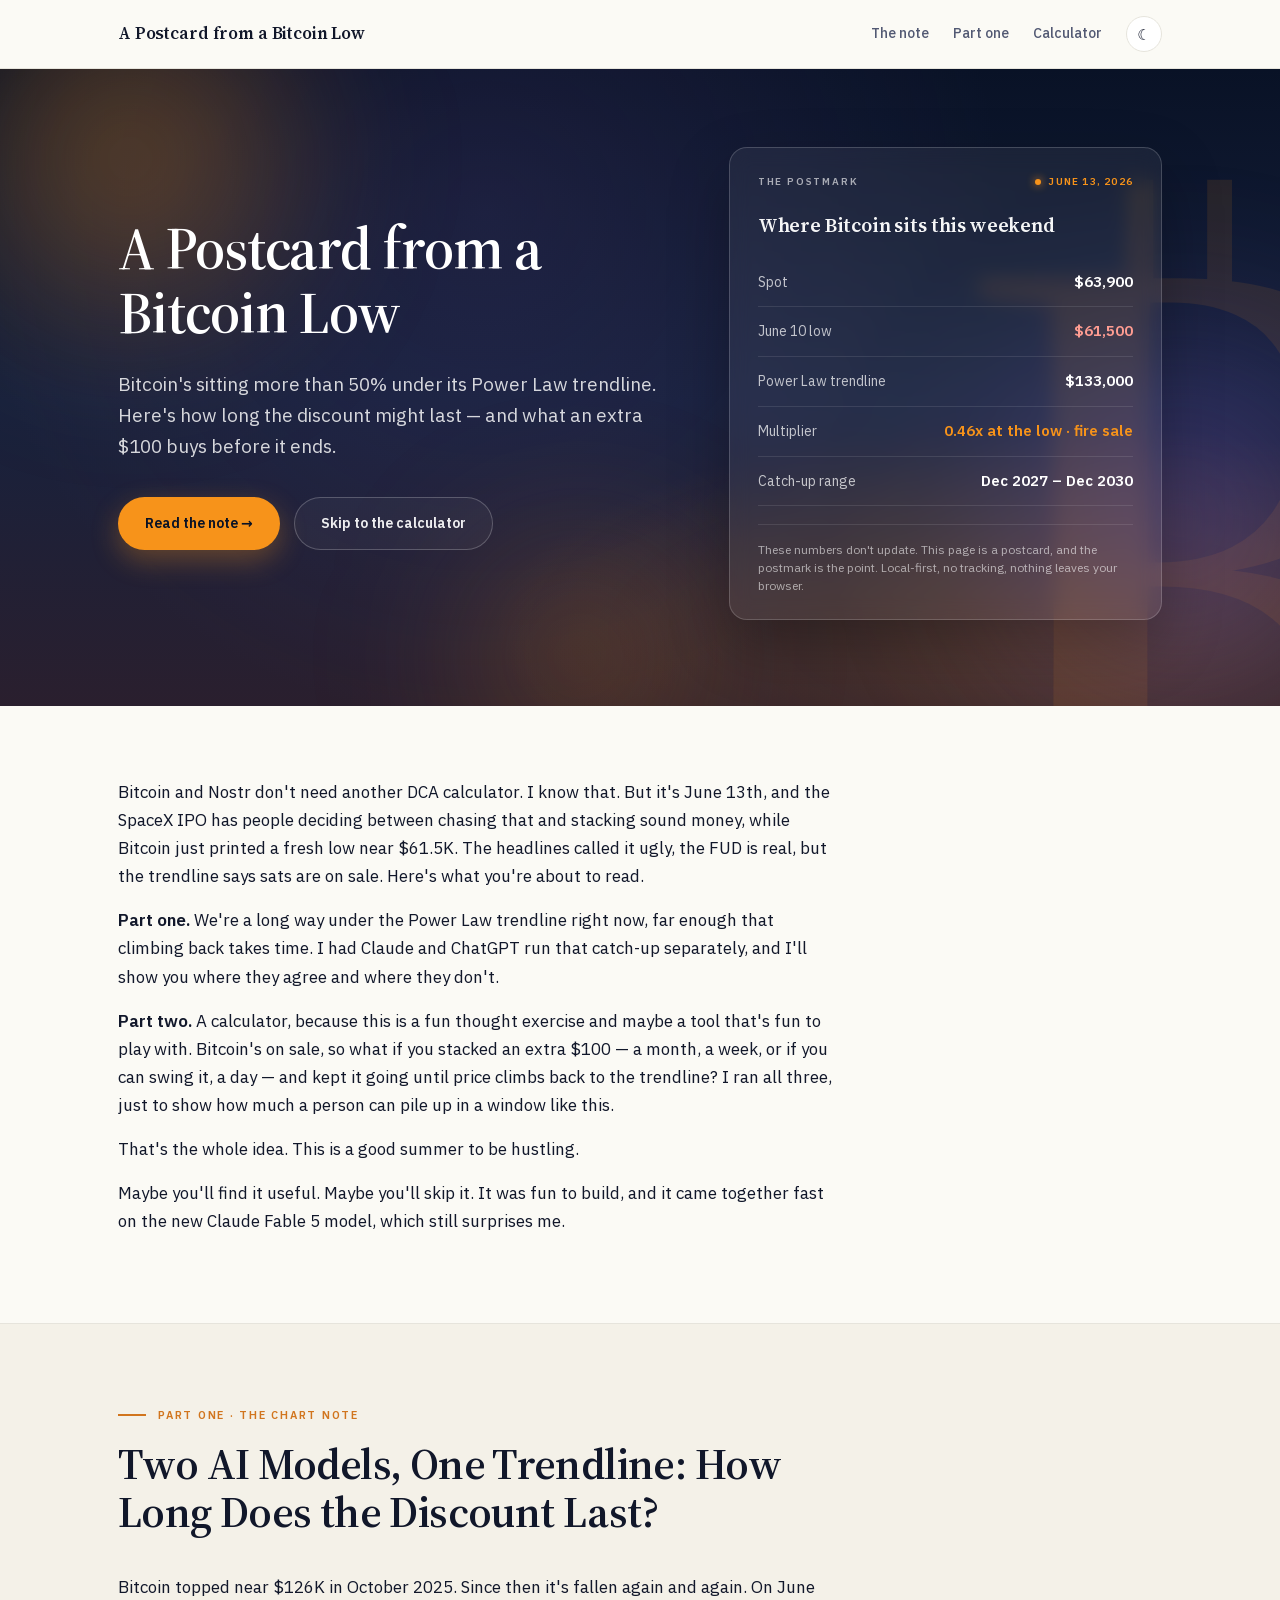
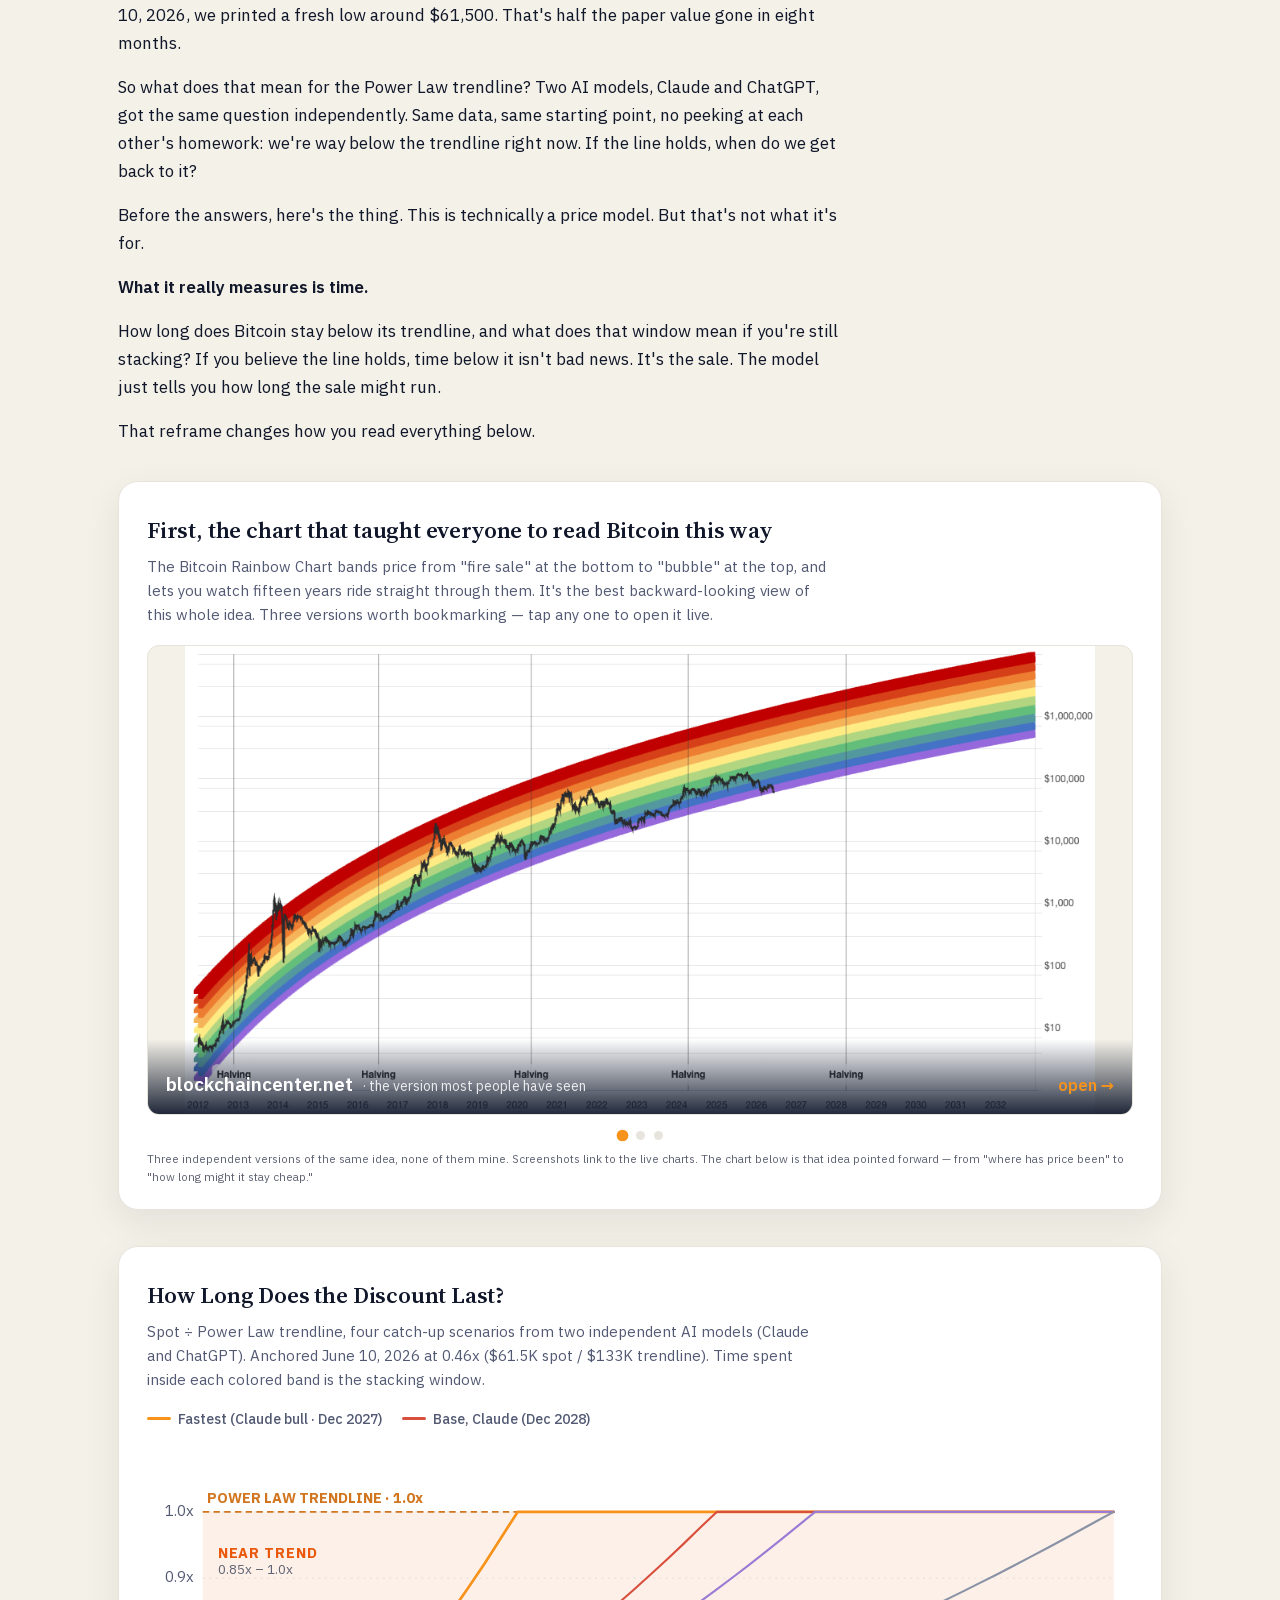
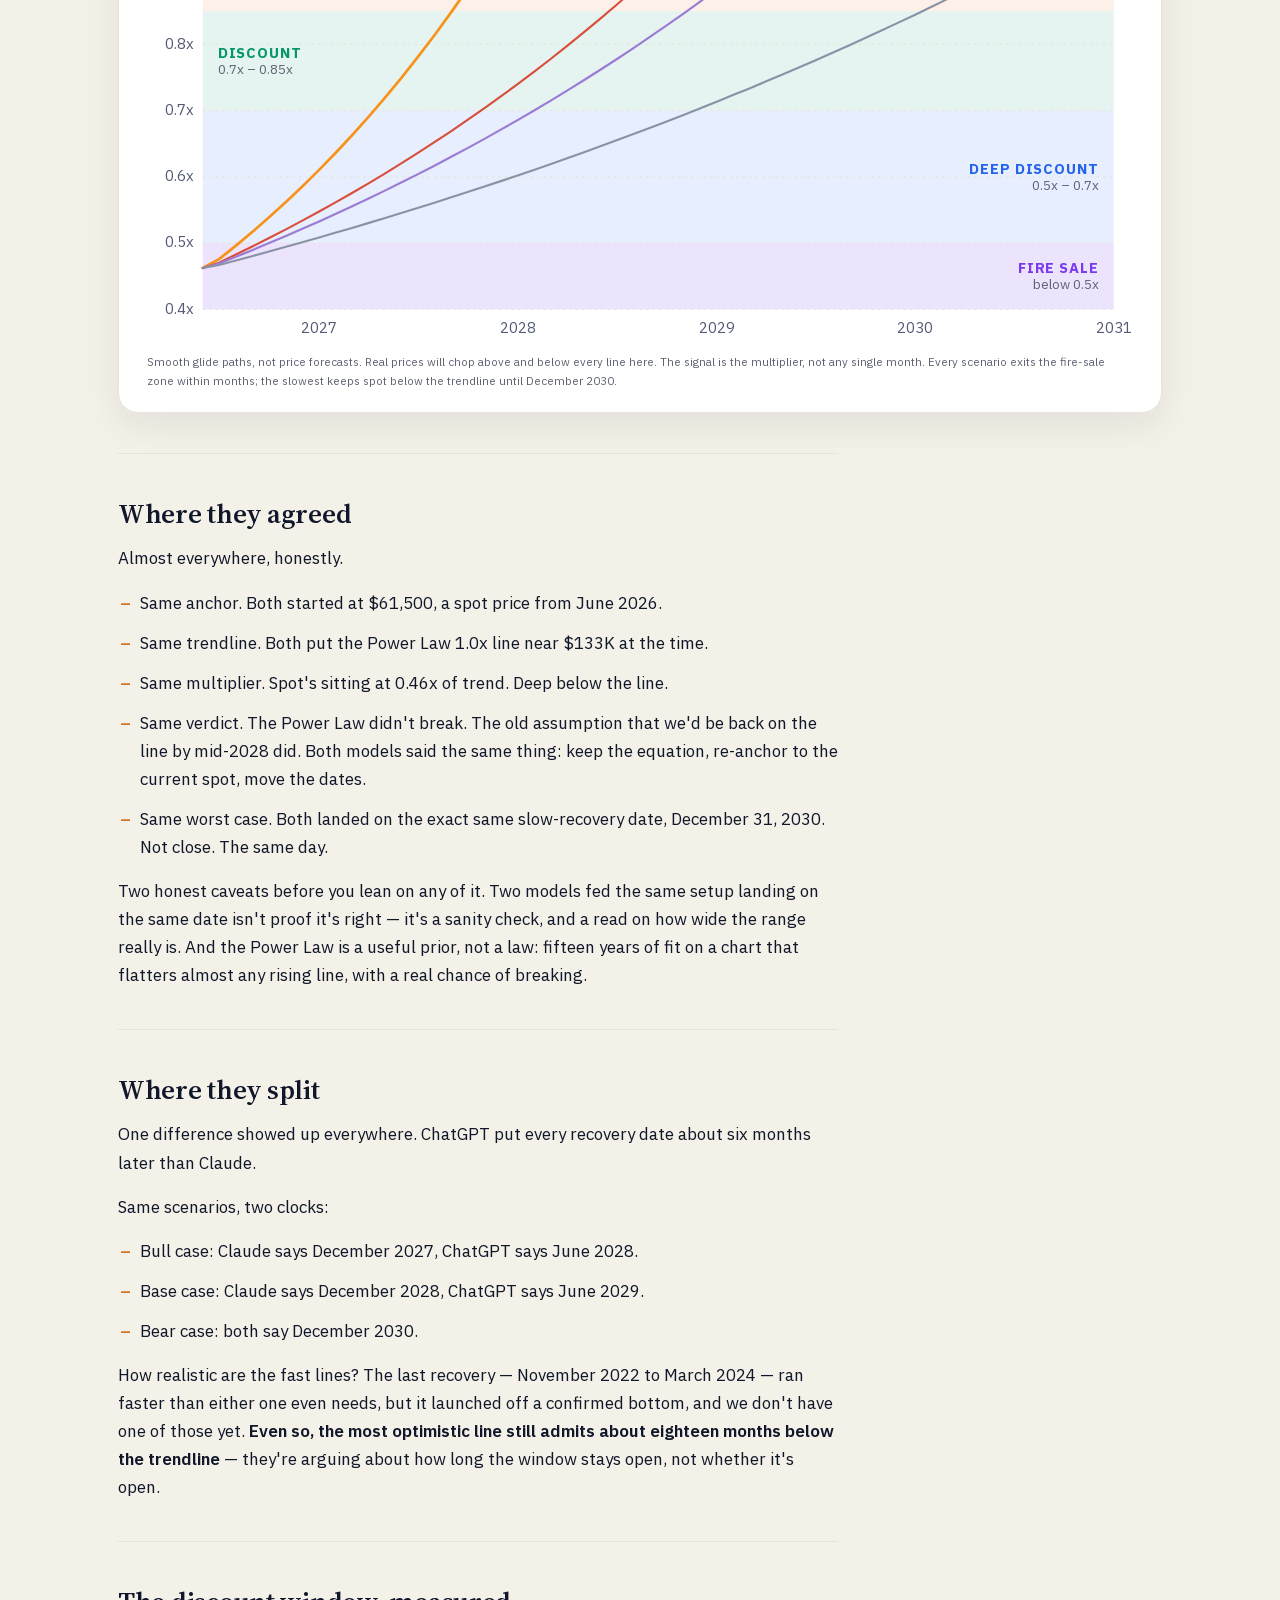
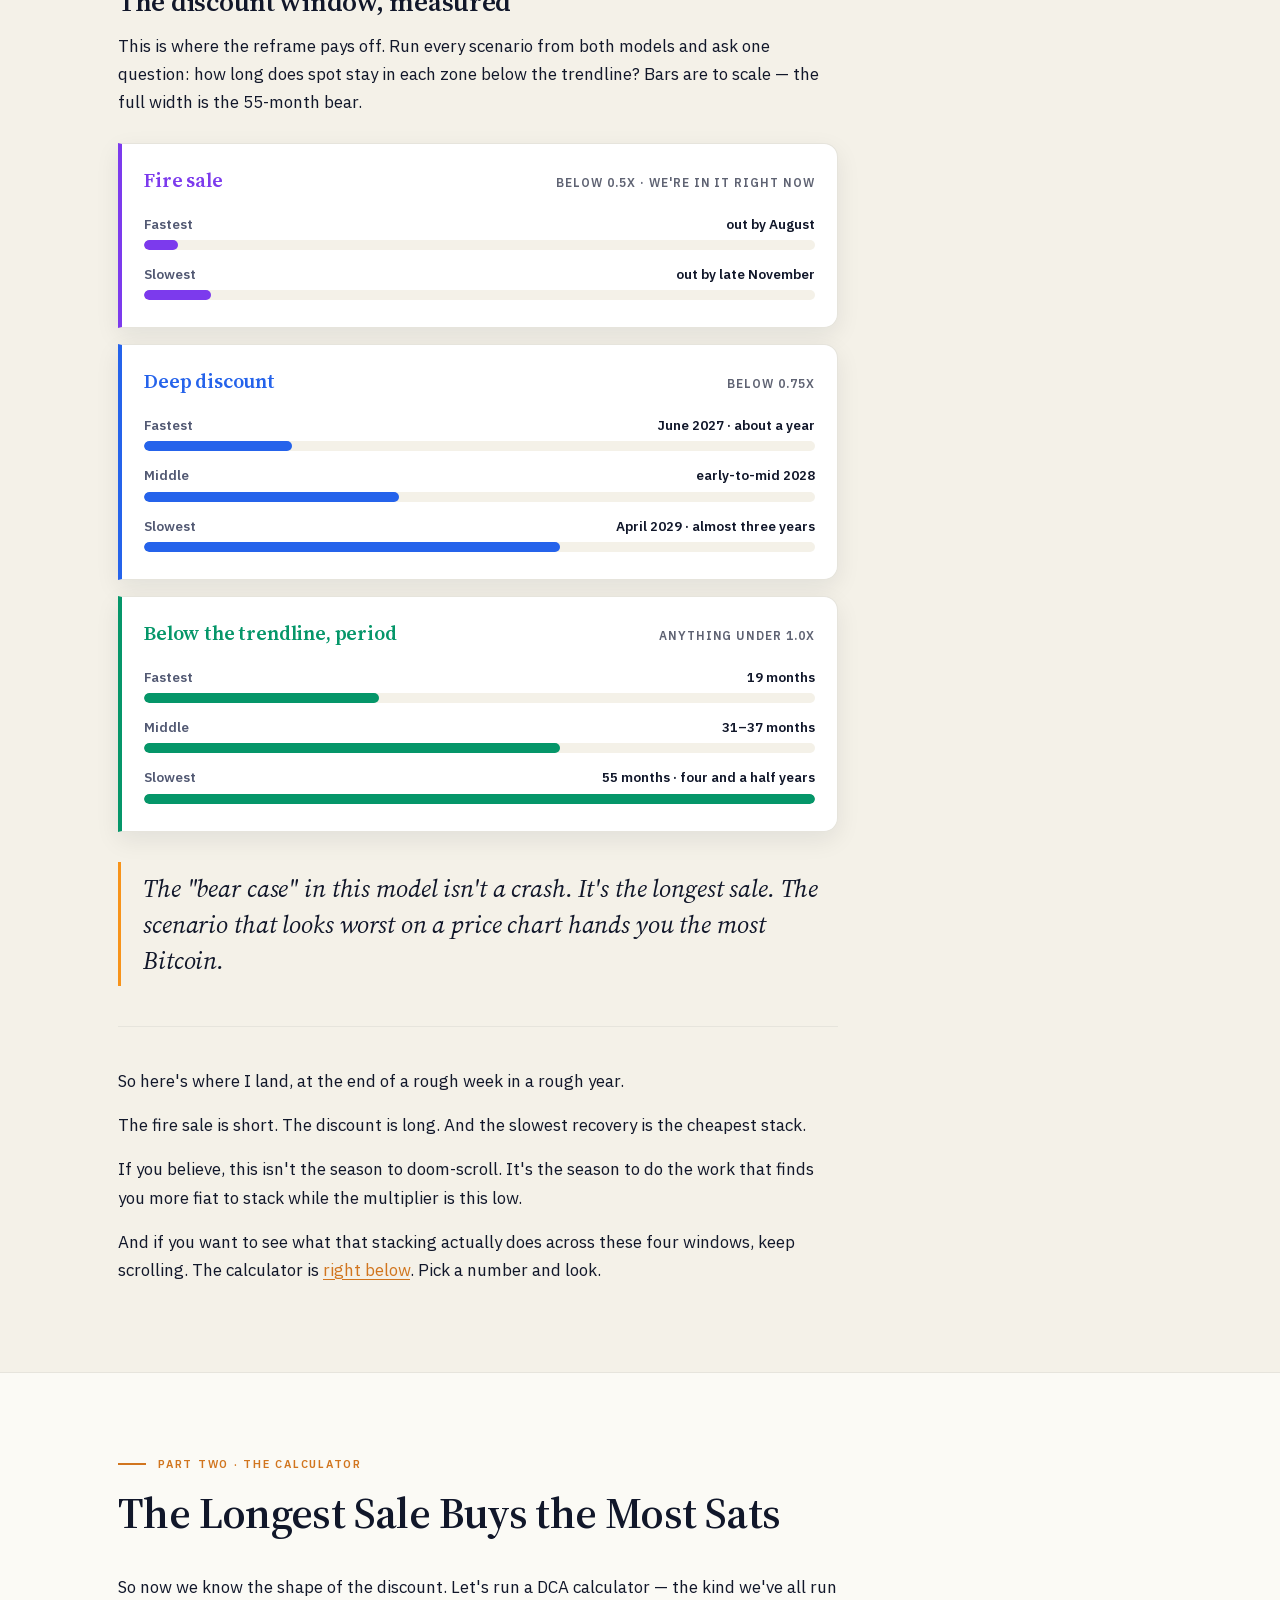
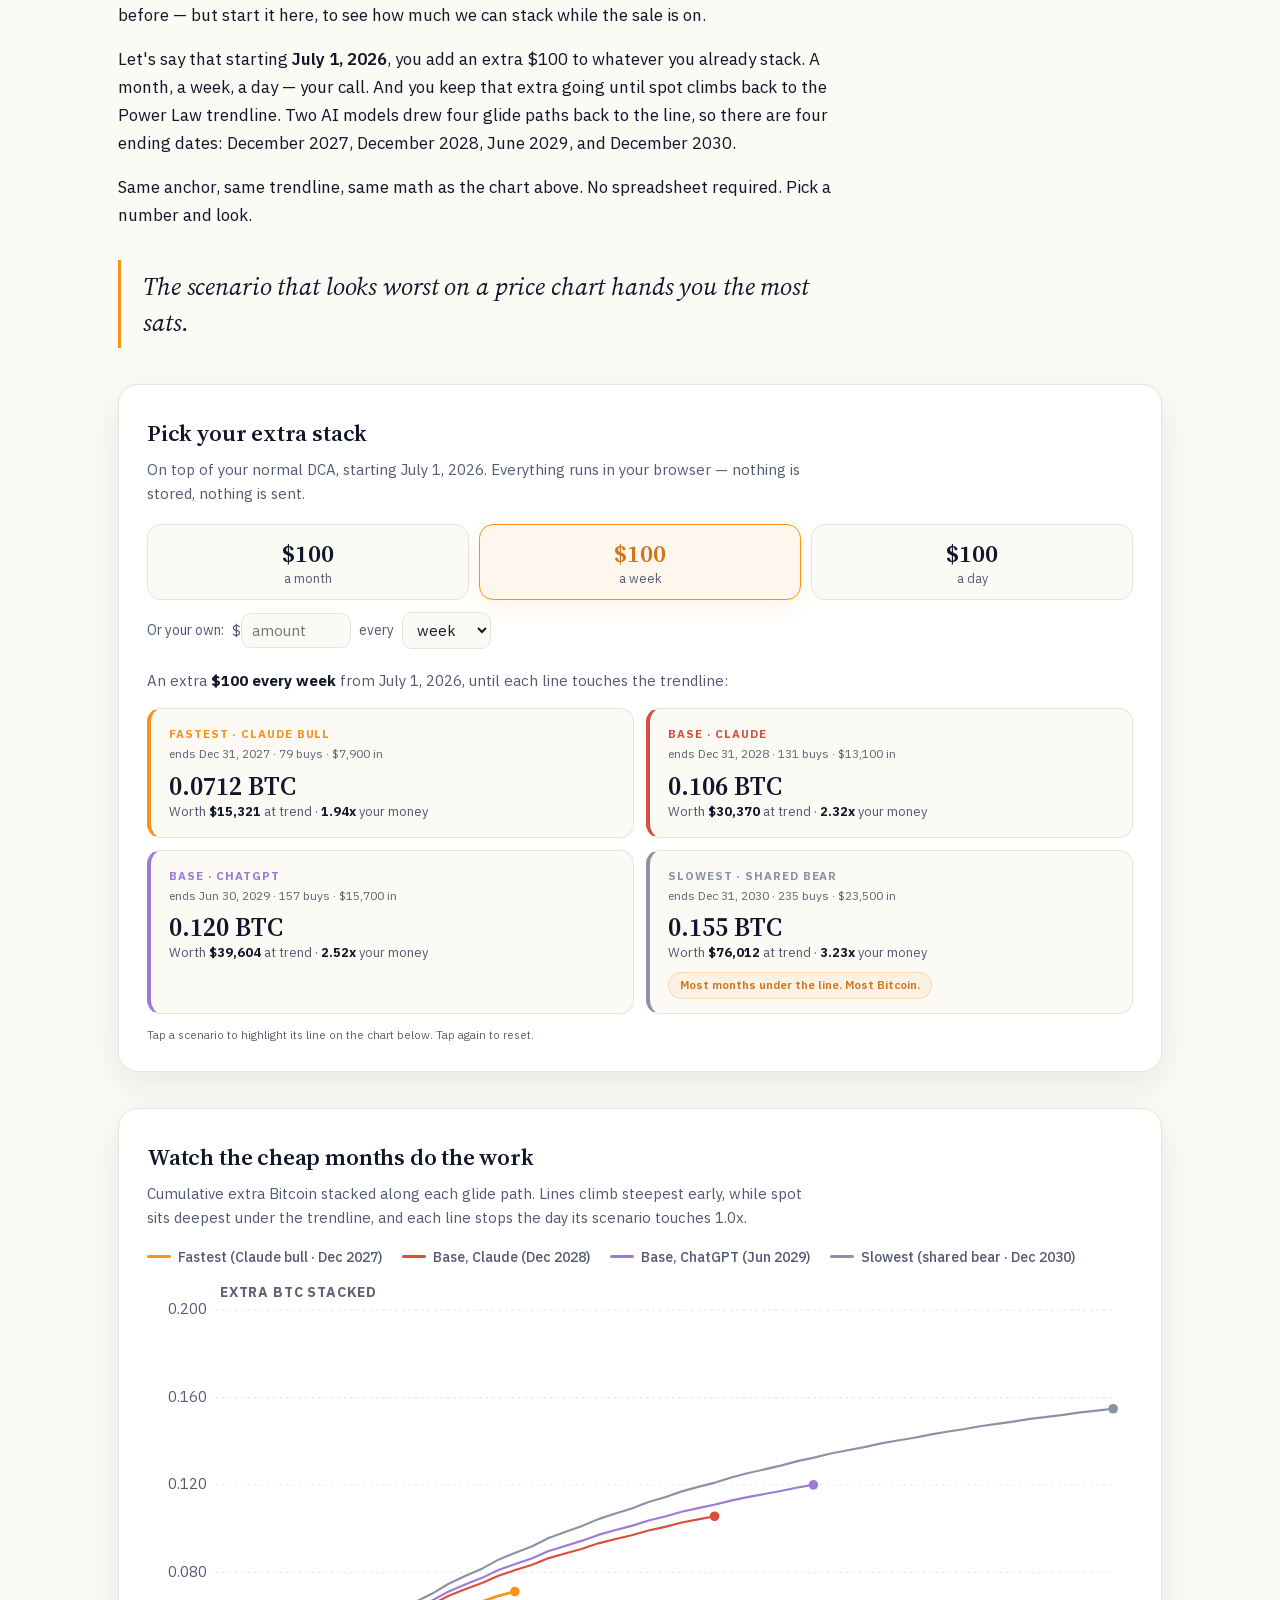
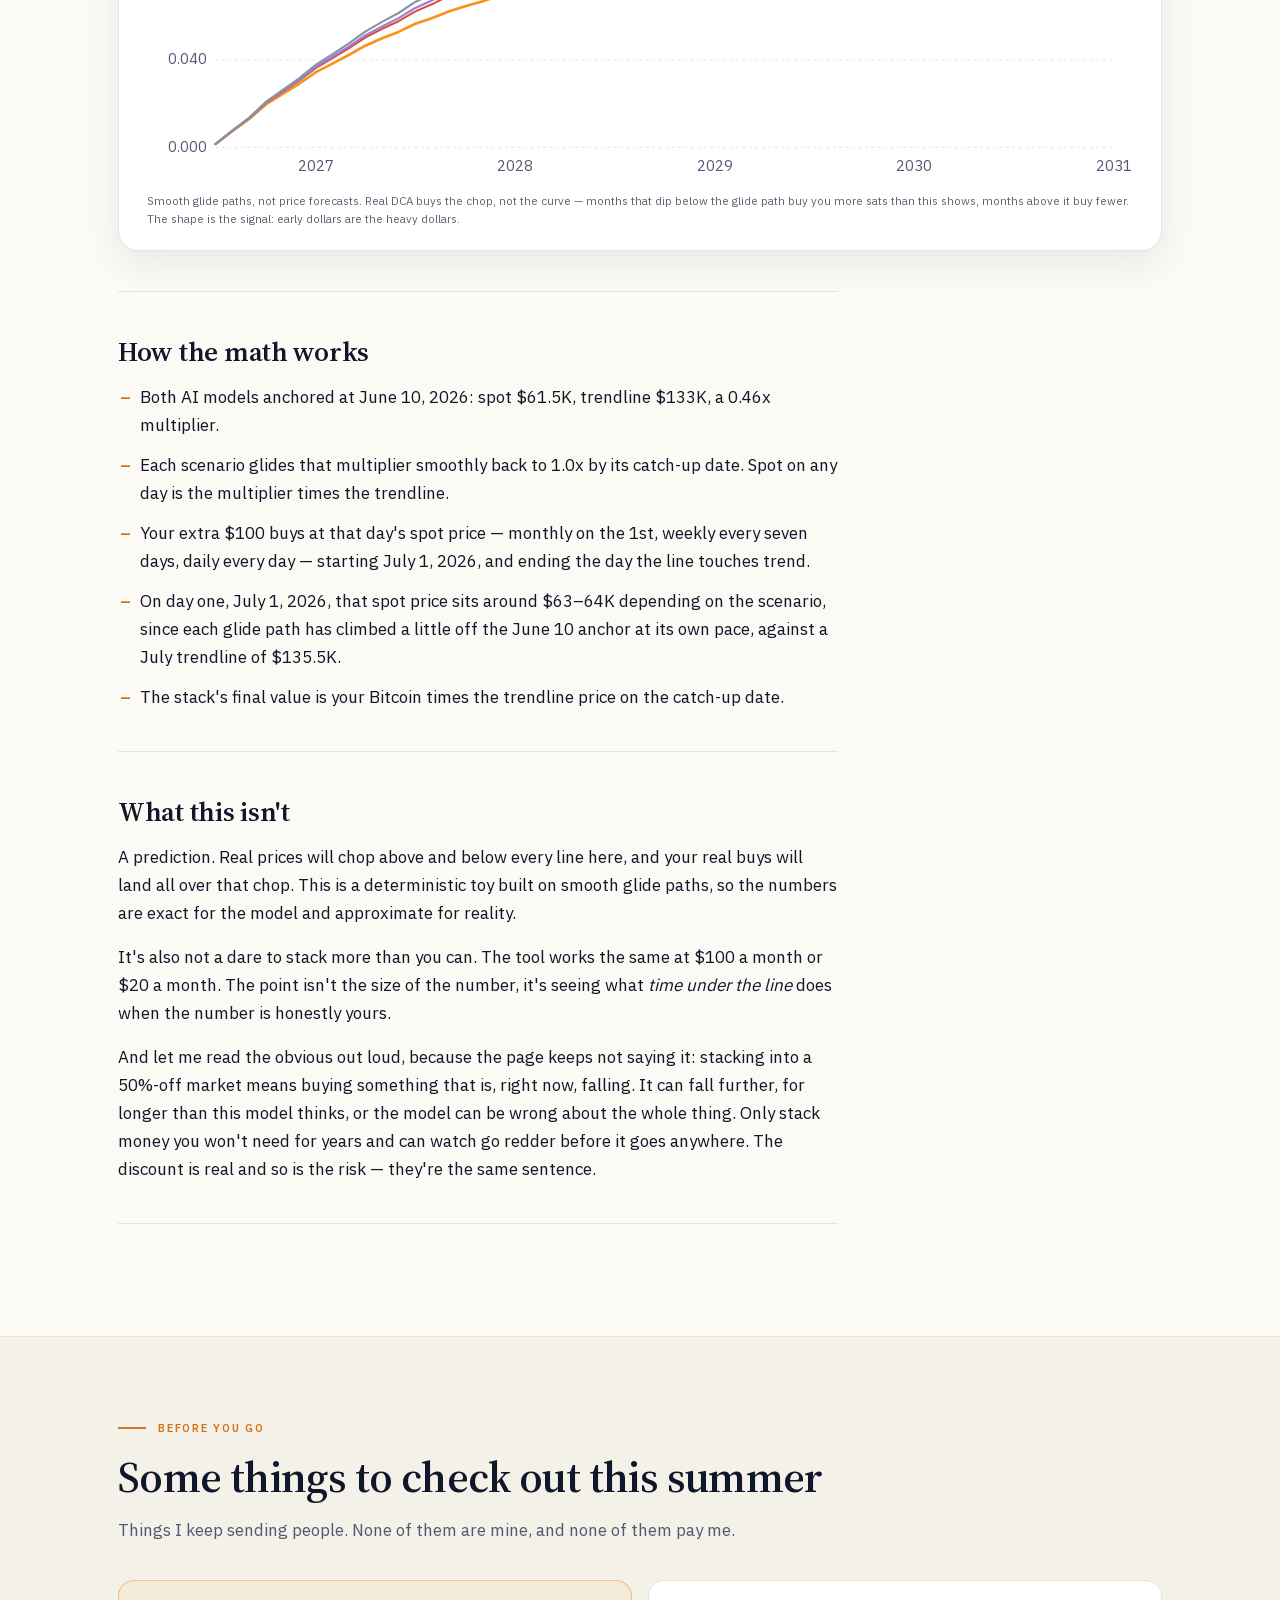
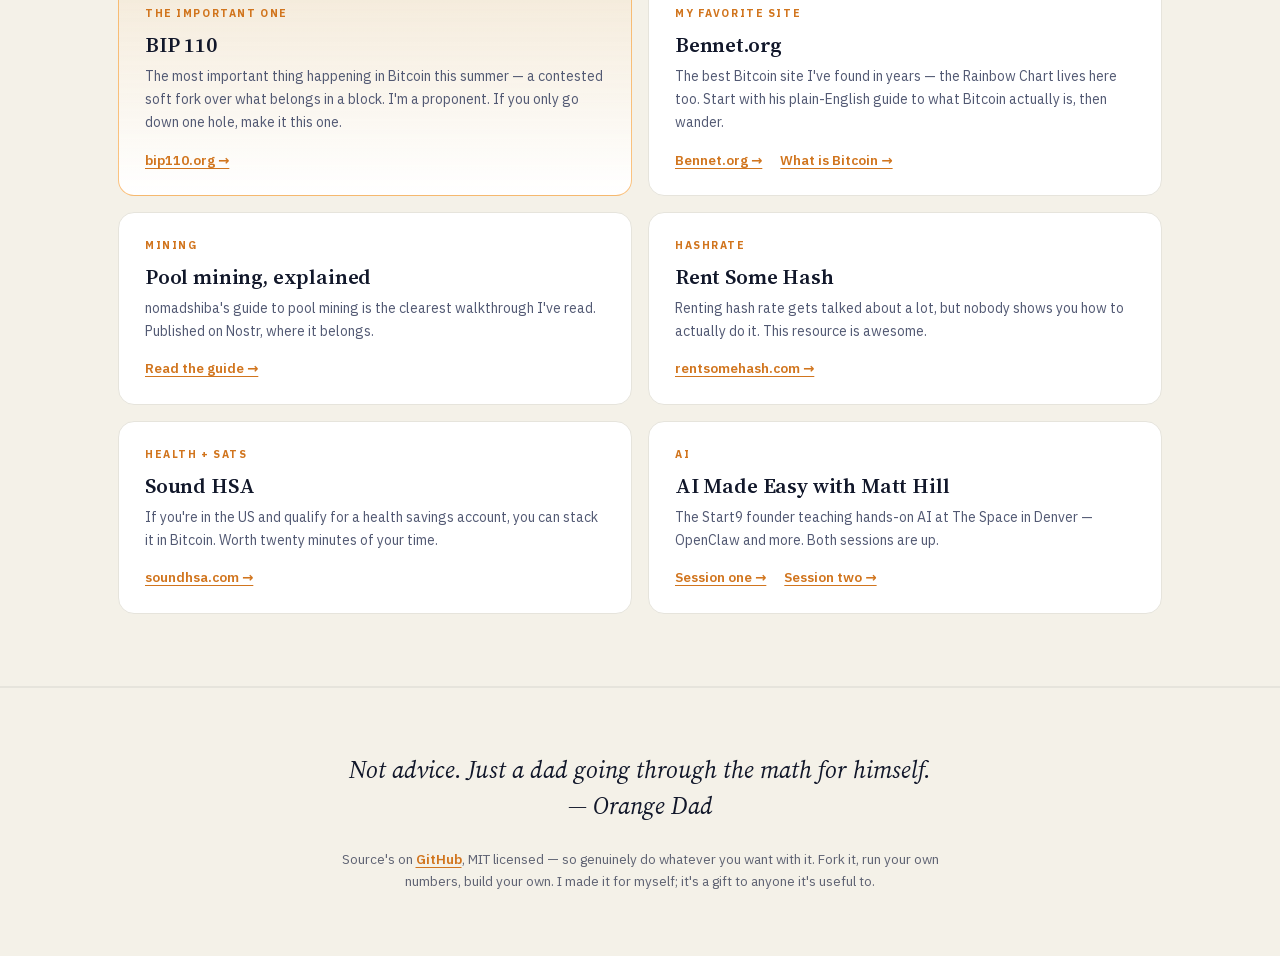
==== commit 6b95d919: "Add GitHub source link + MIT license (gift framing); capitalize Bennet.org - Footer + README: 'MIT l" ====
--- a/index.html
+++ b/index.html
@@ -238,6 +238,8 @@
   .footer-line { background: var(--bg-2); border-top: 1px solid var(--border); padding: 64px 28px; transition: background 0.25s ease; }
   .footer-line__inner { max-width: 760px; margin: 0 auto; text-align: center; }
   .footer-line p { font-family: "Source Serif 4", Georgia, serif; font-size: 24px; font-style: italic; line-height: 1.5; color: var(--text); font-weight: 400; }
+  .footer-line .footer-src { font-family: "IBM Plex Sans", sans-serif; font-size: 13.5px; font-style: normal; font-weight: 400; color: var(--faint); line-height: 1.65; margin: 24px auto 0; max-width: 600px; }
+  .footer-line .footer-src a { color: var(--accent-text); font-weight: 600; }
 
   /* === REVEAL ANIMATION ===
      Hidden state only applies once JS adds html.anim — without JS
@@ -385,8 +387,8 @@
           <span class="rainbow-cap"><b>blockchaincenter.net</b> · the version most people have seen <span class="rainbow-go">open →</span></span>
         </a>
         <a class="rainbow-slide" href="https://bennet.org/resources/bitcoin-rainbow-chart/" target="_blank" rel="noopener">
-          <img src="assets/rainbow-bennet.png" alt="The Bitcoin Rainbow Chart on bennet.org" loading="lazy" width="1400" height="667" onerror="this.style.display='none'">
-          <span class="rainbow-cap"><b>bennet.org</b> · my favorite Bitcoin site, far and away <span class="rainbow-go">open →</span></span>
+          <img src="assets/rainbow-bennet.png" alt="The Bitcoin Rainbow Chart on Bennet.org" loading="lazy" width="1400" height="667" onerror="this.style.display='none'">
+          <span class="rainbow-cap"><b>Bennet.org</b> · my favorite Bitcoin site, far and away <span class="rainbow-go">open →</span></span>
         </a>
         <a class="rainbow-slide" href="https://charts.bitbo.io/rainbow/" target="_blank" rel="noopener">
           <img src="assets/rainbow-bitbo.png" alt="The Bitcoin Rainbow Chart on charts.bitbo.io" loading="lazy" width="1400" height="667" onerror="this.style.display='none'">
@@ -561,9 +563,9 @@
       </div>
       <div class="hole">
         <div class="hole__tag">My favorite site</div>
-        <h3>bennet.org</h3>
+        <h3>Bennet.org</h3>
         <p>The best Bitcoin site I've found in years — the Rainbow Chart lives here too. Start with his plain-English guide to what Bitcoin actually is, then wander.</p>
-        <div class="hole__links"><a href="https://bennet.org/" target="_blank" rel="noopener">bennet.org →</a><a href="https://bennet.org/learn/what-is-bitcoin/" target="_blank" rel="noopener">What is Bitcoin →</a></div>
+        <div class="hole__links"><a href="https://bennet.org/" target="_blank" rel="noopener">Bennet.org →</a><a href="https://bennet.org/learn/what-is-bitcoin/" target="_blank" rel="noopener">What is Bitcoin →</a></div>
       </div>
       <div class="hole">
         <div class="hole__tag">Mining</div>
@@ -599,6 +601,7 @@
 <footer class="footer-line">
   <div class="footer-line__inner reveal">
     <p>Not advice. Just a dad going through the math for himself.<br>— Orange Dad</p>
+    <p class="footer-src">Source's on <a href="https://github.com/orangedaddocs/postcard-from-a-low" target="_blank" rel="noopener">GitHub</a>, MIT licensed — so genuinely do whatever you want with it. Fork it, run your own numbers, build your own. I made it for myself; it's a gift to anyone it's useful to.</p>
   </div>
 </footer>
 
